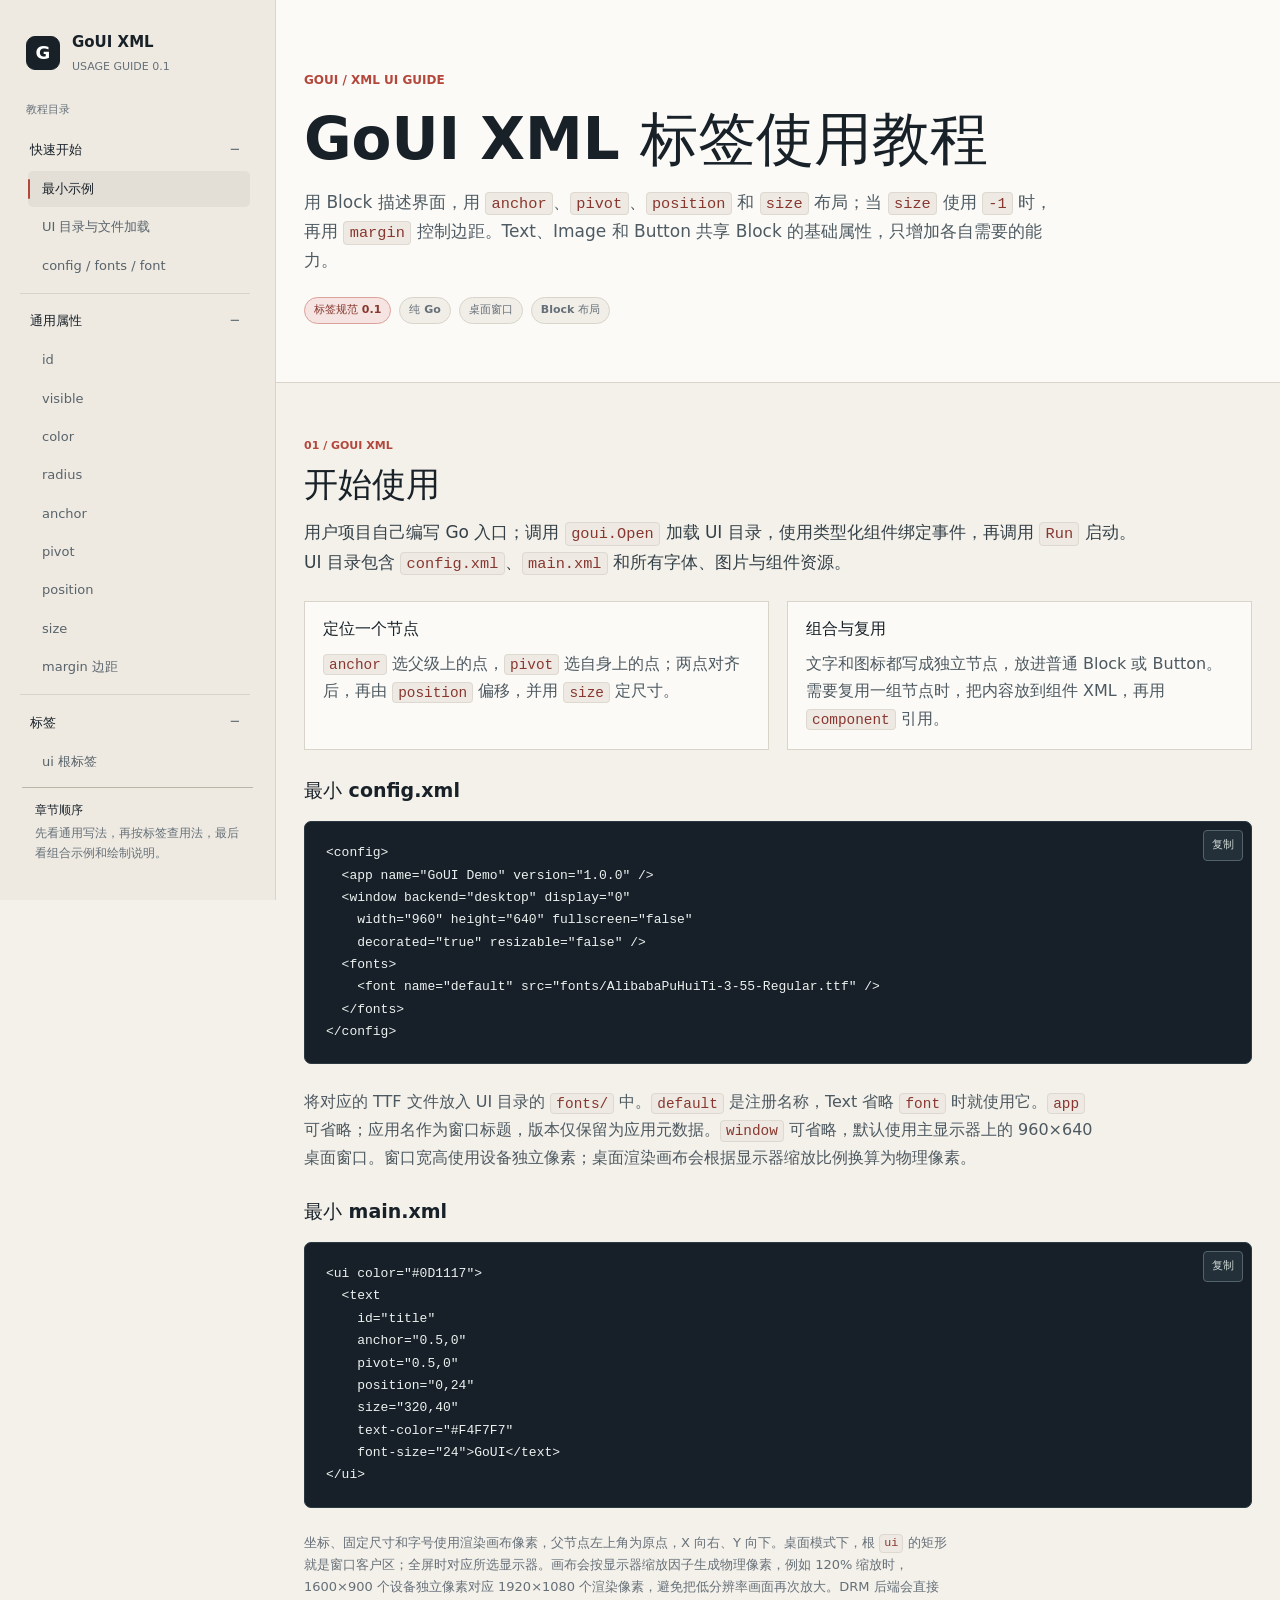
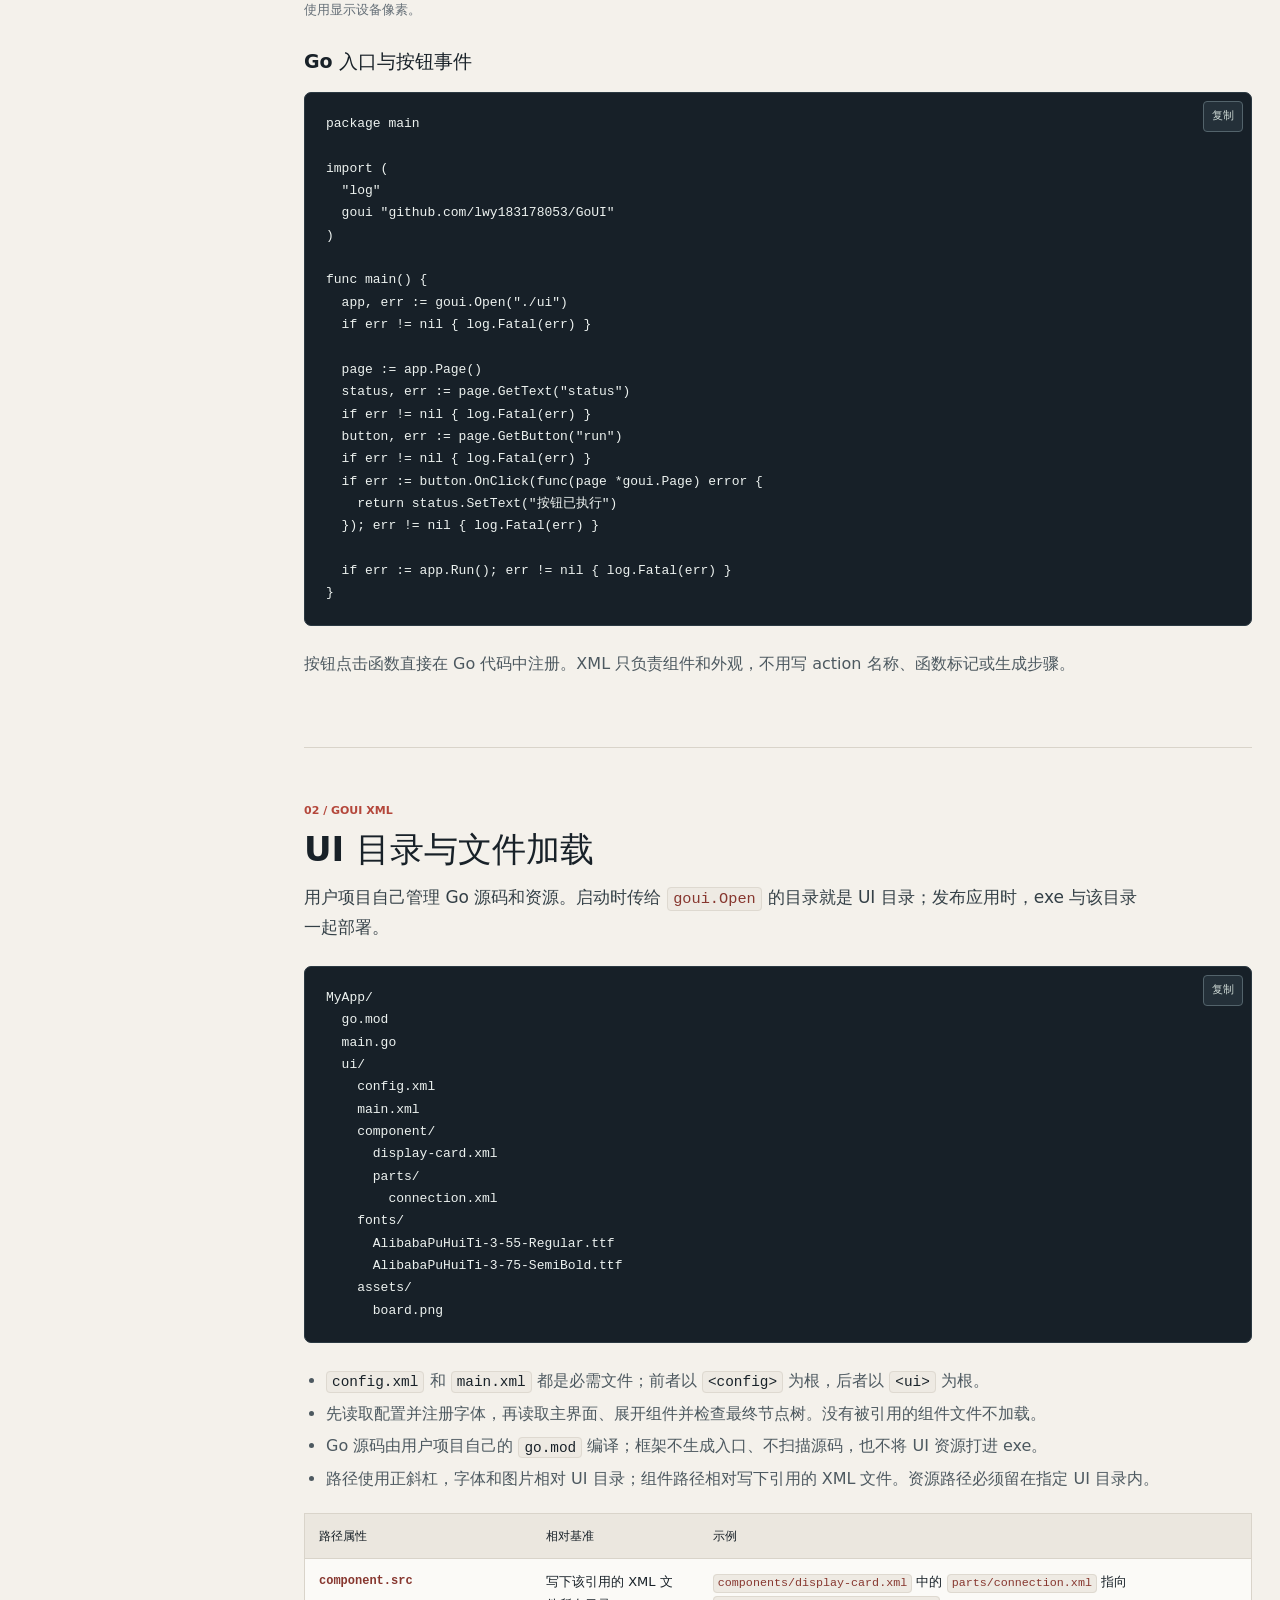
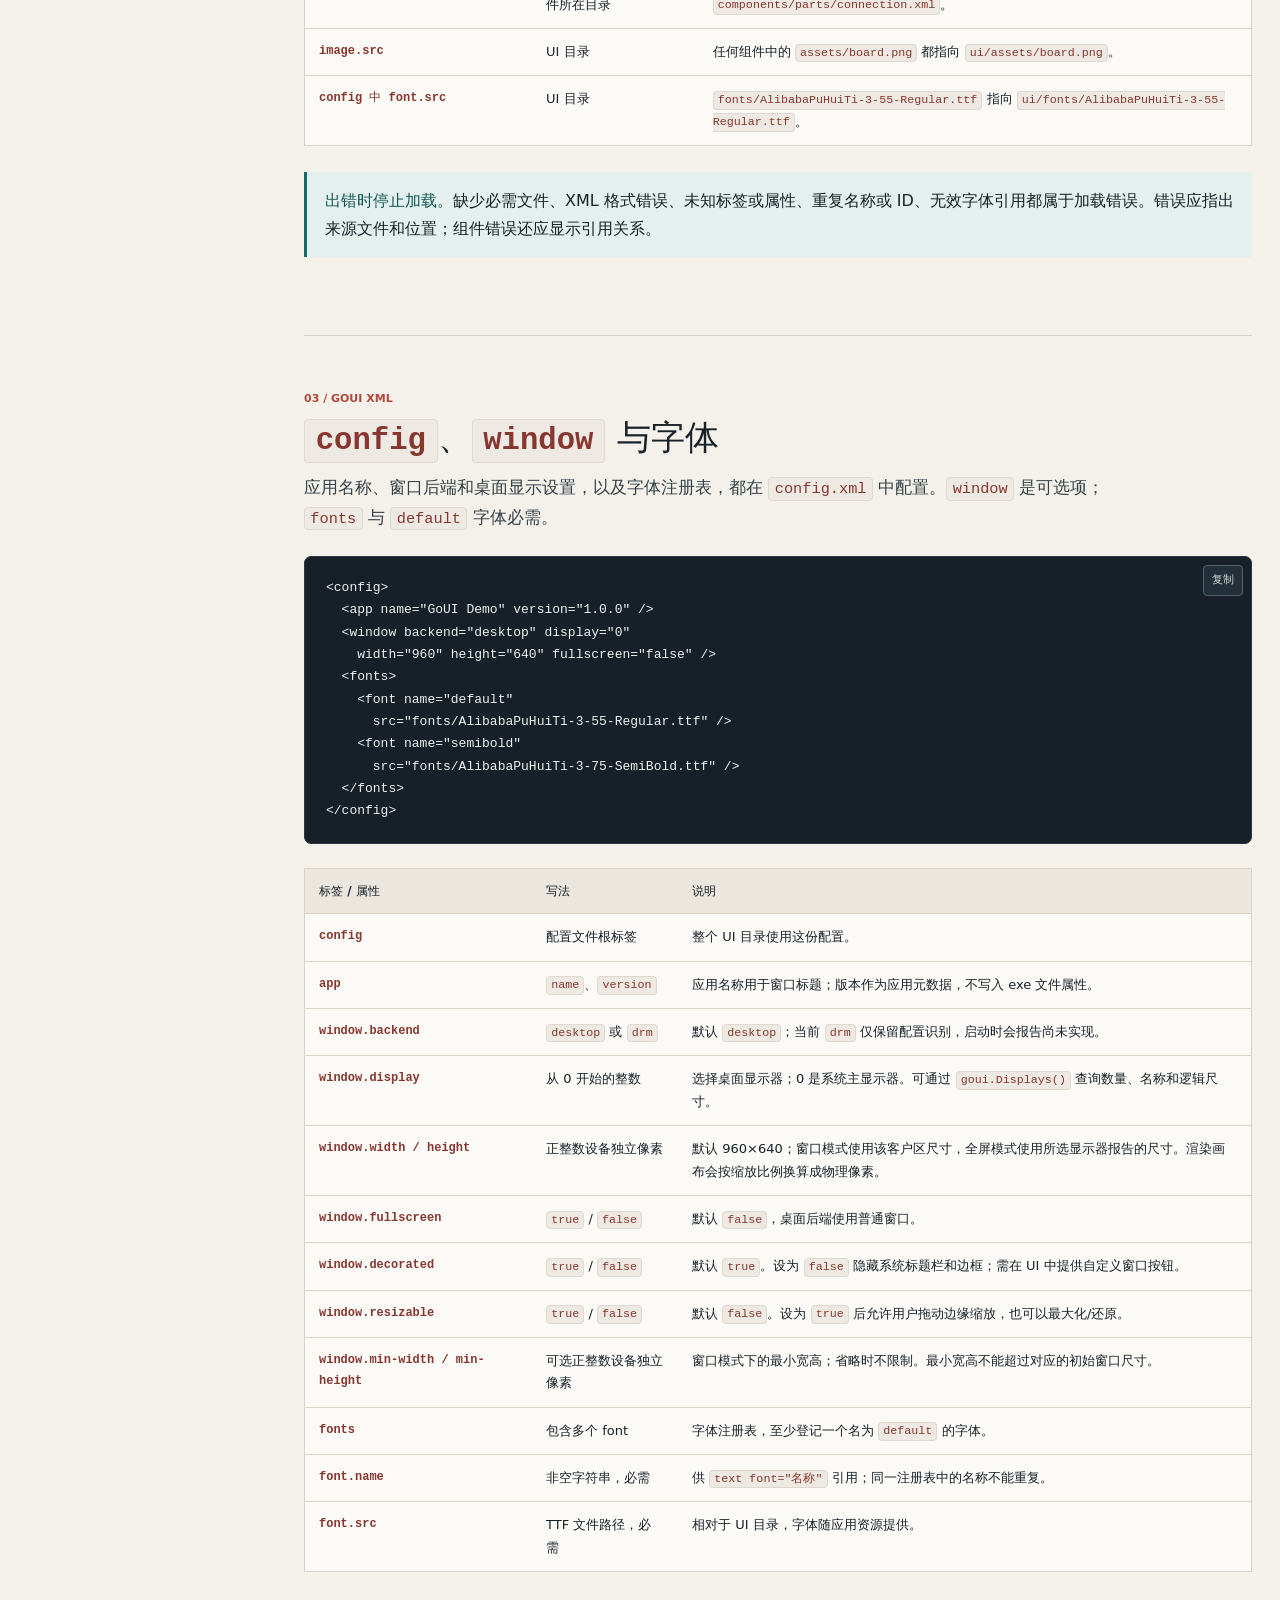
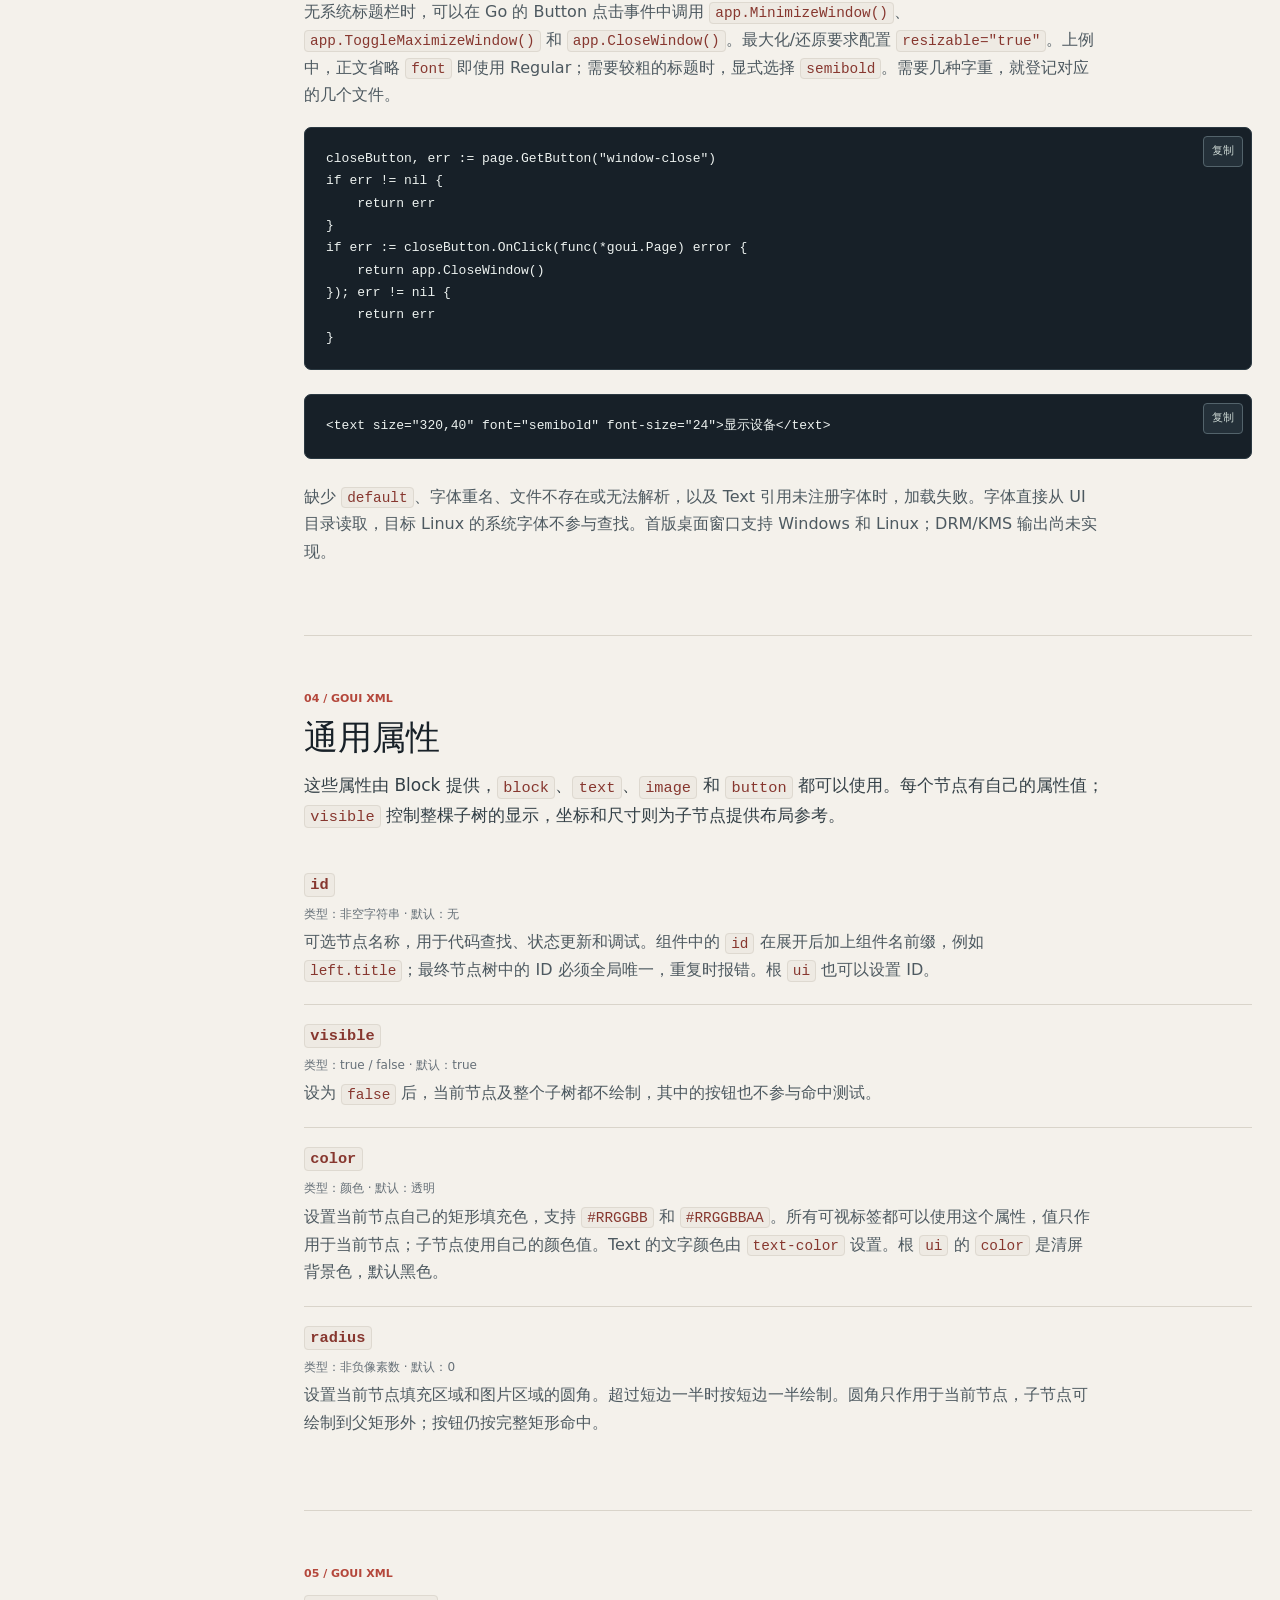
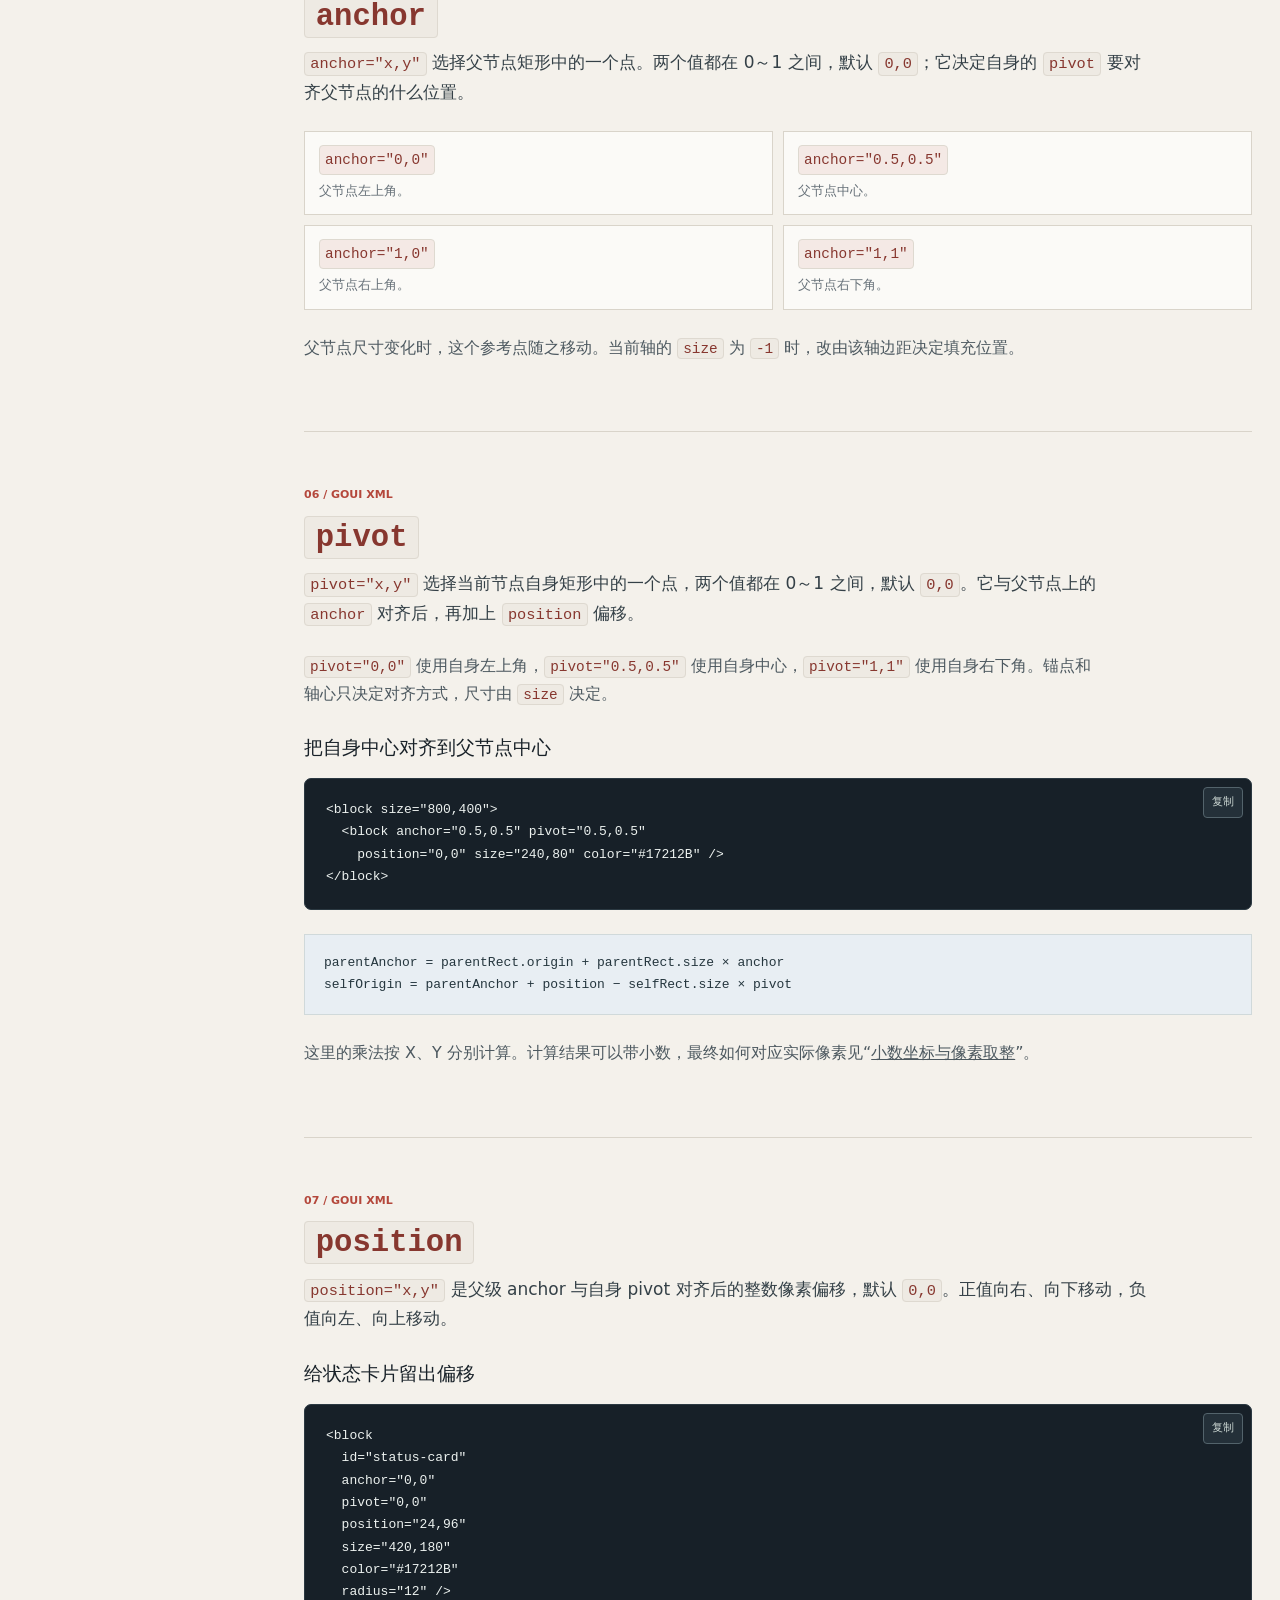
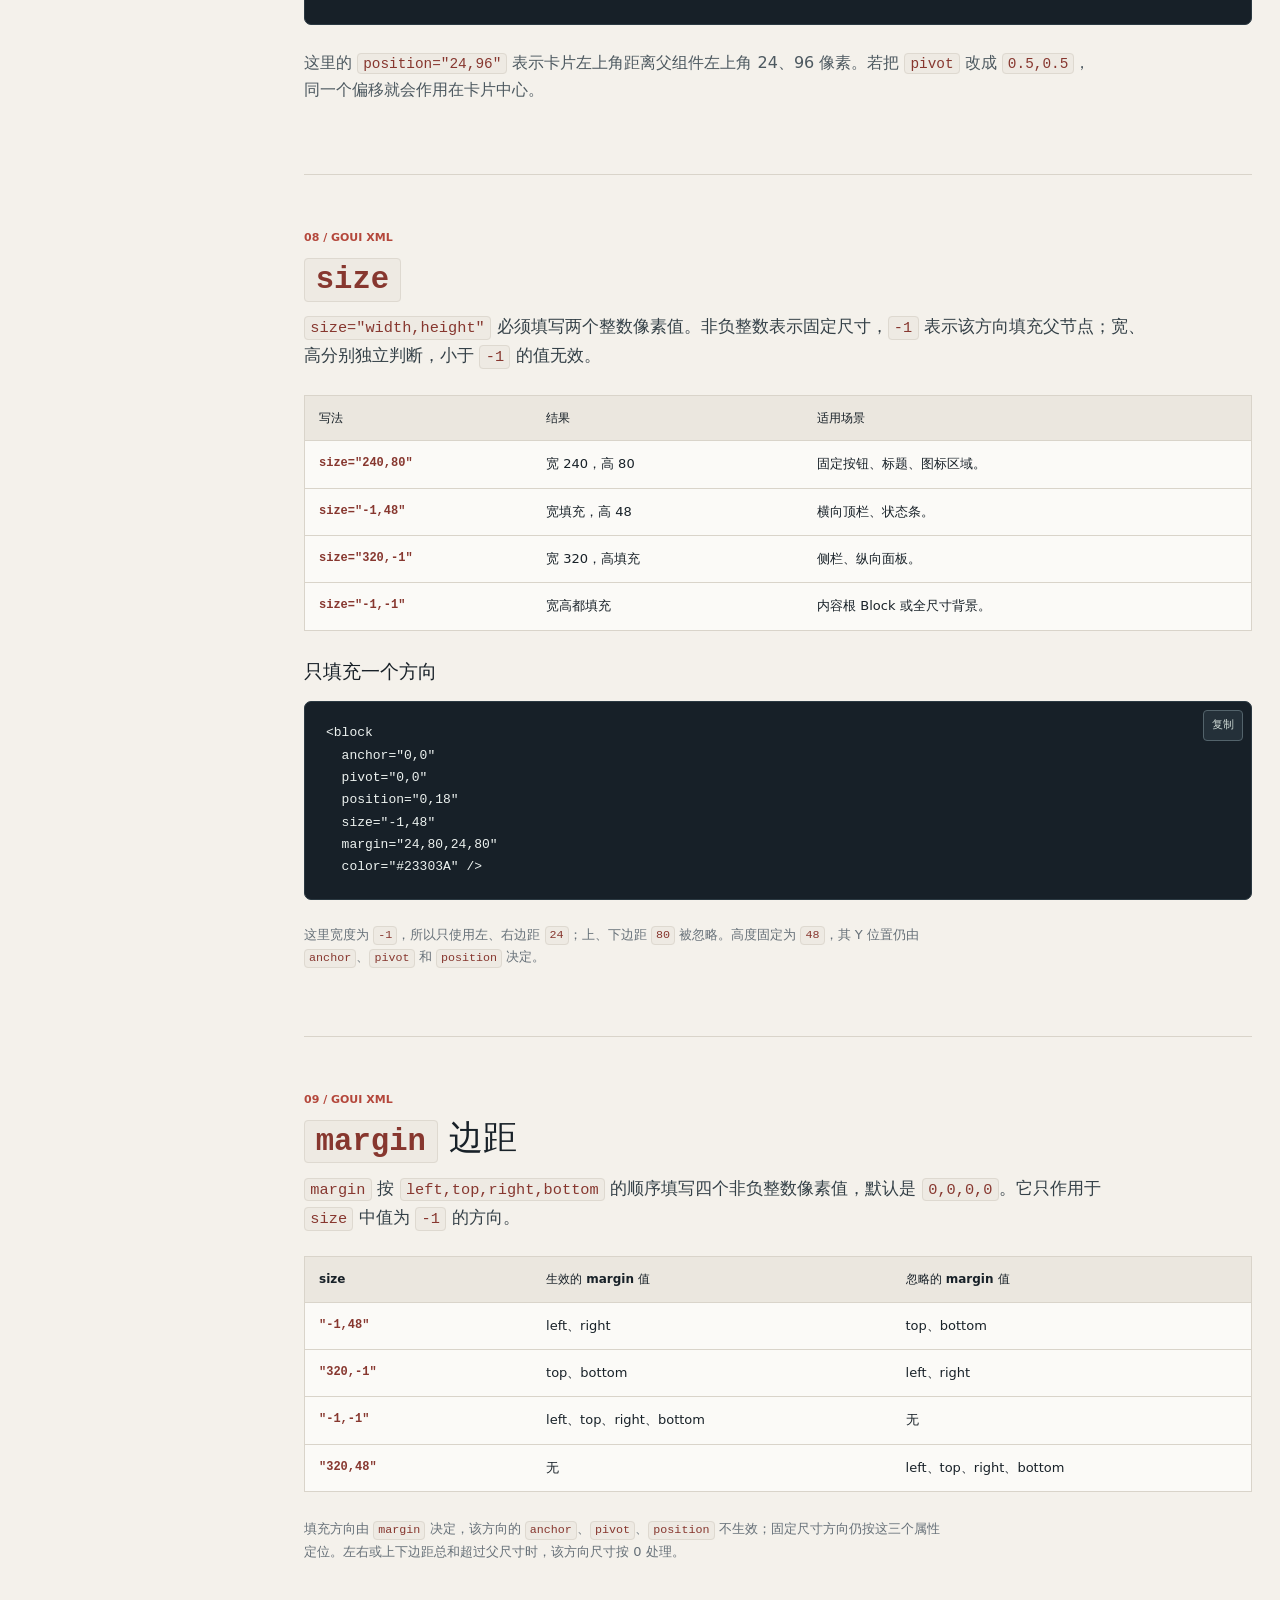
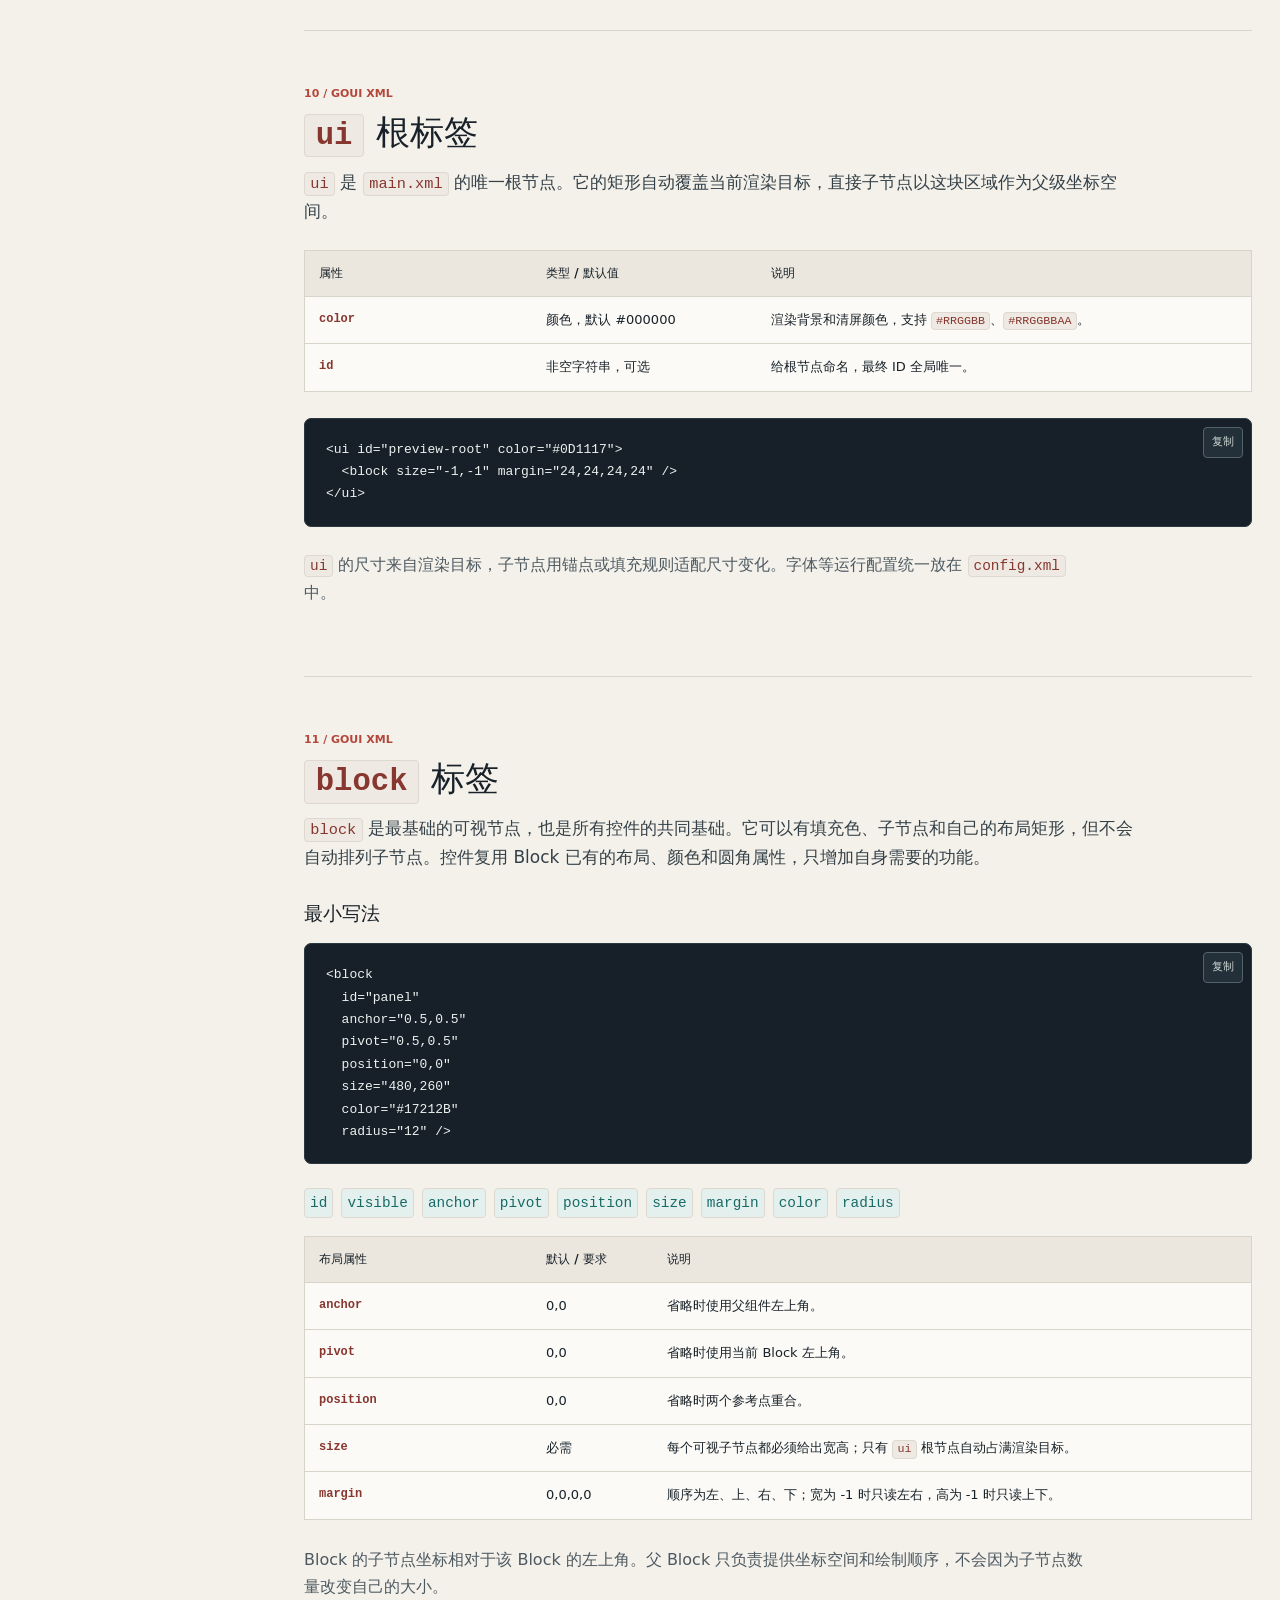
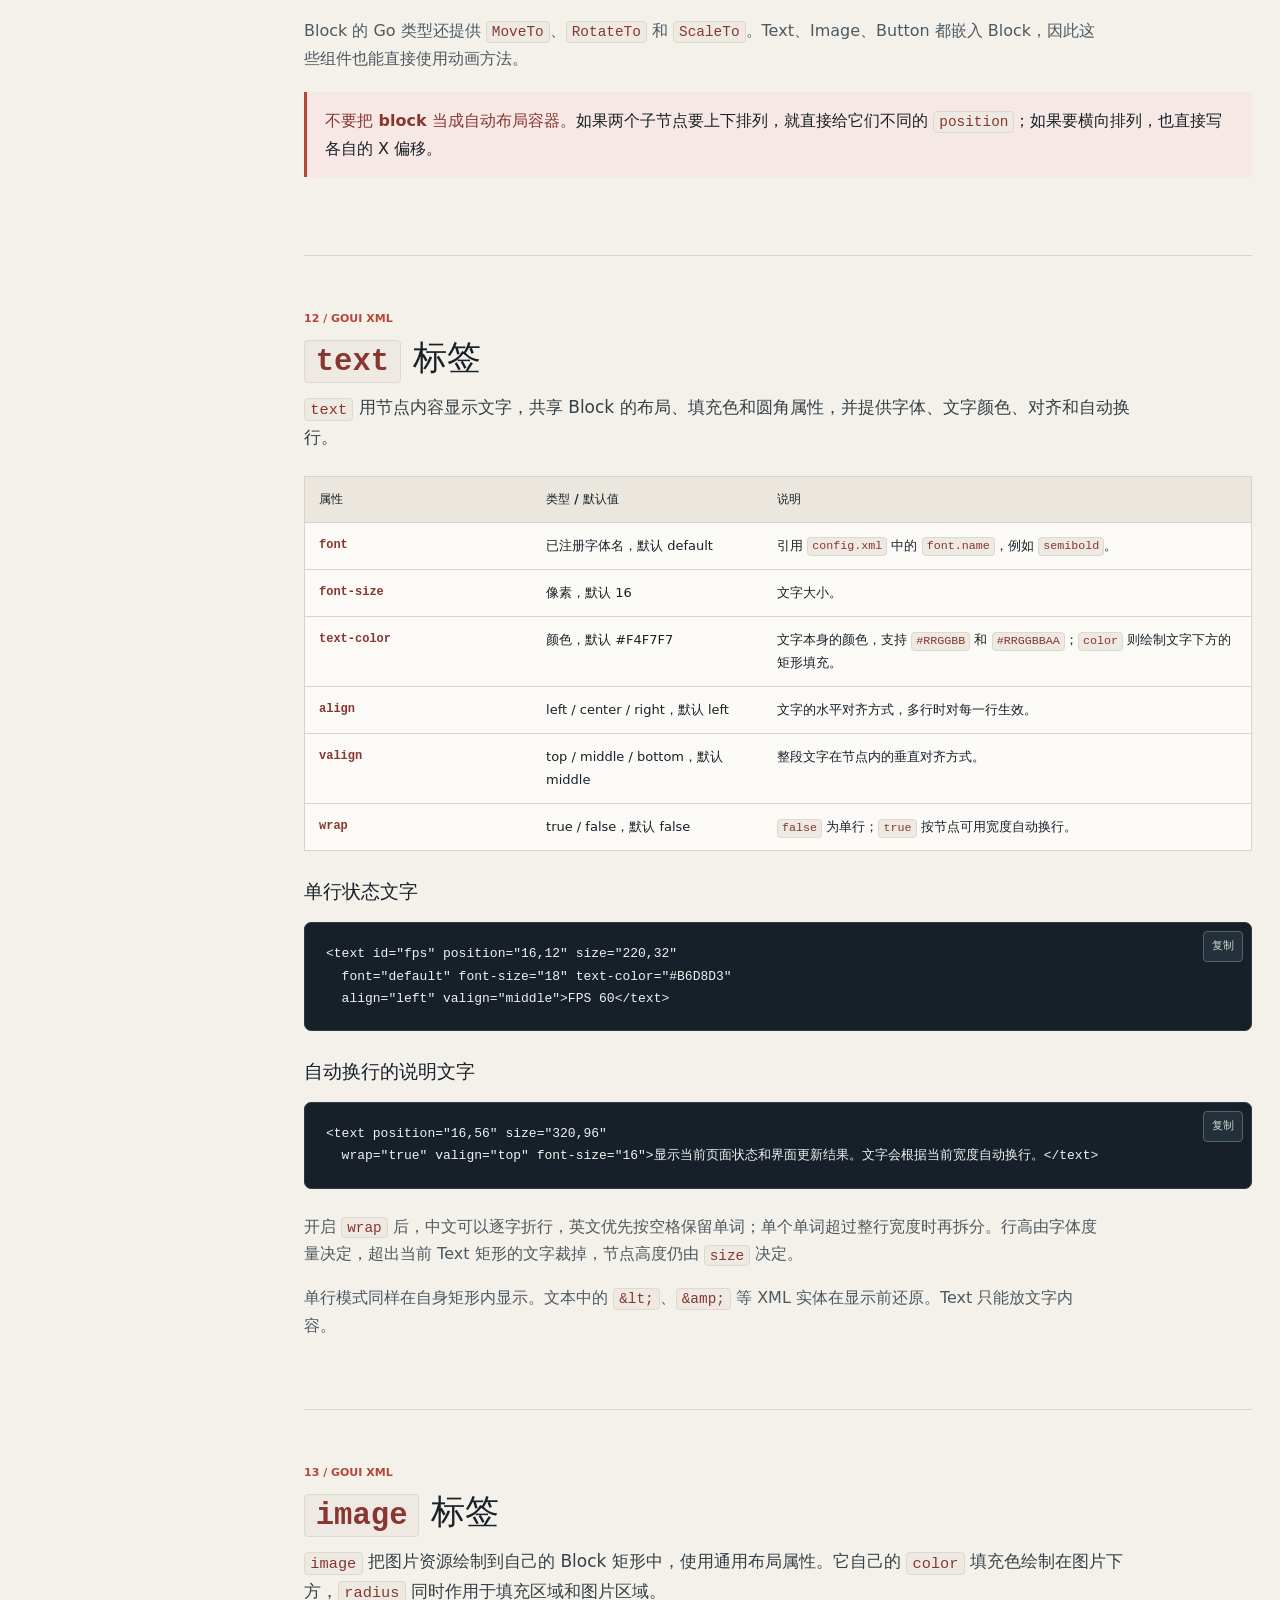
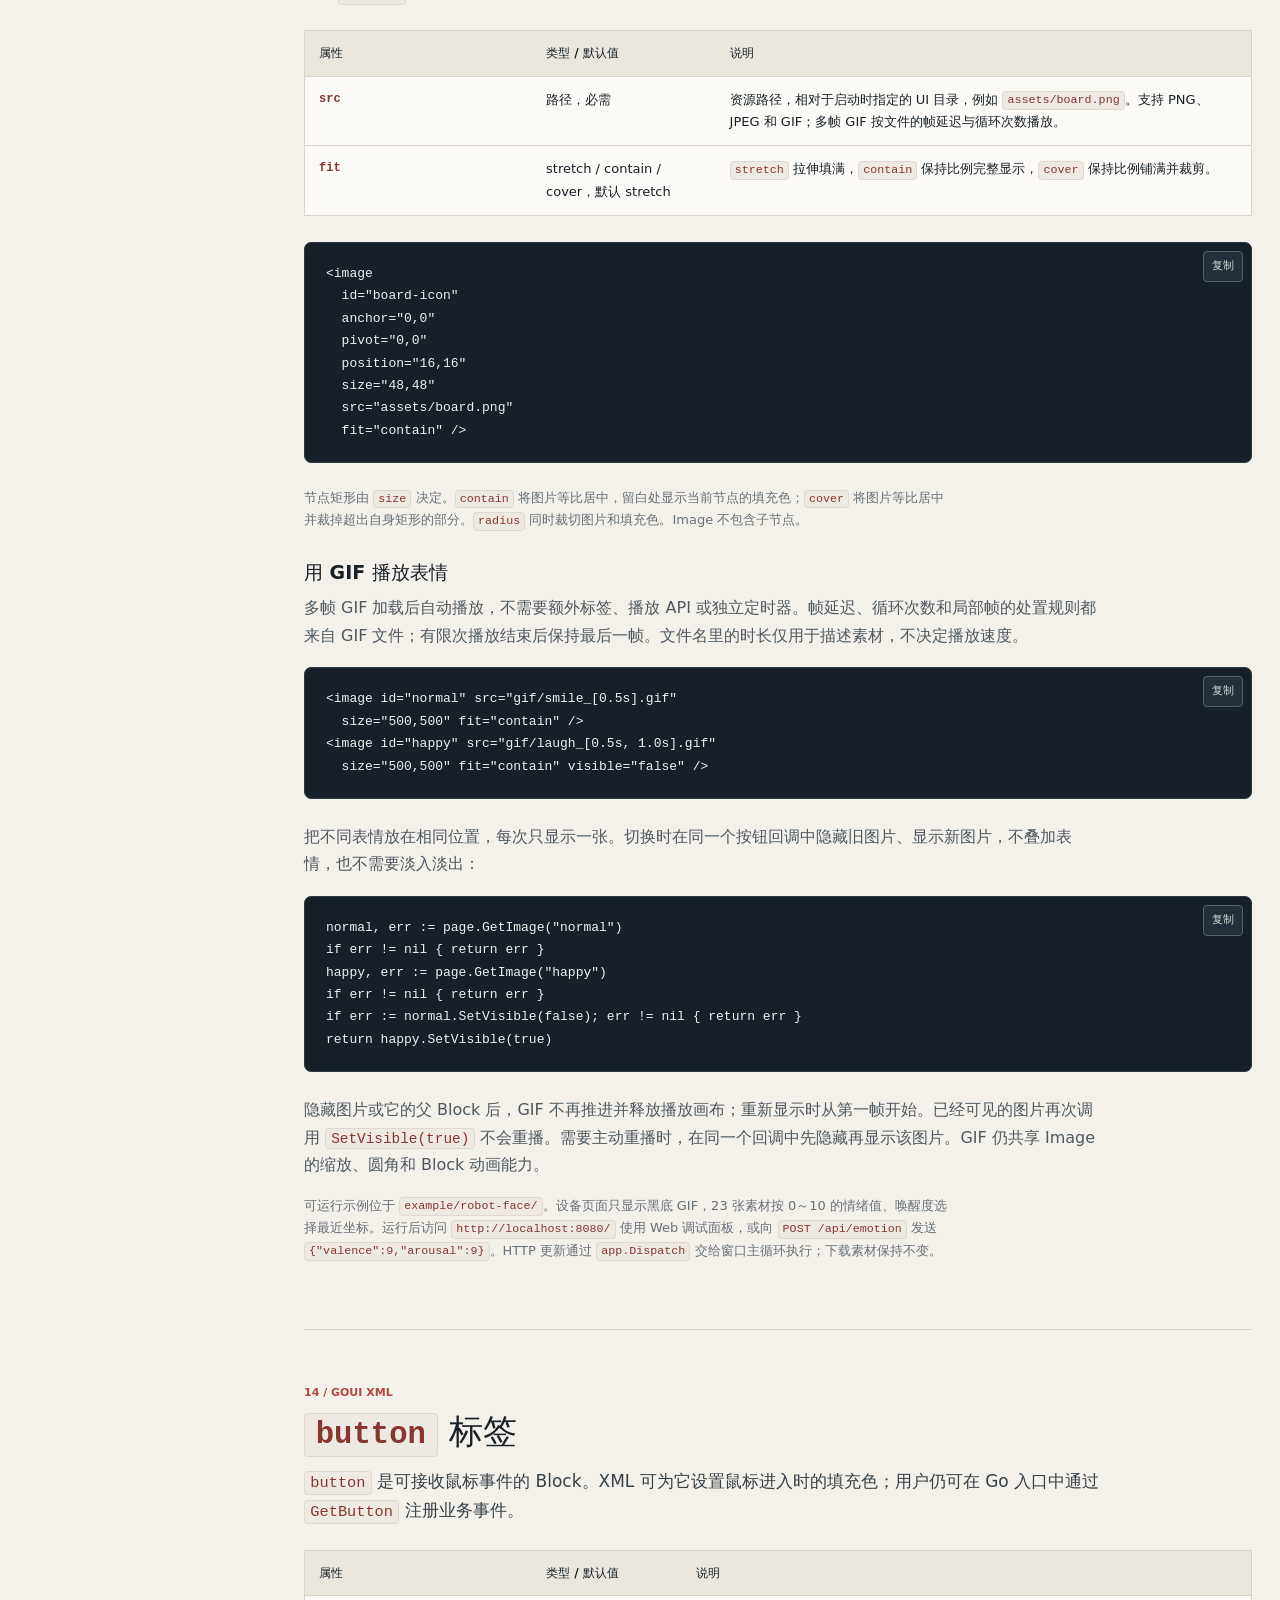
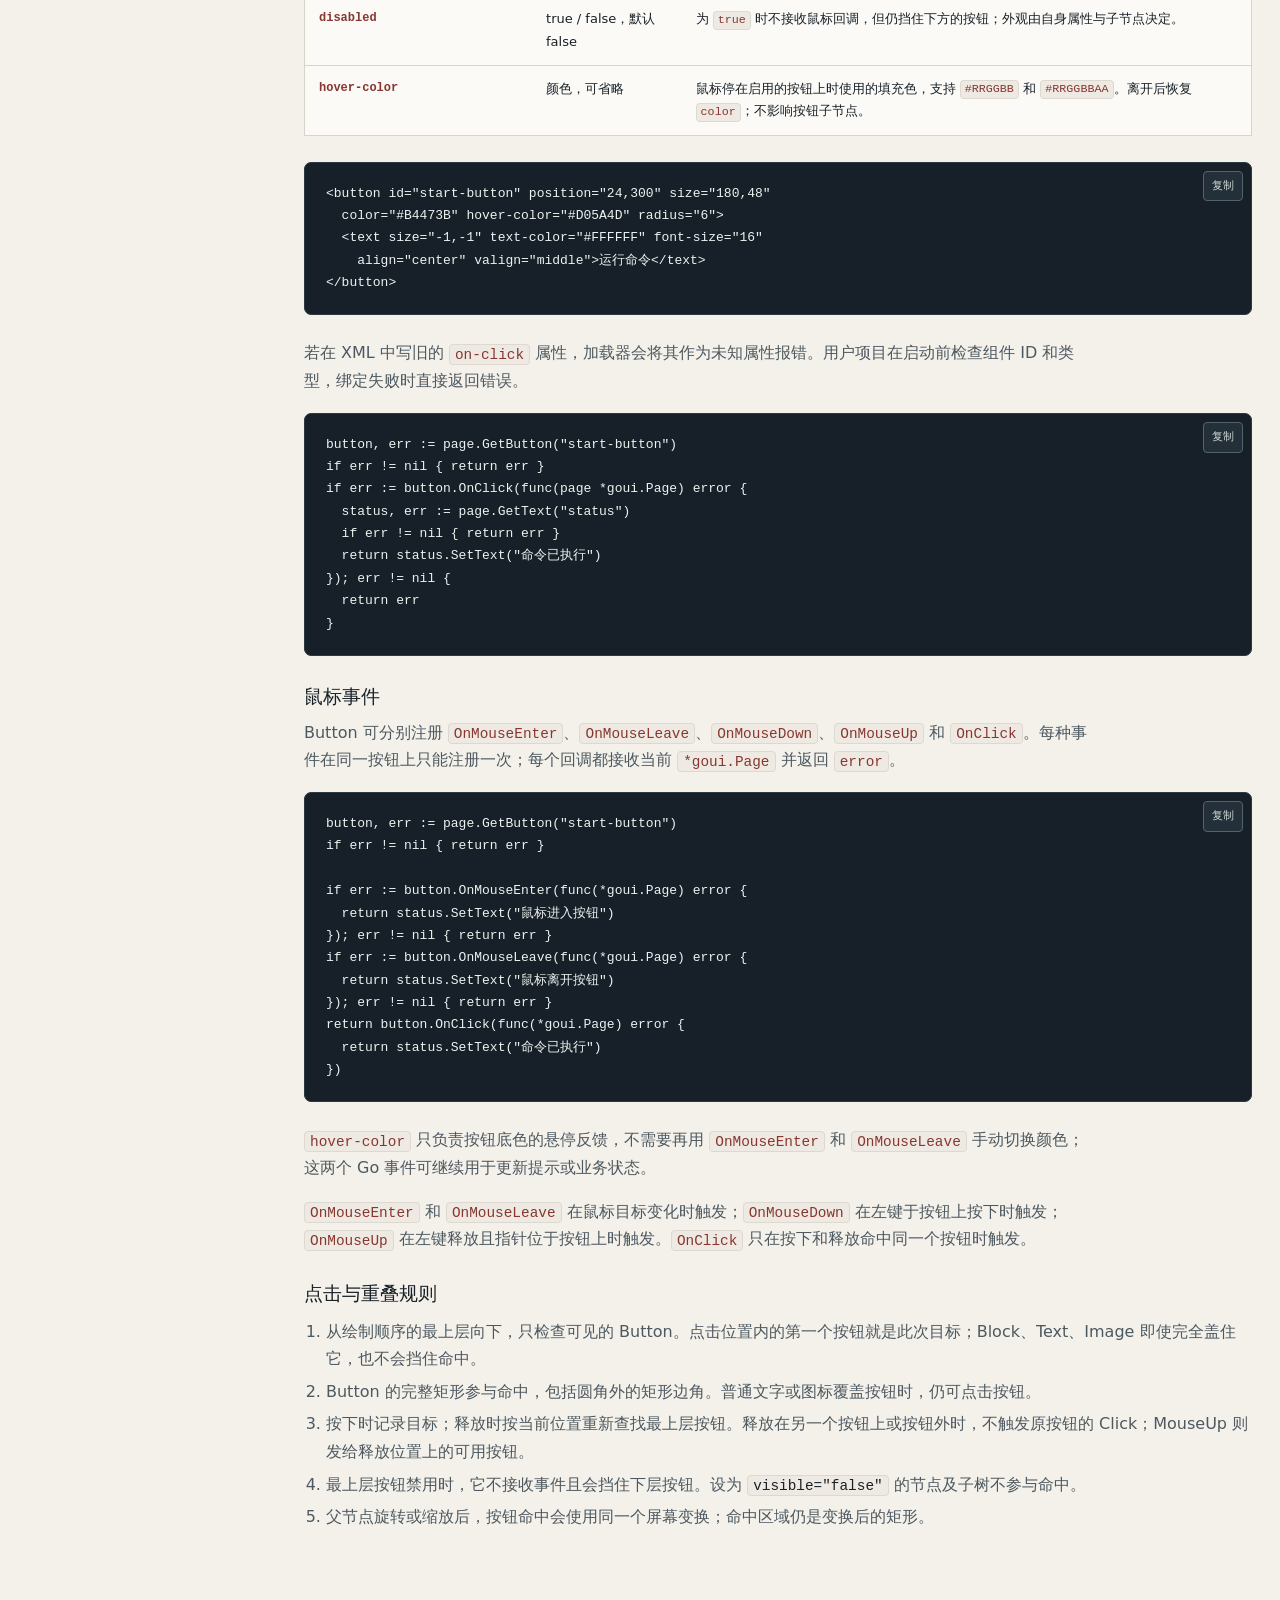
==== doc/index.html @ c80a8020 "增加机器人情绪向量接口和 Web 调试面板" ====
<!doctype html>
<html lang="zh-CN">
<head>
  <meta charset="utf-8">
  <meta name="viewport" content="width=device-width, initial-scale=1">
  <meta name="description" content="GoUI XML 使用教程：UI 目录、字体配置、Block 布局、按钮事件、Block 动画与 GIF 表情。">
  <title>GoUI XML 标签使用教程</title>
  <link rel="stylesheet" href="styles.css">
</head>
<body>
  <div class="mobile-bar">
    <strong>GoUI XML 教程</strong>
    <button class="menu-btn" id="menuButton" type="button" aria-controls="sidebar" aria-expanded="false">目录</button>
  </div>

  <aside class="sidebar" id="sidebar" aria-label="文档目录">
    <a class="brand" href="#start">
      <span class="brand-mark">G</span>
      <span><strong>GoUI XML</strong><small>Usage Guide 0.1</small></span>
    </a>
    <p class="side-label">教程目录</p>
    <nav class="side-nav">
      <details class="nav-group" open>
        <summary>快速开始</summary>
        <div class="nav-group-links">
          <a href="#intro">最小示例</a>
          <a href="#project-files">UI 目录与文件加载</a>
          <a href="#font-config">config / fonts / font</a>
        </div>
      </details>
      <details class="nav-group">
        <summary>通用属性</summary>
        <div class="nav-group-links">
          <a href="#attr-id">id</a>
          <a href="#attr-visible">visible</a>
          <a href="#attr-color">color</a>
          <a href="#attr-radius">radius</a>
          <a href="#anchor">anchor</a>
          <a href="#pivot">pivot</a>
          <a href="#position">position</a>
          <a href="#size">size</a>
          <a href="#margin">margin 边距</a>
        </div>
      </details>
      <details class="nav-group">
        <summary>标签</summary>
        <div class="nav-group-links">
          <a href="#ui">ui 根标签</a>
          <a href="#block">block 标签</a>
          <a href="#text">text 标签</a>
          <a href="#image">image 标签</a>
          <a href="#button">button 标签</a>
          <a href="#component">component 标签</a>
        </div>
      </details>
      <details class="nav-group">
        <summary>其它</summary>
        <div class="nav-group-links">
          <a href="#tree">子节点与层级</a>
          <a href="#animation">Block 动画方法</a>
          <a href="#pixels">小数坐标与像素取整</a>
          <a href="#dirty">Block 与脏区重绘</a>
          <a href="#font-files">字体文件怎么选</a>
          <a href="#complete">完整页面示例</a>
          <a href="#reference">标签速查</a>
        </div>
      </details>
    </nav>
    <div class="side-note"><strong>章节顺序</strong>先看通用写法，再按标签查用法，最后看组合示例和绘制说明。</div>
  </aside>

  <main class="main">
    <header class="hero" id="start">
      <div class="hero-inner">
        <div class="eyebrow">GoUI / XML UI Guide</div>
        <h1><span class="hero-title-line">GoUI XML</span> <span class="hero-title-line">标签使用教程</span></h1>
        <p class="hero-lede">用 Block 描述界面，用 <code>anchor</code>、<code>pivot</code>、<code>position</code> 和 <code>size</code> 布局；当 <code>size</code> 使用 <code>-1</code> 时，再用 <code>margin</code> 控制边距。Text、Image 和 Button 共享 Block 的基础属性，只增加各自需要的能力。</p>
        <div class="hero-meta"><span class="tag primary">标签规范 0.1</span><span class="tag">纯 Go</span><span class="tag">桌面窗口</span><span class="tag">Block 布局</span></div>
      </div>
    </header>

    <div class="content">
      <section class="doc-section" id="intro">
        <div class="section-kicker">01 / GoUI XML</div>
        <h2>开始使用</h2>
        <p class="lead">用户项目自己编写 Go 入口；调用 <code>goui.Open</code> 加载 UI 目录，使用类型化组件绑定事件，再调用 <code>Run</code> 启动。UI 目录包含 <code>config.xml</code>、<code>main.xml</code> 和所有字体、图片与组件资源。</p>
        <div class="two-col">
          <div class="mini-panel">
            <h3>定位一个节点</h3>
            <p><code>anchor</code> 选父级上的点，<code>pivot</code> 选自身上的点；两点对齐后，再由 <code>position</code> 偏移，并用 <code>size</code> 定尺寸。</p>
          </div>
          <div class="mini-panel">
            <h3>组合与复用</h3>
            <p>文字和图标都写成独立节点，放进普通 Block 或 Button。需要复用一组节点时，把内容放到组件 XML，再用 <code>component</code> 引用。</p>
          </div>
        </div>
        <h3>最小 config.xml</h3>
        <pre><code class="language-xml" data-example="quick-config">&lt;config&gt;
  &lt;app name="GoUI Demo" version="1.0.0" /&gt;
  &lt;window backend="desktop" display="0"
    width="960" height="640" fullscreen="false"
    decorated="true" resizable="false" /&gt;
  &lt;fonts&gt;
    &lt;font name="default" src="fonts/AlibabaPuHuiTi-3-55-Regular.ttf" /&gt;
  &lt;/fonts&gt;
&lt;/config&gt;</code></pre>
        <p>将对应的 TTF 文件放入 UI 目录的 <code>fonts/</code> 中。<code>default</code> 是注册名称，Text 省略 <code>font</code> 时就使用它。<code>app</code> 可省略；应用名作为窗口标题，版本仅保留为应用元数据。<code>window</code> 可省略，默认使用主显示器上的 960×640 桌面窗口。窗口宽高使用设备独立像素；桌面渲染画布会根据显示器缩放比例换算为物理像素。</p>
        <h3>最小 main.xml</h3>
        <pre><code class="language-xml" data-example="quick-main">&lt;ui color="#0D1117"&gt;
  &lt;text
    id="title"
    anchor="0.5,0"
    pivot="0.5,0"
    position="0,24"
    size="320,40"
    text-color="#F4F7F7"
    font-size="24"&gt;GoUI&lt;/text&gt;
&lt;/ui&gt;</code></pre>
        <p class="small">坐标、固定尺寸和字号使用渲染画布像素，父节点左上角为原点，X 向右、Y 向下。桌面模式下，根 <code>ui</code> 的矩形就是窗口客户区；全屏时对应所选显示器。画布会按显示器缩放因子生成物理像素，例如 120% 缩放时，1600×900 个设备独立像素对应 1920×1080 个渲染像素，避免把低分辨率画面再次放大。DRM 后端会直接使用显示设备像素。</p>
        <h3>Go 入口与按钮事件</h3>
        <pre><code class="language-go">package main

import (
  "log"
  goui "github.com/lwy183178053/GoUI"
)

func main() {
  app, err := goui.Open("./ui")
  if err != nil { log.Fatal(err) }

  page := app.Page()
  status, err := page.GetText("status")
  if err != nil { log.Fatal(err) }
  button, err := page.GetButton("run")
  if err != nil { log.Fatal(err) }
  if err := button.OnClick(func(page *goui.Page) error {
    return status.SetText("按钮已执行")
  }); err != nil { log.Fatal(err) }

  if err := app.Run(); err != nil { log.Fatal(err) }
}</code></pre>
        <p>按钮点击函数直接在 Go 代码中注册。XML 只负责组件和外观，不用写 action 名称、函数标记或生成步骤。</p>
      </section>

      <section class="doc-section" id="project-files">
        <div class="section-kicker">02 / GoUI XML</div>
        <h2>UI 目录与文件加载</h2>
        <p class="lead">用户项目自己管理 Go 源码和资源。启动时传给 <code>goui.Open</code> 的目录就是 UI 目录；发布应用时，exe 与该目录一起部署。</p>
        <pre><code class="language-text">MyApp/
  go.mod
  main.go
  ui/
    config.xml
    main.xml
    component/
      display-card.xml
      parts/
        connection.xml
    fonts/
      AlibabaPuHuiTi-3-55-Regular.ttf
      AlibabaPuHuiTi-3-75-SemiBold.ttf
    assets/
      board.png</code></pre>
        <ul class="rule-list">
          <li><code>config.xml</code> 和 <code>main.xml</code> 都是必需文件；前者以 <code>&lt;config&gt;</code> 为根，后者以 <code>&lt;ui&gt;</code> 为根。</li>
          <li>先读取配置并注册字体，再读取主界面、展开组件并检查最终节点树。没有被引用的组件文件不加载。</li>
          <li>Go 源码由用户项目自己的 <code>go.mod</code> 编译；框架不生成入口、不扫描源码，也不将 UI 资源打进 exe。</li>
          <li>路径使用正斜杠，字体和图片相对 UI 目录；组件路径相对写下引用的 XML 文件。资源路径必须留在指定 UI 目录内。</li>
        </ul>
        <div class="table-wrap">
          <table>
            <thead><tr><th>路径属性</th><th>相对基准</th><th>示例</th></tr></thead>
            <tbody>
              <tr><td>component.src</td><td>写下该引用的 XML 文件所在目录</td><td><code>components/display-card.xml</code> 中的 <code>parts/connection.xml</code> 指向 <code>components/parts/connection.xml</code>。</td></tr>
              <tr><td>image.src</td><td>UI 目录</td><td>任何组件中的 <code>assets/board.png</code> 都指向 <code>ui/assets/board.png</code>。</td></tr>
              <tr><td>config 中 font.src</td><td>UI 目录</td><td><code>fonts/AlibabaPuHuiTi-3-55-Regular.ttf</code> 指向 <code>ui/fonts/AlibabaPuHuiTi-3-55-Regular.ttf</code>。</td></tr>
            </tbody>
          </table>
        </div>
        <div class="callout"><strong>出错时停止加载。</strong>缺少必需文件、XML 格式错误、未知标签或属性、重复名称或 ID、无效字体引用都属于加载错误。错误应指出来源文件和位置；组件错误还应显示引用关系。</div>
      </section>

      <section class="doc-section" id="font-config">
        <div class="section-kicker">03 / GoUI XML</div>
        <h2><code>config</code>、<code>window</code> 与字体</h2>
        <p class="lead">应用名称、窗口后端和桌面显示设置，以及字体注册表，都在 <code>config.xml</code> 中配置。<code>window</code> 是可选项；<code>fonts</code> 与 <code>default</code> 字体必需。</p>
        <pre><code class="language-xml" data-example="font-config">&lt;config&gt;
  &lt;app name="GoUI Demo" version="1.0.0" /&gt;
  &lt;window backend="desktop" display="0"
    width="960" height="640" fullscreen="false" /&gt;
  &lt;fonts&gt;
    &lt;font name="default"
      src="fonts/AlibabaPuHuiTi-3-55-Regular.ttf" /&gt;
    &lt;font name="semibold"
      src="fonts/AlibabaPuHuiTi-3-75-SemiBold.ttf" /&gt;
  &lt;/fonts&gt;
&lt;/config&gt;</code></pre>
        <div class="table-wrap">
          <table>
            <thead><tr><th>标签 / 属性</th><th>写法</th><th>说明</th></tr></thead>
            <tbody>
              <tr><td>config</td><td>配置文件根标签</td><td>整个 UI 目录使用这份配置。</td></tr>
              <tr><td>app</td><td><code>name</code>、<code>version</code></td><td>应用名称用于窗口标题；版本作为应用元数据，不写入 exe 文件属性。</td></tr>
              <tr><td>window.backend</td><td><code>desktop</code> 或 <code>drm</code></td><td>默认 <code>desktop</code>；当前 <code>drm</code> 仅保留配置识别，启动时会报告尚未实现。</td></tr>
              <tr><td>window.display</td><td>从 0 开始的整数</td><td>选择桌面显示器；0 是系统主显示器。可通过 <code>goui.Displays()</code> 查询数量、名称和逻辑尺寸。</td></tr>
              <tr><td>window.width / height</td><td>正整数设备独立像素</td><td>默认 960×640；窗口模式使用该客户区尺寸，全屏模式使用所选显示器报告的尺寸。渲染画布会按缩放比例换算成物理像素。</td></tr>
              <tr><td>window.fullscreen</td><td><code>true</code> / <code>false</code></td><td>默认 <code>false</code>，桌面后端使用普通窗口。</td></tr>
              <tr><td>window.decorated</td><td><code>true</code> / <code>false</code></td><td>默认 <code>true</code>。设为 <code>false</code> 隐藏系统标题栏和边框；需在 UI 中提供自定义窗口按钮。</td></tr>
              <tr><td>window.resizable</td><td><code>true</code> / <code>false</code></td><td>默认 <code>false</code>。设为 <code>true</code> 后允许用户拖动边缘缩放，也可以最大化/还原。</td></tr>
              <tr><td>window.min-width / min-height</td><td>可选正整数设备独立像素</td><td>窗口模式下的最小宽高；省略时不限制。最小宽高不能超过对应的初始窗口尺寸。</td></tr>
              <tr><td>fonts</td><td>包含多个 font</td><td>字体注册表，至少登记一个名为 <code>default</code> 的字体。</td></tr>
              <tr><td>font.name</td><td>非空字符串，必需</td><td>供 <code>text font="名称"</code> 引用；同一注册表中的名称不能重复。</td></tr>
              <tr><td>font.src</td><td>TTF 文件路径，必需</td><td>相对于 UI 目录，字体随应用资源提供。</td></tr>
            </tbody>
          </table>
        </div>
        <p>无系统标题栏时，可以在 Go 的 Button 点击事件中调用 <code>app.MinimizeWindow()</code>、<code>app.ToggleMaximizeWindow()</code> 和 <code>app.CloseWindow()</code>。最大化/还原要求配置 <code>resizable="true"</code>。上例中，正文省略 <code>font</code> 即使用 Regular；需要较粗的标题时，显式选择 <code>semibold</code>。需要几种字重，就登记对应的几个文件。</p>
        <pre><code class="language-go">closeButton, err := page.GetButton("window-close")
if err != nil {
    return err
}
if err := closeButton.OnClick(func(*goui.Page) error {
    return app.CloseWindow()
}); err != nil {
    return err
}</code></pre>
        <pre><code class="language-xml" data-example="font-choice">&lt;text size="320,40" font="semibold" font-size="24"&gt;显示设备&lt;/text&gt;</code></pre>
        <p>缺少 <code>default</code>、字体重名、文件不存在或无法解析，以及 Text 引用未注册字体时，加载失败。字体直接从 UI 目录读取，目标 Linux 的系统字体不参与查找。首版桌面窗口支持 Windows 和 Linux；DRM/KMS 输出尚未实现。</p>
      </section>

      <section class="doc-section" id="common">
        <div class="section-kicker">04 / GoUI XML</div>
        <h2>通用属性</h2>
        <p class="lead">这些属性由 Block 提供，<code>block</code>、<code>text</code>、<code>image</code> 和 <code>button</code> 都可以使用。每个节点有自己的属性值；<code>visible</code> 控制整棵子树的显示，坐标和尺寸则为子节点提供布局参考。</p>
        <div class="attribute-item" id="attr-id">
          <h3><code>id</code></h3>
          <p><span class="attribute-meta">类型：非空字符串 · 默认：无</span>可选节点名称，用于代码查找、状态更新和调试。组件中的 <code>id</code> 在展开后加上组件名前缀，例如 <code>left.title</code>；最终节点树中的 ID 必须全局唯一，重复时报错。根 <code>ui</code> 也可以设置 ID。</p>
        </div>
        <div class="attribute-item" id="attr-visible">
          <h3><code>visible</code></h3>
          <p><span class="attribute-meta">类型：true / false · 默认：true</span>设为 <code>false</code> 后，当前节点及整个子树都不绘制，其中的按钮也不参与命中测试。</p>
        </div>
        <div class="attribute-item" id="attr-color">
          <h3><code>color</code></h3>
          <p><span class="attribute-meta">类型：颜色 · 默认：透明</span>设置当前节点自己的矩形填充色，支持 <code>#RRGGBB</code> 和 <code>#RRGGBBAA</code>。所有可视标签都可以使用这个属性，值只作用于当前节点；子节点使用自己的颜色值。Text 的文字颜色由 <code>text-color</code> 设置。根 <code>ui</code> 的 <code>color</code> 是清屏背景色，默认黑色。</p>
        </div>
        <div class="attribute-item" id="attr-radius">
          <h3><code>radius</code></h3>
          <p><span class="attribute-meta">类型：非负像素数 · 默认：0</span>设置当前节点填充区域和图片区域的圆角。超过短边一半时按短边一半绘制。圆角只作用于当前节点，子节点可绘制到父矩形外；按钮仍按完整矩形命中。</p>
        </div>
      </section>

      <section class="doc-section" id="anchor">
        <div class="section-kicker">05 / GoUI XML</div>
        <h2><code>anchor</code></h2>
        <p class="lead"><code>anchor="x,y"</code> 选择父节点矩形中的一个点。两个值都在 0～1 之间，默认 <code>0,0</code>；它决定自身的 <code>pivot</code> 要对齐父节点的什么位置。</p>
        <div class="inline-code-list">
          <div class="inline-code-item"><code>anchor="0,0"</code><span>父节点左上角。</span></div>
          <div class="inline-code-item"><code>anchor="0.5,0.5"</code><span>父节点中心。</span></div>
          <div class="inline-code-item"><code>anchor="1,0"</code><span>父节点右上角。</span></div>
          <div class="inline-code-item"><code>anchor="1,1"</code><span>父节点右下角。</span></div>
        </div>
        <p>父节点尺寸变化时，这个参考点随之移动。当前轴的 <code>size</code> 为 <code>-1</code> 时，改由该轴边距决定填充位置。</p>
      </section>

      <section class="doc-section" id="pivot">
        <div class="section-kicker">06 / GoUI XML</div>
        <h2><code>pivot</code></h2>
        <p class="lead"><code>pivot="x,y"</code> 选择当前节点自身矩形中的一个点，两个值都在 0～1 之间，默认 <code>0,0</code>。它与父节点上的 <code>anchor</code> 对齐后，再加上 <code>position</code> 偏移。</p>
        <p><code>pivot="0,0"</code> 使用自身左上角，<code>pivot="0.5,0.5"</code> 使用自身中心，<code>pivot="1,1"</code> 使用自身右下角。锚点和轴心只决定对齐方式，尺寸由 <code>size</code> 决定。</p>
        <h3>把自身中心对齐到父节点中心</h3>
        <pre><code class="language-xml" data-example="centered-block">&lt;block size="800,400"&gt;
  &lt;block anchor="0.5,0.5" pivot="0.5,0.5"
    position="0,0" size="240,80" color="#17212B" /&gt;
&lt;/block&gt;</code></pre>
        <div class="formula">parentAnchor = parentRect.origin + parentRect.size × anchor
selfOrigin = parentAnchor + position − selfRect.size × pivot</div>
        <p>这里的乘法按 X、Y 分别计算。计算结果可以带小数，最终如何对应实际像素见“<a href="#pixels">小数坐标与像素取整</a>”。</p>
      </section>

      <section class="doc-section" id="position">
        <div class="section-kicker">07 / GoUI XML</div>
        <h2><code>position</code></h2>
        <p class="lead"><code>position="x,y"</code> 是父级 anchor 与自身 pivot 对齐后的整数像素偏移，默认 <code>0,0</code>。正值向右、向下移动，负值向左、向上移动。</p>
        <h3>给状态卡片留出偏移</h3>
        <pre><code class="language-xml">&lt;block
  id="status-card"
  anchor="0,0"
  pivot="0,0"
  position="24,96"
  size="420,180"
  color="#17212B"
  radius="12" /&gt;</code></pre>
        <p>这里的 <code>position="24,96"</code> 表示卡片左上角距离父组件左上角 24、96 像素。若把 <code>pivot</code> 改成 <code>0.5,0.5</code>，同一个偏移就会作用在卡片中心。</p>
      </section>

      <section class="doc-section" id="size">
        <div class="section-kicker">08 / GoUI XML</div>
        <h2><code>size</code></h2>
        <p class="lead"><code>size="width,height"</code> 必须填写两个整数像素值。非负整数表示固定尺寸，<code>-1</code> 表示该方向填充父节点；宽、高分别独立判断，小于 <code>-1</code> 的值无效。</p>
        <div class="table-wrap">
          <table>
            <thead><tr><th>写法</th><th>结果</th><th>适用场景</th></tr></thead>
            <tbody>
              <tr><td>size="240,80"</td><td>宽 240，高 80</td><td>固定按钮、标题、图标区域。</td></tr>
              <tr><td>size="-1,48"</td><td>宽填充，高 48</td><td>横向顶栏、状态条。</td></tr>
              <tr><td>size="320,-1"</td><td>宽 320，高填充</td><td>侧栏、纵向面板。</td></tr>
              <tr><td>size="-1,-1"</td><td>宽高都填充</td><td>内容根 Block 或全尺寸背景。</td></tr>
            </tbody>
          </table>
        </div>
        <h3>只填充一个方向</h3>
        <pre><code class="language-xml">&lt;block
  anchor="0,0"
  pivot="0,0"
  position="0,18"
  size="-1,48"
  margin="24,80,24,80"
  color="#23303A" /&gt;</code></pre>
        <p class="small">这里宽度为 <code>-1</code>，所以只使用左、右边距 <code>24</code>；上、下边距 <code>80</code> 被忽略。高度固定为 <code>48</code>，其 Y 位置仍由 <code>anchor</code>、<code>pivot</code> 和 <code>position</code> 决定。</p>
      </section>

      <section class="doc-section" id="margin">
        <div class="section-kicker">09 / GoUI XML</div>
        <h2><code>margin</code> 边距</h2>
        <p class="lead"><code>margin</code> 按 <code>left,top,right,bottom</code> 的顺序填写四个非负整数像素值，默认是 <code>0,0,0,0</code>。它只作用于 <code>size</code> 中值为 <code>-1</code> 的方向。</p>
        <div class="table-wrap">
          <table>
            <thead><tr><th>size</th><th>生效的 margin 值</th><th>忽略的 margin 值</th></tr></thead>
            <tbody>
              <tr><td>"-1,48"</td><td>left、right</td><td>top、bottom</td></tr>
              <tr><td>"320,-1"</td><td>top、bottom</td><td>left、right</td></tr>
              <tr><td>"-1,-1"</td><td>left、top、right、bottom</td><td>无</td></tr>
              <tr><td>"320,48"</td><td>无</td><td>left、top、right、bottom</td></tr>
            </tbody>
          </table>
        </div>
        <p class="small">填充方向由 <code>margin</code> 决定，该方向的 <code>anchor</code>、<code>pivot</code>、<code>position</code> 不生效；固定尺寸方向仍按这三个属性定位。左右或上下边距总和超过父尺寸时，该方向尺寸按 0 处理。</p>
      </section>

      <section class="doc-section" id="ui">
        <div class="section-kicker">10 / GoUI XML</div>
        <h2><code>ui</code> 根标签</h2>
        <p class="lead"><code>ui</code> 是 <code>main.xml</code> 的唯一根节点。它的矩形自动覆盖当前渲染目标，直接子节点以这块区域作为父级坐标空间。</p>
        <div class="table-wrap">
          <table>
            <thead><tr><th>属性</th><th>类型 / 默认值</th><th>说明</th></tr></thead>
            <tbody>
              <tr><td>color</td><td>颜色，默认 #000000</td><td>渲染背景和清屏颜色，支持 <code>#RRGGBB</code>、<code>#RRGGBBAA</code>。</td></tr>
              <tr><td>id</td><td>非空字符串，可选</td><td>给根节点命名，最终 ID 全局唯一。</td></tr>
            </tbody>
          </table>
        </div>
        <pre><code class="language-xml" data-example="ui-root">&lt;ui id="preview-root" color="#0D1117"&gt;
  &lt;block size="-1,-1" margin="24,24,24,24" /&gt;
&lt;/ui&gt;</code></pre>
        <p><code>ui</code> 的尺寸来自渲染目标，子节点用锚点或填充规则适配尺寸变化。字体等运行配置统一放在 <code>config.xml</code> 中。</p>
      </section>

      <section class="doc-section" id="block">
        <div class="section-kicker">11 / GoUI XML</div>
        <h2><code>block</code> 标签</h2>
        <p class="lead"><code>block</code> 是最基础的可视节点，也是所有控件的共同基础。它可以有填充色、子节点和自己的布局矩形，但不会自动排列子节点。控件复用 Block 已有的布局、颜色和圆角属性，只增加自身需要的功能。</p>
        <h3>最小写法</h3>
        <pre><code class="language-xml">&lt;block
  id="panel"
  anchor="0.5,0.5"
  pivot="0.5,0.5"
  position="0,0"
  size="480,260"
  color="#17212B"
  radius="12" /&gt;</code></pre>
        <div class="label-row"><code>id</code><code>visible</code><code>anchor</code><code>pivot</code><code>position</code><code>size</code><code>margin</code><code>color</code><code>radius</code></div>
        <div class="table-wrap">
          <table>
            <thead><tr><th>布局属性</th><th>默认 / 要求</th><th>说明</th></tr></thead>
            <tbody>
              <tr><td>anchor</td><td>0,0</td><td>省略时使用父组件左上角。</td></tr>
              <tr><td>pivot</td><td>0,0</td><td>省略时使用当前 Block 左上角。</td></tr>
              <tr><td>position</td><td>0,0</td><td>省略时两个参考点重合。</td></tr>
              <tr><td>size</td><td>必需</td><td>每个可视子节点都必须给出宽高；只有 <code>ui</code> 根节点自动占满渲染目标。</td></tr>
              <tr><td>margin</td><td>0,0,0,0</td><td>顺序为左、上、右、下；宽为 -1 时只读左右，高为 -1 时只读上下。</td></tr>
            </tbody>
          </table>
        </div>
        <p>Block 的子节点坐标相对于该 Block 的左上角。父 Block 只负责提供坐标空间和绘制顺序，不会因为子节点数量改变自己的大小。</p>
        <p>Block 的 Go 类型还提供 <code>MoveTo</code>、<code>RotateTo</code> 和 <code>ScaleTo</code>。Text、Image、Button 都嵌入 Block，因此这些组件也能直接使用动画方法。</p>
        <div class="callout warn"><strong>不要把 block 当成自动布局容器。</strong>如果两个子节点要上下排列，就直接给它们不同的 <code>position</code>；如果要横向排列，也直接写各自的 X 偏移。</div>
      </section>

      <section class="doc-section" id="text">
        <div class="section-kicker">12 / GoUI XML</div>
        <h2><code>text</code> 标签</h2>
        <p class="lead"><code>text</code> 用节点内容显示文字，共享 Block 的布局、填充色和圆角属性，并提供字体、文字颜色、对齐和自动换行。</p>
        <div class="table-wrap">
          <table>
            <thead><tr><th>属性</th><th>类型 / 默认值</th><th>说明</th></tr></thead>
            <tbody>
              <tr><td>font</td><td>已注册字体名，默认 default</td><td>引用 <code>config.xml</code> 中的 <code>font.name</code>，例如 <code>semibold</code>。</td></tr>
              <tr><td>font-size</td><td>像素，默认 16</td><td>文字大小。</td></tr>
              <tr><td>text-color</td><td>颜色，默认 #F4F7F7</td><td>文字本身的颜色，支持 <code>#RRGGBB</code> 和 <code>#RRGGBBAA</code>；<code>color</code> 则绘制文字下方的矩形填充。</td></tr>
              <tr><td>align</td><td>left / center / right，默认 left</td><td>文字的水平对齐方式，多行时对每一行生效。</td></tr>
              <tr><td>valign</td><td>top / middle / bottom，默认 middle</td><td>整段文字在节点内的垂直对齐方式。</td></tr>
              <tr><td>wrap</td><td>true / false，默认 false</td><td><code>false</code> 为单行；<code>true</code> 按节点可用宽度自动换行。</td></tr>
            </tbody>
          </table>
        </div>
        <h3>单行状态文字</h3>
        <pre><code class="language-xml" data-example="text-single-line">&lt;text id="fps" position="16,12" size="220,32"
  font="default" font-size="18" text-color="#B6D8D3"
  align="left" valign="middle"&gt;FPS 60&lt;/text&gt;</code></pre>
        <h3>自动换行的说明文字</h3>
        <pre><code class="language-xml" data-example="text-wrapping">&lt;text position="16,56" size="320,96"
  wrap="true" valign="top" font-size="16"&gt;显示当前页面状态和界面更新结果。文字会根据当前宽度自动换行。&lt;/text&gt;</code></pre>
        <p>开启 <code>wrap</code> 后，中文可以逐字折行，英文优先按空格保留单词；单个单词超过整行宽度时再拆分。行高由字体度量决定，超出当前 Text 矩形的文字裁掉，节点高度仍由 <code>size</code> 决定。</p>
        <p>单行模式同样在自身矩形内显示。文本中的 <code>&amp;lt;</code>、<code>&amp;amp;</code> 等 XML 实体在显示前还原。Text 只能放文字内容。</p>
      </section>

      <section class="doc-section" id="image">
        <div class="section-kicker">13 / GoUI XML</div>
        <h2><code>image</code> 标签</h2>
        <p class="lead"><code>image</code> 把图片资源绘制到自己的 Block 矩形中，使用通用布局属性。它自己的 <code>color</code> 填充色绘制在图片下方，<code>radius</code> 同时作用于填充区域和图片区域。</p>
        <div class="table-wrap">
          <table>
            <thead><tr><th>属性</th><th>类型 / 默认值</th><th>说明</th></tr></thead>
            <tbody>
              <tr><td>src</td><td>路径，必需</td><td>资源路径，相对于启动时指定的 UI 目录，例如 <code>assets/board.png</code>。支持 PNG、JPEG 和 GIF；多帧 GIF 按文件的帧延迟与循环次数播放。</td></tr>
              <tr><td>fit</td><td>stretch / contain / cover，默认 stretch</td><td><code>stretch</code> 拉伸填满，<code>contain</code> 保持比例完整显示，<code>cover</code> 保持比例铺满并裁剪。</td></tr>
            </tbody>
          </table>
        </div>
        <pre><code class="language-xml">&lt;image
  id="board-icon"
  anchor="0,0"
  pivot="0,0"
  position="16,16"
  size="48,48"
  src="assets/board.png"
  fit="contain" /&gt;</code></pre>
        <p class="small">节点矩形由 <code>size</code> 决定。<code>contain</code> 将图片等比居中，留白处显示当前节点的填充色；<code>cover</code> 将图片等比居中并裁掉超出自身矩形的部分。<code>radius</code> 同时裁切图片和填充色。Image 不包含子节点。</p>
        <h3>用 GIF 播放表情</h3>
        <p>多帧 GIF 加载后自动播放，不需要额外标签、播放 API 或独立定时器。帧延迟、循环次数和局部帧的处置规则都来自 GIF 文件；有限次播放结束后保持最后一帧。文件名里的时长仅用于描述素材，不决定播放速度。</p>
        <pre><code class="language-xml">&lt;image id="normal" src="gif/smile_[0.5s].gif"
  size="500,500" fit="contain" /&gt;
&lt;image id="happy" src="gif/laugh_[0.5s, 1.0s].gif"
  size="500,500" fit="contain" visible="false" /&gt;</code></pre>
        <p>把不同表情放在相同位置，每次只显示一张。切换时在同一个按钮回调中隐藏旧图片、显示新图片，不叠加表情，也不需要淡入淡出：</p>
        <pre><code class="language-go">normal, err := page.GetImage("normal")
if err != nil { return err }
happy, err := page.GetImage("happy")
if err != nil { return err }
if err := normal.SetVisible(false); err != nil { return err }
return happy.SetVisible(true)</code></pre>
        <p>隐藏图片或它的父 Block 后，GIF 不再推进并释放播放画布；重新显示时从第一帧开始。已经可见的图片再次调用 <code>SetVisible(true)</code> 不会重播。需要主动重播时，在同一个回调中先隐藏再显示该图片。GIF 仍共享 Image 的缩放、圆角和 Block 动画能力。</p>
        <p class="small">可运行示例位于 <code>example/robot-face/</code>。设备页面只显示黑底 GIF，23 张素材按 0～10 的情绪值、唤醒度选择最近坐标。运行后访问 <code>http://localhost:8080/</code> 使用 Web 调试面板，或向 <code>POST /api/emotion</code> 发送 <code>{"valence":9,"arousal":9}</code>。HTTP 更新通过 <code>app.Dispatch</code> 交给窗口主循环执行；下载素材保持不变。</p>
      </section>

      <section class="doc-section" id="button">
        <div class="section-kicker">14 / GoUI XML</div>
        <h2><code>button</code> 标签</h2>
        <p class="lead"><code>button</code> 是可接收鼠标事件的 Block。XML 可为它设置鼠标进入时的填充色；用户仍可在 Go 入口中通过 <code>GetButton</code> 注册业务事件。</p>
        <div class="table-wrap">
          <table>
            <thead><tr><th>属性</th><th>类型 / 默认值</th><th>说明</th></tr></thead>
            <tbody>
              <tr><td>disabled</td><td>true / false，默认 false</td><td>为 <code>true</code> 时不接收鼠标回调，但仍挡住下方的按钮；外观由自身属性与子节点决定。</td></tr>
              <tr><td>hover-color</td><td>颜色，可省略</td><td>鼠标停在启用的按钮上时使用的填充色，支持 <code>#RRGGBB</code> 和 <code>#RRGGBBAA</code>。离开后恢复 <code>color</code>；不影响按钮子节点。</td></tr>
            </tbody>
          </table>
        </div>
        <pre><code class="language-xml" data-example="start-button">&lt;button id="start-button" position="24,300" size="180,48"
  color="#B4473B" hover-color="#D05A4D" radius="6"&gt;
  &lt;text size="-1,-1" text-color="#FFFFFF" font-size="16"
    align="center" valign="middle"&gt;运行命令&lt;/text&gt;
&lt;/button&gt;</code></pre>
        <p>若在 XML 中写旧的 <code>on-click</code> 属性，加载器会将其作为未知属性报错。用户项目在启动前检查组件 ID 和类型，绑定失败时直接返回错误。</p>
        <pre><code class="language-go">button, err := page.GetButton("start-button")
if err != nil { return err }
if err := button.OnClick(func(page *goui.Page) error {
  status, err := page.GetText("status")
  if err != nil { return err }
  return status.SetText("命令已执行")
}); err != nil {
  return err
}</code></pre>
        <h3>鼠标事件</h3>
        <p>Button 可分别注册 <code>OnMouseEnter</code>、<code>OnMouseLeave</code>、<code>OnMouseDown</code>、<code>OnMouseUp</code> 和 <code>OnClick</code>。每种事件在同一按钮上只能注册一次；每个回调都接收当前 <code>*goui.Page</code> 并返回 <code>error</code>。</p>
        <pre><code class="language-go">button, err := page.GetButton("start-button")
if err != nil { return err }

if err := button.OnMouseEnter(func(*goui.Page) error {
  return status.SetText("鼠标进入按钮")
}); err != nil { return err }
if err := button.OnMouseLeave(func(*goui.Page) error {
  return status.SetText("鼠标离开按钮")
}); err != nil { return err }
return button.OnClick(func(*goui.Page) error {
  return status.SetText("命令已执行")
})</code></pre>
        <p><code>hover-color</code> 只负责按钮底色的悬停反馈，不需要再用 <code>OnMouseEnter</code> 和 <code>OnMouseLeave</code> 手动切换颜色；这两个 Go 事件可继续用于更新提示或业务状态。</p>
        <p><code>OnMouseEnter</code> 和 <code>OnMouseLeave</code> 在鼠标目标变化时触发；<code>OnMouseDown</code> 在左键于按钮上按下时触发；<code>OnMouseUp</code> 在左键释放且指针位于按钮上时触发。<code>OnClick</code> 只在按下和释放命中同一个按钮时触发。</p>
        <h3>点击与重叠规则</h3>
        <ol class="rule-list">
          <li>从绘制顺序的最上层向下，只检查可见的 Button。点击位置内的第一个按钮就是此次目标；Block、Text、Image 即使完全盖住它，也不会挡住命中。</li>
          <li>Button 的完整矩形参与命中，包括圆角外的矩形边角。普通文字或图标覆盖按钮时，仍可点击按钮。</li>
          <li>按下时记录目标；释放时按当前位置重新查找最上层按钮。释放在另一个按钮上或按钮外时，不触发原按钮的 Click；MouseUp 则发给释放位置上的可用按钮。</li>
          <li>最上层按钮禁用时，它不接收事件且会挡住下层按钮。设为 <code>visible="false"</code> 的节点及子树不参与命中。</li>
          <li>父节点旋转或缩放后，按钮命中会使用同一个屏幕变换；命中区域仍是变换后的矩形。</li>
        </ol>
      </section>

      <section class="doc-section" id="component">
        <div class="section-kicker">15 / GoUI XML</div>
        <h2><code>component</code> 标签</h2>
        <p class="lead">一个组件使用一个 XML 文件，文件最外层用 <code>&lt;component&gt;</code> 包住内容。在界面中用同名标签填写 <code>src</code> 和 <code>name</code> 引用它。加载时将引用替换为文件内的内容，并为其中的 ID 加上组件名前缀。</p>
        <div class="table-wrap">
          <table>
            <thead><tr><th>引用属性</th><th>要求</th><th>说明</th></tr></thead>
            <tbody>
              <tr><td>src</td><td>XML 路径，必需</td><td>相对于当前 XML 文件所在目录解析。</td></tr>
              <tr><td>name</td><td>非空实例名，必需</td><td>作为 ID 前缀；名称不能含点号，展开后的完整组件名必须全局唯一。</td></tr>
            </tbody>
          </table>
        </div>
        <h3>同一个文件引用两次：main.xml</h3>
        <pre><code class="language-xml" data-example="component-main">&lt;ui color="#0D1117"&gt;
  &lt;block position="24,80" size="440,196"&gt;
    &lt;component src="components/display-card.xml" name="left" /&gt;
  &lt;/block&gt;
  &lt;block position="488,80" size="440,196"&gt;
    &lt;component src="components/display-card.xml" name="right" /&gt;
  &lt;/block&gt;
&lt;/ui&gt;</code></pre>
        <h3>组件文件：components/display-card.xml</h3>
        <pre><code class="language-xml" data-example="component-card">&lt;component&gt;
  &lt;block id="panel" size="-1,-1" color="#17212B" radius="12"&gt;
    &lt;text id="title" position="20,18" size="400,32"
      font-size="20"&gt;Display&lt;/text&gt;
    &lt;component src="parts/connection.xml" name="connection" /&gt;
  &lt;/block&gt;
&lt;/component&gt;</code></pre>
        <h3>嵌套组件：components/parts/connection.xml</h3>
        <pre><code class="language-xml" data-example="component-connection">&lt;component&gt;
  &lt;text id="state" position="20,62" size="400,28"
    text-color="#B6D8D3"&gt;Connected&lt;/text&gt;
  &lt;text id="detail" position="20,100" size="400,28"
    text-color="#A8B3B5"&gt;Desktop display / 1920 × 1080&lt;/text&gt;
&lt;/component&gt;</code></pre>
        <p>组件文件的根 <code>&lt;component&gt;</code> 是透明包装，可以放多个子标签；上面的嵌套组件就直接提供两个 Text。引用处的 <code>&lt;component src="…" name="…" /&gt;</code> 和文件外层包装都会移除，子节点直接插入引用位置，保留原来的顺序。</p>
        <p>组件引用使用 <code>src</code>、<code>name</code> 两个属性，以空标签书写。<code>src</code> 相对于当前 XML 文件解析，且不能越出 UI 目录。组件文件只定义这一份组件；需要嵌套时继续引用其它文件。循环引用会报错。</p>
        <h3>名字与 ID 怎么展开</h3>
        <div class="table-wrap">
          <table>
            <thead><tr><th>源文件中的名称</th><th>left 实例</th><th>right 实例</th></tr></thead>
            <tbody>
              <tr><td>外层组件名</td><td><code>left</code></td><td><code>right</code></td></tr>
              <tr><td>id="panel"</td><td><code>left.panel</code></td><td><code>right.panel</code></td></tr>
              <tr><td>id="title"</td><td><code>left.title</code></td><td><code>right.title</code></td></tr>
              <tr><td>嵌套 name="connection"</td><td><code>left.connection</code></td><td><code>right.connection</code></td></tr>
              <tr><td>嵌套 id="state"</td><td><code>left.connection.state</code></td><td><code>right.connection.state</code></td></tr>
            </tbody>
          </table>
        </div>
        <p>前缀覆盖组件展开后的整个子树。普通父 Block 的 ID 不参与拼接，因此上例的标题是 <code>left.title</code>。已有 ID 按“组件名 + 点号 + 原 ID”生成，没有 ID 的节点保持无 ID。名称按最终字符串检查唯一性；重复组件名或最终 ID 都是加载错误。代码通过 <code>left.connection.state</code> 这样的完整 ID 查找节点。</p>
        <h3>一组内容的位置与大小</h3>
        <p>组件本身只负责展开和命名。调用处用已有的 Block 提供位置和尺寸，上例的卡片内容便以两个包装 Block 分别作为父级。组件内部的填充尺寸与锚点随父矩形重新计算，固定尺寸仍按各自的像素值布局。</p>
      </section>

      <section class="doc-section" id="tree">
        <div class="section-kicker">16 / GoUI XML</div>
        <h2>子节点与绘制层级</h2>
        <p class="lead">Block 和 Button 可以包含子节点，提供坐标空间和绘制层级。父子关系用于组合界面，子节点可以绘制到父矩形外。</p>
        <ul class="rule-list">
          <li>子节点的 <code>anchor</code> 参考父节点矩形，<code>pivot</code> 参考自身矩形；对齐后再应用像素偏移。</li>
          <li>先绘制节点自身，再按 XML 顺序绘制其子树。同一父级中，后出现的子树位于上层。</li>
          <li>父矩形及圆角不裁剪子树；子节点越出父矩形的部分仍可绘制，越出的按钮仍可参与命中。最终绘制受渲染目标边界限制。</li>
          <li>Text 的文字、Image 的图片各自在自身绘制区域内处理溢出；<code>visible="false"</code> 则隐藏整个子树。</li>
          <li>按钮命中使用与绘制相反的顺序，只检查 Button，普通可视节点不拦截按钮。</li>
        </ul>
        <pre><code class="language-xml" data-example="tree-card">&lt;block id="card" position="24,96" size="420,180"
  color="#17212B" radius="12"&gt;
  &lt;text position="16,16" size="388,32" font-size="20"&gt;Display 0&lt;/text&gt;
  &lt;text position="16,60" size="388,28"
    text-color="#B6D8D3"&gt;desktop window / 960x640&lt;/text&gt;
&lt;/block&gt;</code></pre>
        <p>第二个 Text 的 <code>position="16,60"</code> 相对父卡片计算。移动卡片时，其子树一起移动；子节点数量不会改变父节点尺寸。</p>
      </section>

      <section class="doc-section" id="animation">
        <div class="section-kicker">18 / Go API</div>
        <h2>Block 动画方法</h2>
        <p class="lead">动画由 Go 代码启动，不在 XML 中另加动画标签或属性。每个方法填写目标值和持续时间，使用线性插值；持续时间为 0 时立即生效，负数会返回错误。</p>
        <div class="table-wrap">
          <table>
            <thead><tr><th>方法</th><th>目标值</th><th>说明</th></tr></thead>
            <tbody>
              <tr><td><code>MoveTo(x, y, duration)</code></td><td>父节点坐标中的 position</td><td>从当前位置移动到目标偏移；目标坐标为整数像素。</td></tr>
              <tr><td><code>RotateTo(degrees, duration)</code></td><td>角度</td><td>绕当前节点的 <code>pivot</code> 顺时针旋转；屏幕坐标中正角度向右转。</td></tr>
              <tr><td><code>ScaleTo(x, y, duration)</code></td><td>X、Y 缩放倍数</td><td>绕 <code>pivot</code> 缩放；<code>1</code> 表示原始大小，数值必须大于 0。</td></tr>
            </tbody>
          </table>
        </div>
        <p>参数中的 <code>duration</code> 使用 Go 的 <code>time.Duration</code>，例如 <code>300*time.Millisecond</code> 或 <code>time.Second</code>。再次调用同一方法会从当前动画位置继续；移动、旋转和缩放可以同时进行。父节点的旋转和缩放会作用于整个子树。按钮事件回调返回的错误会传回窗口循环并结束 <code>Run</code>。</p>
        <pre><code class="language-go">import "time"

target, err := page.GetBlock("motion-target")
if err != nil { return err }

duration := 500 * time.Millisecond
if err := target.MoveTo(120, 40, duration); err != nil { return err }
if err := target.RotateTo(90, duration); err != nil { return err }
return target.ScaleTo(1.5, 1.5, duration)</code></pre>
        <p>动画期间渲染器逐帧更新位置和变换，结束后继续使用静态帧缓存。旋转和缩放后的按钮仍按屏幕上的实际变换区域命中；命中区域本身仍是按钮矩形，不会被 <code>radius</code> 裁成圆角。</p>
      </section>

      <section class="doc-section" id="pixels">
        <div class="section-kicker">17 / GoUI XML</div>
        <h2>小数坐标与像素取整</h2>
        <p class="lead">XML 中的像素位置、固定尺寸和边距填写整数，但锚点乘上父尺寸时，布局中间结果可能带小数。这是几何坐标，最后需要对应到实际像素网格。</p>
        <h3>为什么会算出 280.5</h3>
        <p>父节点左边缘为 0，宽 801 像素；子节点宽 240 像素，<code>anchor</code> 和 <code>pivot</code> 的 X 分量均为 <code>0.5</code>，横向偏移为 0：</p>
        <div class="formula">父节点中心 = 801 × 0.5 = 400.5
自身左边缘 = 400.5 − 240 × 0.5 = 280.5
自身右边缘 = 280.5 + 240 = 520.5</div>
        <p>布局使用小数完成整棵树的坐标计算，最终将屏幕坐标中的左、上、右、下边缘各自取最近整数；恰好半像素时向远离 0 的方向取整。上例得到左边缘 281、右边缘 521，宽度仍为 240。</p>
        <p>绘制和按钮命中共用这个最终矩形。相邻节点共享同一条几何边缘时，取整结果也相同。<code>anchor</code>、<code>pivot</code> 仍可填写 0～1 之间的小数。</p>
      </section>

      <section class="doc-section" id="dirty">
        <div class="section-kicker">18 / GoUI XML</div>
        <h2>Block 与局部脏区重绘</h2>
        <p class="lead">所有可视节点共享 Block 的矩形和层级，因此状态变化可以标记对应节点需要重绘。XML 不需要增加脏标记标签或属性。Go API 可更新文字、颜色和可见状态，也可以启动位置、旋转和缩放动画。</p>
        <pre><code class="language-go">status, err := page.GetText("status")
if err != nil { return err }
if err := status.SetText("Display connected"); err != nil { return err }

panel, err := page.GetBlock("status-panel")
if err != nil { return err }
if err := panel.SetColor(color.NRGBA{R: 32, G: 46, B: 46, A: 255}); err != nil { return err }

button, err := page.GetButton("start-button")
if err != nil { return err }
return button.SetDisabled(true)</code></pre>
        <p>静态状态更新会使相关矩形进入脏区。下一次请求帧时，渲染器重画脏区内的背景和相交节点，未改变的部分沿用上一帧。动画运行时会重绘当前帧；移动动画重新计算布局，旋转和缩放会重绘受变换影响的画面。调整窗口尺寸时会重新计算整棵树。查找使用展开后的 ID，例如 <code>left.status.value</code>。</p>
        <h3>从网络或设备回调更新页面</h3>
        <p>组件修改和绘制在窗口主循环中串行进行。初始化与按钮回调可以直接操作组件；HTTP 或设备的外部 goroutine 使用 <code>app.Dispatch(ctx, callback)</code>，将一组修改交给主循环执行，并等待执行结果。</p>
        <pre><code class="language-go">err := app.Dispatch(ctx, func(page *goui.Page) error {
  status, err := page.GetText("status")
  if err != nil { return err }
  return status.SetText("收到设备状态")
})</code></pre>
        <p><code>Dispatch</code> 的回调保持简短，不在其中等待网络或再次调用 <code>Dispatch</code>。回调错误返回提交方；未启动、已关闭或 context 已取消时也返回错误。尚未执行就已经取消的任务会被跳过。</p>
        <div class="callout"><strong>变化范围。</strong>隐藏或显示分组时，脏区覆盖节点及子树的范围；子节点可以超出父矩形，因此这些越界区域也会被重画。当前更新接口不修改节点位置和尺寸。</div>
      </section>

      <section class="doc-section" id="font-files">
        <div class="section-kicker">19 / GoUI XML</div>
        <h2>字体文件怎么选</h2>
        <p class="lead">你下载的阿里巴巴普惠体 3.0 按字重分目录，每个目录中又提供多种格式。同一个字重使用一种合适的字体文件即可；本教程的字体注册使用 TTF。</p>
        <h3>同一个字重为什么有五种文件</h3>
        <div class="table-wrap">
          <table>
            <thead><tr><th>扩展名</th><th>用途</th><th>本项目中的选择</th></tr></thead>
            <tbody>
              <tr><td>.ttf</td><td>常用字体文件，通常使用 TrueType 轮廓。</td><td>用于配置中的 <code>font.src</code>。</td></tr>
              <tr><td>.otf</td><td>常见的 OpenType 字体文件，可能使用不同的字形轮廓格式。</td><td>这套字体同时提供的另一种格式；具体支持取决于字体解析器。</td></tr>
              <tr><td>.woff / .woff2</td><td>面向网页传输的字体格式，通过压缩减小下载体积。</td><td>网页嵌入字体时使用。</td></tr>
              <tr><td>.eot</td><td>较早的网页嵌入字体格式，源于旧版 Internet Explorer 的使用场景。</td><td>此处选择随包提供的 TTF。</td></tr>
            </tbody>
          </table>
        </div>
        <h3>字重名称是什么意思</h3>
        <p><code>35 Thin</code> 是细字重，之后依次有 <code>45 Light</code>、<code>55 Regular</code>、<code>65 Medium</code>、<code>75 SemiBold</code>、<code>85 Bold</code>、<code>95 ExtraBold</code>、<code>105 Heavy</code> 和 <code>115 Black</code>。目录数字是这套字体的字重命名，<code>font-size</code> 则控制显示大小，两者分别设置。</p>
        <h3>Regular 与 RegularL3</h3>
        <p>这两份本地 TTF 的字重值均为 400，属于常规字重。<code>L3</code> 表示更大的字符覆盖版本：本地普通 Regular 的字符映射约覆盖 2.9 万个 Unicode 码位，RegularL3 约覆盖 6 万个。L3 增加的是字符覆盖。</p>
        <div class="table-wrap">
          <table>
            <thead><tr><th>本地字体文件</th><th>文件大小</th><th>用法</th></tr></thead>
            <tbody>
              <tr><td>55-Regular.ttf</td><td>8,532,824 字节，约 8.5 MB</td><td>本教程默认字体示例。</td></tr>
              <tr><td>55-RegularL3.ttf</td><td>21,725,156 字节，约 21.7 MB</td><td>需要更广字符覆盖时，可改为注册这份文件。</td></tr>
            </tbody>
          </table>
        </div>
        <p>先在 UI 目录中提供 <code>AlibabaPuHuiTi-3-55-Regular.ttf</code> 并注册为 <code>default</code>；需要粗体时再提供相应字重，按独立名称注册。随应用分发时应同时保留字体包的授权说明；当前下载目录中未发现单独的授权文件，可从官方字体包补齐。</p>
        <p class="small">格式说明参考：<a href="https://learn.microsoft.com/en-us/typography/opentype/spec/otff" target="_blank" rel="noopener noreferrer">OpenType 文件规范</a>、<a href="https://www.w3.org/TR/WOFF2/" target="_blank" rel="noopener noreferrer">WOFF 2.0 规范</a>、<a href="https://www.w3.org/Submission/EOT/" target="_blank" rel="noopener noreferrer">EOT 格式说明</a>。字重、码位覆盖与文件大小依据当前下载的字体文件核对。</p>
      </section>

      <section class="doc-section" id="complete">
        <div class="section-kicker">20 / GoUI XML</div>
        <h2>完整桌面预览页面</h2>
        <p class="lead">下面的 <code>main.xml</code> 组合了页面底色、顶部状态条、信息区和按钮。用户项目在 Go 入口中通过类型化 Getter 绑定按钮行为；UI 目录同时提供配置、默认字体和其它资源。</p>
        <pre><code class="language-xml">&lt;ui id="preview-root" color="#0D1117"&gt;
  &lt;block
    id="topbar"
    anchor="0,0"
    pivot="0,0"
    position="0,0"
    size="-1,56"
    color="#182128"&gt;
    &lt;text
      id="app-title"
      anchor="0,0"
      pivot="0,0"
      position="24,0"
      size="300,56"
      font-size="18"
      text-color="#F4F7F7"
      valign="middle"&gt;GoUI Desktop Preview&lt;/text&gt;
    &lt;text
      id="connection-state"
      anchor="1,0.5"
      pivot="1,0.5"
      position="-24,0"
      size="240,32"
      text-color="#83C5B8"
      align="right"
      valign="middle"&gt;Desktop window ready&lt;/text&gt;
  &lt;/block&gt;

  &lt;block
    id="display-card"
    anchor="0,0"
    pivot="0,0"
    position="24,80"
    size="440,196"
    color="#182128"
    radius="10"&gt;
    &lt;text anchor="0,0" pivot="0,0" position="20,18" size="380,32"
      font-size="20"&gt;Display 0&lt;/text&gt;
    &lt;text anchor="0,0" pivot="0,0" position="20,62" size="400,28"
      text-color="#A8B3B5"&gt;Selected display: 0&lt;/text&gt;
    &lt;text anchor="0,0" pivot="0,0" position="20,96" size="400,28"
      text-color="#A8B3B5"&gt;Window size: 960 x 640&lt;/text&gt;
    &lt;text anchor="0,0" pivot="0,0" position="20,130" size="400,28"
      text-color="#83C5B8"&gt;Renderer: active&lt;/text&gt;
  &lt;/block&gt;

  &lt;button
    id="update-status"
    anchor="0,0"
    pivot="0,0"
    position="24,300"
    size="196,48"
    color="#B4473B"
    radius="6"&gt;
    &lt;text
      size="-1,-1"
      text-color="#FFFFFF"
      font-size="16"
      align="center"
      valign="middle"&gt;Update status&lt;/text&gt;
  &lt;/button&gt;

  &lt;text
    id="footer"
    anchor="0,1"
    pivot="0,1"
    position="0,-18"
    size="-1,24"
    margin="24,0,24,0"
    font-size="12"
    text-color="#78858A"&gt;GoUI / XML + Go / software renderer&lt;/text&gt;
&lt;/ui&gt;</code></pre>
        <div class="callout"><strong>运行时数据更新。</strong>状态变化时，通过 <code>Page.GetText</code> 更新对应 Text 内容；渲染器只重绘受影响的区域。当前只实现桌面窗口后端，DRM/KMS 后端尚未实现。</div>
      </section>

      <section class="doc-section" id="reference">
        <div class="section-kicker">21 / GoUI XML</div>
        <h2>标签速查</h2>
        <div class="table-wrap">
          <table>
            <thead><tr><th>标签</th><th>用途</th><th>常用属性 / 内容</th><th>子节点</th></tr></thead>
            <tbody>
              <tr><td>&lt;ui&gt;</td><td>页面根节点，覆盖渲染目标。</td><td><code>id</code>、<code>color</code></td><td>是</td></tr>
              <tr><td>&lt;block&gt;</td><td>基础矩形、填充色、坐标空间和分组。</td><td>布局属性、通用属性；Go API 可移动、旋转、缩放</td><td>是</td></tr>
              <tr><td>&lt;text&gt;</td><td>显示单行或自动换行文字。</td><td>布局与通用属性、<code>font</code>、<code>font-size</code>、<code>text-color</code>、<code>align</code>、<code>valign</code>、<code>wrap</code></td><td>文字内容</td></tr>
              <tr><td>&lt;image&gt;</td><td>绘制静态图片或播放 GIF 动画。</td><td>布局与通用属性、<code>src</code>、<code>fit</code></td><td>否</td></tr>
              <tr><td>&lt;button&gt;</td><td>可命中的交互区域，可组合子节点。</td><td>布局与通用属性、<code>disabled</code>、<code>hover-color</code>；鼠标事件由 Go 代码绑定</td><td>是</td></tr>
              <tr><td>&lt;component&gt;</td><td>展开组件文件并给 ID 加点号前缀。</td><td>引用：<code>src</code>、<code>name</code>；定义：透明根包装</td><td>定义中可有多个节点；引用为空标签</td></tr>
            </tbody>
          </table>
        </div>
        <h3>字体配置标签速查</h3>
        <div class="table-wrap">
          <table>
            <thead><tr><th>标签</th><th>用途</th><th>写法</th></tr></thead>
            <tbody>
              <tr><td>&lt;config&gt;</td><td>config.xml 根节点。</td><td>可包含 <code>app</code>、<code>window</code>，并必须包含 <code>fonts</code>。</td></tr>
              <tr><td>&lt;app&gt;</td><td>应用名和元数据版本。</td><td><code>name</code>、<code>version</code>；最多一个。</td></tr>
              <tr><td>&lt;window&gt;</td><td>桌面显示设置和后端选择。</td><td><code>backend</code>、<code>display</code>、<code>width</code>、<code>height</code>、<code>fullscreen</code>。</td></tr>
              <tr><td>&lt;fonts&gt;</td><td>字体注册表。</td><td>包含多个 <code>font</code>，必须登记 <code>default</code>。</td></tr>
              <tr><td>&lt;font&gt;</td><td>为 TTF 文件注册名称。</td><td><code>name</code>、<code>src</code> 均必需。</td></tr>
            </tbody>
          </table>
        </div>
        <h3>布局属性速查</h3>
        <div class="table-wrap">
          <table>
            <thead><tr><th>属性</th><th>格式</th><th>记忆方式</th></tr></thead>
            <tbody>
              <tr><td>anchor</td><td>"x,y"，0～1</td><td>父组件上的点。</td></tr>
              <tr><td>pivot</td><td>"x,y"，0～1</td><td>当前组件自身的点。</td></tr>
              <tr><td>position</td><td>"x,y"，整数像素</td><td>两个点对齐后再偏移。</td></tr>
              <tr><td>size</td><td>"width,height"，整数像素</td><td>-1 表示这一轴填充父组件。</td></tr>
              <tr><td>margin</td><td>"left,top,right,bottom"，非负整数像素</td><td>仅影响 size=-1 的轴；其他两个方向的值忽略。</td></tr>
            </tbody>
          </table>
        </div>
        <div class="footer-note">GoUI XML 使用教程 · 标签规范 0.1 · 示例中的命令名、颜色和资源路径可按项目替换。</div>
      </section>
    </div>
  </main>

  <script src="docs.js"></script>
</body>
</html>
---- doc/styles.css ----
:root {
  color-scheme: light;
  --paper: #f4f1eb;
  --paper-strong: #fbfaf7;
  --ink: #182128;
  --muted: #667078;
  --line: #d9d4ca;
  --line-strong: #bbb5aa;
  --accent: #b4473b;
  --accent-dark: #87372f;
  --teal: #176b67;
  --teal-soft: #e4f0ee;
  --blue-soft: #e8eef3;
  --code: #172028;
  --code-ink: #edf2f0;
  --sidebar-width: 276px;
  --content-width: 1060px;
  font-family: Inter, ui-sans-serif, system-ui, -apple-system, BlinkMacSystemFont, "Segoe UI", "Noto Sans SC", "Microsoft YaHei", sans-serif;
  font-synthesis: none;
}

* { box-sizing: border-box; }
html { scroll-behavior: smooth; background: var(--paper); scrollbar-width: none; -ms-overflow-style: none; }
html::-webkit-scrollbar { display: none; width: 0; height: 0; }
body { margin: 0; min-width: 320px; color: var(--ink); background: var(--paper); line-height: 1.72; }
body::selection { color: #fff; background: var(--accent); }
a { color: inherit; }
button, code, pre { font-family: "SFMono-Regular", Consolas, "Liberation Mono", Menlo, monospace; }
code { padding: 0.12em 0.35em; border: 1px solid #ded9d0; border-radius: 4px; color: #87372f; background: #eeeae3; font-size: 0.9em; }
.mobile-bar { display: none; }
.sidebar { position: fixed; inset: 0 auto 0 0; z-index: 20; display: flex; width: var(--sidebar-width); flex-direction: column; padding: 28px 20px 22px; border-right: 1px solid var(--line); background: #eeeae2; }
.brand { display: flex; align-items: center; gap: 12px; padding: 2px 6px 24px; color: var(--ink); text-decoration: none; }
.brand-mark { display: grid; width: 34px; height: 34px; place-items: center; border: 1px solid var(--ink); border-radius: 9px; color: #fff; background: var(--ink); font-size: 18px; font-weight: 800; }
.brand strong, .brand small { display: block; }
.brand strong { font-size: 15px; letter-spacing: 0px; }
.brand small { margin-top: 2px; color: var(--muted); font-size: 11px; letter-spacing: 0px; text-transform: uppercase; }
.side-label { margin: 0 6px 10px; color: var(--muted); font-size: 11px; font-weight: 800; letter-spacing: 0px; text-transform: uppercase; }
.side-nav { display: flex; min-height: 0; flex: 1; flex-direction: column; gap: 7px; overflow-y: auto; padding-right: 5px; }
.nav-group { border-bottom: 1px solid var(--line); }
.nav-group summary { display: flex; min-height: 38px; align-items: center; justify-content: space-between; padding: 6px 10px; color: var(--ink); cursor: pointer; font-size: 13px; font-weight: 800; list-style: none; }
.nav-group summary::-webkit-details-marker { display: none; }
.nav-group summary::after { color: var(--muted); content: "+"; font-family: ui-monospace, monospace; font-size: 17px; font-weight: 400; }
.nav-group[open] summary::after { content: "−"; }
.nav-group summary:hover { background: #e4dfd6; }
.nav-group-links { display: flex; flex-direction: column; gap: 2px; padding: 0 0 9px 8px; }
.side-nav a { position: relative; display: block; padding: 7px 10px 7px 14px; border-radius: 5px; color: #59636a; font-size: 13px; text-decoration: none; transition: color 140ms ease, background 140ms ease; }
.side-nav a::before { position: absolute; top: 8px; bottom: 8px; left: 0; width: 2px; border-radius: 2px; background: transparent; content: ""; }
.side-nav a:hover, .side-nav a.active { color: var(--ink); background: #e4dfd6; }
.side-nav a.active { font-weight: 700; }
.side-nav a.active::before { background: var(--accent); }
.side-note { margin: 20px 2px 0; padding: 13px 13px 14px; border-top: 1px solid var(--line-strong); color: var(--muted); font-size: 12px; line-height: 1.65; }
.side-note strong { display: block; margin-bottom: 4px; color: var(--ink); font-size: 12px; }
.main { min-height: 100vh; margin-left: var(--sidebar-width); }
.hero { border-bottom: 1px solid var(--line); background: var(--paper-strong); }
.hero-inner, .content { width: calc(100% - 56px); max-width: var(--content-width); margin: 0 auto; }
.hero-inner { padding: 70px 0 58px; }
.eyebrow { margin-bottom: 18px; color: var(--accent); font-size: 12px; font-weight: 800; letter-spacing: 0px; text-transform: uppercase; }
h1, h2, h3, p { margin-top: 0; }
h1, h2, h3 { color: var(--ink); letter-spacing: 0px; }
h1 { max-width: 750px; margin-bottom: 18px; font-size: 58px; line-height: 1.05; }
.hero-title-line { display: inline; }
.hero-lede { max-width: 760px; margin-bottom: 22px; color: #4f5b62; font-size: 17px; }
.hero-lede code { white-space: nowrap; }
.hero-meta { display: flex; flex-wrap: wrap; gap: 8px; }
.tag { display: inline-flex; min-height: 26px; align-items: center; padding: 3px 9px; border: 1px solid var(--line); border-radius: 99px; color: var(--muted); background: #f1eee8; font-size: 11px; font-weight: 700; letter-spacing: 0px; }
.tag.primary { border-color: #dca19a; color: var(--accent-dark); background: #f5e4e1; }
.content { padding: 54px 0 90px; }
section { scroll-margin-top: 28px; }
.doc-section { padding: 0 0 54px; margin-bottom: 54px; border-bottom: 1px solid var(--line); }
.doc-section:last-child { margin-bottom: 0; border-bottom: 0; }
.section-kicker { margin-bottom: 8px; color: var(--accent); font-size: 11px; font-weight: 800; letter-spacing: 0px; text-transform: uppercase; }
h2 { margin-bottom: 14px; font-size: 34px; line-height: 1.18; }
h3 { margin: 28px 0 10px; font-size: 19px; line-height: 1.3; }
p { max-width: 78ch; color: #4d5960; }
.lead { margin-bottom: 24px; color: #344047; font-size: 17px; }
.small { color: var(--muted); font-size: 13px; }
.attribute-item { padding: 18px 0 20px; border-bottom: 1px solid var(--line); scroll-margin-top: 28px; }
.attribute-item:last-of-type { border-bottom: 0; }
.attribute-item h3 { margin: 0 0 8px; font-size: 17px; }
.attribute-item p { margin-bottom: 0; }
.attribute-meta { display: block; margin-bottom: 4px; color: var(--muted); font-size: 12px; }
.callout { margin: 20px 0 24px; padding: 15px 17px 15px 18px; border-left: 3px solid var(--teal); background: var(--teal-soft); }
.callout p:last-child, .callout ul:last-child { margin-bottom: 0; }
.callout strong { color: #135753; }
.callout.warn { border-left-color: var(--accent); background: #f6e9e5; }
.callout.warn strong { color: var(--accent-dark); }
.rule-list, .tight-list { margin: 12px 0 20px; padding-left: 22px; color: #4d5960; }
.rule-list li, .tight-list li { margin: 5px 0; }
.rule-list code { color: var(--ink); }
.code-wrap { position: relative; margin: 18px 0 24px; }
pre { position: relative; overflow: auto; margin: 0; padding: 20px 21px; border: 1px solid #2b3942; border-radius: 7px; color: var(--code-ink); background: var(--code); font-size: 13px; line-height: 1.72; tab-size: 2; }
pre code { padding: 0; border: 0; color: inherit; background: transparent; font-size: inherit; white-space: pre; }
.copy-btn { position: absolute; top: 9px; right: 9px; z-index: 1; padding: 5px 8px; border: 1px solid #53636b; border-radius: 4px; color: #cbd6d2; background: #243039; cursor: pointer; font: inherit; font-size: 11px; transition: color 140ms ease, border-color 140ms ease, background 140ms ease; }
.copy-btn:hover, .copy-btn:focus-visible { border-color: #9fc2bb; color: #fff; background: #2e404a; outline: none; }
.inline-code-list { display: grid; grid-template-columns: repeat(2, minmax(0, 1fr)); gap: 10px; margin: 20px 0 24px; }
.inline-code-item { padding: 13px 14px; border: 1px solid var(--line); background: var(--paper-strong); }
.inline-code-item code { display: block; width: fit-content; margin-bottom: 6px; color: var(--accent-dark); background: #f4e9e5; }
.inline-code-item span { display: block; color: var(--muted); font-size: 13px; line-height: 1.55; }
.formula { overflow-x: auto; margin: 20px 0 24px; padding: 17px 19px; border: 1px solid #d0d9da; background: var(--blue-soft); color: #25363e; font-family: "SFMono-Regular", Consolas, "Liberation Mono", Menlo, monospace; font-size: 13px; line-height: 1.75; white-space: pre; }
.table-wrap { overflow-x: auto; margin: 18px 0 26px; border: 1px solid var(--line); background: var(--paper-strong); }
table { width: 100%; border-collapse: collapse; min-width: 620px; text-align: left; }
th, td { padding: 12px 14px; border-bottom: 1px solid var(--line); vertical-align: top; font-size: 13px; }
th { color: var(--ink); background: #ebe7df; font-size: 12px; font-weight: 800; }
tr:last-child td { border-bottom: 0; }
td:first-child { width: 24%; color: var(--accent-dark); font-family: "SFMono-Regular", Consolas, "Liberation Mono", Menlo, monospace; font-size: 12px; font-weight: 700; }
.two-col { display: grid; grid-template-columns: repeat(2, minmax(0, 1fr)); gap: 18px; margin: 20px 0; }
.mini-panel { padding: 17px 18px; border: 1px solid var(--line); background: var(--paper-strong); }
.mini-panel h3 { margin-top: 0; font-size: 16px; }
.mini-panel p:last-child, .mini-panel ul:last-child { margin-bottom: 0; }
.label-row { display: flex; flex-wrap: wrap; gap: 8px; margin: 14px 0 18px; }
.label-row code { color: var(--teal); background: var(--teal-soft); }
.steps { counter-reset: step; display: grid; gap: 12px; margin: 20px 0 24px; padding: 0; list-style: none; }
.steps li { position: relative; min-height: 42px; padding: 8px 14px 8px 53px; border: 1px solid var(--line); background: var(--paper-strong); color: #4d5960; }
.steps li::before { position: absolute; top: 8px; left: 14px; display: grid; width: 24px; height: 24px; place-items: center; border-radius: 50%; color: #fff; background: var(--accent); content: counter(step); counter-increment: step; font-size: 12px; font-weight: 800; }
.footer-note { margin-top: 28px; padding-top: 20px; border-top: 1px solid var(--line); color: var(--muted); font-size: 13px; }
@media (max-width: 900px) { :root { --sidebar-width: 250px; } .hero-inner, .content { width: calc(100% - 42px); } }
@media (max-width: 720px) {
  section, .attribute-item { scroll-margin-top: 84px; }
  body.sidebar-open { overflow: hidden; }
  .mobile-bar { position: sticky; top: 0; z-index: 30; display: flex; min-height: 56px; align-items: center; justify-content: space-between; padding: 0 16px; border-bottom: 1px solid var(--line); background: rgba(244, 241, 235, 0.96); }
  .mobile-bar strong { font-size: 14px; }
  .menu-btn { padding: 7px 10px; border: 1px solid var(--line-strong); border-radius: 4px; color: var(--ink); background: var(--paper-strong); cursor: pointer; font: inherit; font-size: 12px; font-weight: 700; }
  .sidebar { top: 56px; width: min(86vw, 300px); transform: translateX(-102%); box-shadow: 12px 0 30px rgba(29, 36, 39, 0.12); transition: transform 180ms ease; }
  body.sidebar-open .sidebar { transform: translateX(0); }
  .main { margin-left: 0; }
  .hero-inner, .content { width: calc(100% - 32px); }
  .hero-inner { padding: 48px 0 42px; }
  .content { padding-top: 38px; }
  h1 { width: 100%; max-width: 100%; white-space: normal; overflow-wrap: anywhere; font-size: 38px; }
  .hero-title-line { display: block; }
  h2 { font-size: 27px; }
  .hero-lede { font-size: 15px; }
  .inline-code-list, .two-col { grid-template-columns: 1fr; }
  pre { padding: 18px 15px; font-size: 12px; }
}
@media (prefers-reduced-motion: reduce) { *, *::before, *::after { scroll-behavior: auto !important; transition-duration: 0.01ms !important; } }
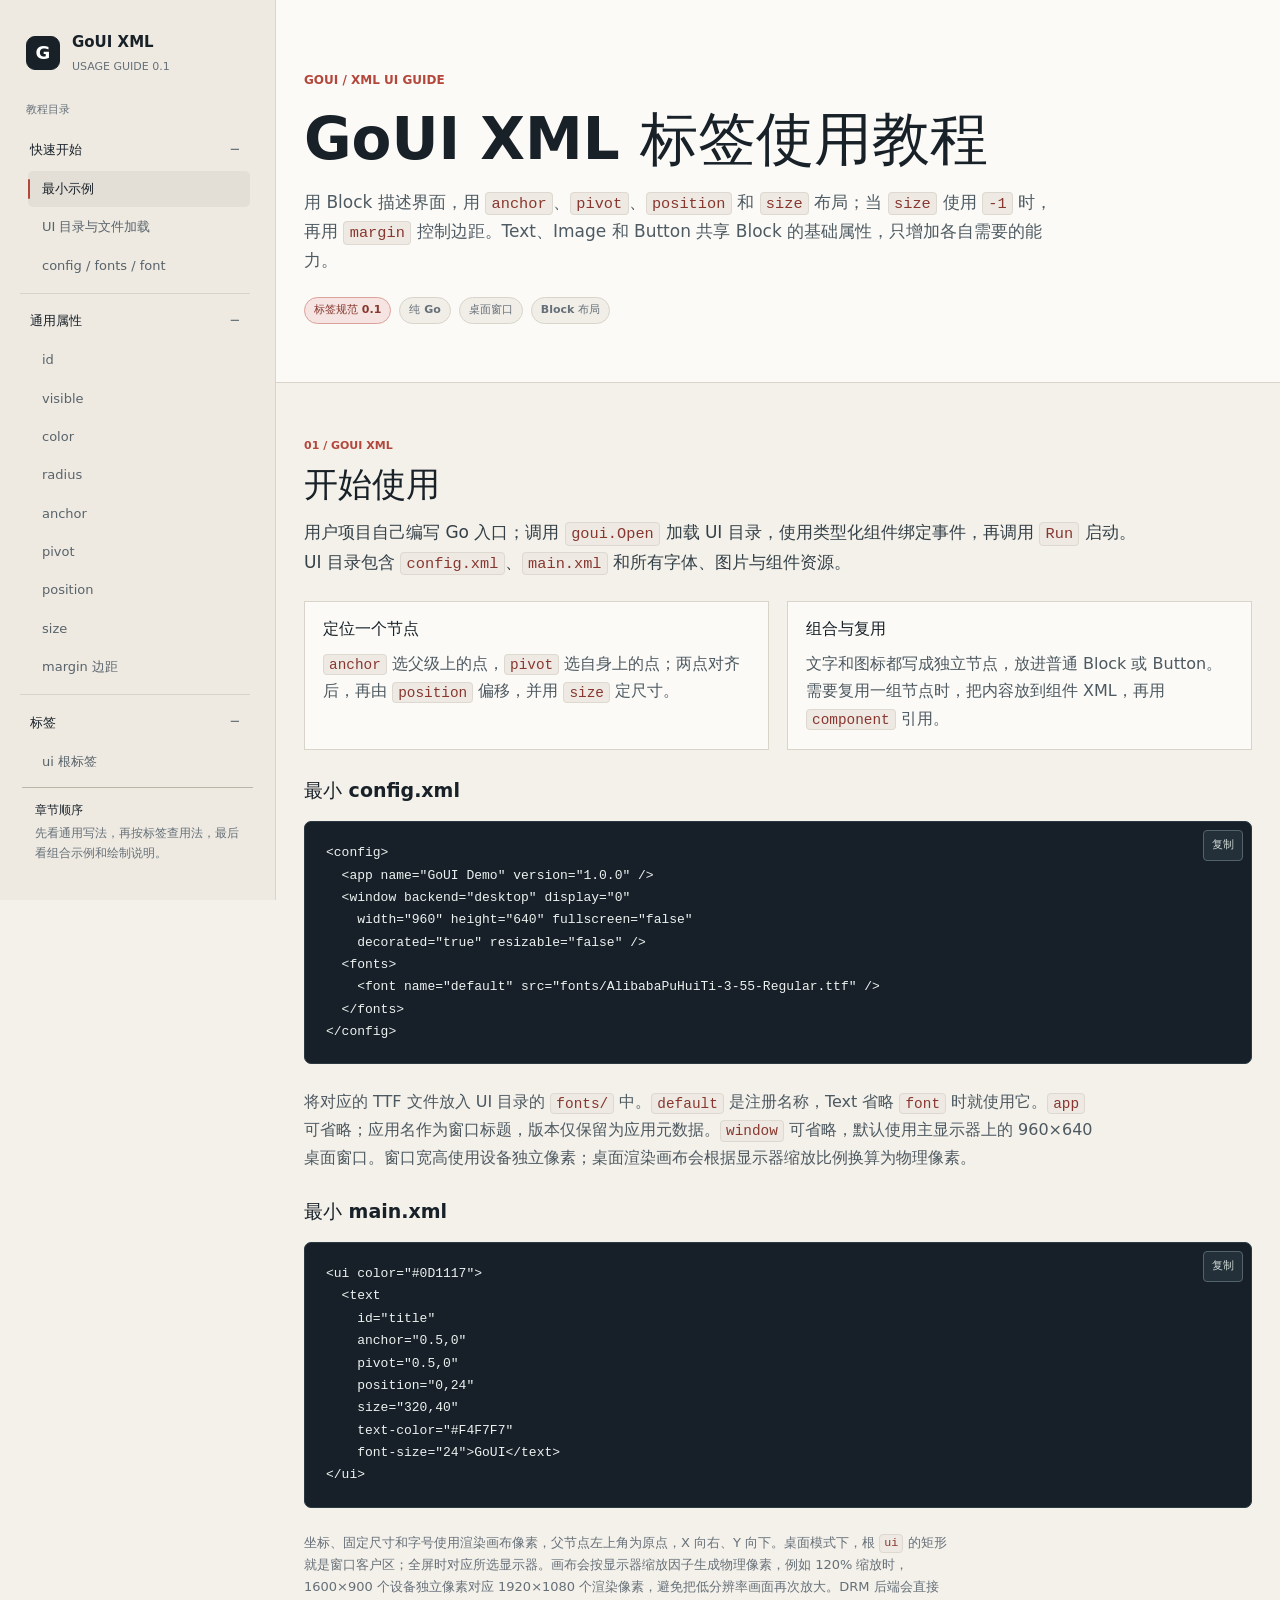
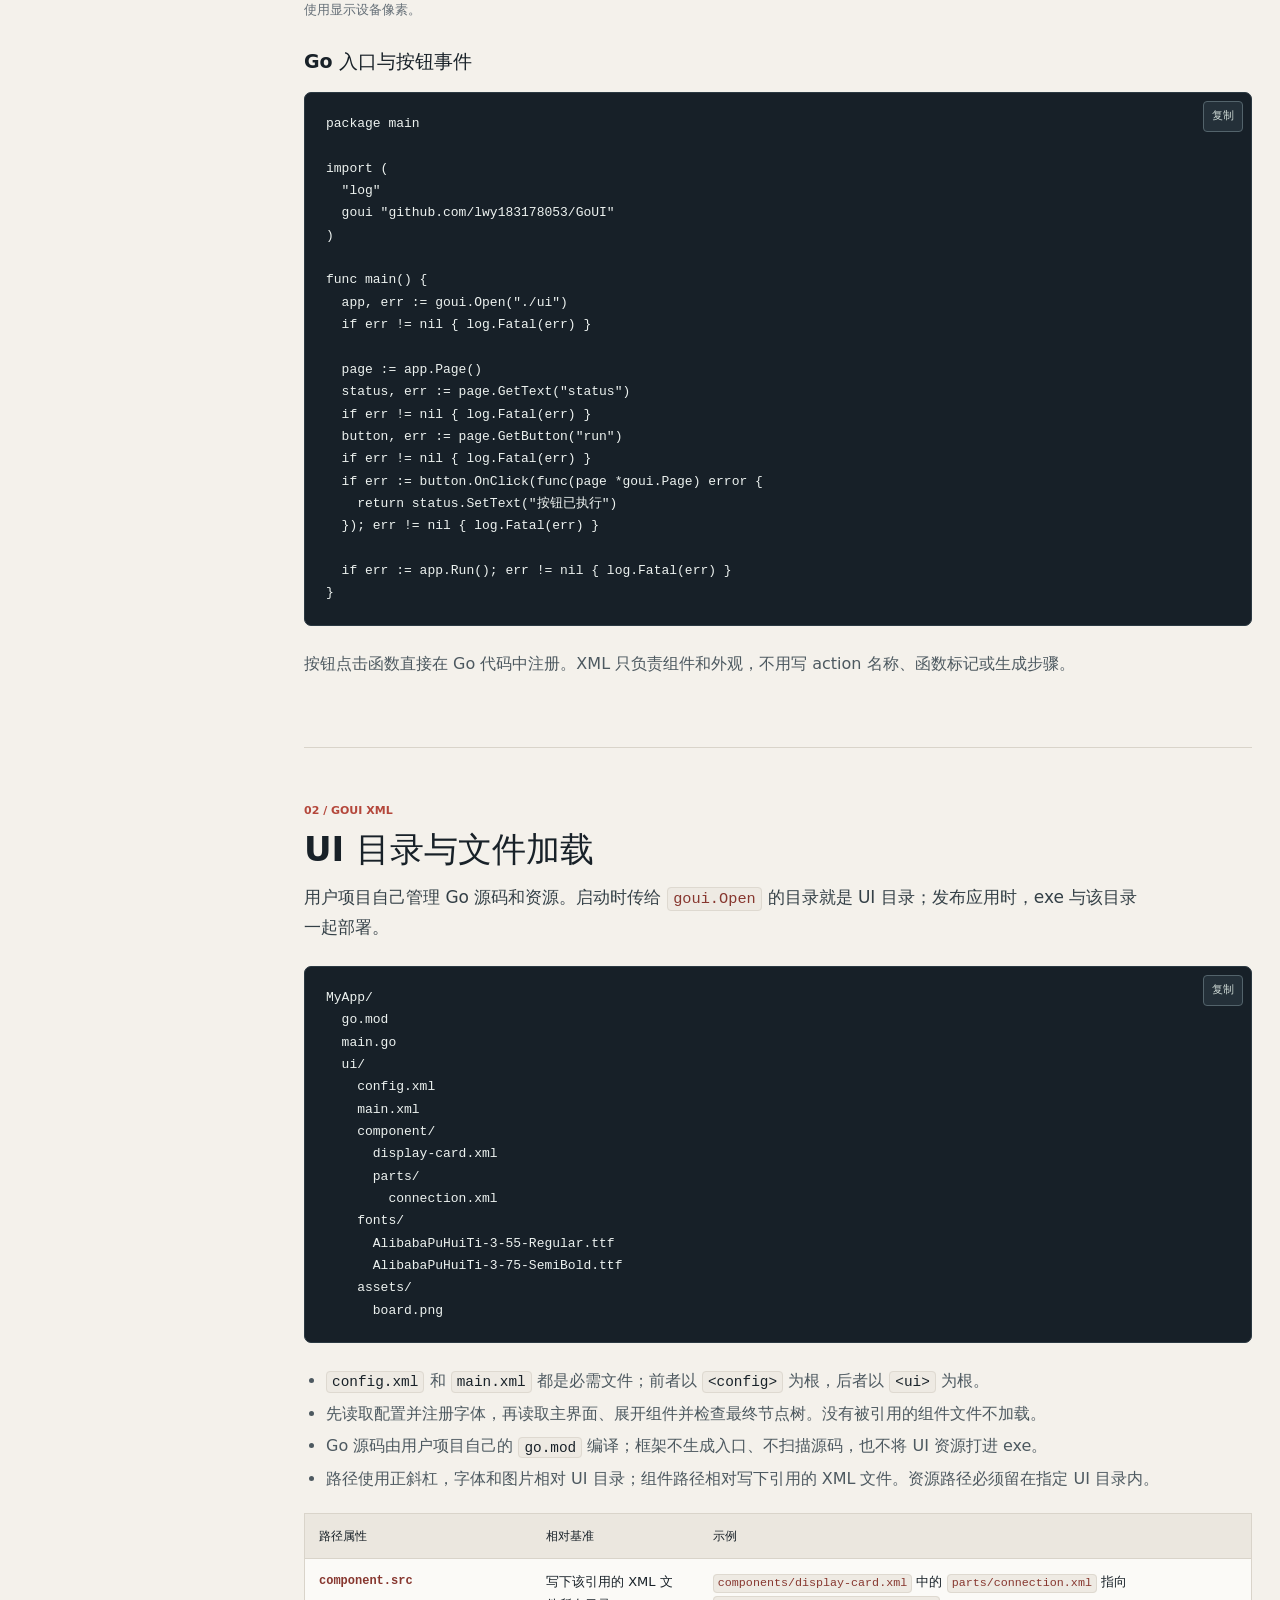
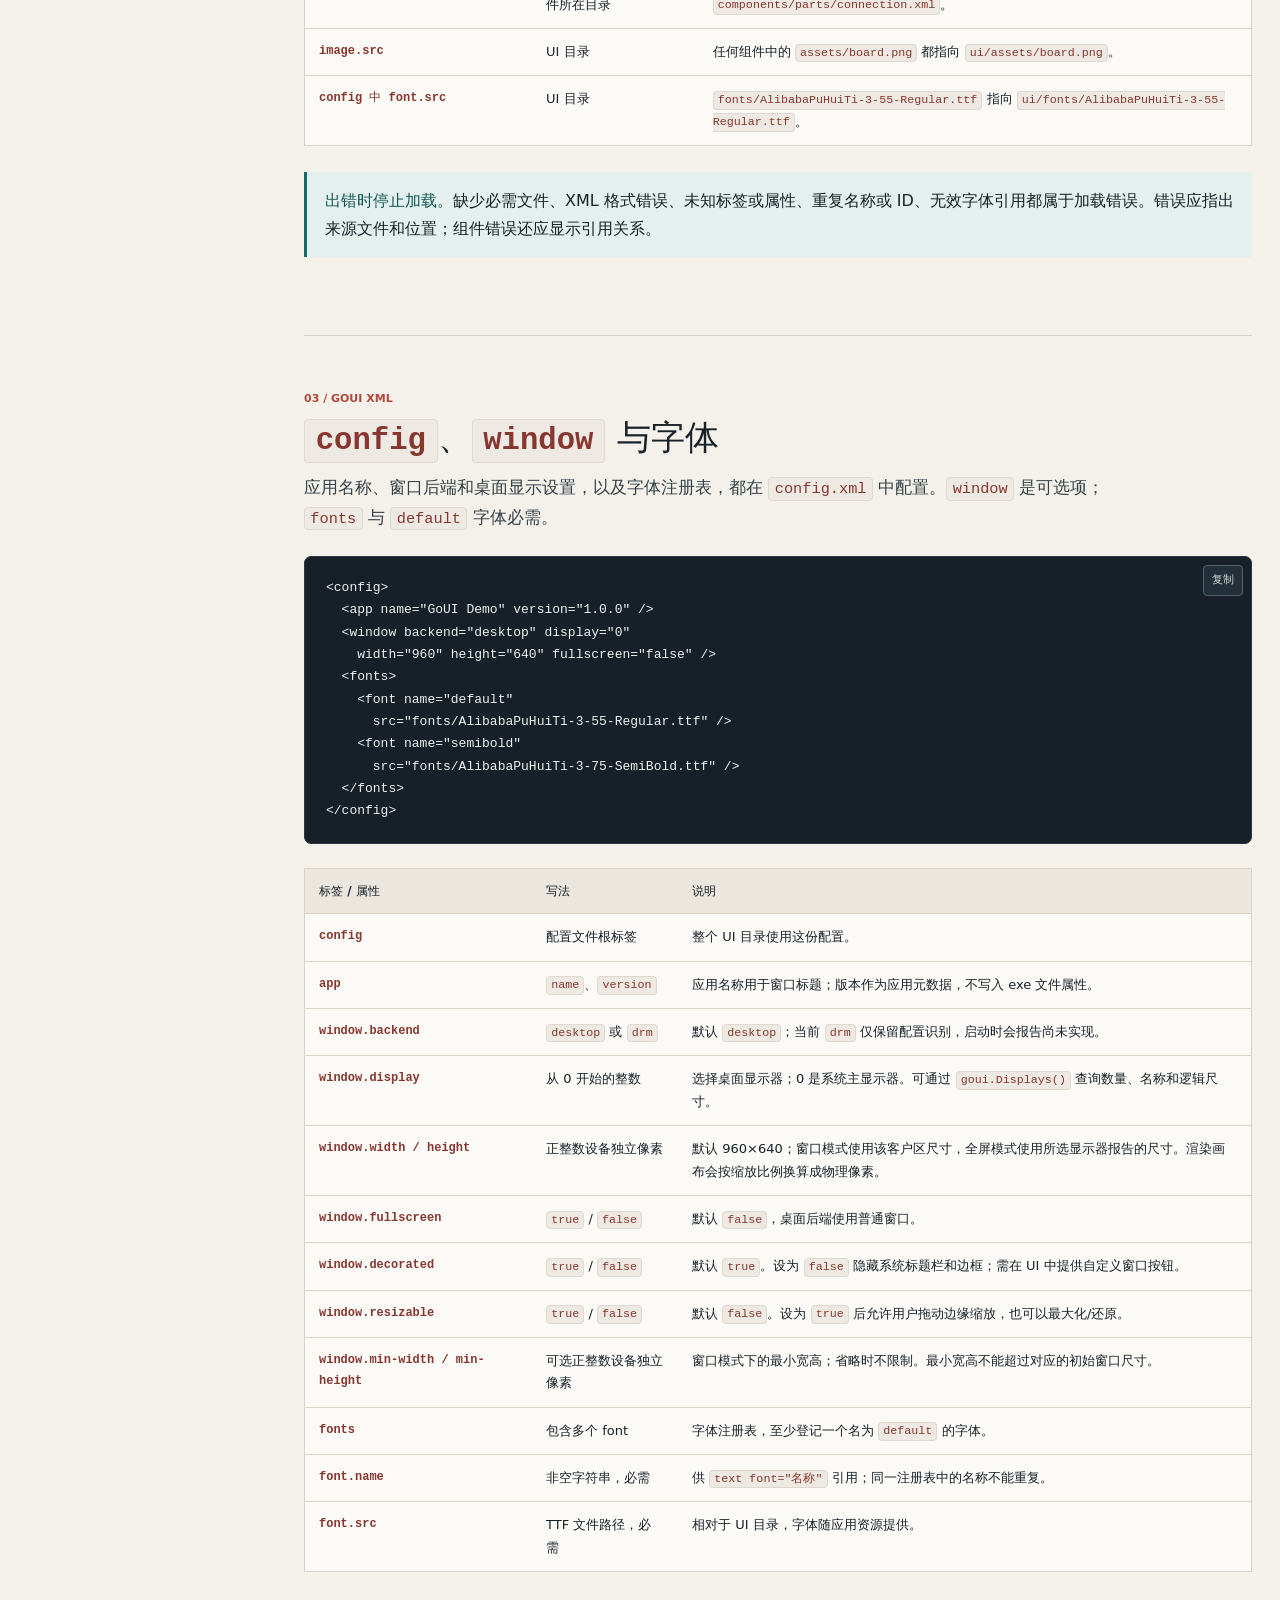
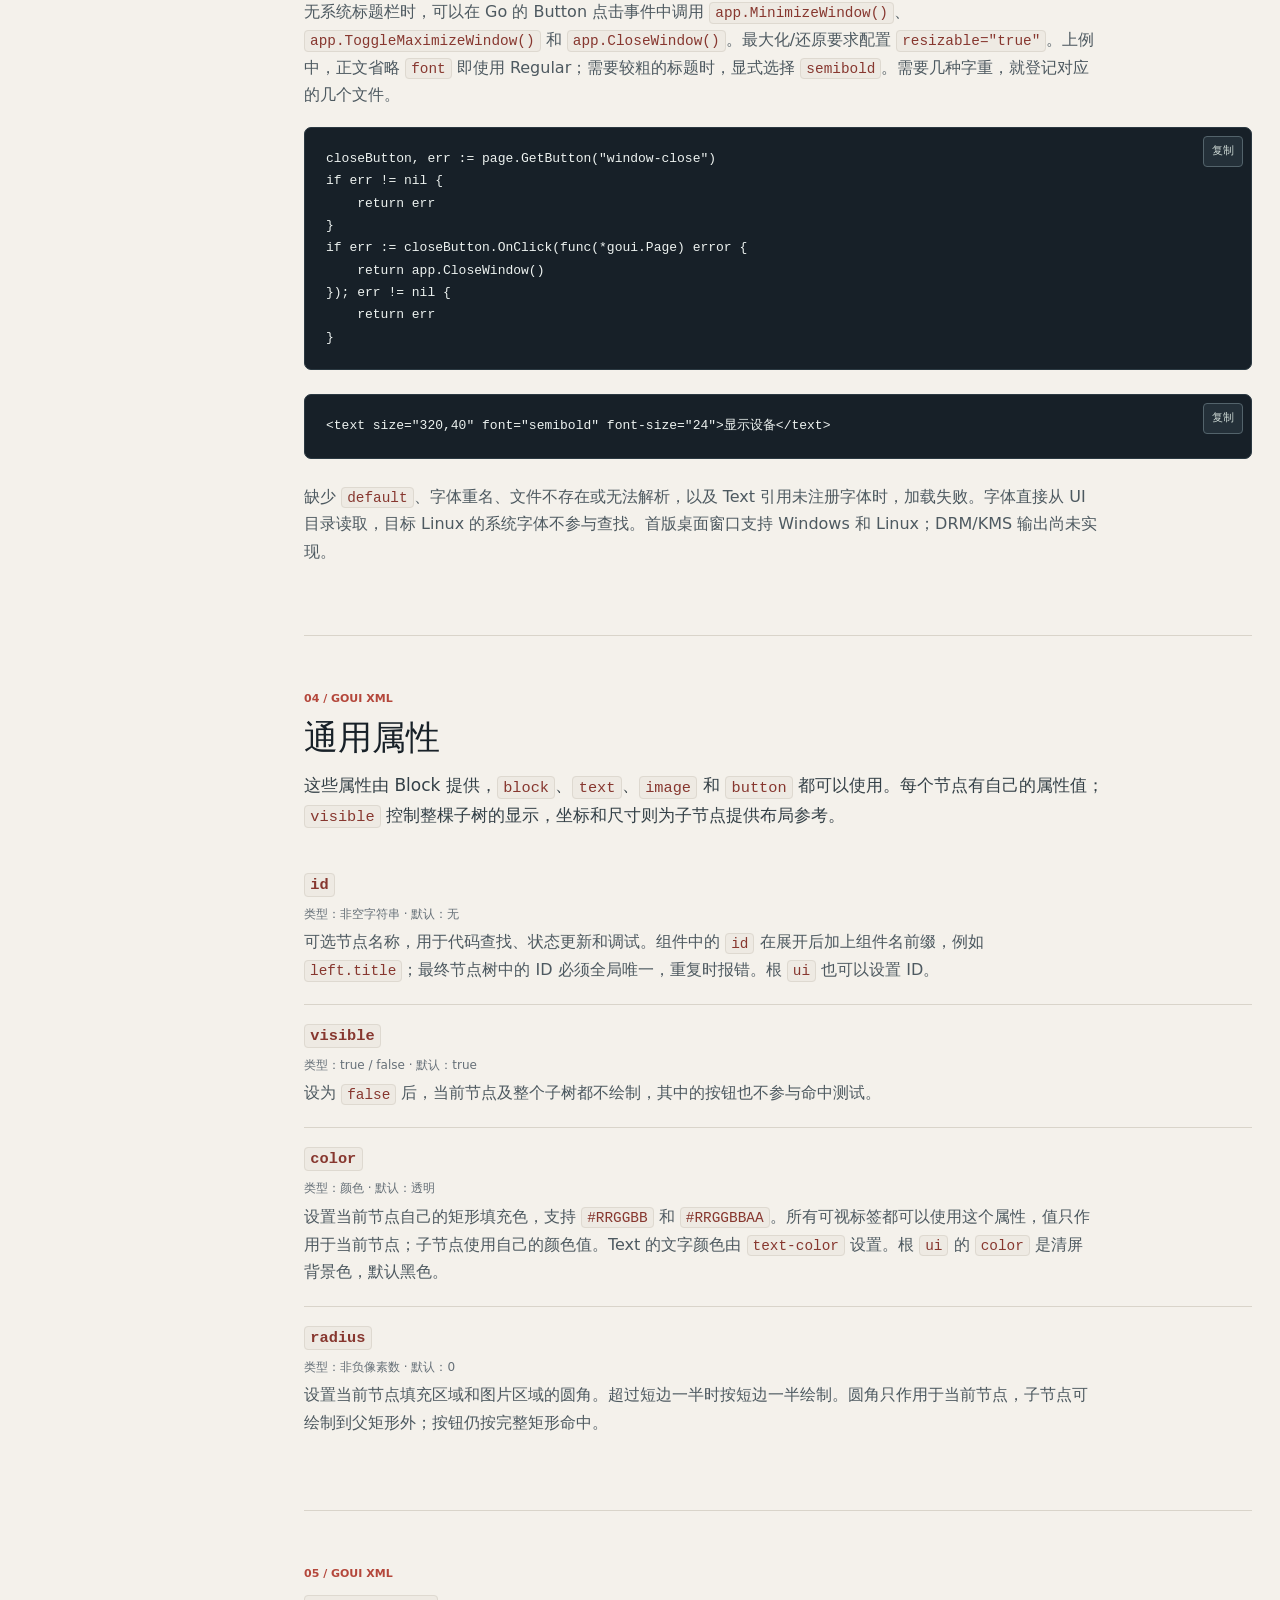
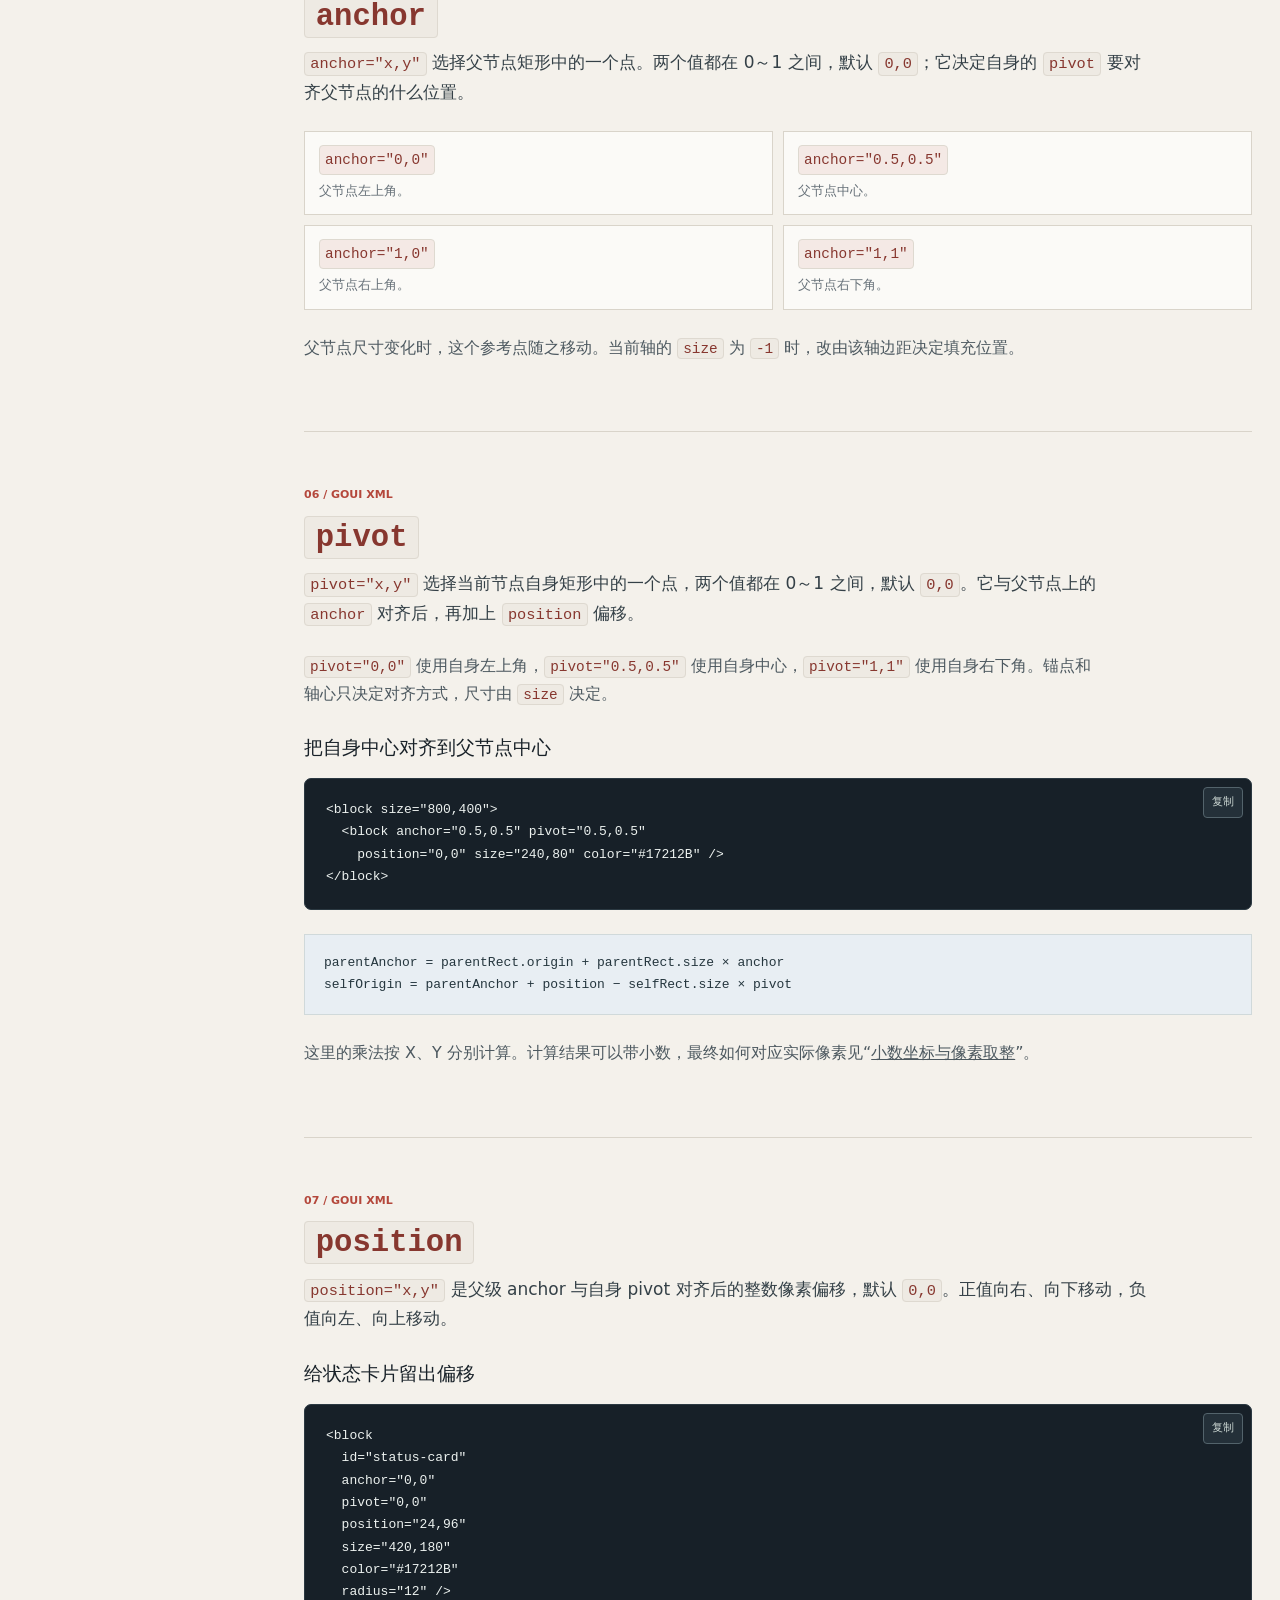
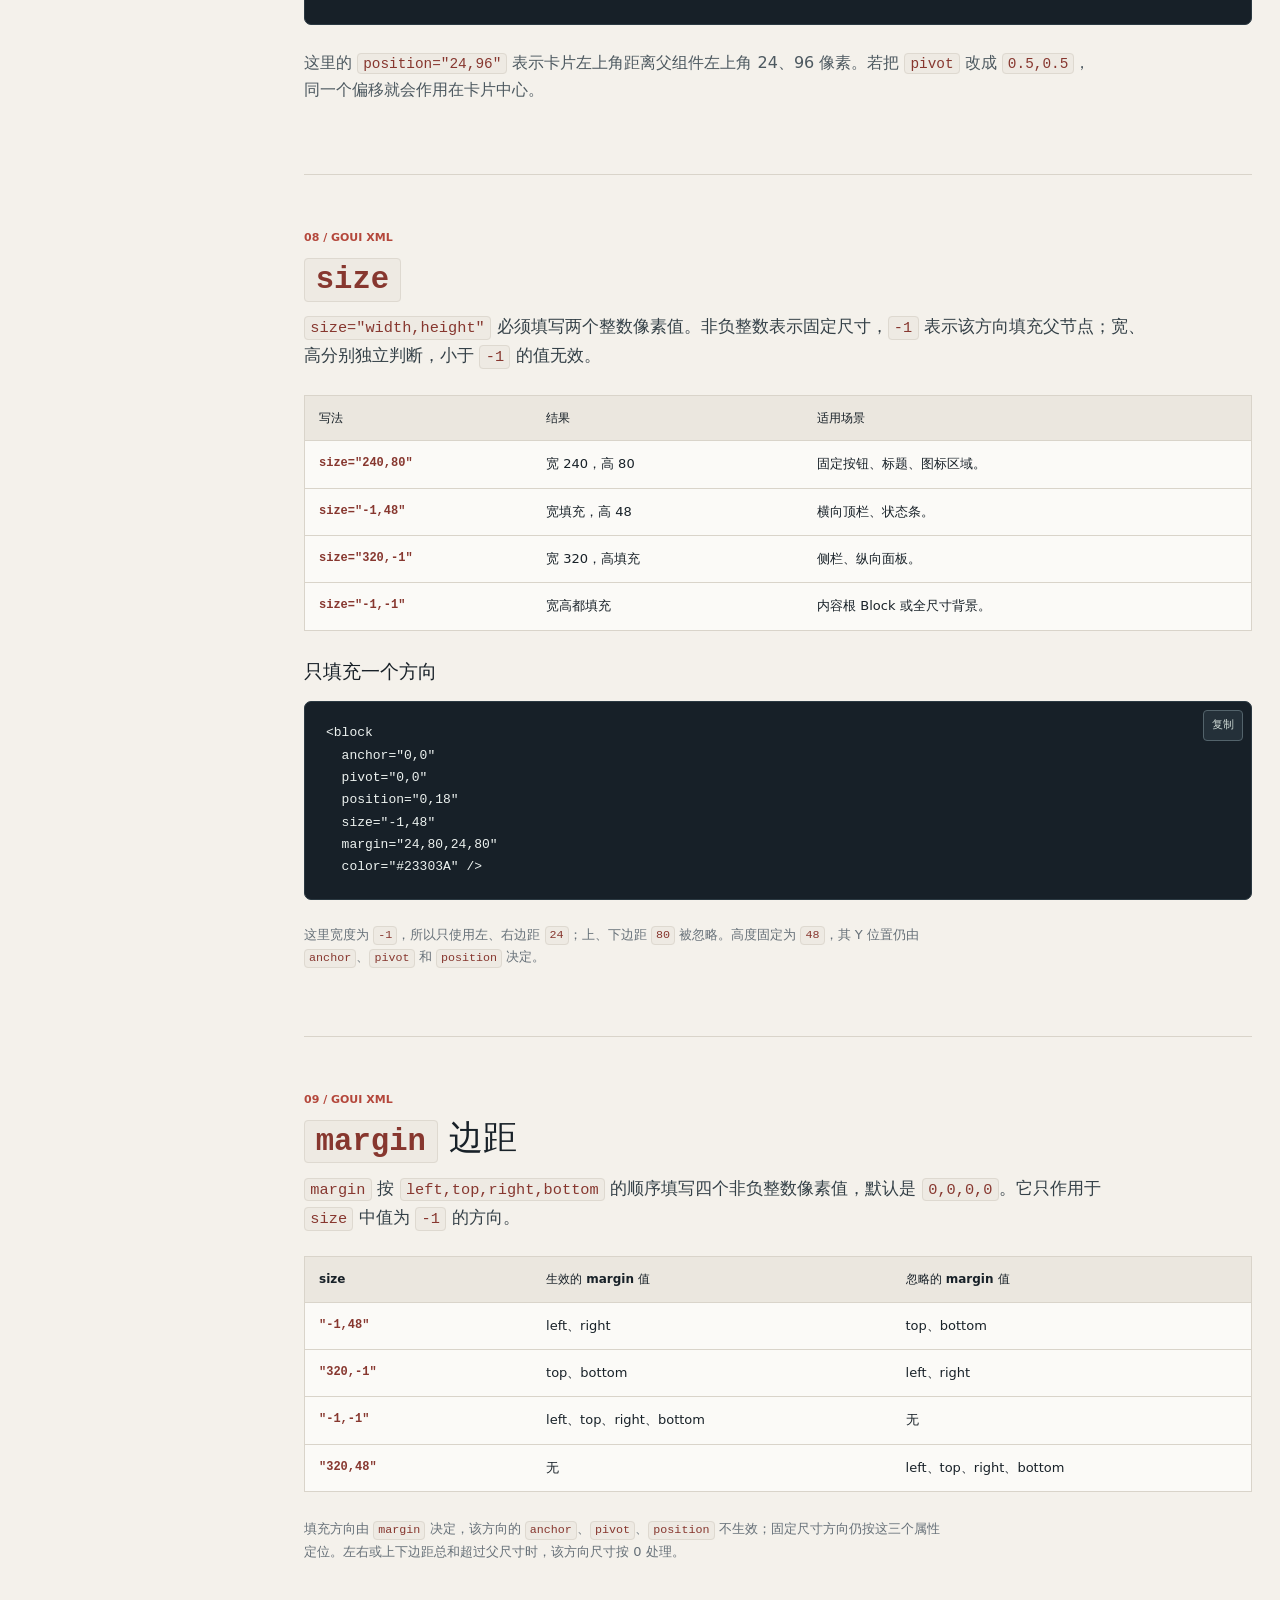
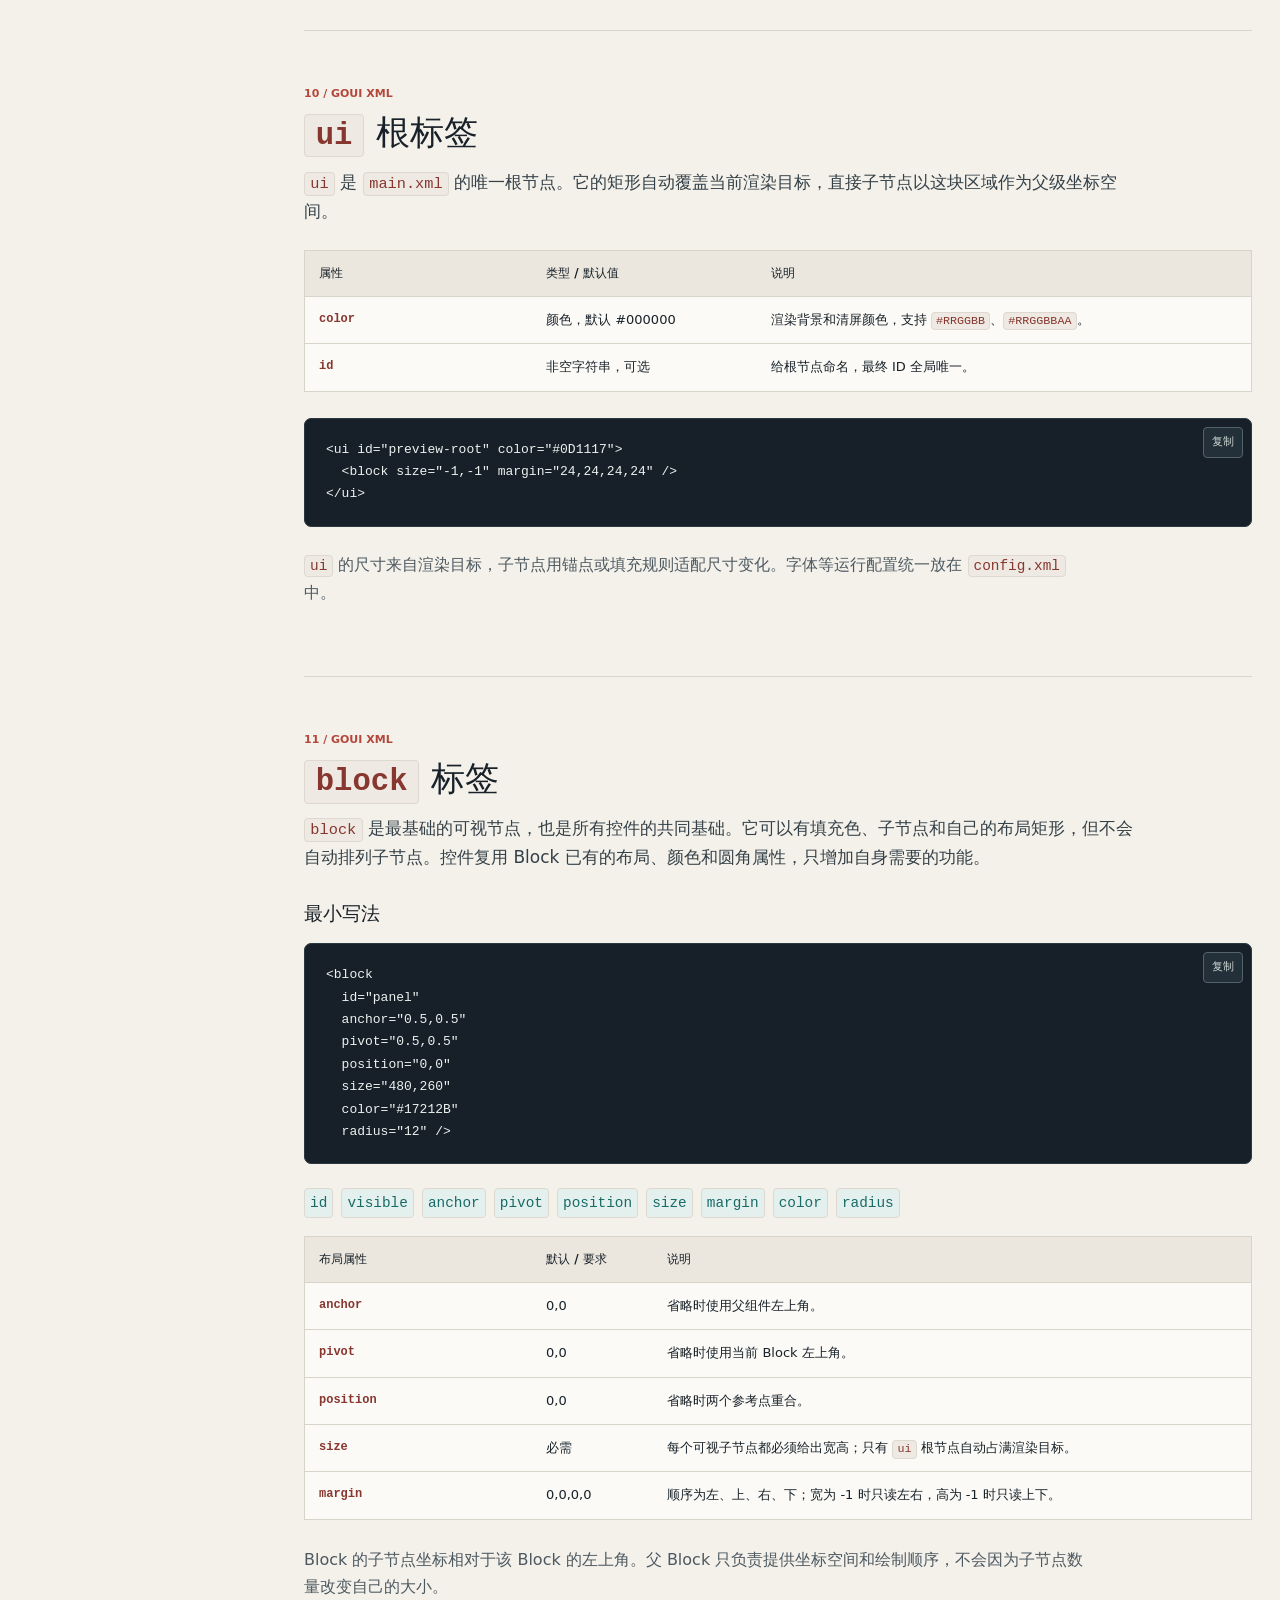
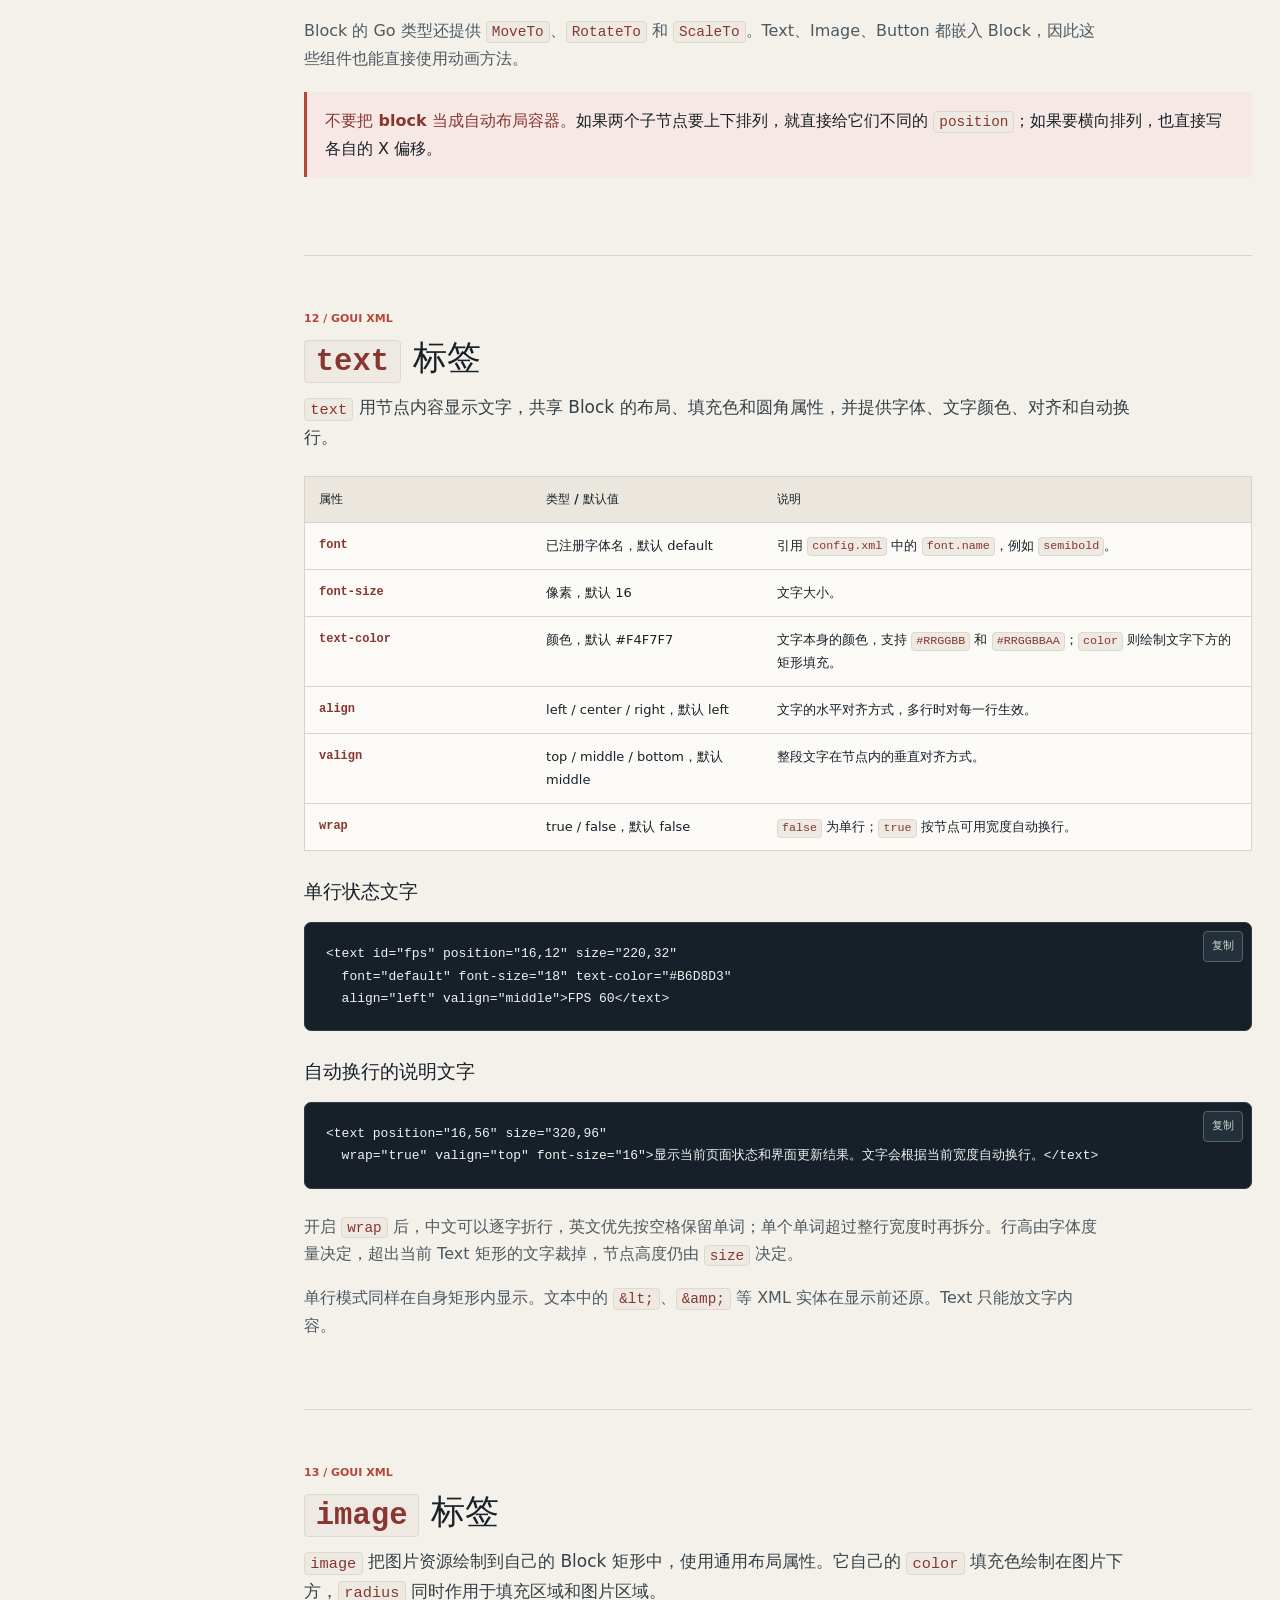
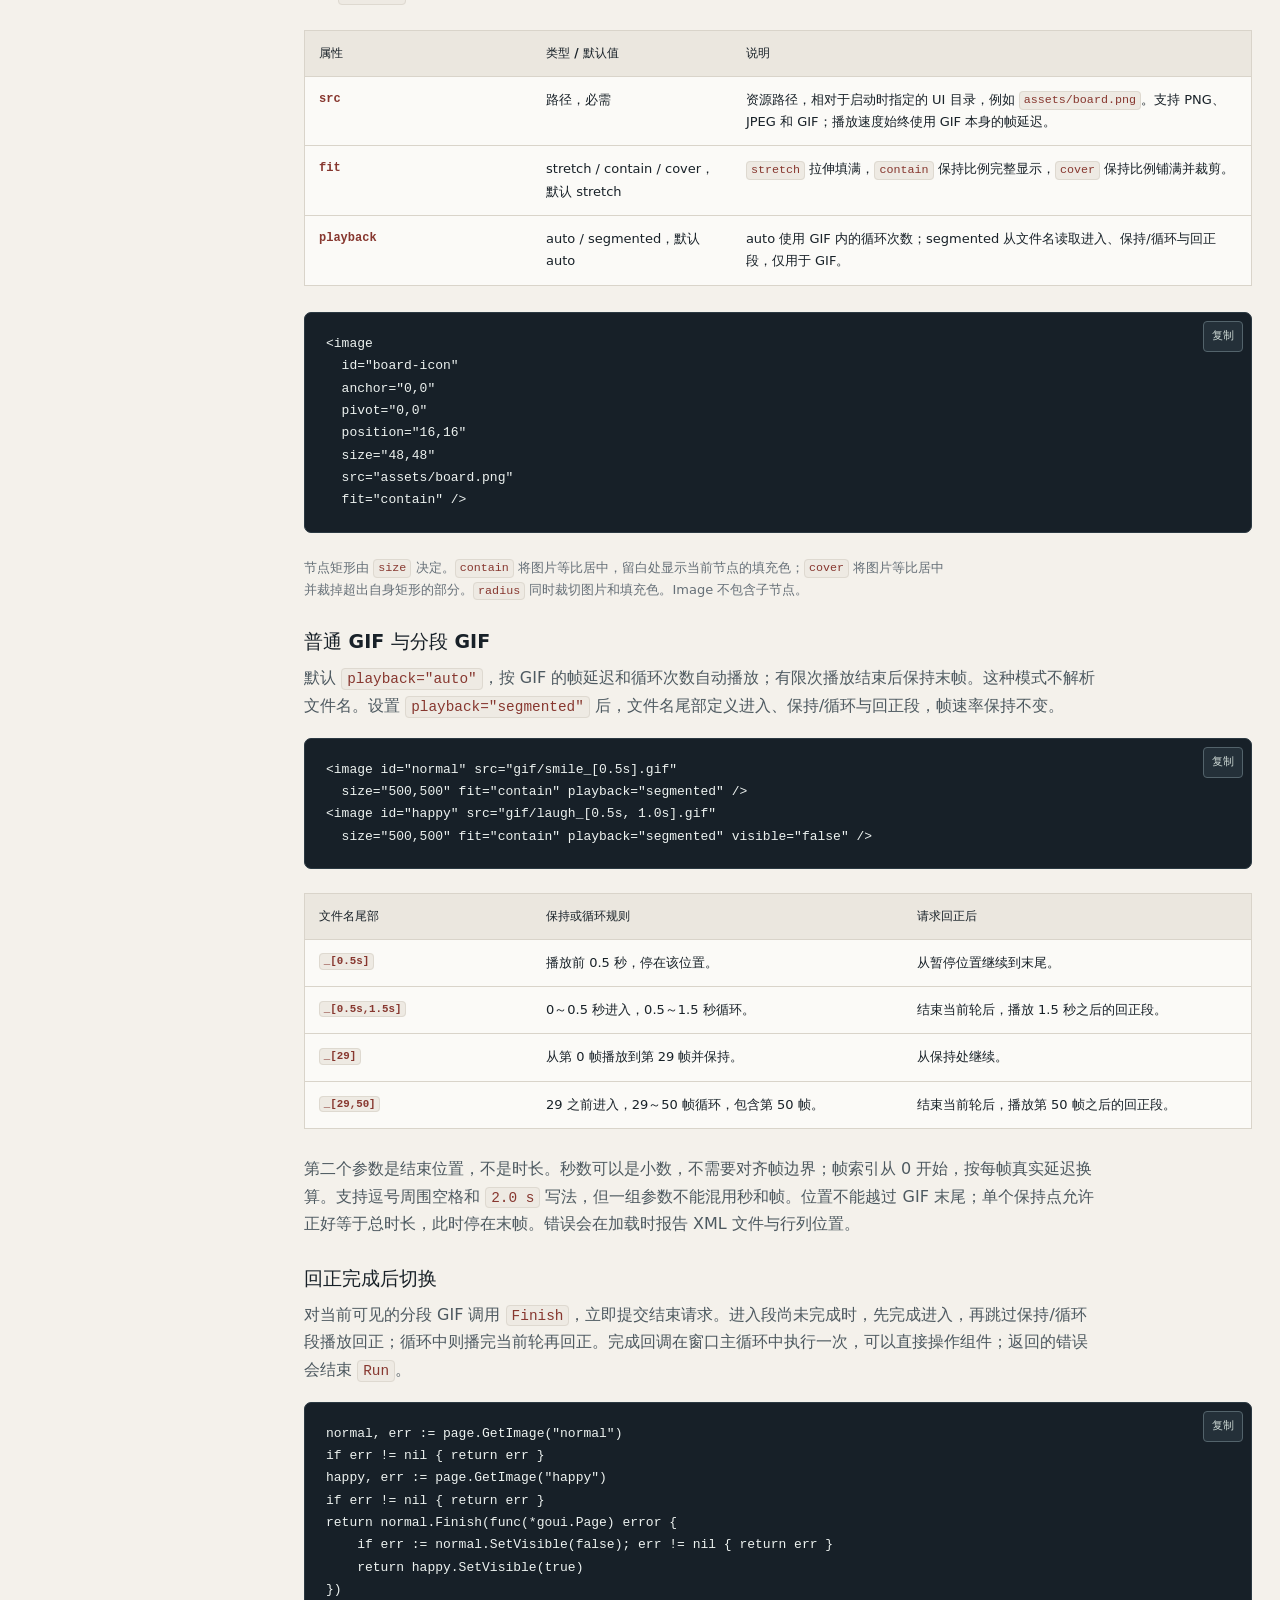
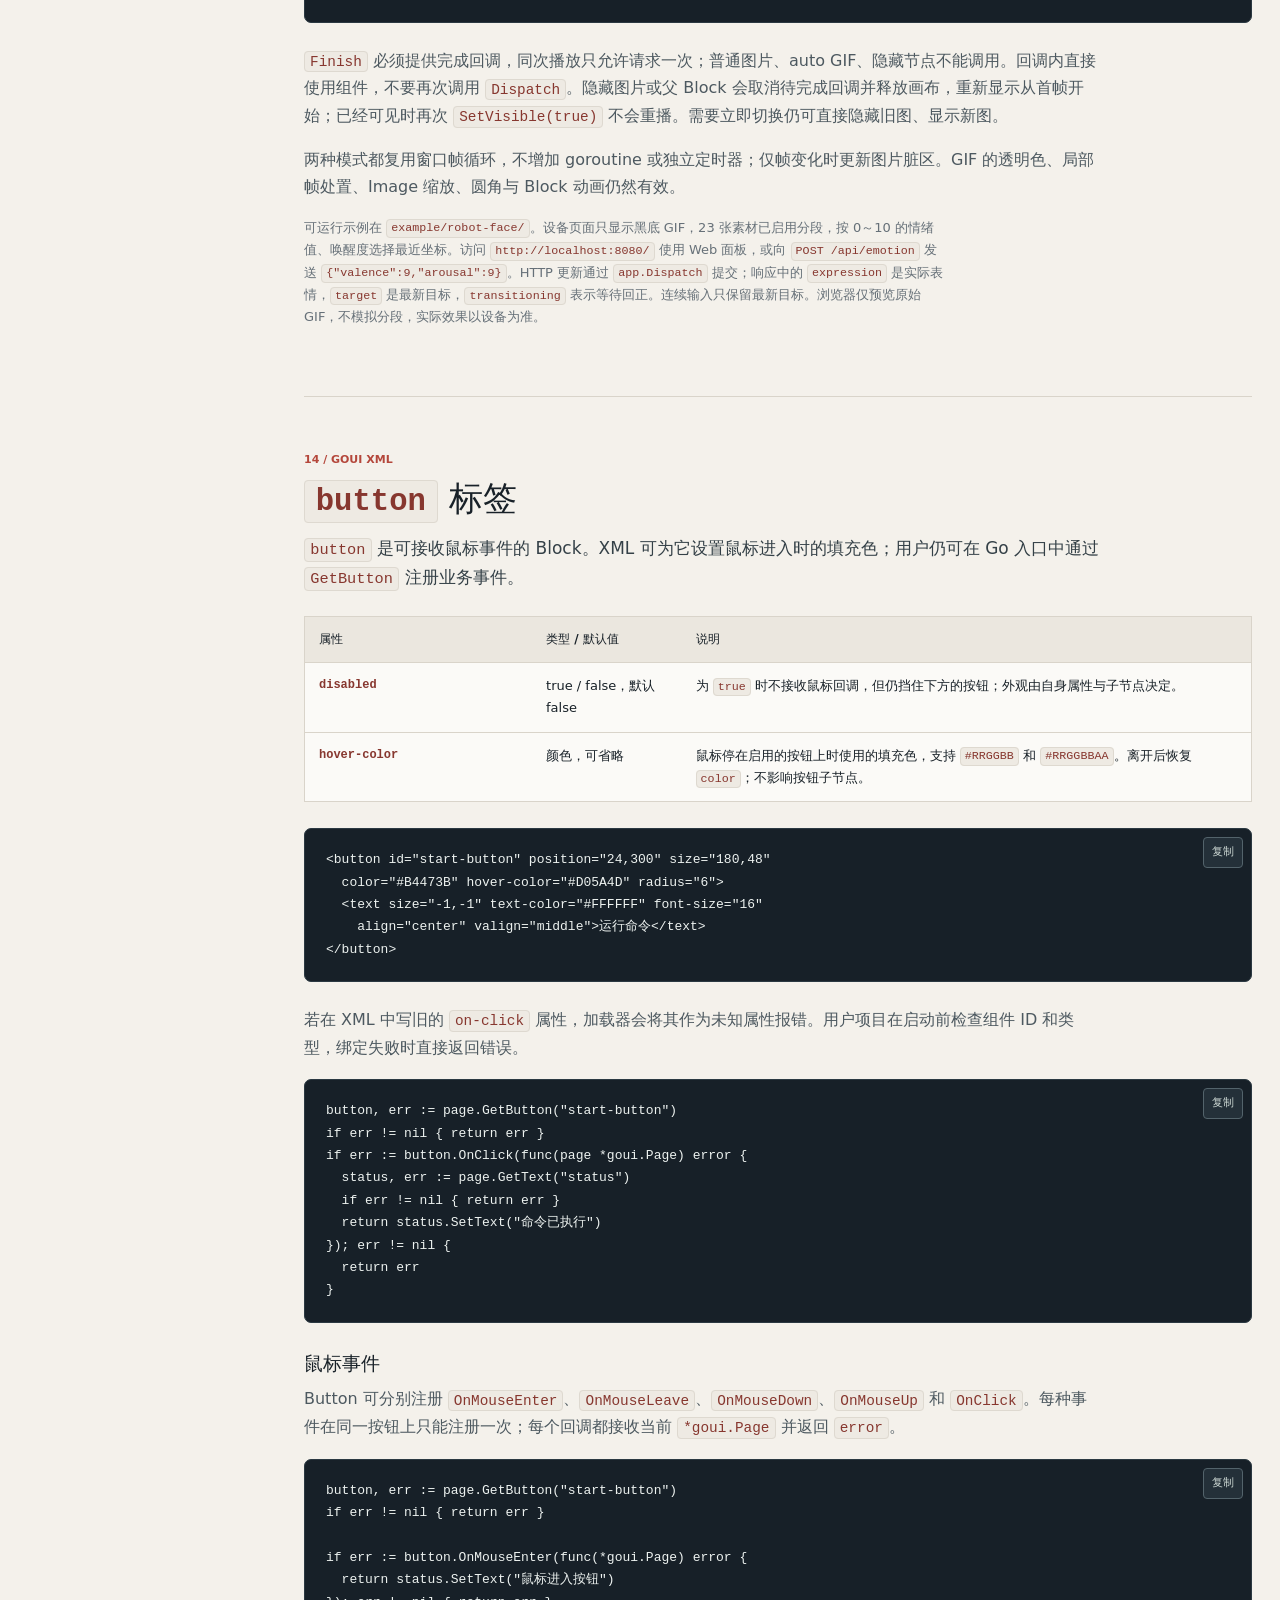
==== commit 1cfe9cfa: "支持 GIF 分段播放与回正切换，整理表情示例和教程" ====
--- a/doc/index.html
+++ b/doc/index.html
@@ -425,8 +425,9 @@
           <table>
             <thead><tr><th>属性</th><th>类型 / 默认值</th><th>说明</th></tr></thead>
             <tbody>
-              <tr><td>src</td><td>路径，必需</td><td>资源路径，相对于启动时指定的 UI 目录，例如 <code>assets/board.png</code>。支持 PNG、JPEG 和 GIF；多帧 GIF 按文件的帧延迟与循环次数播放。</td></tr>
+              <tr><td>src</td><td>路径，必需</td><td>资源路径，相对于启动时指定的 UI 目录，例如 <code>assets/board.png</code>。支持 PNG、JPEG 和 GIF；播放速度始终使用 GIF 本身的帧延迟。</td></tr>
               <tr><td>fit</td><td>stretch / contain / cover，默认 stretch</td><td><code>stretch</code> 拉伸填满，<code>contain</code> 保持比例完整显示，<code>cover</code> 保持比例铺满并裁剪。</td></tr>
+              <tr><td>playback</td><td>auto / segmented，默认 auto</td><td>auto 使用 GIF 内的循环次数；segmented 从文件名读取进入、保持/循环与回正段，仅用于 GIF。</td></tr>
             </tbody>
           </table>
         </div>
@@ -439,21 +440,37 @@
   src="assets/board.png"
   fit="contain" /&gt;</code></pre>
         <p class="small">节点矩形由 <code>size</code> 决定。<code>contain</code> 将图片等比居中，留白处显示当前节点的填充色；<code>cover</code> 将图片等比居中并裁掉超出自身矩形的部分。<code>radius</code> 同时裁切图片和填充色。Image 不包含子节点。</p>
-        <h3>用 GIF 播放表情</h3>
-        <p>多帧 GIF 加载后自动播放，不需要额外标签、播放 API 或独立定时器。帧延迟、循环次数和局部帧的处置规则都来自 GIF 文件；有限次播放结束后保持最后一帧。文件名里的时长仅用于描述素材，不决定播放速度。</p>
+        <h3>普通 GIF 与分段 GIF</h3>
+        <p>默认 <code>playback="auto"</code>，按 GIF 的帧延迟和循环次数自动播放；有限次播放结束后保持末帧。这种模式不解析文件名。设置 <code>playback="segmented"</code> 后，文件名尾部定义进入、保持/循环与回正段，帧速率保持不变。</p>
         <pre><code class="language-xml">&lt;image id="normal" src="gif/smile_[0.5s].gif"
-  size="500,500" fit="contain" /&gt;
+  size="500,500" fit="contain" playback="segmented" /&gt;
 &lt;image id="happy" src="gif/laugh_[0.5s, 1.0s].gif"
-  size="500,500" fit="contain" visible="false" /&gt;</code></pre>
-        <p>把不同表情放在相同位置，每次只显示一张。切换时在同一个按钮回调中隐藏旧图片、显示新图片，不叠加表情，也不需要淡入淡出：</p>
+  size="500,500" fit="contain" playback="segmented" visible="false" /&gt;</code></pre>
+        <div class="table-wrap">
+          <table>
+            <thead><tr><th>文件名尾部</th><th>保持或循环规则</th><th>请求回正后</th></tr></thead>
+            <tbody>
+              <tr><td><code>_[0.5s]</code></td><td>播放前 0.5 秒，停在该位置。</td><td>从暂停位置继续到末尾。</td></tr>
+              <tr><td><code>_[0.5s,1.5s]</code></td><td>0～0.5 秒进入，0.5～1.5 秒循环。</td><td>结束当前轮后，播放 1.5 秒之后的回正段。</td></tr>
+              <tr><td><code>_[29]</code></td><td>从第 0 帧播放到第 29 帧并保持。</td><td>从保持处继续。</td></tr>
+              <tr><td><code>_[29,50]</code></td><td>29 之前进入，29～50 帧循环，包含第 50 帧。</td><td>结束当前轮后，播放第 50 帧之后的回正段。</td></tr>
+            </tbody>
+          </table>
+        </div>
+        <p>第二个参数是结束位置，不是时长。秒数可以是小数，不需要对齐帧边界；帧索引从 0 开始，按每帧真实延迟换算。支持逗号周围空格和 <code>2.0 s</code> 写法，但一组参数不能混用秒和帧。位置不能越过 GIF 末尾；单个保持点允许正好等于总时长，此时停在末帧。错误会在加载时报告 XML 文件与行列位置。</p>
+        <h3>回正完成后切换</h3>
+        <p>对当前可见的分段 GIF 调用 <code>Finish</code>，立即提交结束请求。进入段尚未完成时，先完成进入，再跳过保持/循环段播放回正；循环中则播完当前轮再回正。完成回调在窗口主循环中执行一次，可以直接操作组件；返回的错误会结束 <code>Run</code>。</p>
         <pre><code class="language-go">normal, err := page.GetImage("normal")
 if err != nil { return err }
 happy, err := page.GetImage("happy")
 if err != nil { return err }
-if err := normal.SetVisible(false); err != nil { return err }
-return happy.SetVisible(true)</code></pre>
-        <p>隐藏图片或它的父 Block 后，GIF 不再推进并释放播放画布；重新显示时从第一帧开始。已经可见的图片再次调用 <code>SetVisible(true)</code> 不会重播。需要主动重播时，在同一个回调中先隐藏再显示该图片。GIF 仍共享 Image 的缩放、圆角和 Block 动画能力。</p>
-        <p class="small">可运行示例位于 <code>example/robot-face/</code>。设备页面只显示黑底 GIF，23 张素材按 0～10 的情绪值、唤醒度选择最近坐标。运行后访问 <code>http://localhost:8080/</code> 使用 Web 调试面板，或向 <code>POST /api/emotion</code> 发送 <code>{"valence":9,"arousal":9}</code>。HTTP 更新通过 <code>app.Dispatch</code> 交给窗口主循环执行；下载素材保持不变。</p>
+return normal.Finish(func(*goui.Page) error {
+    if err := normal.SetVisible(false); err != nil { return err }
+    return happy.SetVisible(true)
+})</code></pre>
+        <p><code>Finish</code> 必须提供完成回调，同次播放只允许请求一次；普通图片、auto GIF、隐藏节点不能调用。回调内直接使用组件，不要再次调用 <code>Dispatch</code>。隐藏图片或父 Block 会取消待完成回调并释放画布，重新显示从首帧开始；已经可见时再次 <code>SetVisible(true)</code> 不会重播。需要立即切换仍可直接隐藏旧图、显示新图。</p>
+        <p>两种模式都复用窗口帧循环，不增加 goroutine 或独立定时器；仅帧变化时更新图片脏区。GIF 的透明色、局部帧处置、Image 缩放、圆角与 Block 动画仍然有效。</p>
+        <p class="small">可运行示例在 <code>example/robot-face/</code>。设备页面只显示黑底 GIF，23 张素材已启用分段，按 0～10 的情绪值、唤醒度选择最近坐标。访问 <code>http://localhost:8080/</code> 使用 Web 面板，或向 <code>POST /api/emotion</code> 发送 <code>{"valence":9,"arousal":9}</code>。HTTP 更新通过 <code>app.Dispatch</code> 提交；响应中的 <code>expression</code> 是实际表情，<code>target</code> 是最新目标，<code>transitioning</code> 表示等待回正。连续输入只保留最新目标。浏览器仅预览原始 GIF，不模拟分段，实际效果以设备为准。</p>
       </section>
 
       <section class="doc-section" id="button">
@@ -776,7 +793,7 @@
               <tr><td>&lt;ui&gt;</td><td>页面根节点，覆盖渲染目标。</td><td><code>id</code>、<code>color</code></td><td>是</td></tr>
               <tr><td>&lt;block&gt;</td><td>基础矩形、填充色、坐标空间和分组。</td><td>布局属性、通用属性；Go API 可移动、旋转、缩放</td><td>是</td></tr>
               <tr><td>&lt;text&gt;</td><td>显示单行或自动换行文字。</td><td>布局与通用属性、<code>font</code>、<code>font-size</code>、<code>text-color</code>、<code>align</code>、<code>valign</code>、<code>wrap</code></td><td>文字内容</td></tr>
-              <tr><td>&lt;image&gt;</td><td>绘制静态图片或播放 GIF 动画。</td><td>布局与通用属性、<code>src</code>、<code>fit</code></td><td>否</td></tr>
+              <tr><td>&lt;image&gt;</td><td>绘制静态图片或播放 GIF 动画。</td><td>布局与通用属性、<code>src</code>、<code>fit</code>、<code>playback</code></td><td>否</td></tr>
               <tr><td>&lt;button&gt;</td><td>可命中的交互区域，可组合子节点。</td><td>布局与通用属性、<code>disabled</code>、<code>hover-color</code>；鼠标事件由 Go 代码绑定</td><td>是</td></tr>
               <tr><td>&lt;component&gt;</td><td>展开组件文件并给 ID 加点号前缀。</td><td>引用：<code>src</code>、<code>name</code>；定义：透明根包装</td><td>定义中可有多个节点；引用为空标签</td></tr>
             </tbody>
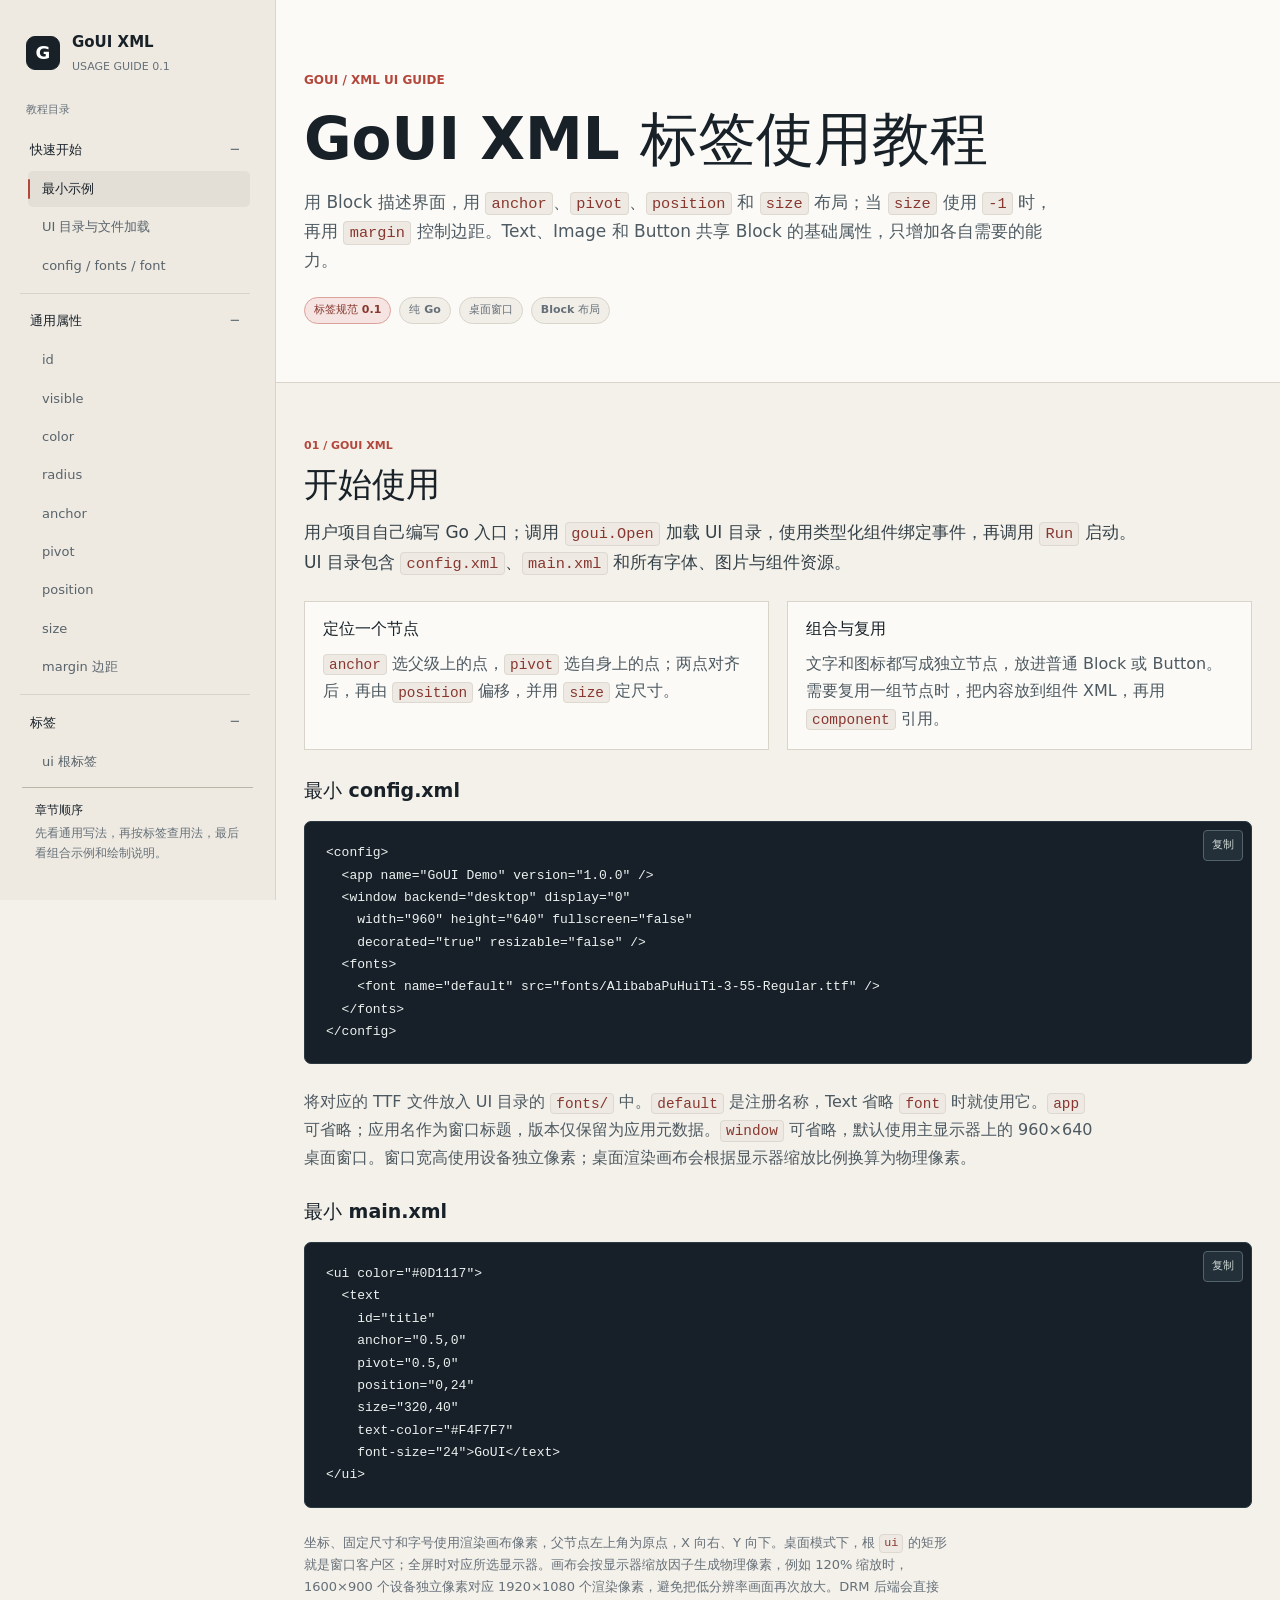
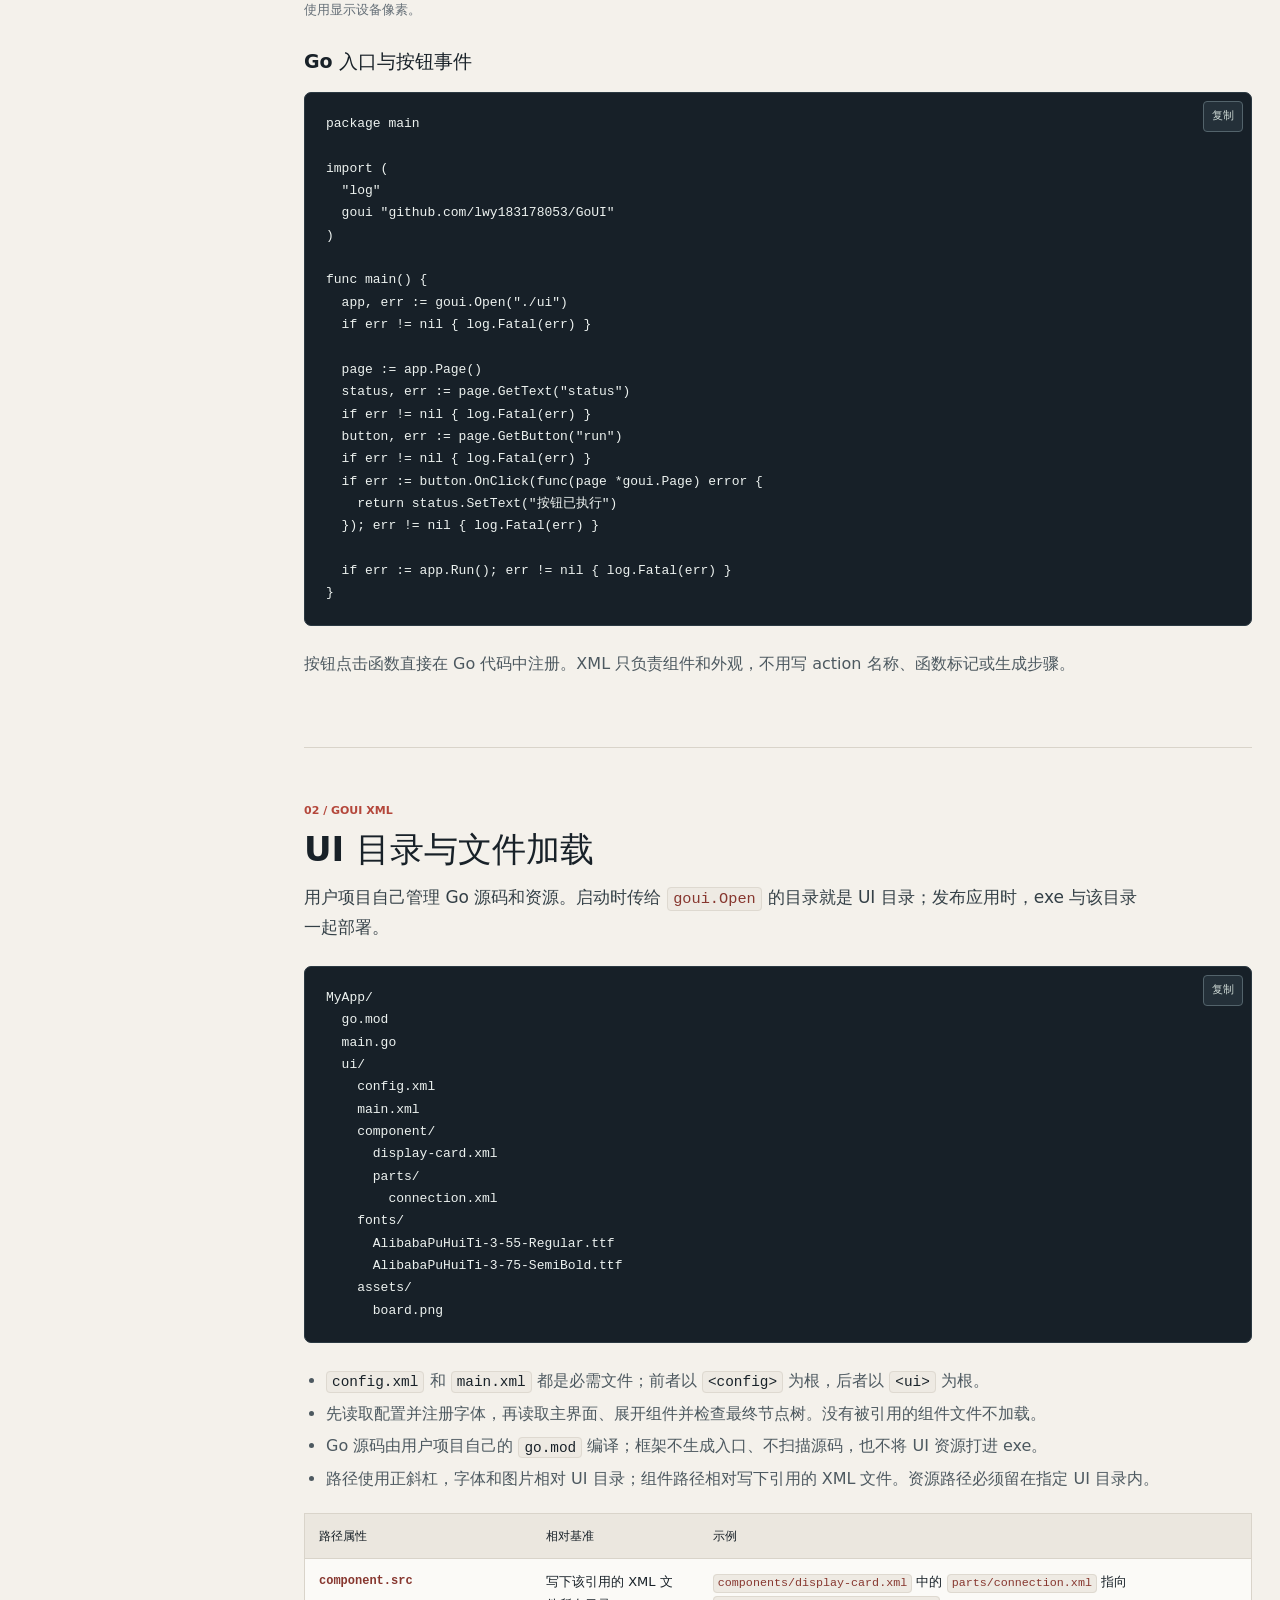
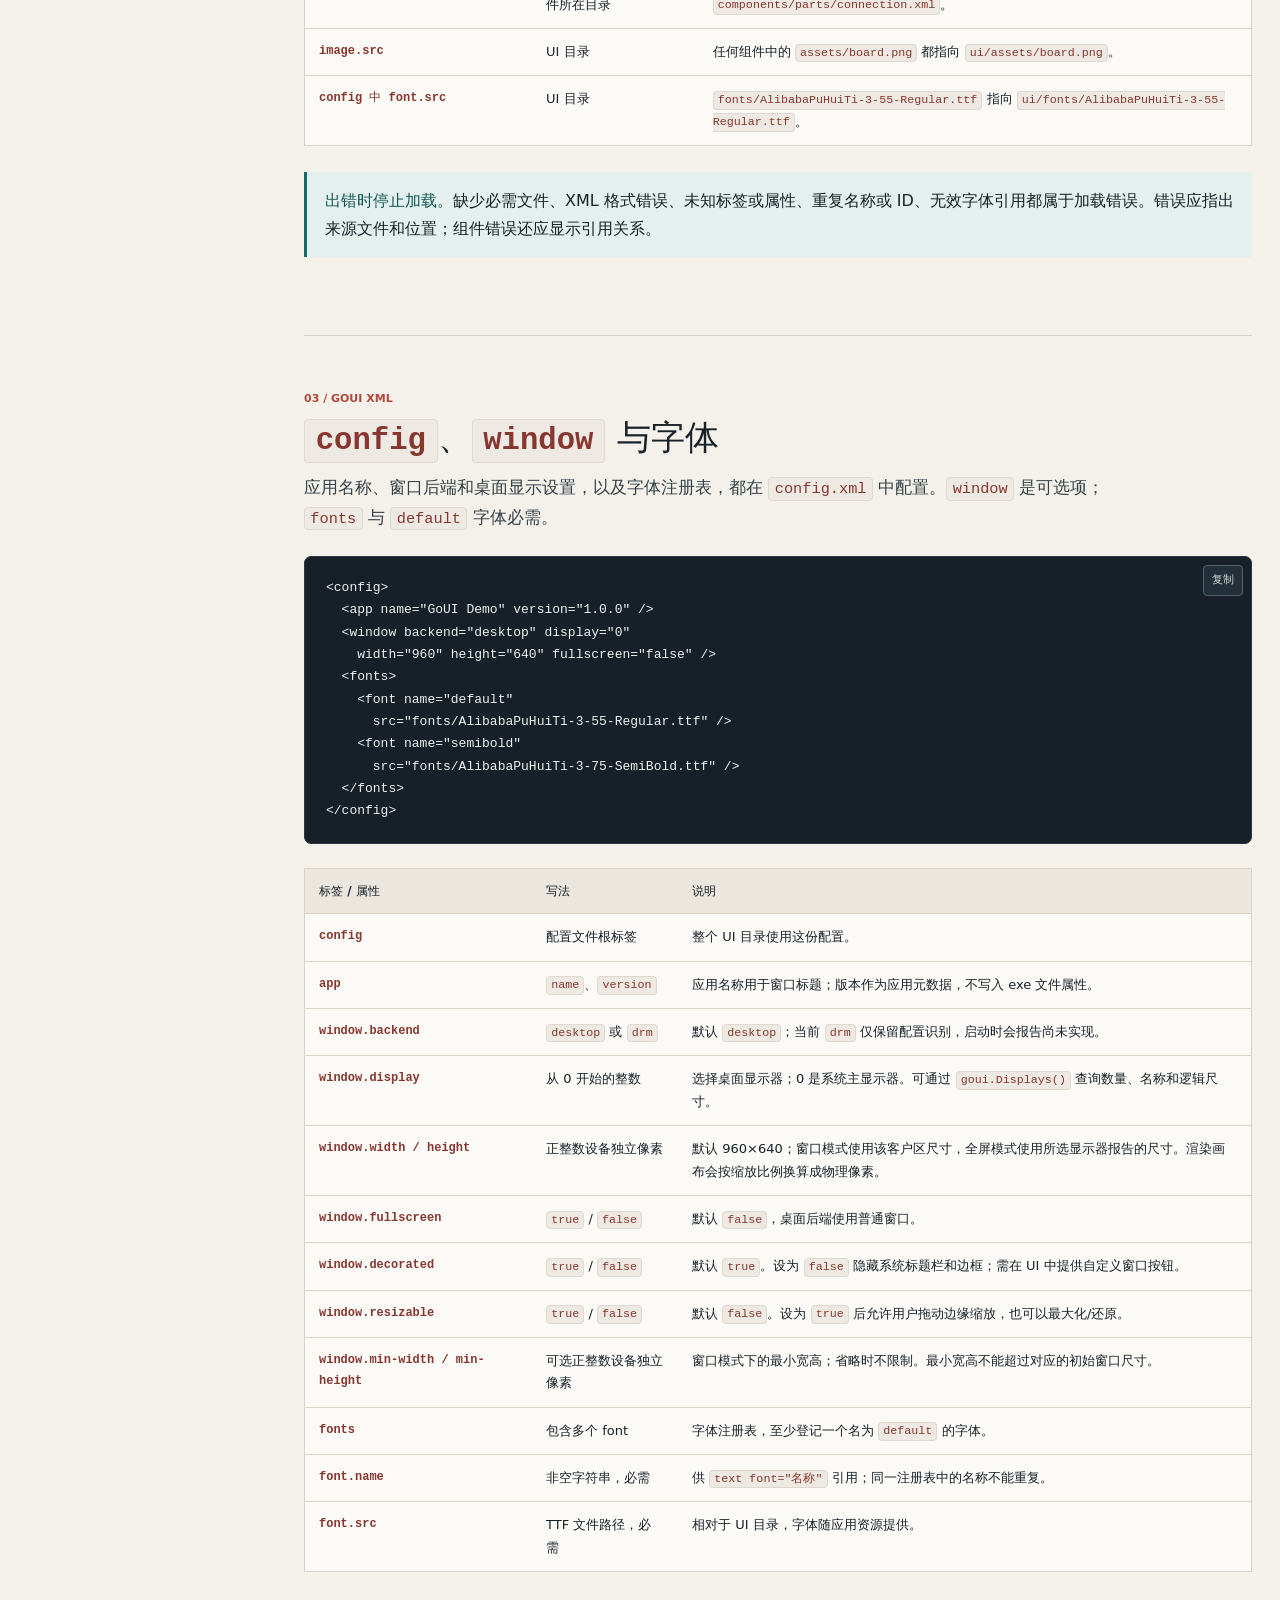
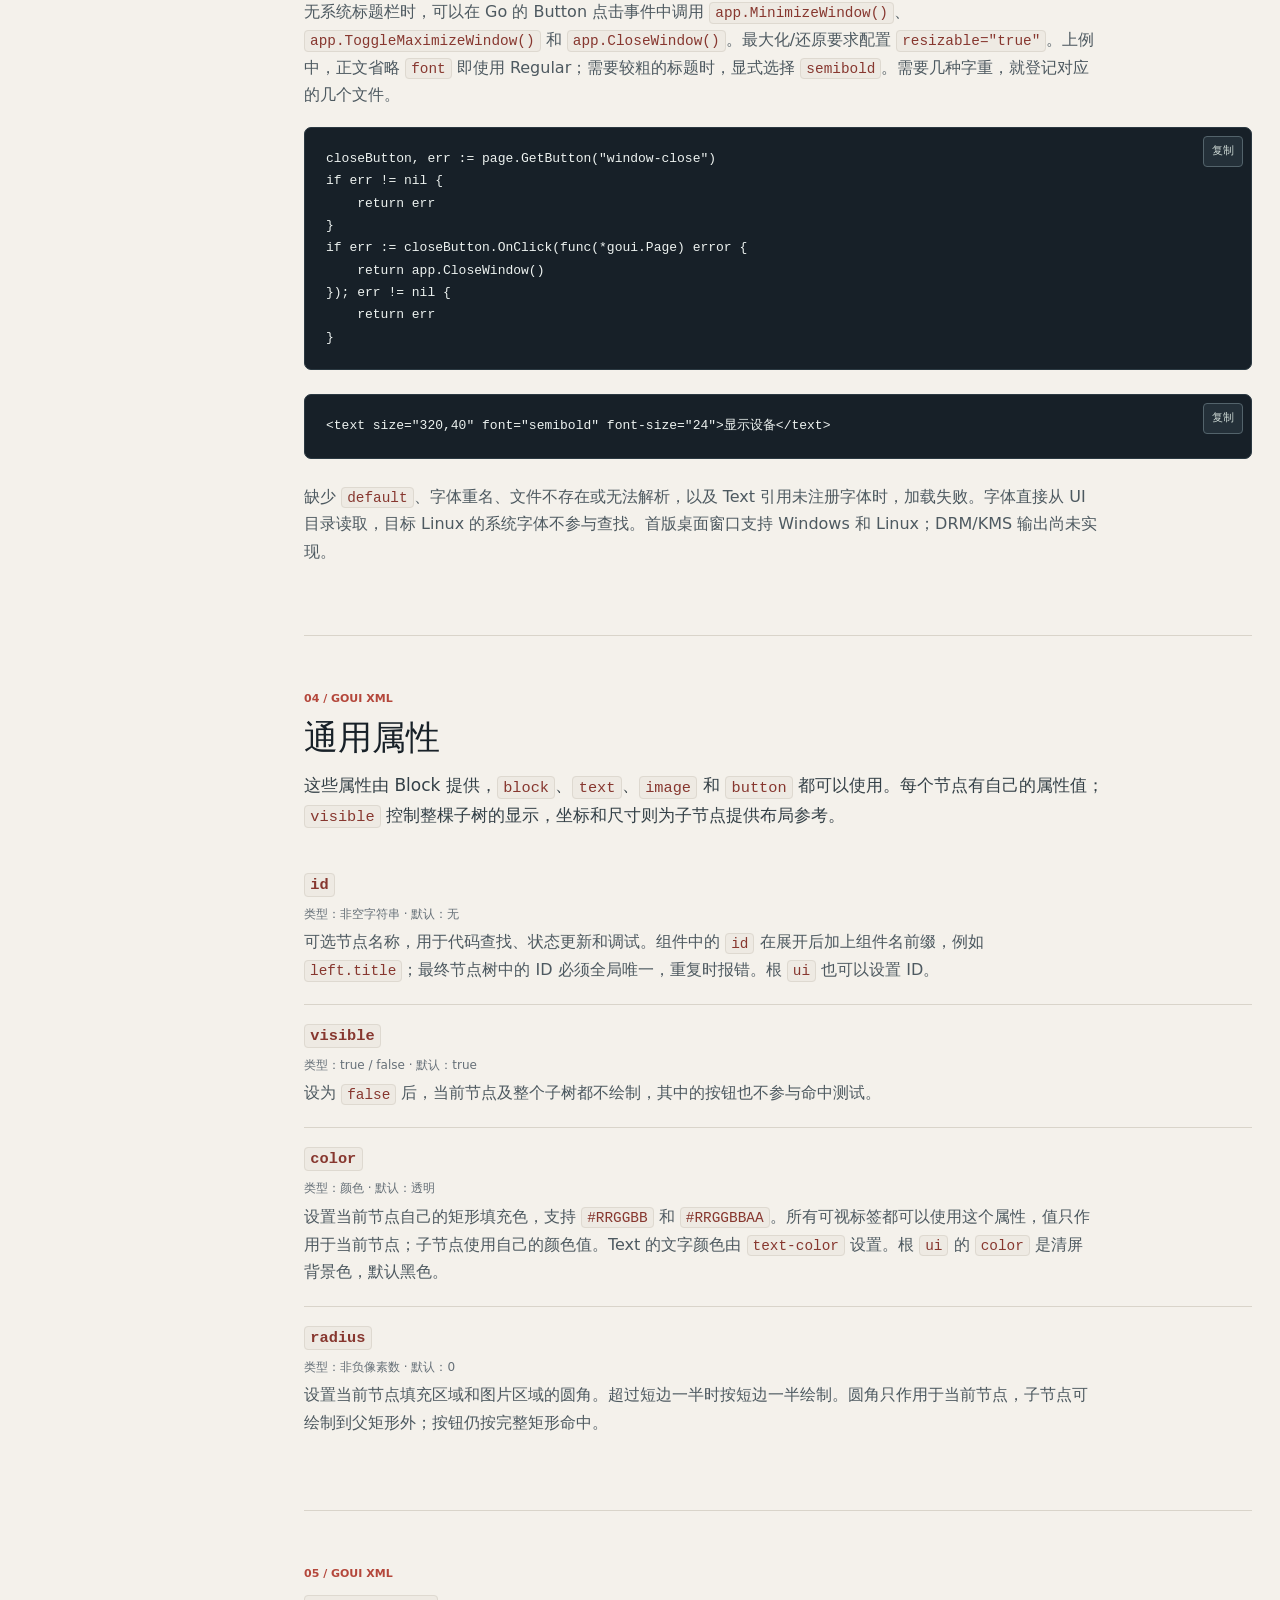
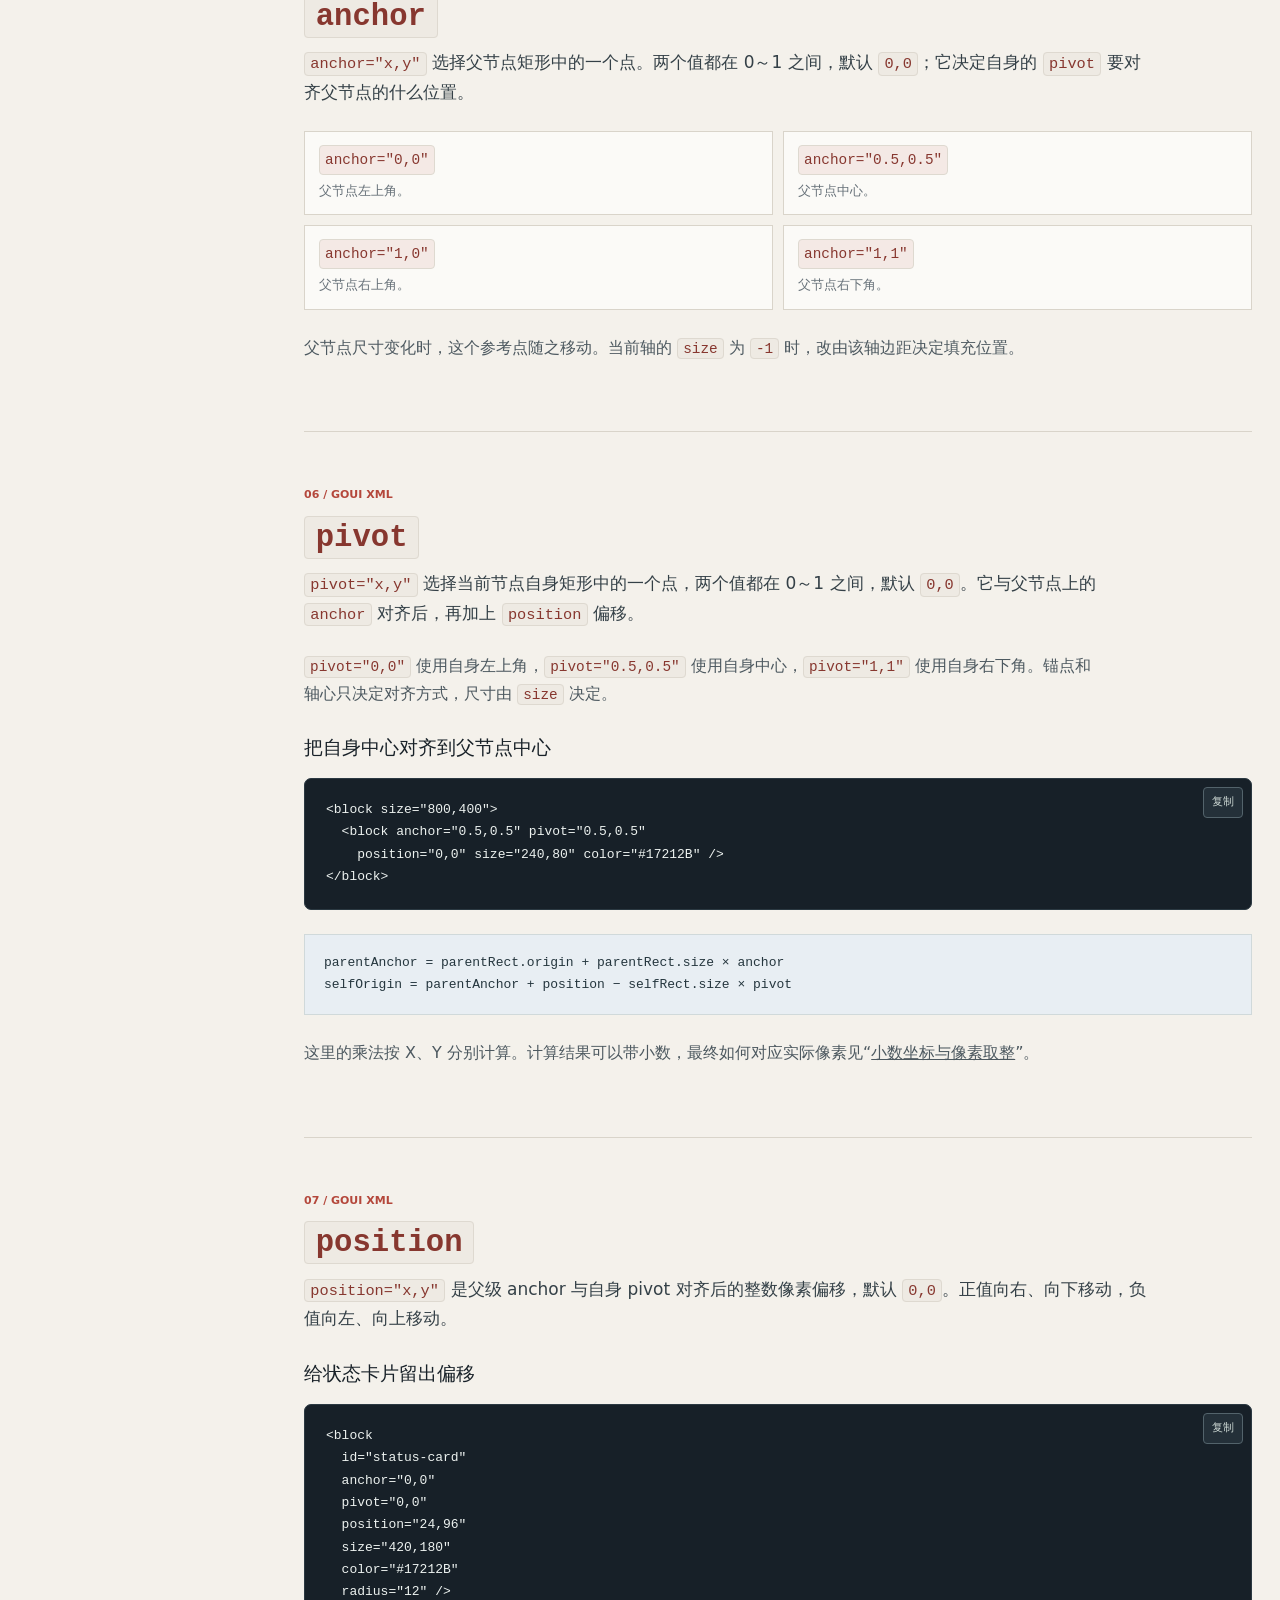
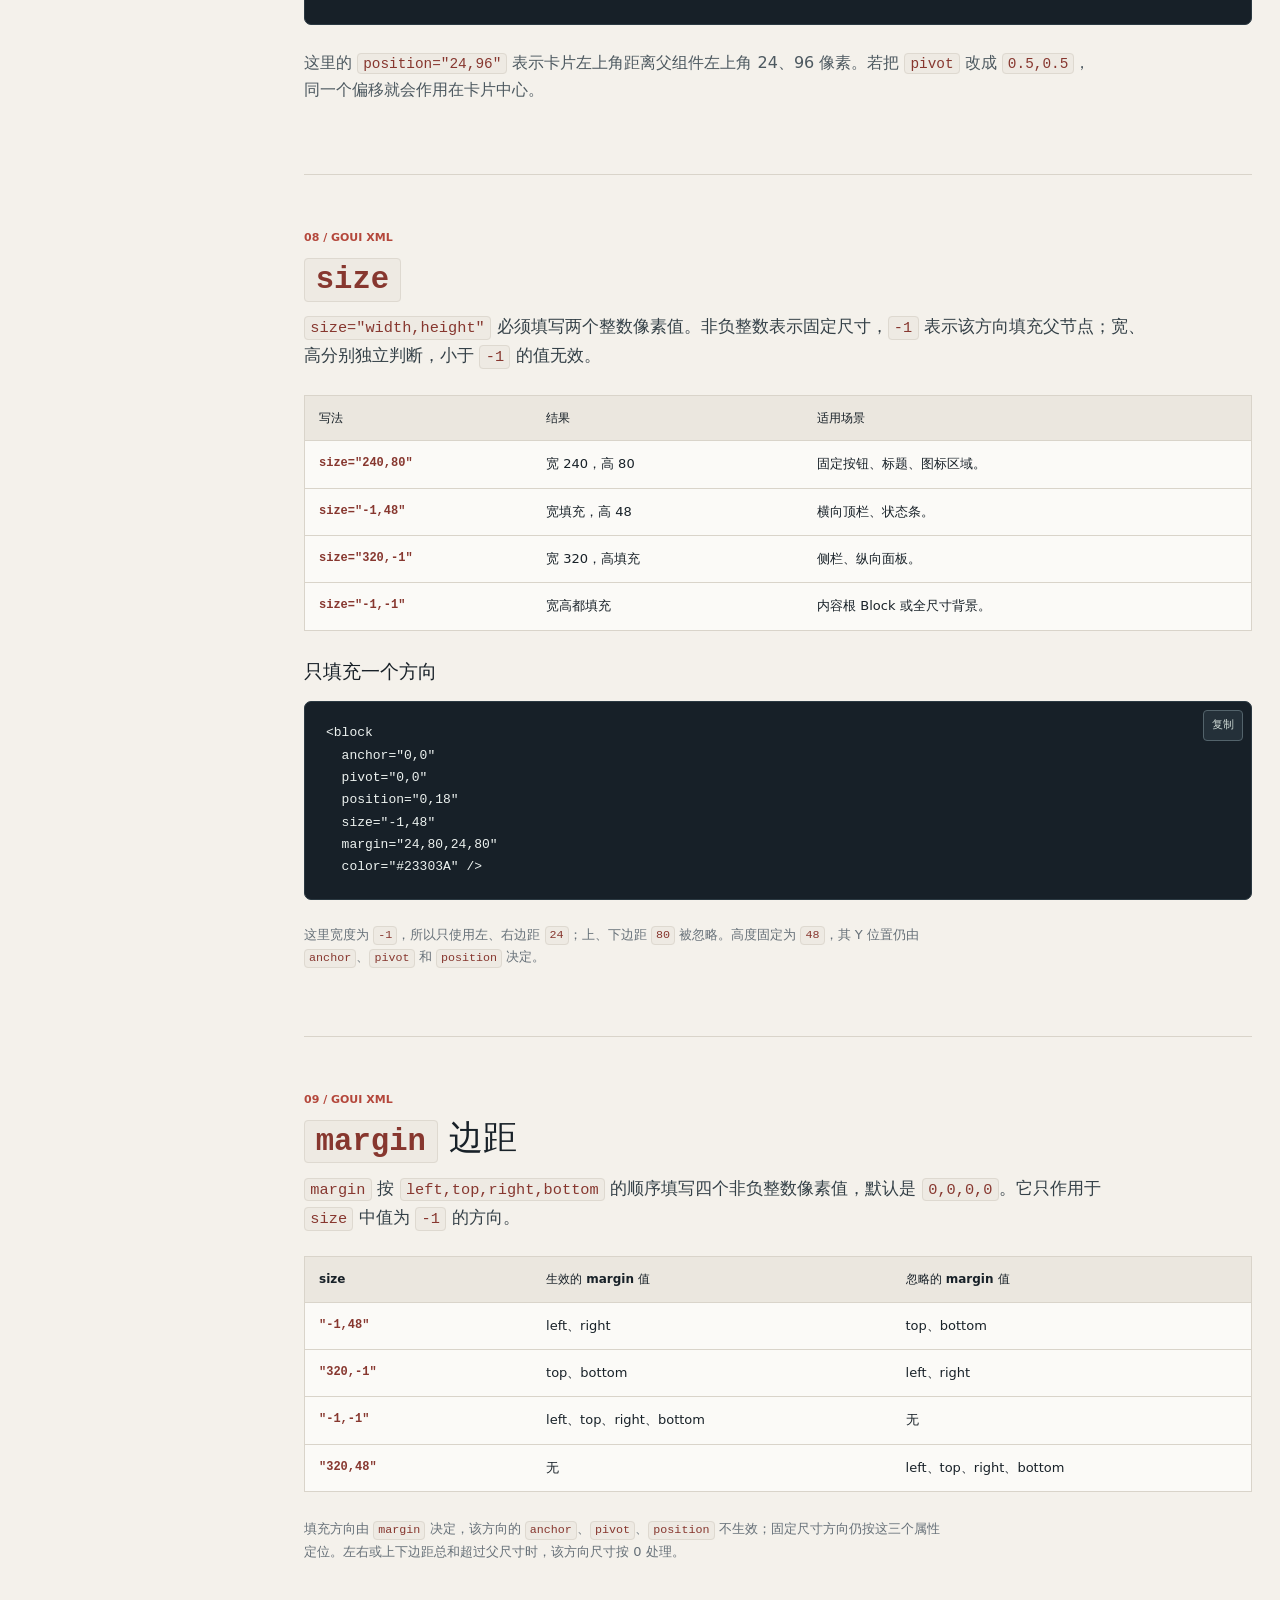
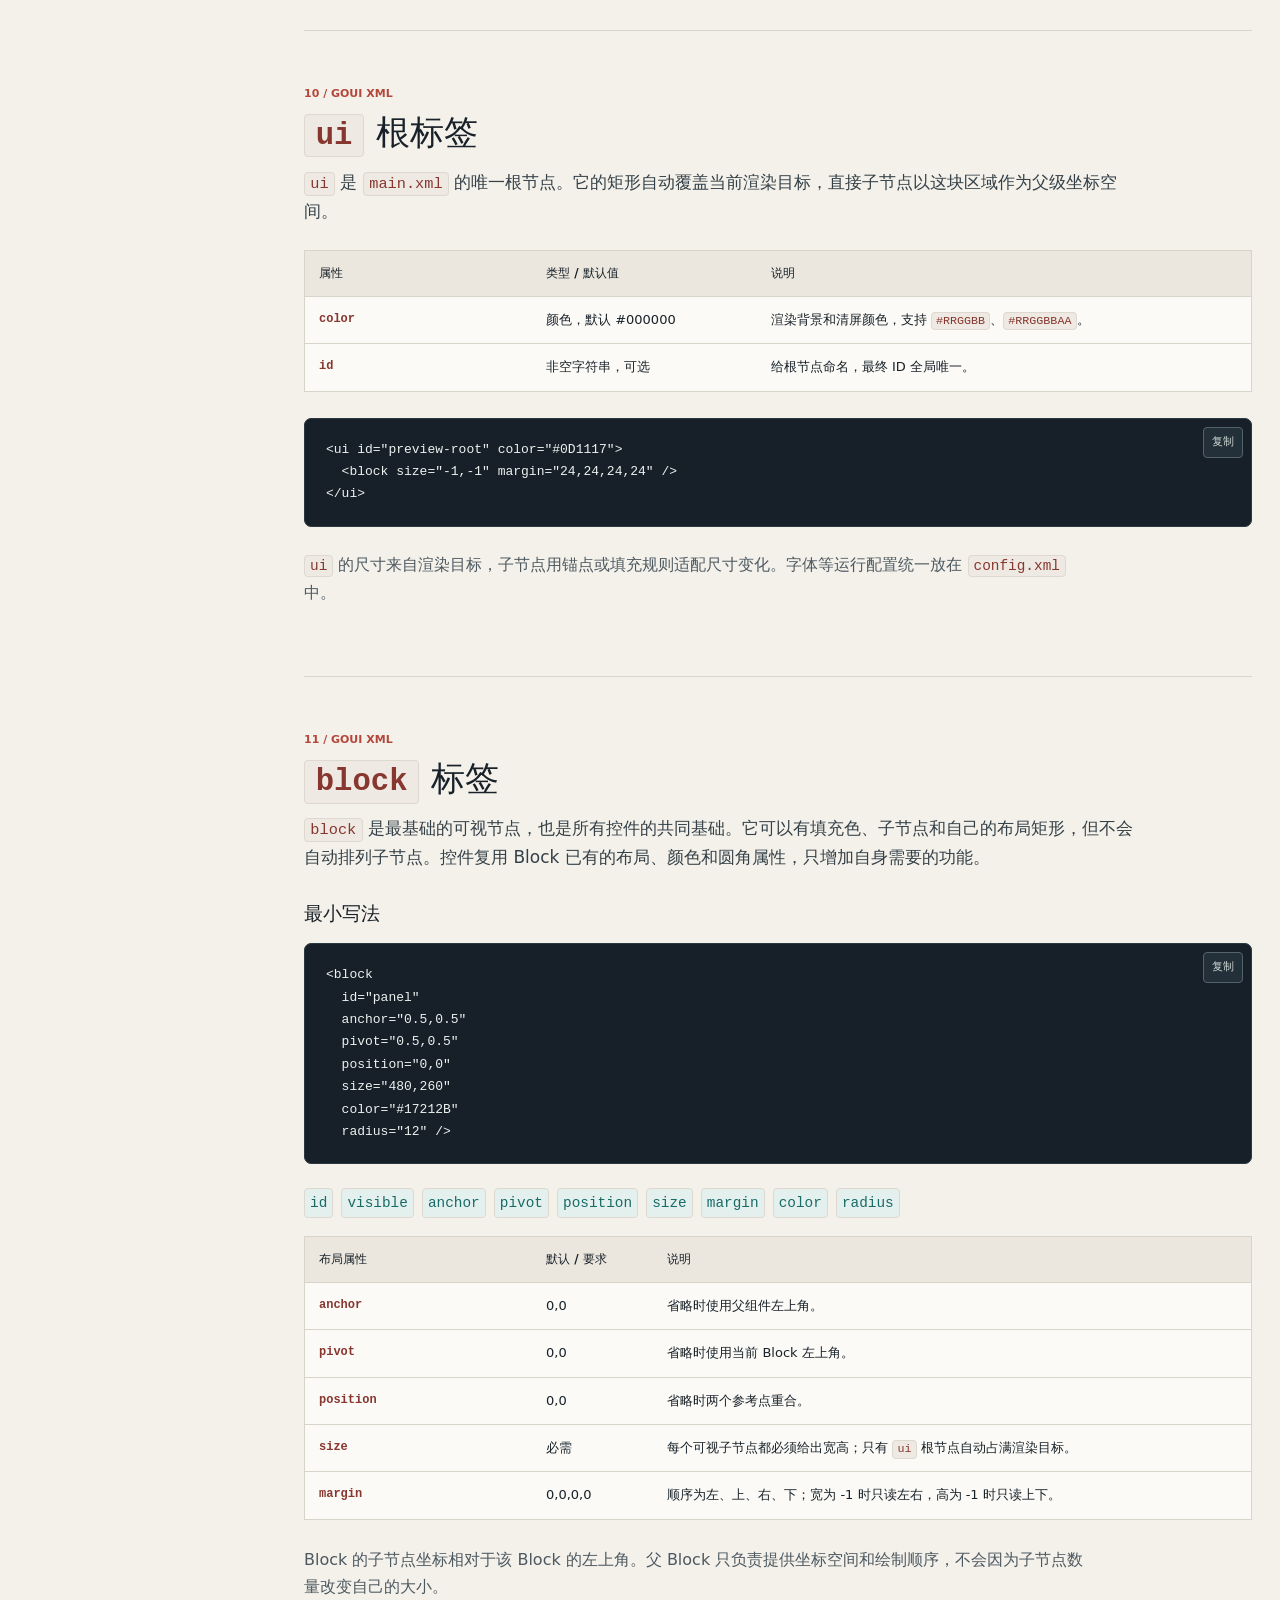
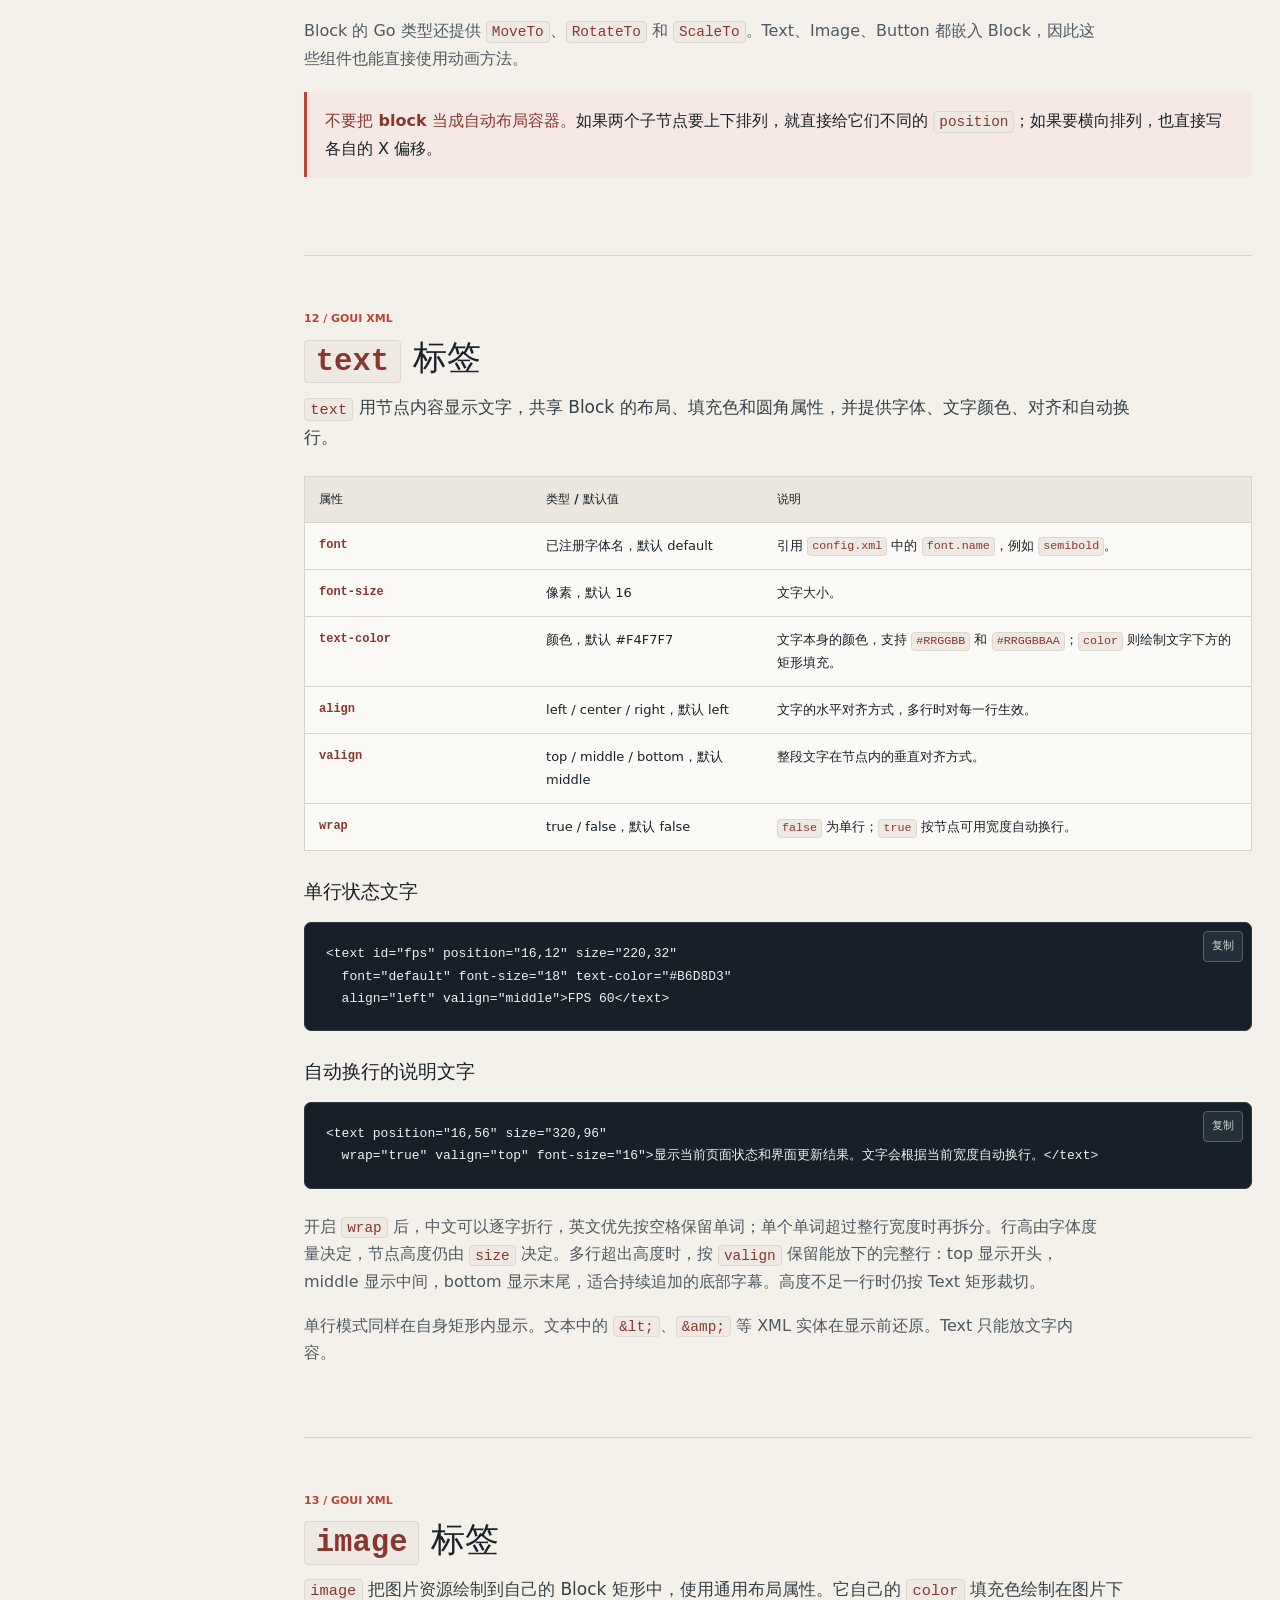
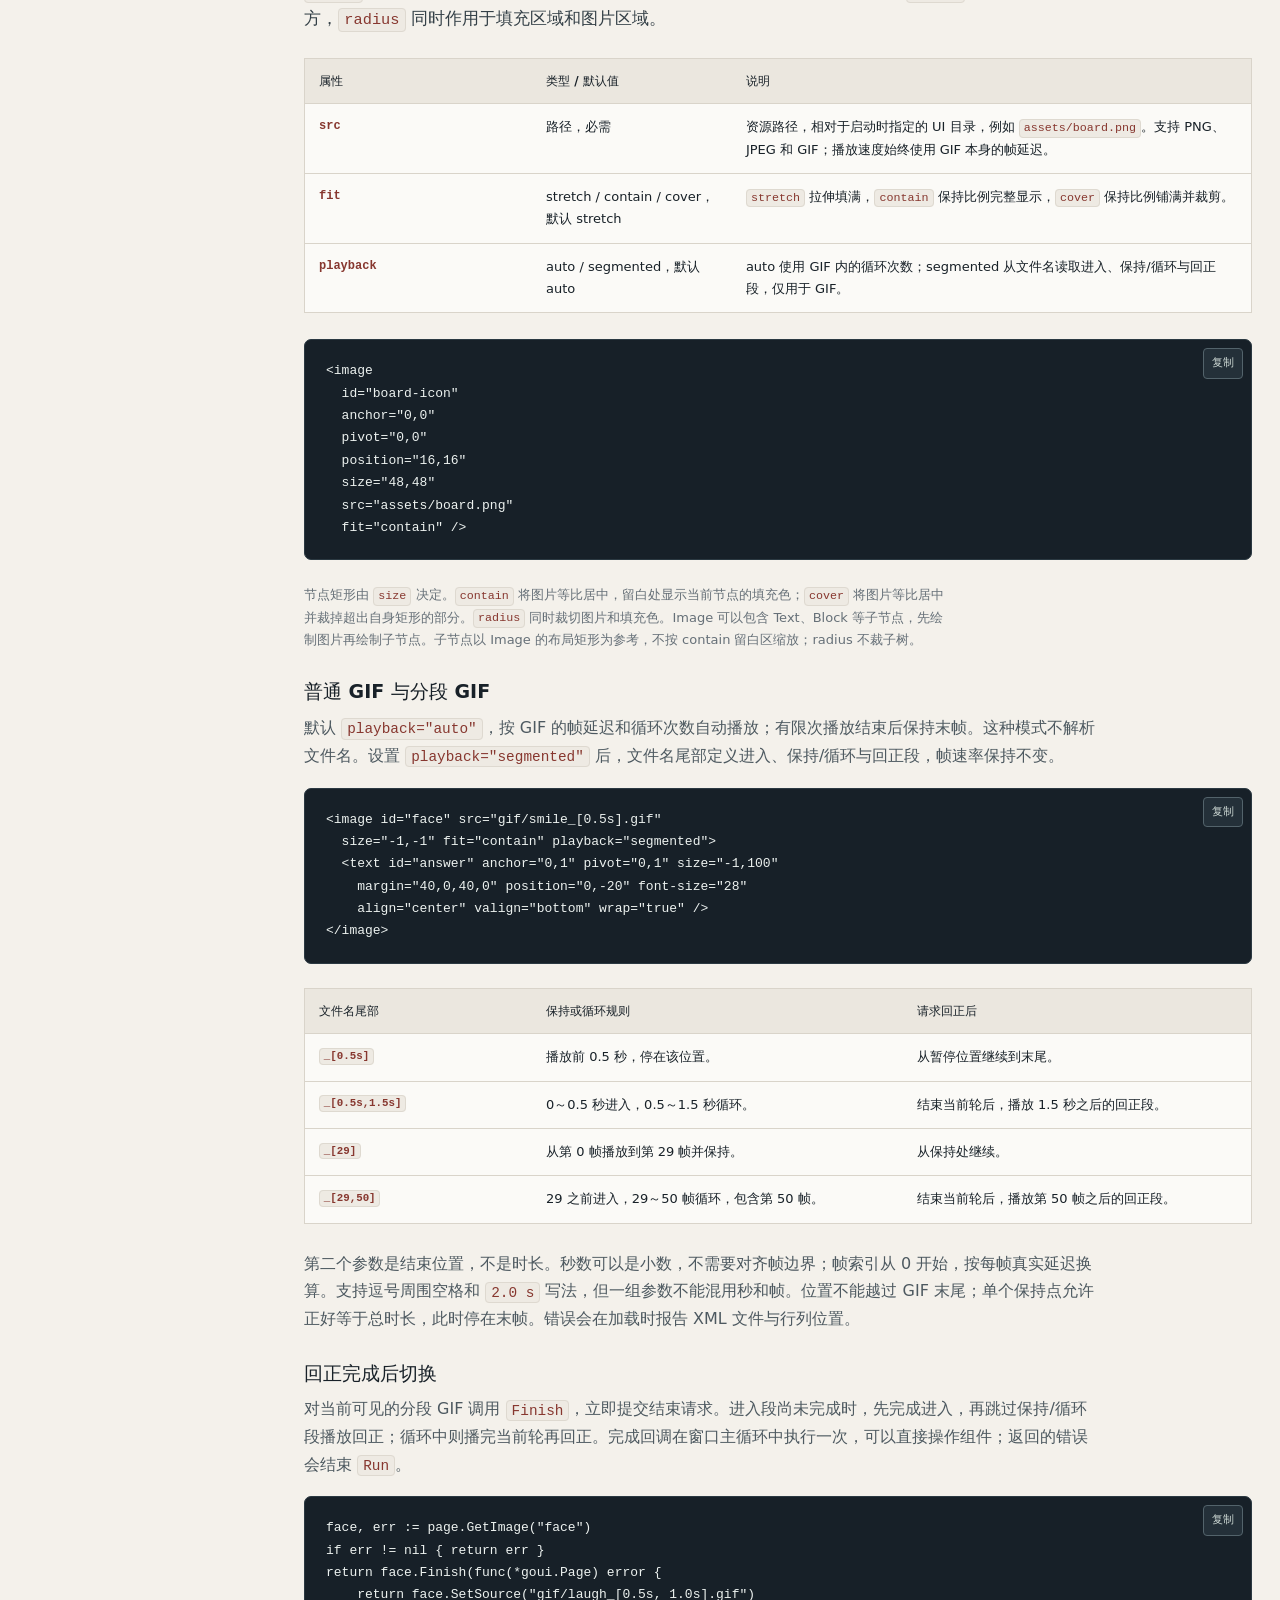
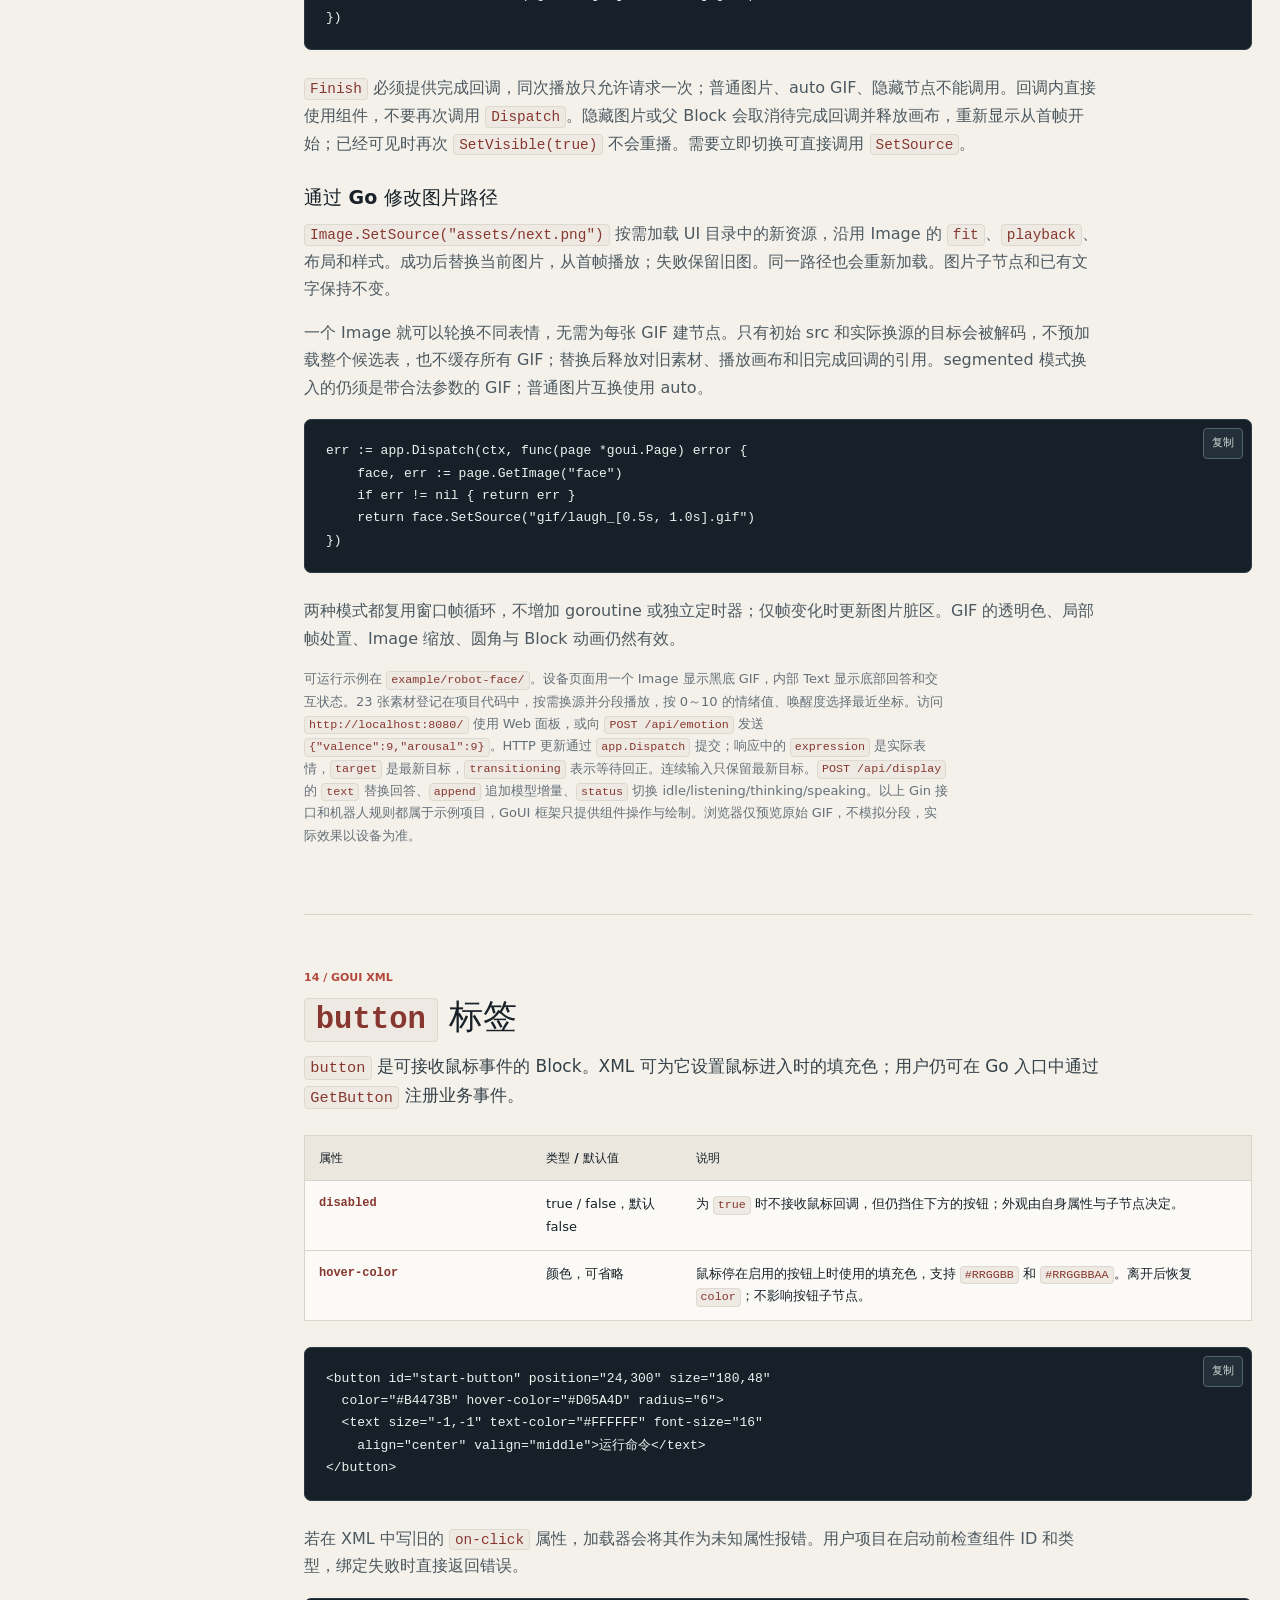
==== commit cfac5d5b: "整理机器人项目分层，支持单图换源与实时回答文字" ====
--- a/doc/index.html
+++ b/doc/index.html
@@ -413,7 +413,7 @@
         <h3>自动换行的说明文字</h3>
         <pre><code class="language-xml" data-example="text-wrapping">&lt;text position="16,56" size="320,96"
   wrap="true" valign="top" font-size="16"&gt;显示当前页面状态和界面更新结果。文字会根据当前宽度自动换行。&lt;/text&gt;</code></pre>
-        <p>开启 <code>wrap</code> 后，中文可以逐字折行，英文优先按空格保留单词；单个单词超过整行宽度时再拆分。行高由字体度量决定，超出当前 Text 矩形的文字裁掉，节点高度仍由 <code>size</code> 决定。</p>
+        <p>开启 <code>wrap</code> 后，中文可以逐字折行，英文优先按空格保留单词；单个单词超过整行宽度时再拆分。行高由字体度量决定，节点高度仍由 <code>size</code> 决定。多行超出高度时，按 <code>valign</code> 保留能放下的完整行：top 显示开头，middle 显示中间，bottom 显示末尾，适合持续追加的底部字幕。高度不足一行时仍按 Text 矩形裁切。</p>
         <p>单行模式同样在自身矩形内显示。文本中的 <code>&amp;lt;</code>、<code>&amp;amp;</code> 等 XML 实体在显示前还原。Text 只能放文字内容。</p>
       </section>
 
@@ -439,13 +439,15 @@
   size="48,48"
   src="assets/board.png"
   fit="contain" /&gt;</code></pre>
-        <p class="small">节点矩形由 <code>size</code> 决定。<code>contain</code> 将图片等比居中，留白处显示当前节点的填充色；<code>cover</code> 将图片等比居中并裁掉超出自身矩形的部分。<code>radius</code> 同时裁切图片和填充色。Image 不包含子节点。</p>
+        <p class="small">节点矩形由 <code>size</code> 决定。<code>contain</code> 将图片等比居中，留白处显示当前节点的填充色；<code>cover</code> 将图片等比居中并裁掉超出自身矩形的部分。<code>radius</code> 同时裁切图片和填充色。Image 可以包含 Text、Block 等子节点，先绘制图片再绘制子节点。子节点以 Image 的布局矩形为参考，不按 contain 留白区缩放；radius 不裁子树。</p>
         <h3>普通 GIF 与分段 GIF</h3>
         <p>默认 <code>playback="auto"</code>，按 GIF 的帧延迟和循环次数自动播放；有限次播放结束后保持末帧。这种模式不解析文件名。设置 <code>playback="segmented"</code> 后，文件名尾部定义进入、保持/循环与回正段，帧速率保持不变。</p>
-        <pre><code class="language-xml">&lt;image id="normal" src="gif/smile_[0.5s].gif"
-  size="500,500" fit="contain" playback="segmented" /&gt;
-&lt;image id="happy" src="gif/laugh_[0.5s, 1.0s].gif"
-  size="500,500" fit="contain" playback="segmented" visible="false" /&gt;</code></pre>
+        <pre><code class="language-xml">&lt;image id="face" src="gif/smile_[0.5s].gif"
+  size="-1,-1" fit="contain" playback="segmented"&gt;
+  &lt;text id="answer" anchor="0,1" pivot="0,1" size="-1,100"
+    margin="40,0,40,0" position="0,-20" font-size="28"
+    align="center" valign="bottom" wrap="true" /&gt;
+&lt;/image&gt;</code></pre>
         <div class="table-wrap">
           <table>
             <thead><tr><th>文件名尾部</th><th>保持或循环规则</th><th>请求回正后</th></tr></thead>
@@ -460,17 +462,22 @@
         <p>第二个参数是结束位置，不是时长。秒数可以是小数，不需要对齐帧边界；帧索引从 0 开始，按每帧真实延迟换算。支持逗号周围空格和 <code>2.0 s</code> 写法，但一组参数不能混用秒和帧。位置不能越过 GIF 末尾；单个保持点允许正好等于总时长，此时停在末帧。错误会在加载时报告 XML 文件与行列位置。</p>
         <h3>回正完成后切换</h3>
         <p>对当前可见的分段 GIF 调用 <code>Finish</code>，立即提交结束请求。进入段尚未完成时，先完成进入，再跳过保持/循环段播放回正；循环中则播完当前轮再回正。完成回调在窗口主循环中执行一次，可以直接操作组件；返回的错误会结束 <code>Run</code>。</p>
-        <pre><code class="language-go">normal, err := page.GetImage("normal")
+        <pre><code class="language-go">face, err := page.GetImage("face")
 if err != nil { return err }
-happy, err := page.GetImage("happy")
-if err != nil { return err }
-return normal.Finish(func(*goui.Page) error {
-    if err := normal.SetVisible(false); err != nil { return err }
-    return happy.SetVisible(true)
+return face.Finish(func(*goui.Page) error {
+    return face.SetSource("gif/laugh_[0.5s, 1.0s].gif")
 })</code></pre>
-        <p><code>Finish</code> 必须提供完成回调，同次播放只允许请求一次；普通图片、auto GIF、隐藏节点不能调用。回调内直接使用组件，不要再次调用 <code>Dispatch</code>。隐藏图片或父 Block 会取消待完成回调并释放画布，重新显示从首帧开始；已经可见时再次 <code>SetVisible(true)</code> 不会重播。需要立即切换仍可直接隐藏旧图、显示新图。</p>
+        <p><code>Finish</code> 必须提供完成回调，同次播放只允许请求一次；普通图片、auto GIF、隐藏节点不能调用。回调内直接使用组件，不要再次调用 <code>Dispatch</code>。隐藏图片或父 Block 会取消待完成回调并释放画布，重新显示从首帧开始；已经可见时再次 <code>SetVisible(true)</code> 不会重播。需要立即切换可直接调用 <code>SetSource</code>。</p>
+        <h3>通过 Go 修改图片路径</h3>
+        <p><code>Image.SetSource("assets/next.png")</code> 按需加载 UI 目录中的新资源，沿用 Image 的 <code>fit</code>、<code>playback</code>、布局和样式。成功后替换当前图片，从首帧播放；失败保留旧图。同一路径也会重新加载。图片子节点和已有文字保持不变。</p>
+        <p>一个 Image 就可以轮换不同表情，无需为每张 GIF 建节点。只有初始 src 和实际换源的目标会被解码，不预加载整个候选表，也不缓存所有 GIF；替换后释放对旧素材、播放画布和旧完成回调的引用。segmented 模式换入的仍须是带合法参数的 GIF；普通图片互换使用 auto。</p>
+        <pre><code class="language-go">err := app.Dispatch(ctx, func(page *goui.Page) error {
+    face, err := page.GetImage("face")
+    if err != nil { return err }
+    return face.SetSource("gif/laugh_[0.5s, 1.0s].gif")
+})</code></pre>
         <p>两种模式都复用窗口帧循环，不增加 goroutine 或独立定时器；仅帧变化时更新图片脏区。GIF 的透明色、局部帧处置、Image 缩放、圆角与 Block 动画仍然有效。</p>
-        <p class="small">可运行示例在 <code>example/robot-face/</code>。设备页面只显示黑底 GIF，23 张素材已启用分段，按 0～10 的情绪值、唤醒度选择最近坐标。访问 <code>http://localhost:8080/</code> 使用 Web 面板，或向 <code>POST /api/emotion</code> 发送 <code>{"valence":9,"arousal":9}</code>。HTTP 更新通过 <code>app.Dispatch</code> 提交；响应中的 <code>expression</code> 是实际表情，<code>target</code> 是最新目标，<code>transitioning</code> 表示等待回正。连续输入只保留最新目标。浏览器仅预览原始 GIF，不模拟分段，实际效果以设备为准。</p>
+        <p class="small">可运行示例在 <code>example/robot-face/</code>。设备页面用一个 Image 显示黑底 GIF，内部 Text 显示底部回答和交互状态。23 张素材登记在项目代码中，按需换源并分段播放，按 0～10 的情绪值、唤醒度选择最近坐标。访问 <code>http://localhost:8080/</code> 使用 Web 面板，或向 <code>POST /api/emotion</code> 发送 <code>{"valence":9,"arousal":9}</code>。HTTP 更新通过 <code>app.Dispatch</code> 提交；响应中的 <code>expression</code> 是实际表情，<code>target</code> 是最新目标，<code>transitioning</code> 表示等待回正。连续输入只保留最新目标。<code>POST /api/display</code> 的 <code>text</code> 替换回答、<code>append</code> 追加模型增量、<code>status</code> 切换 idle/listening/thinking/speaking。以上 Gin 接口和机器人规则都属于示例项目，GoUI 框架只提供组件操作与绘制。浏览器仅预览原始 GIF，不模拟分段，实际效果以设备为准。</p>
       </section>
 
       <section class="doc-section" id="button">
@@ -793,7 +800,7 @@
               <tr><td>&lt;ui&gt;</td><td>页面根节点，覆盖渲染目标。</td><td><code>id</code>、<code>color</code></td><td>是</td></tr>
               <tr><td>&lt;block&gt;</td><td>基础矩形、填充色、坐标空间和分组。</td><td>布局属性、通用属性；Go API 可移动、旋转、缩放</td><td>是</td></tr>
               <tr><td>&lt;text&gt;</td><td>显示单行或自动换行文字。</td><td>布局与通用属性、<code>font</code>、<code>font-size</code>、<code>text-color</code>、<code>align</code>、<code>valign</code>、<code>wrap</code></td><td>文字内容</td></tr>
-              <tr><td>&lt;image&gt;</td><td>绘制静态图片或播放 GIF 动画。</td><td>布局与通用属性、<code>src</code>、<code>fit</code>、<code>playback</code></td><td>否</td></tr>
+              <tr><td>&lt;image&gt;</td><td>绘制静态图片或播放 GIF 动画。</td><td>布局与通用属性、<code>src</code>、<code>fit</code>、<code>playback</code>；Go API 可 SetSource</td><td>是</td></tr>
               <tr><td>&lt;button&gt;</td><td>可命中的交互区域，可组合子节点。</td><td>布局与通用属性、<code>disabled</code>、<code>hover-color</code>；鼠标事件由 Go 代码绑定</td><td>是</td></tr>
               <tr><td>&lt;component&gt;</td><td>展开组件文件并给 ID 加点号前缀。</td><td>引用：<code>src</code>、<code>name</code>；定义：透明根包装</td><td>定义中可有多个节点；引用为空标签</td></tr>
             </tbody>
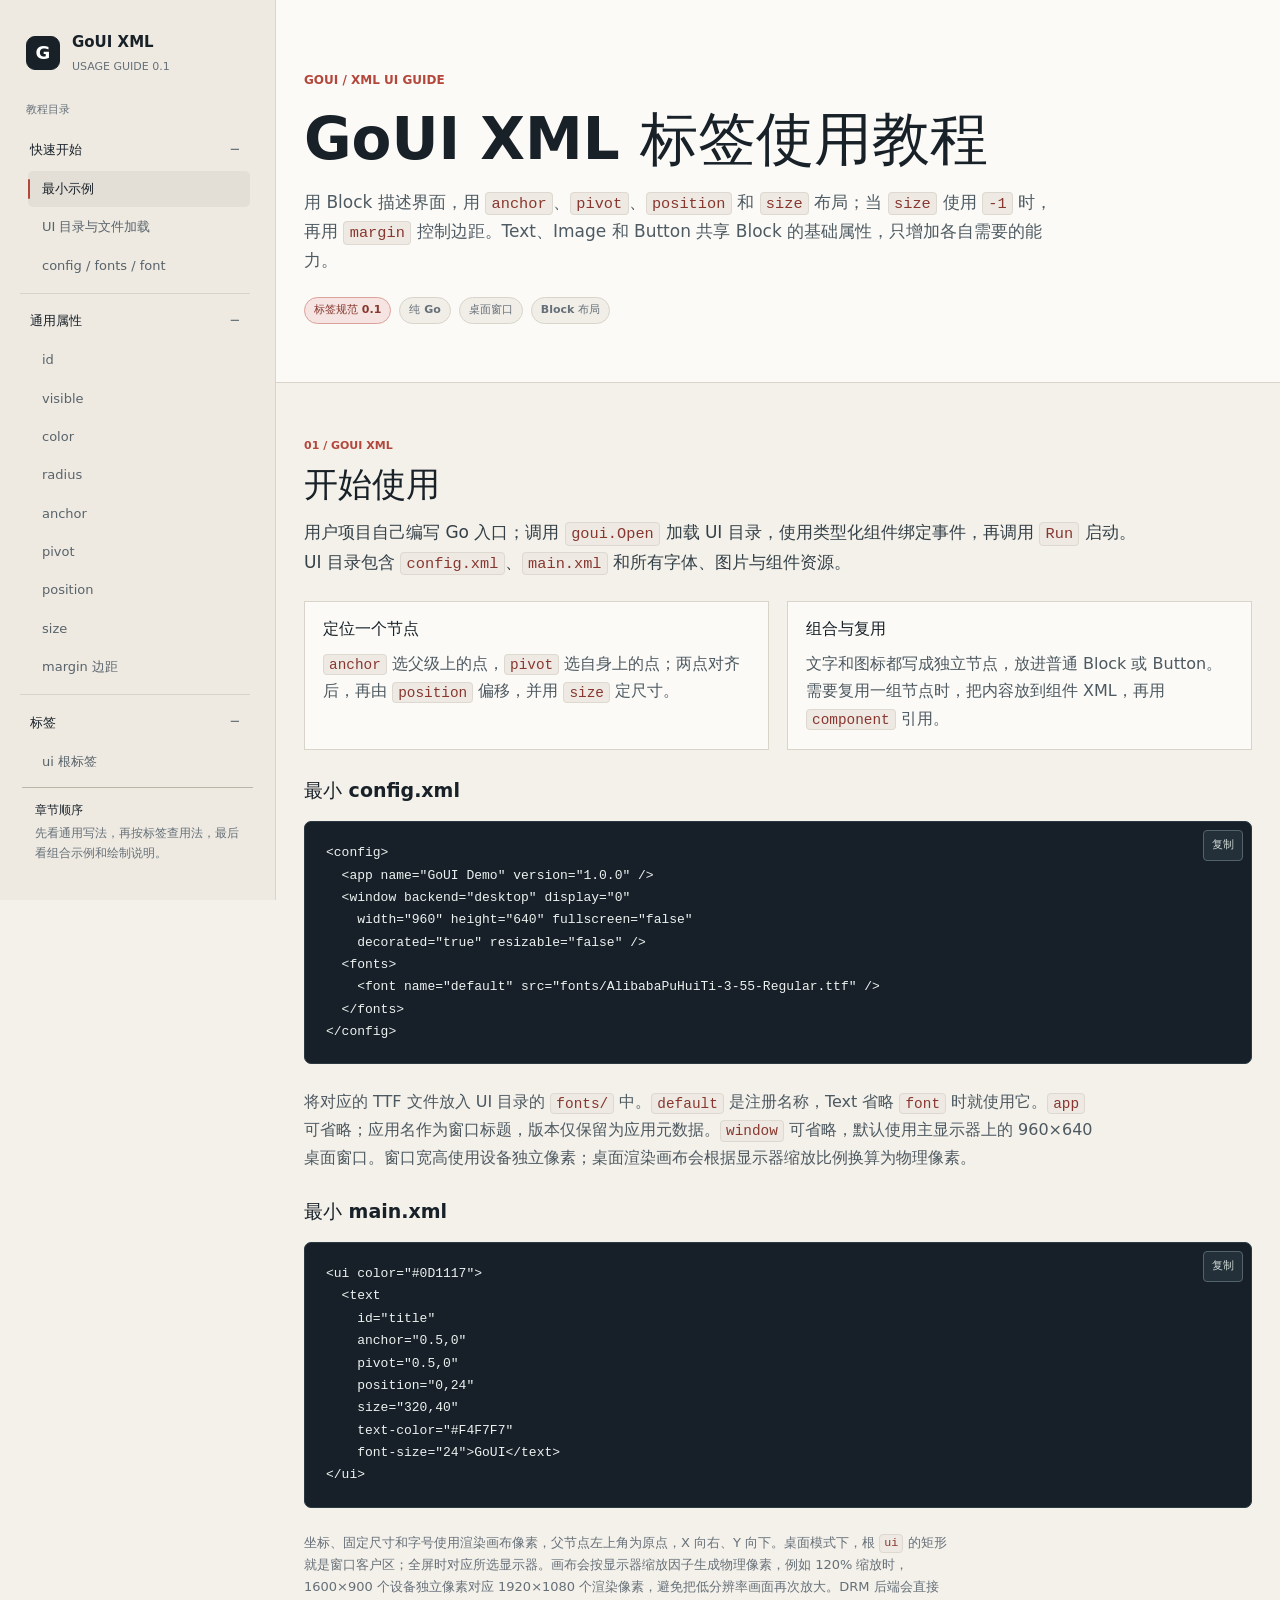
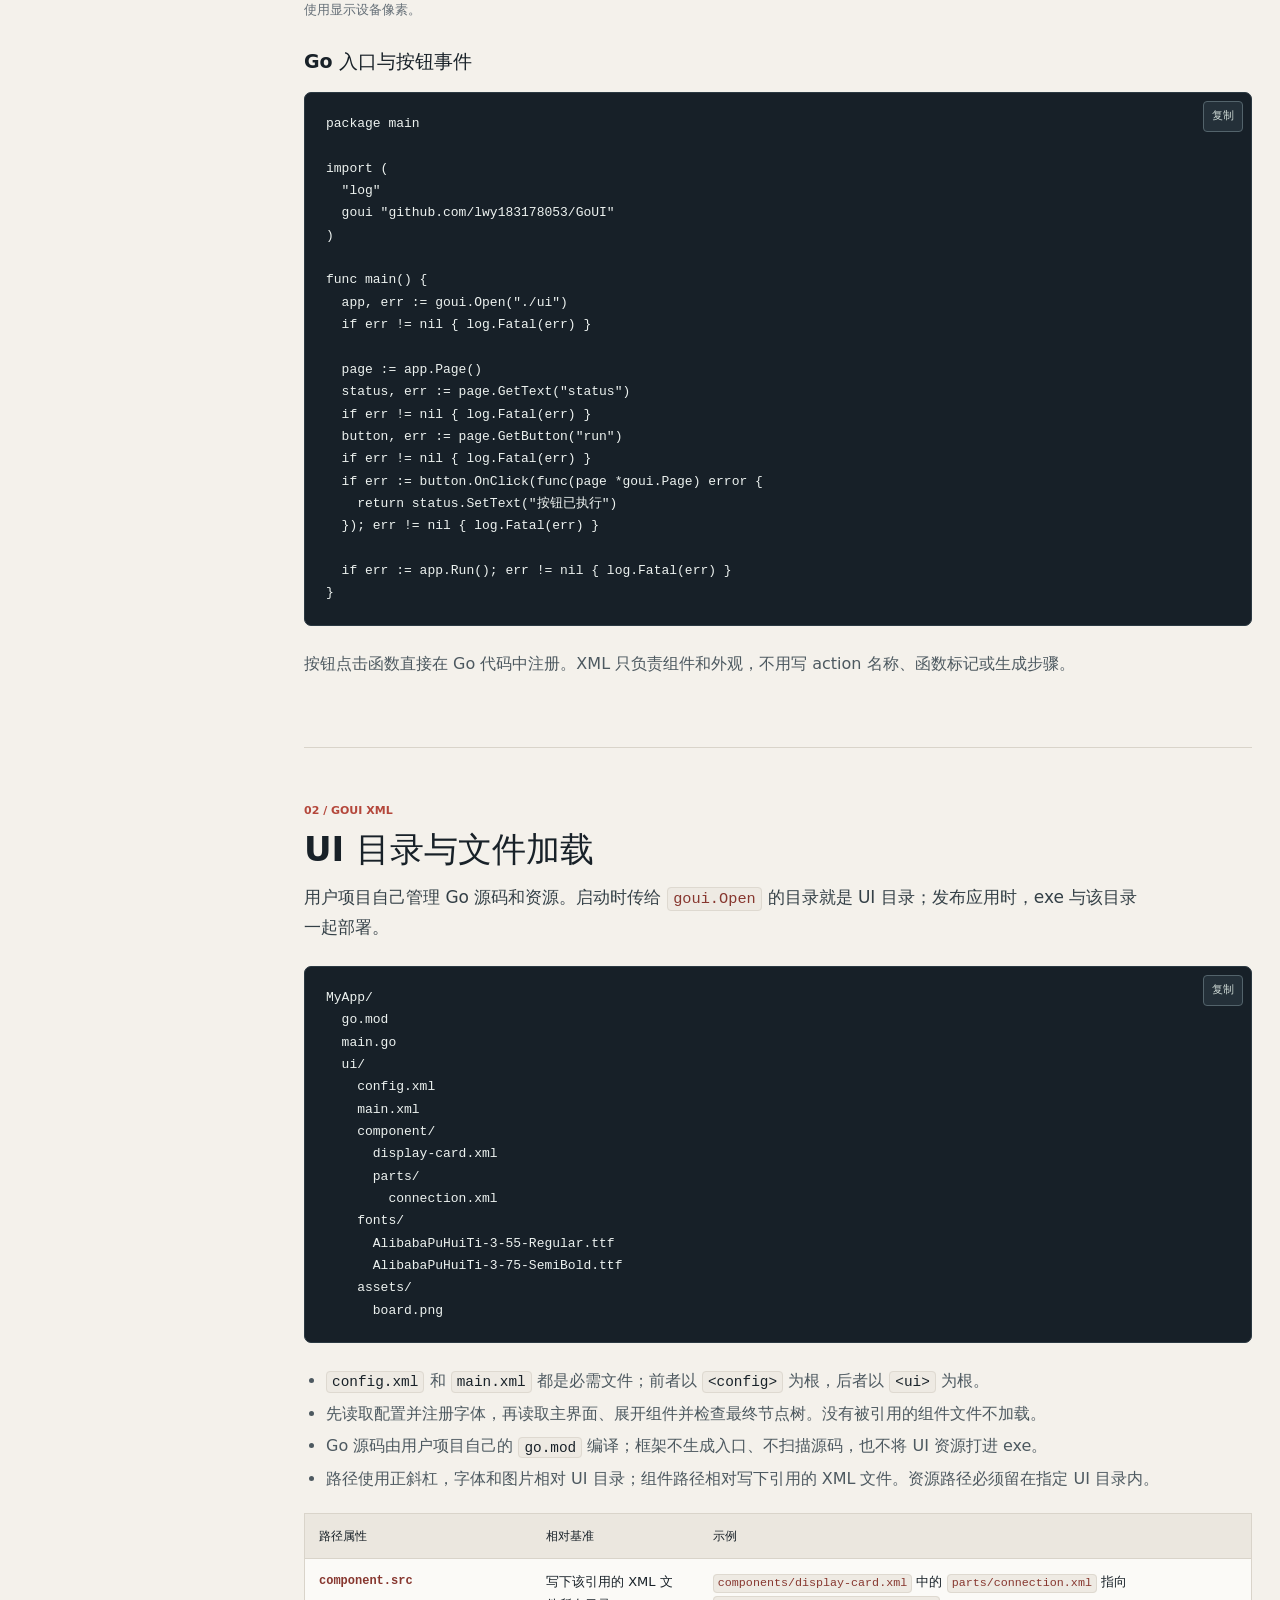
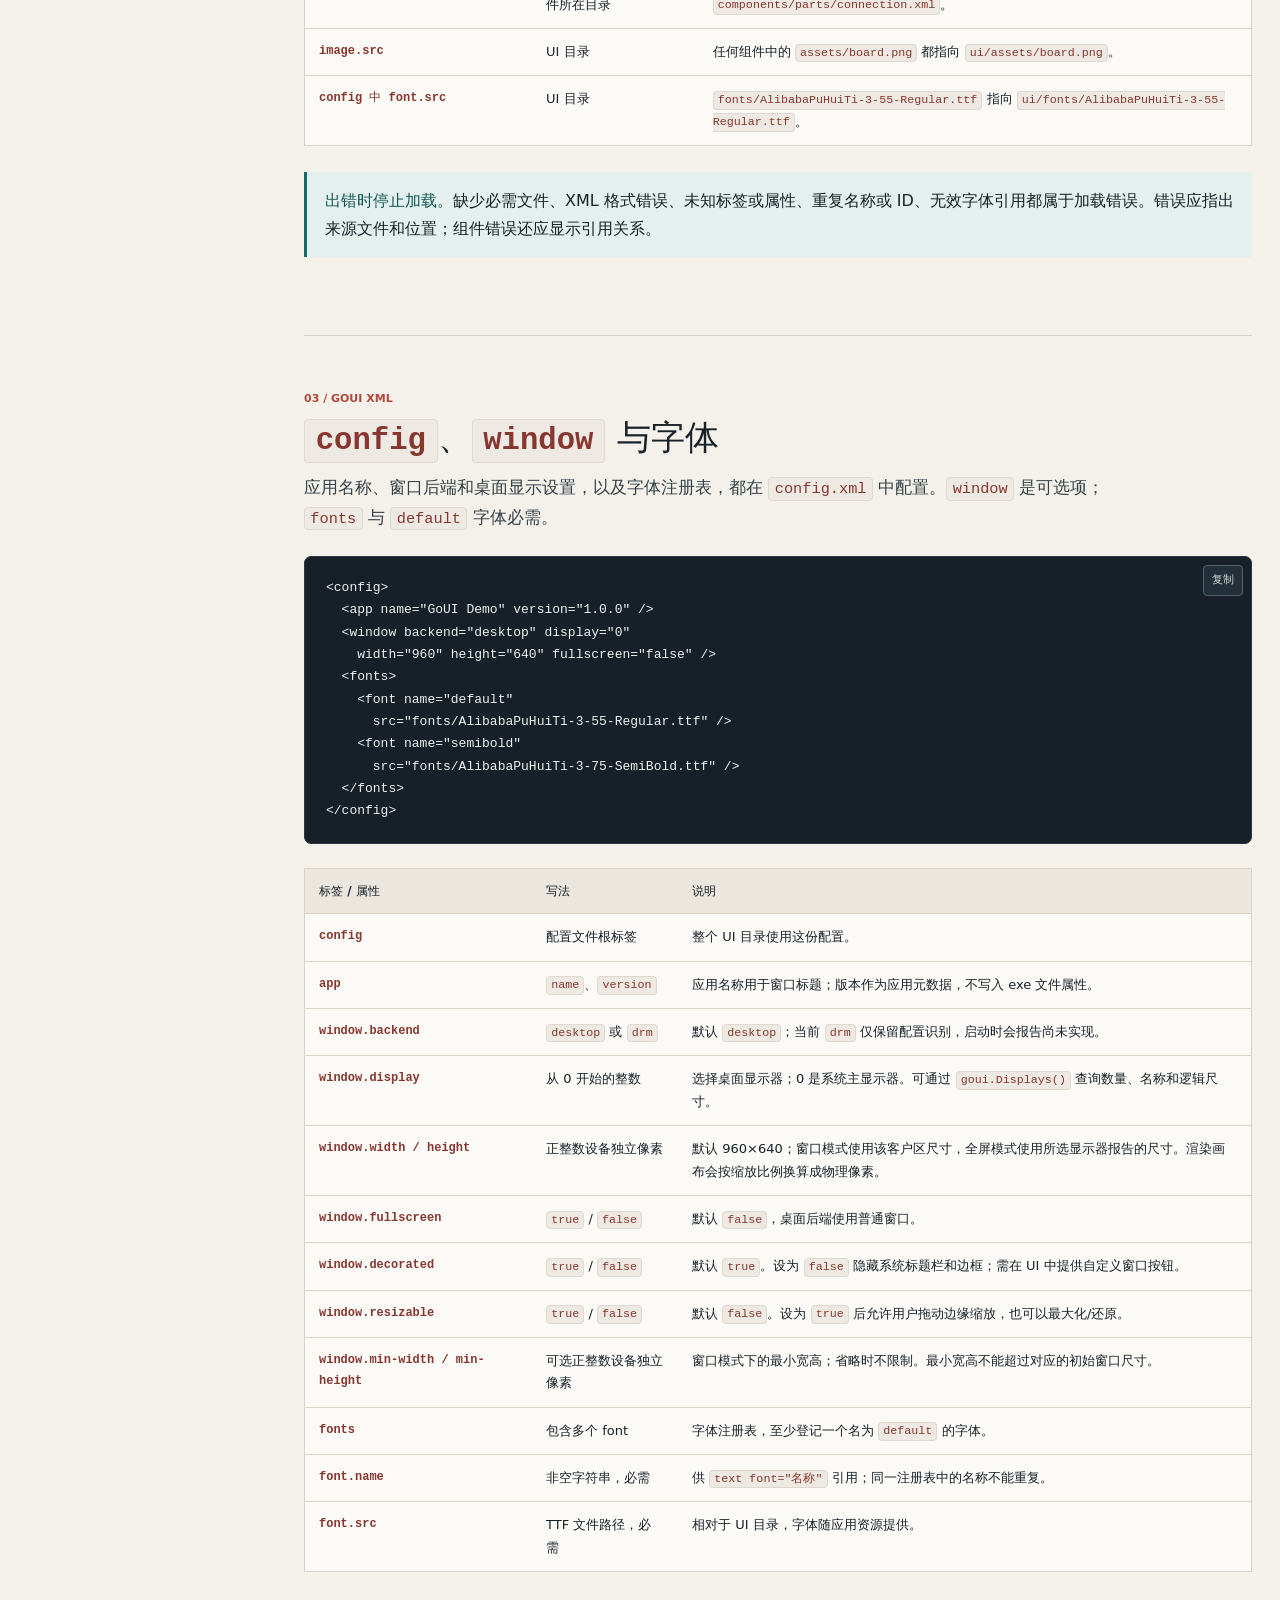
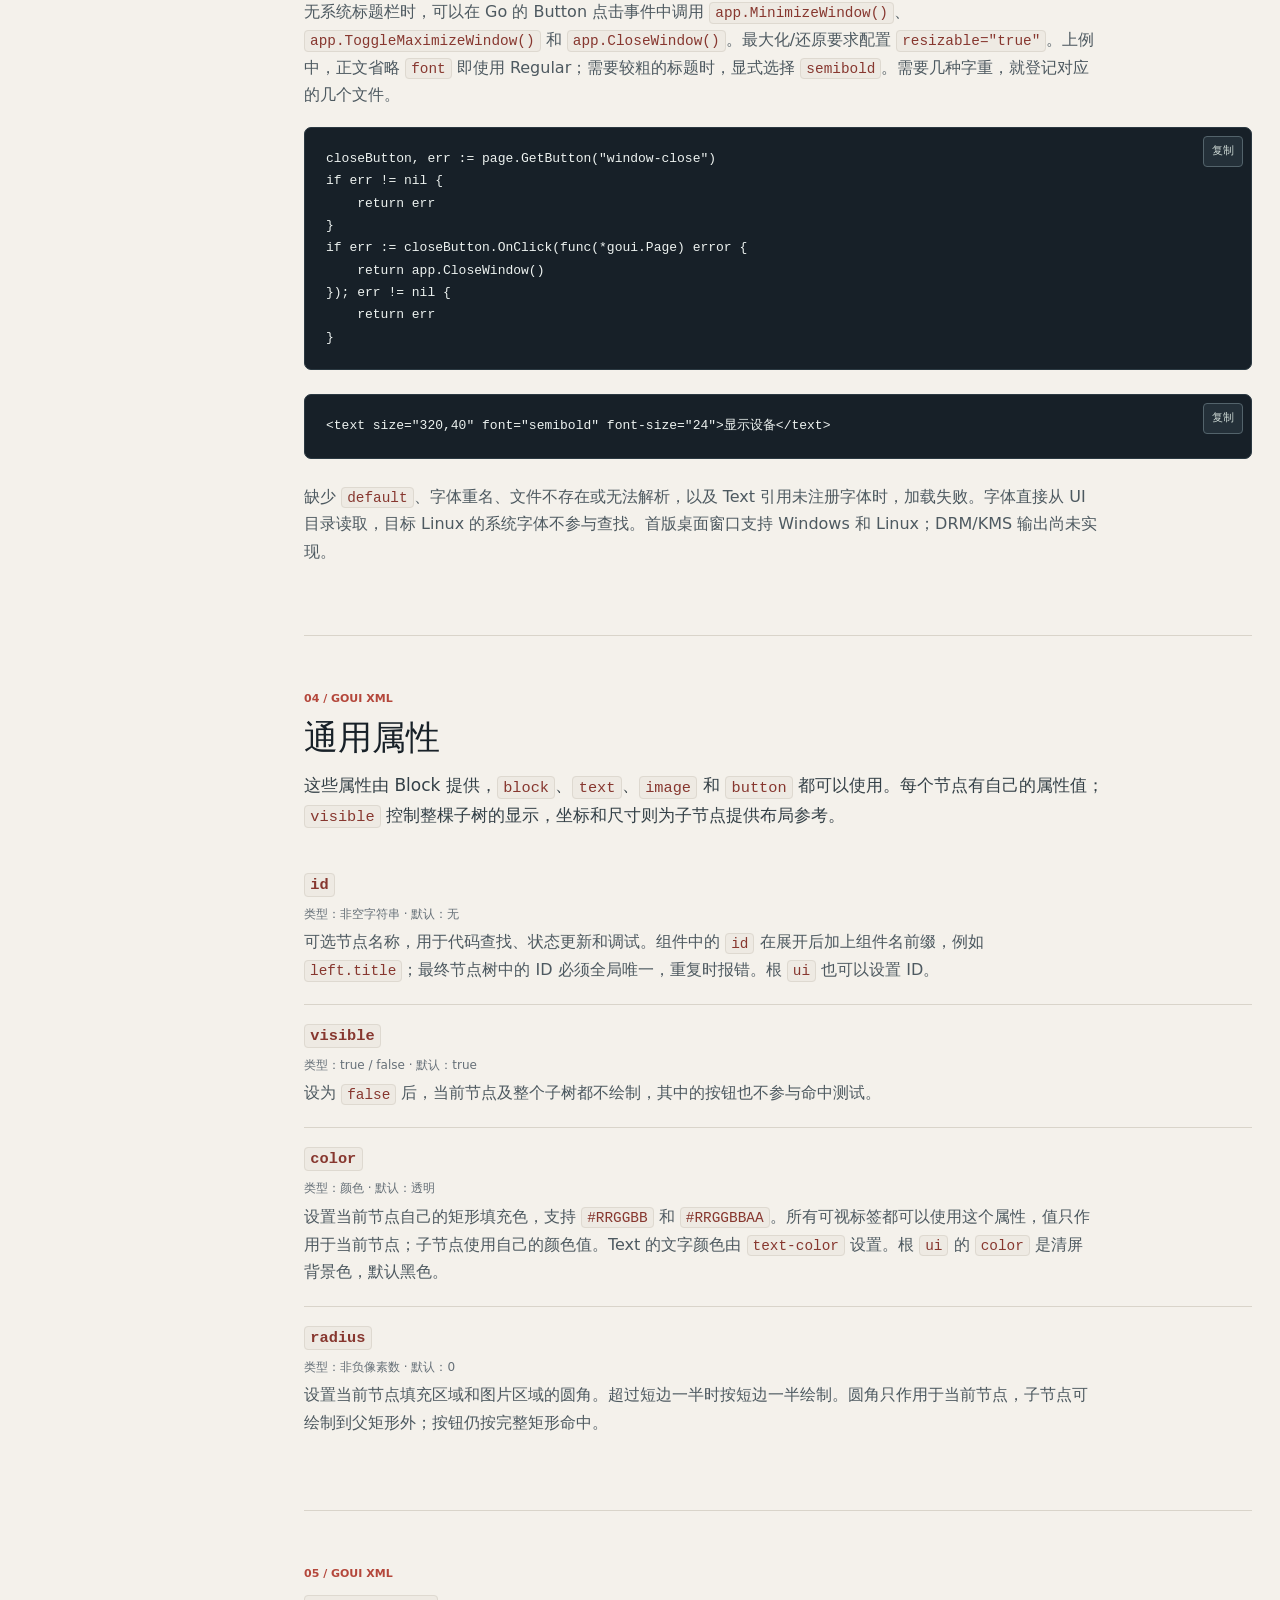
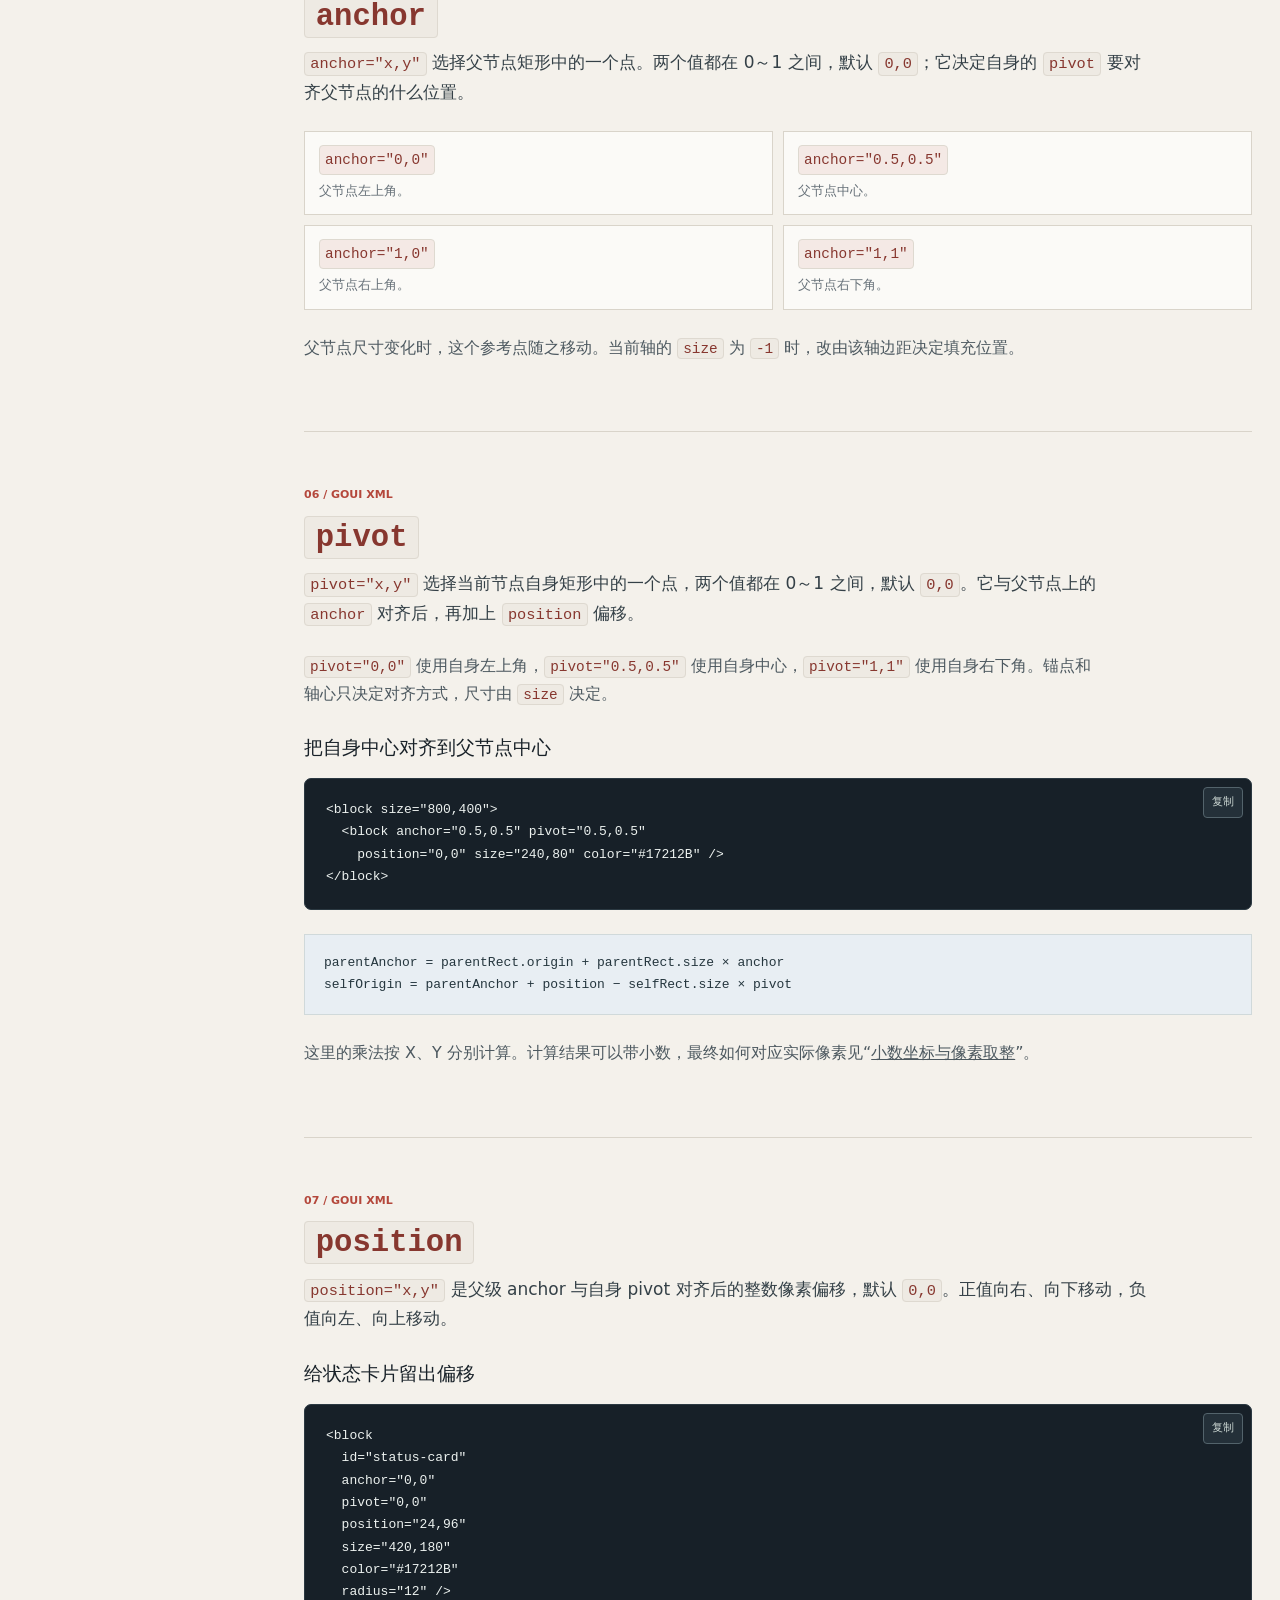
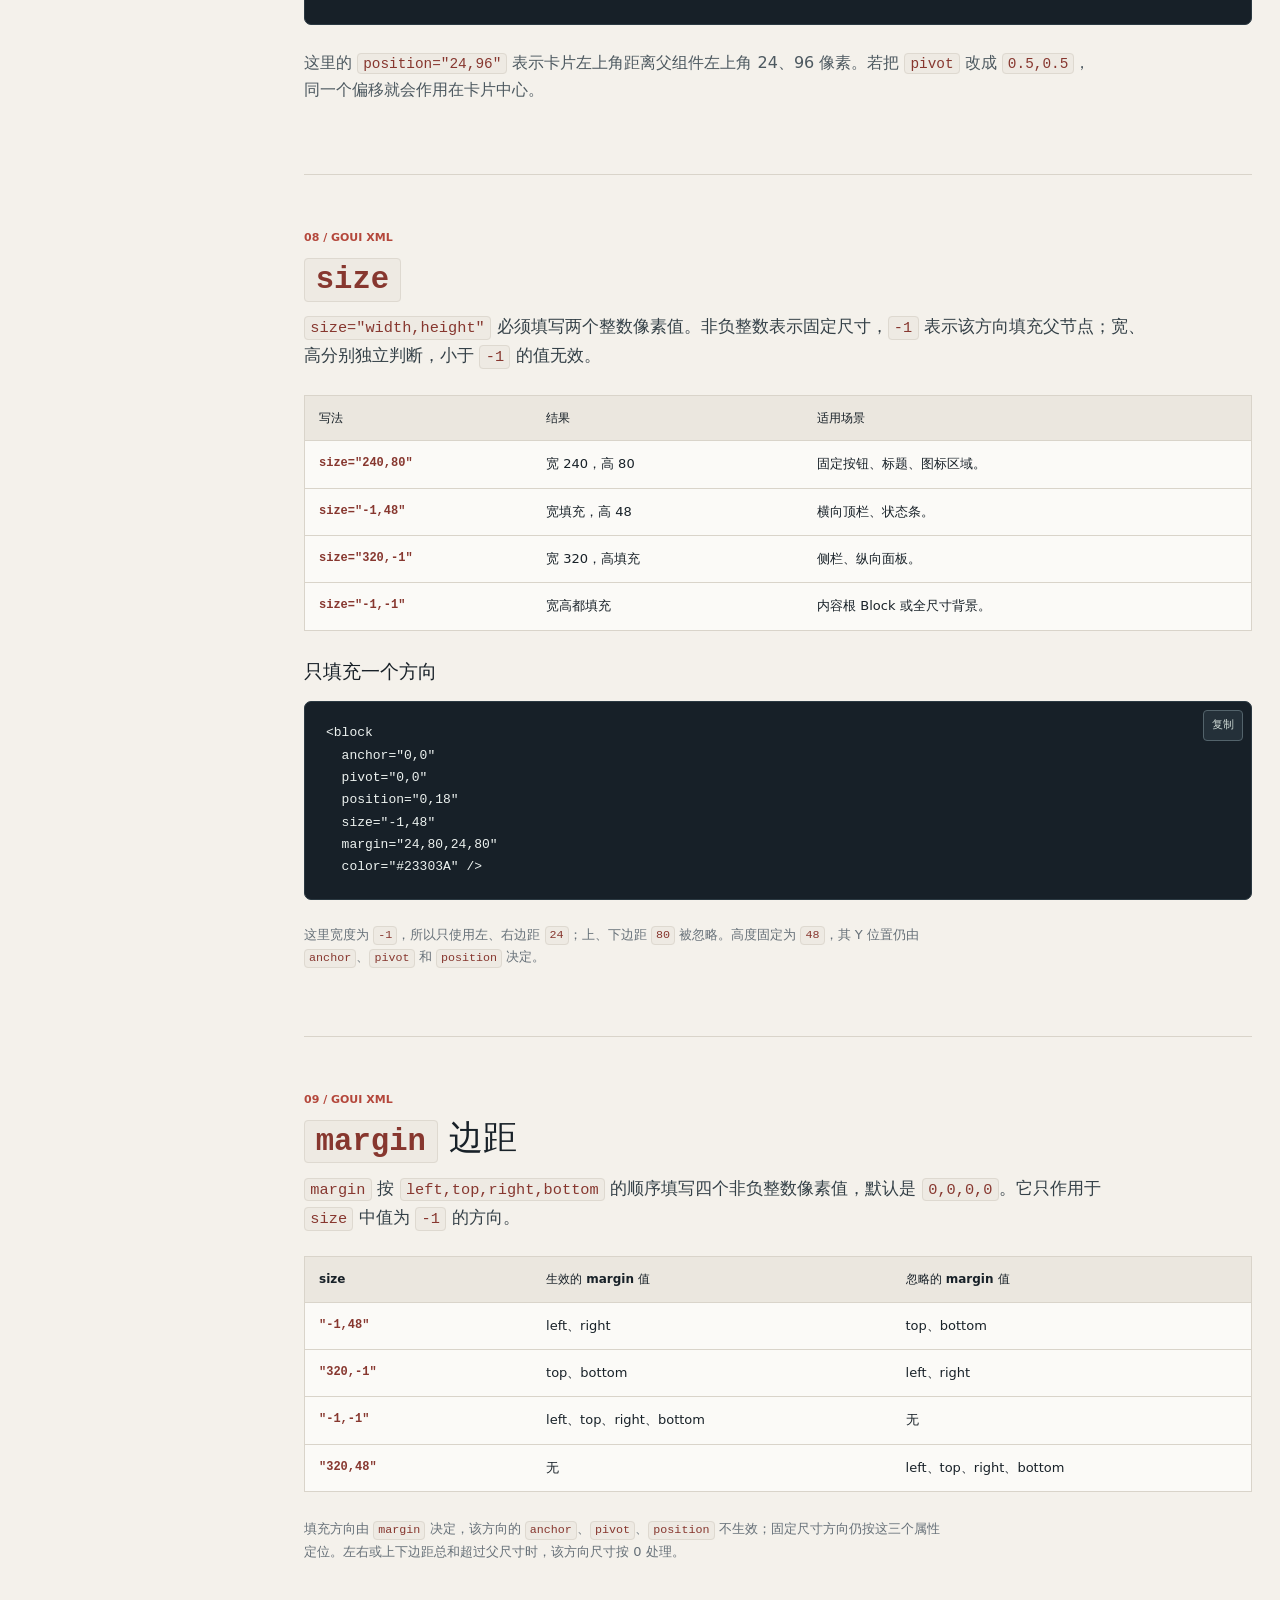
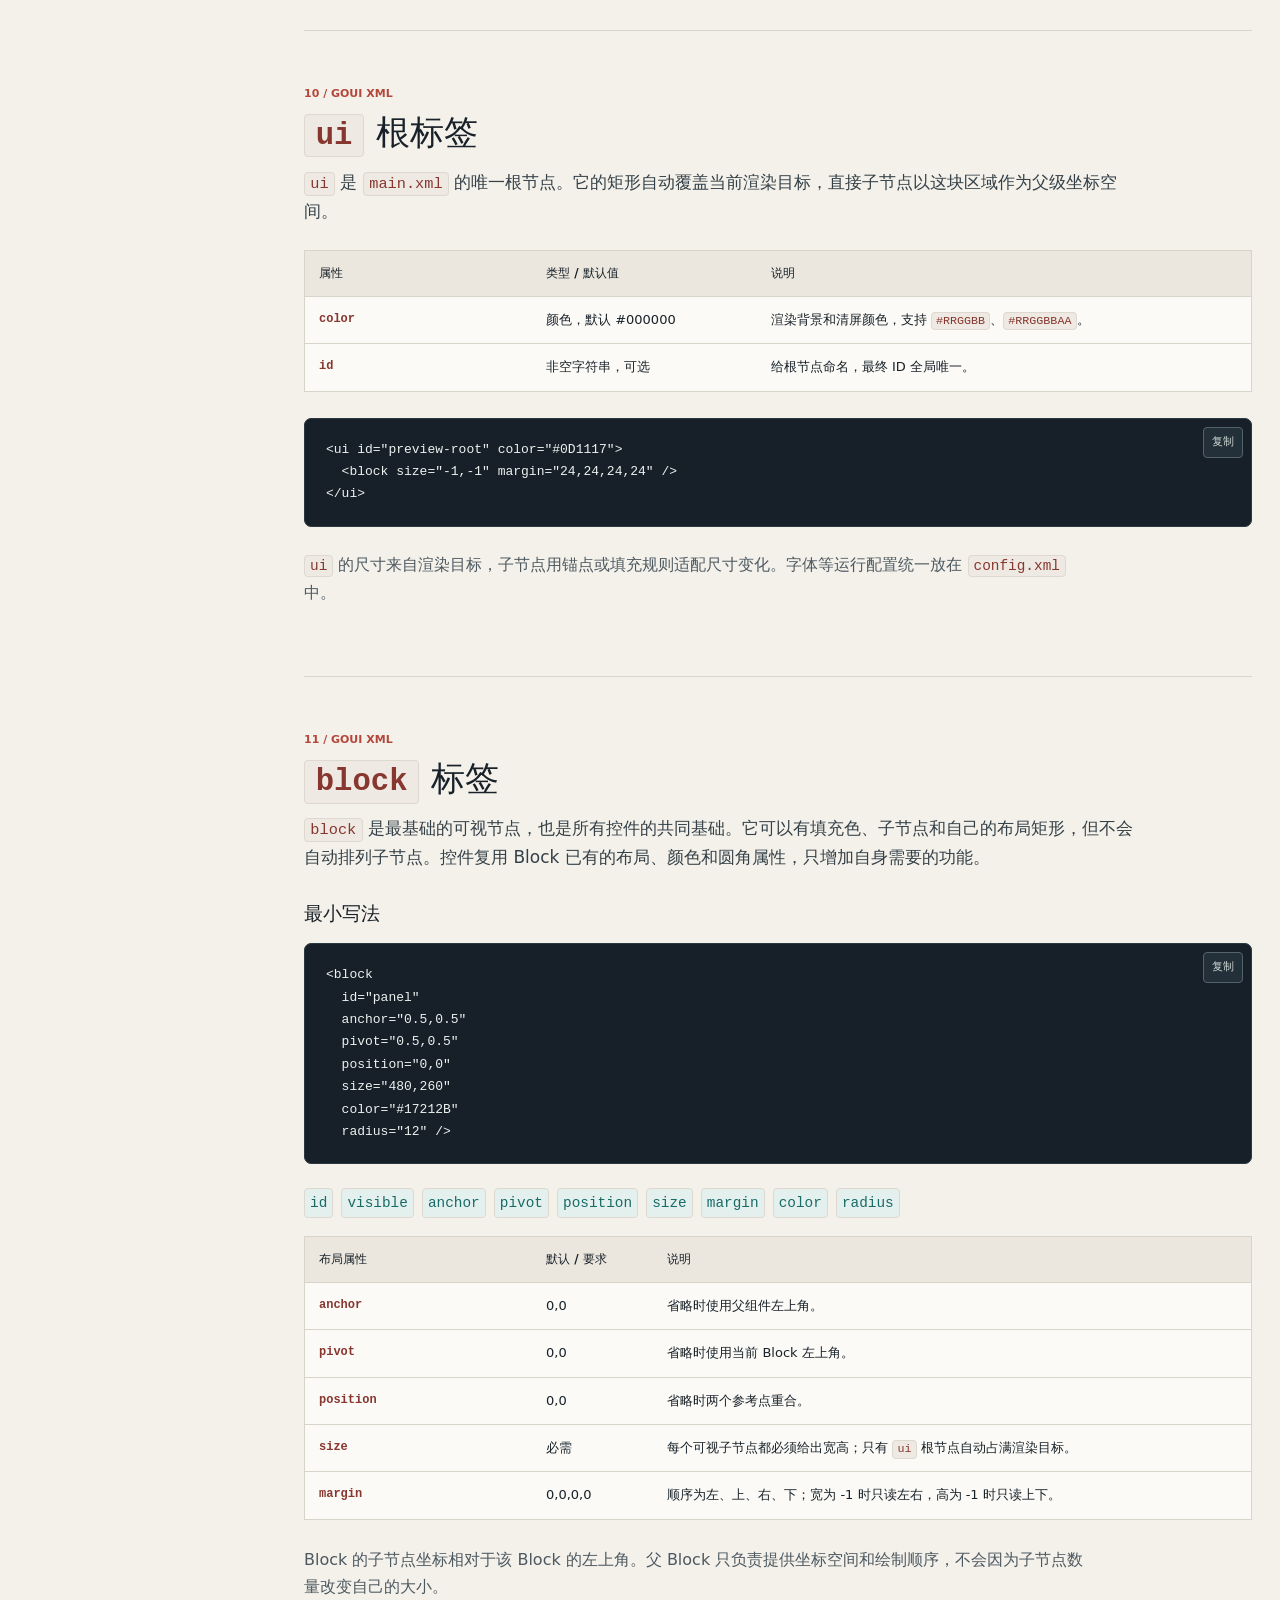
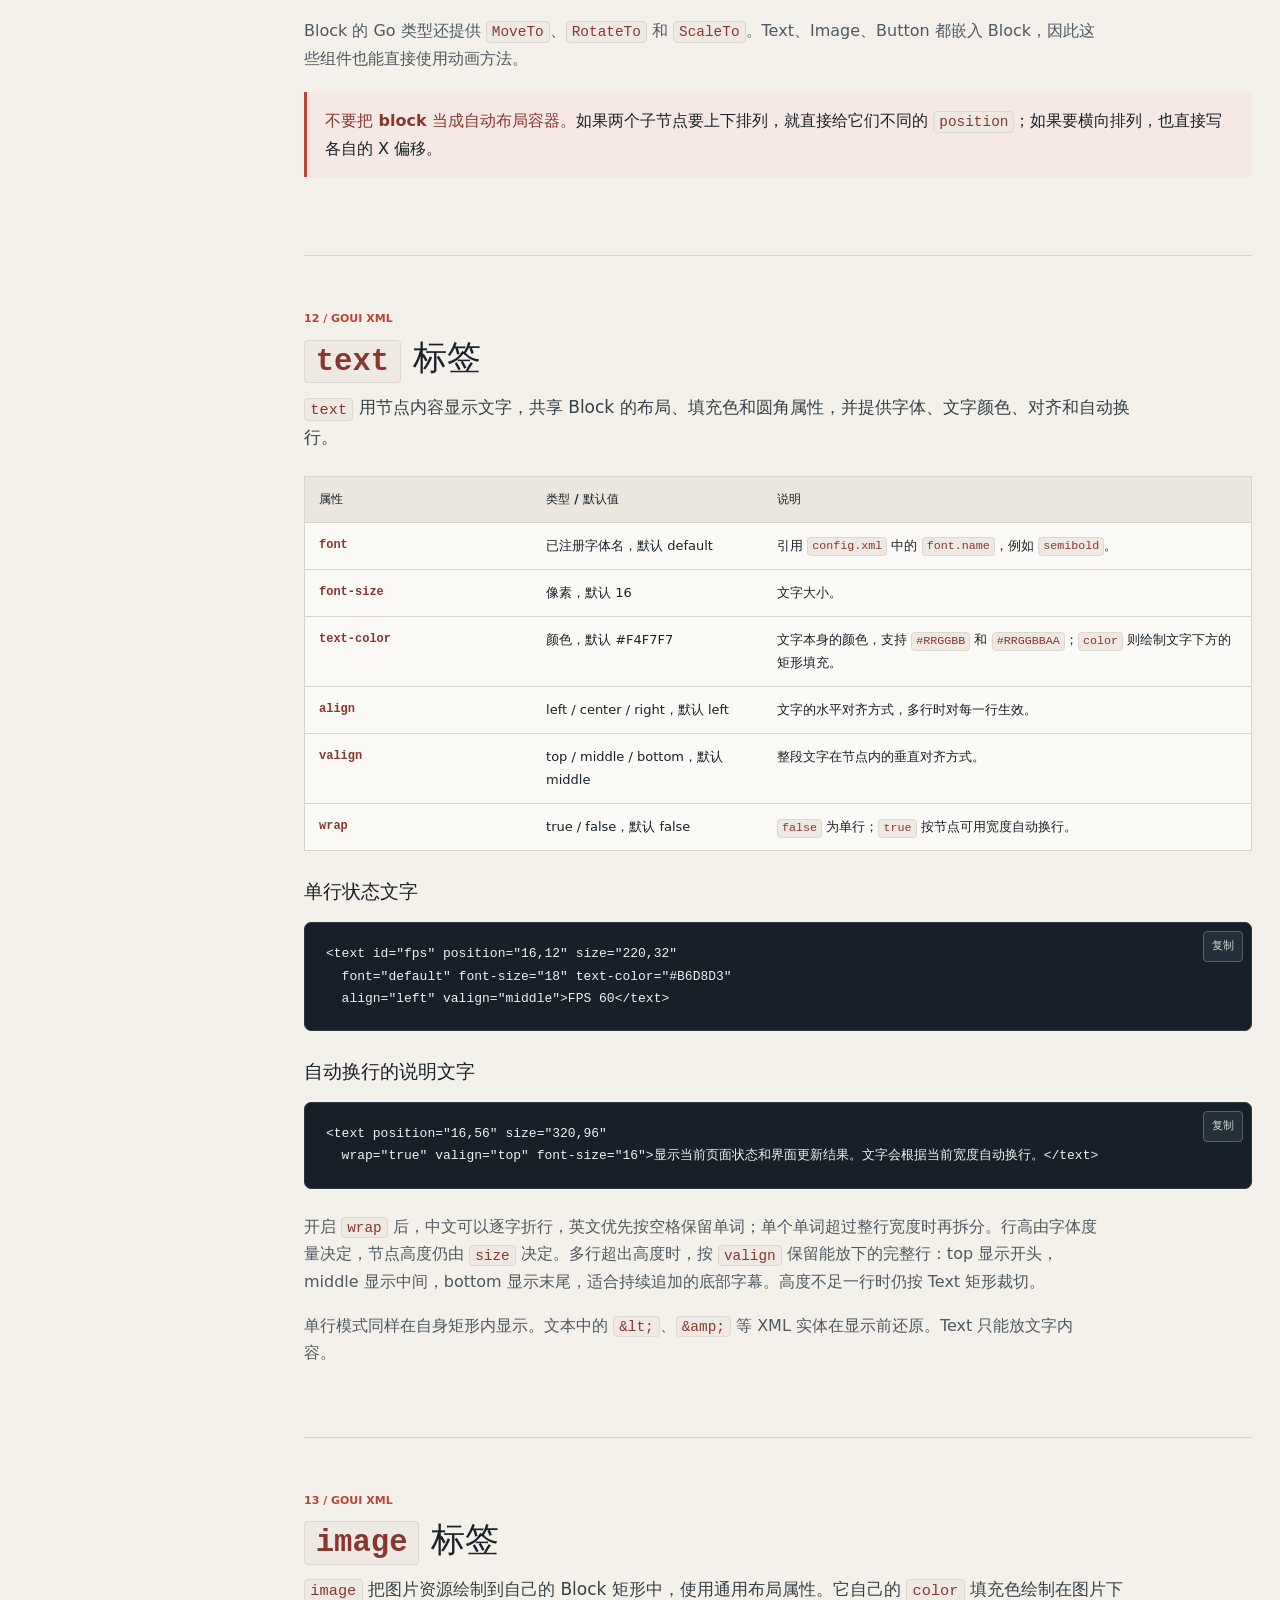
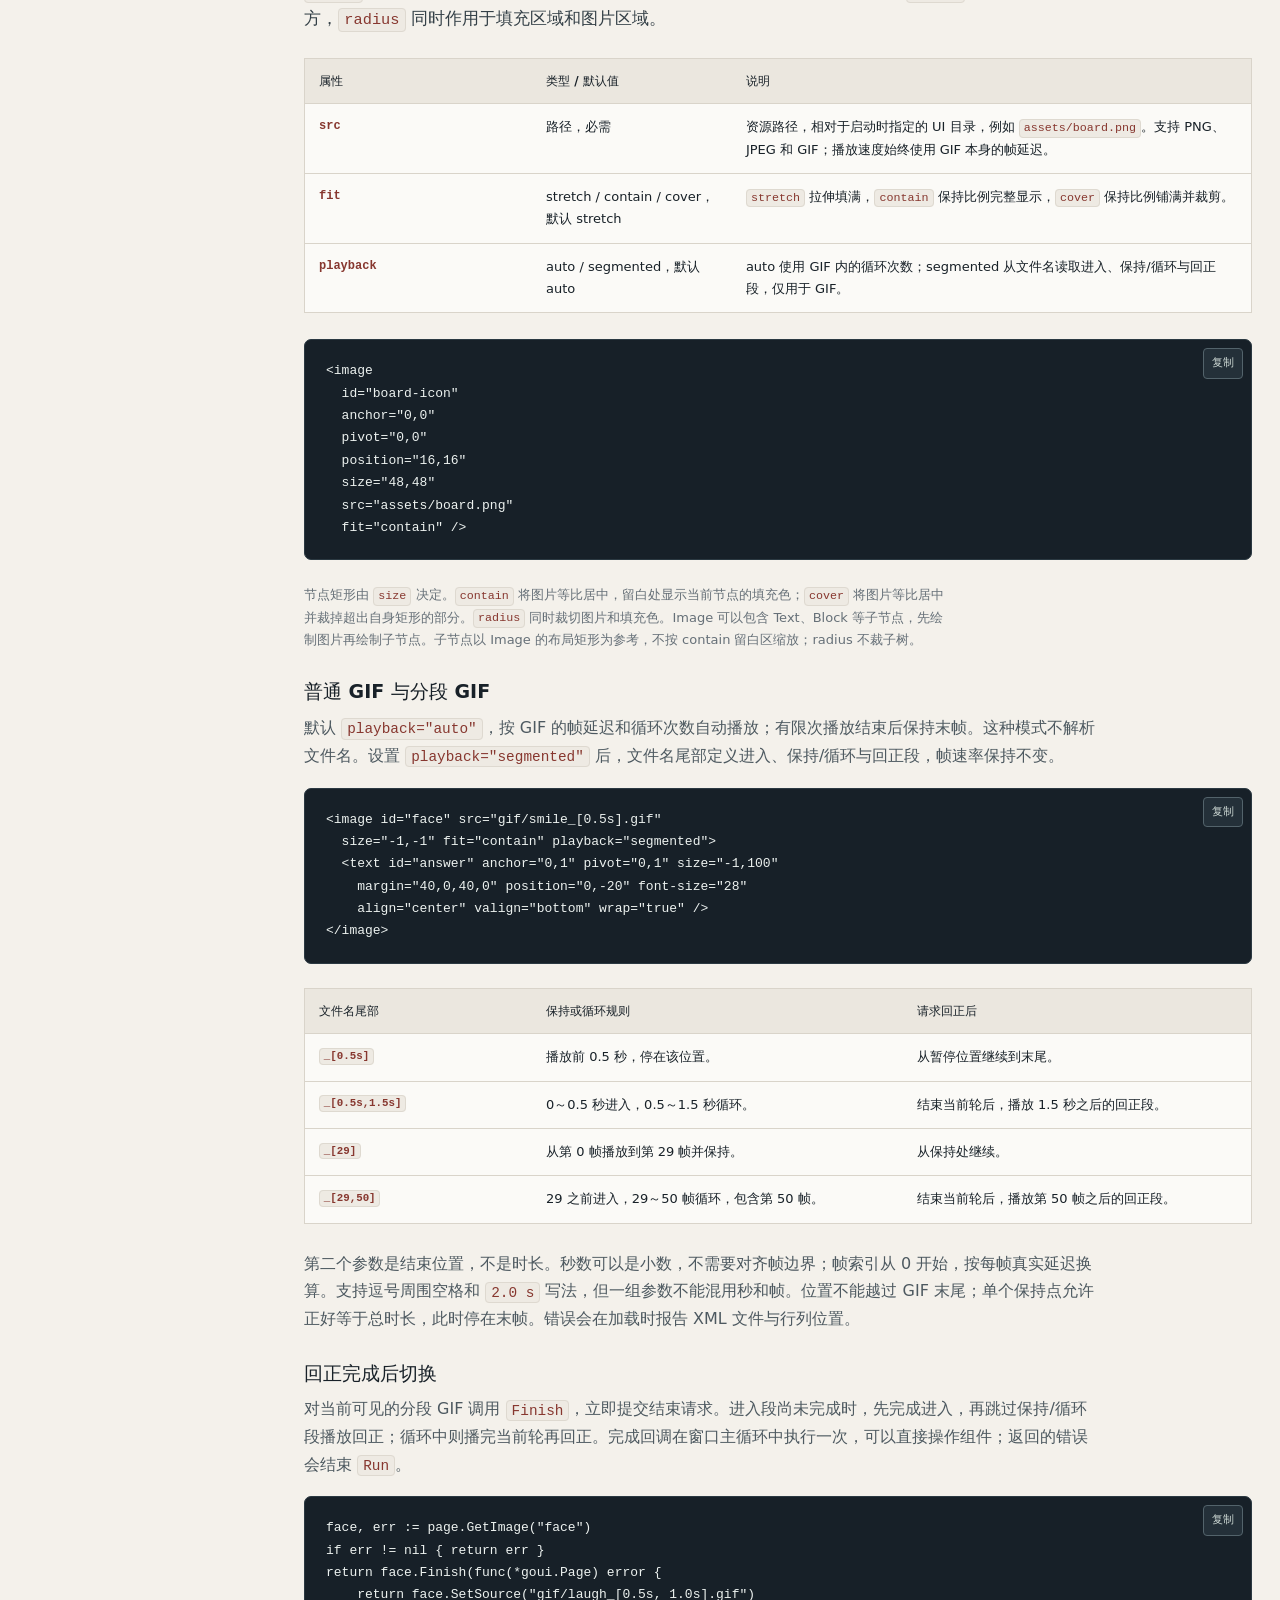
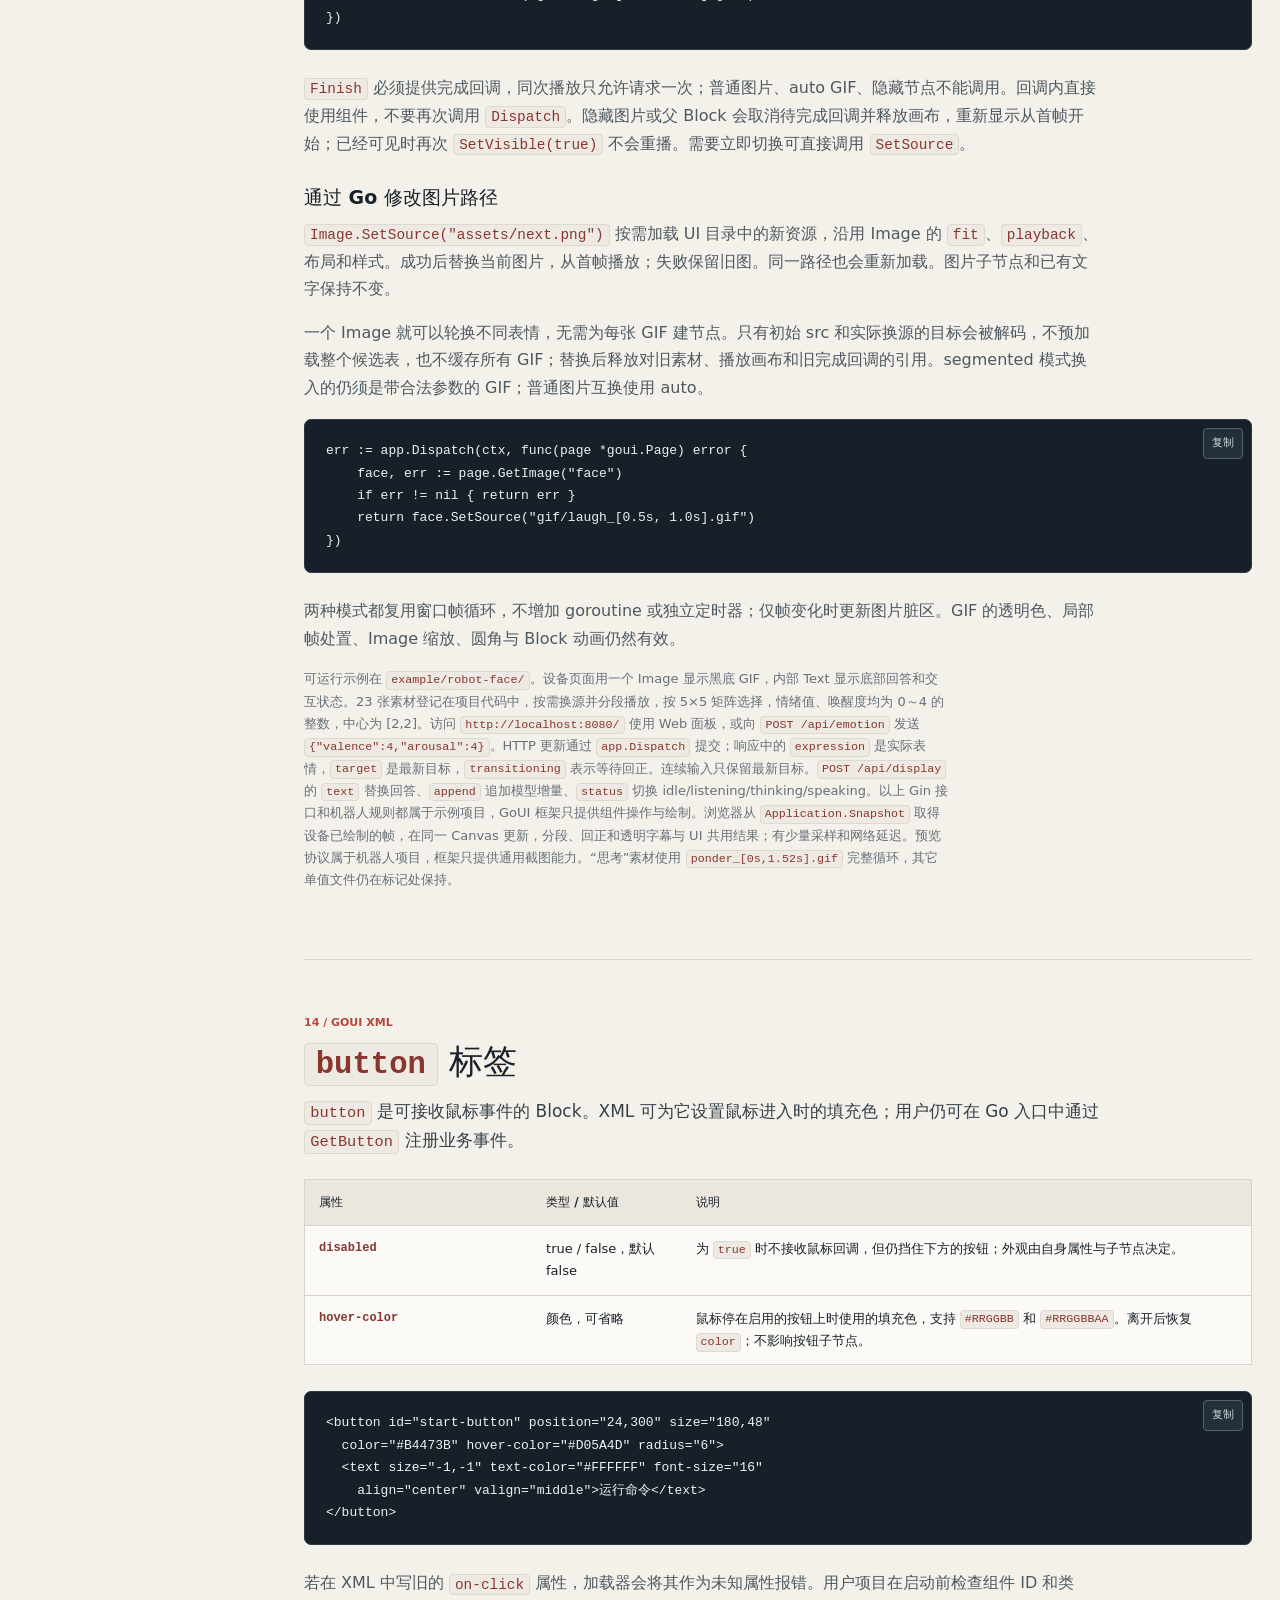
==== commit 92a19e5d: "简化机器人为五档情绪矩阵并同步实际屏幕预览" ====
--- a/doc/index.html
+++ b/doc/index.html
@@ -477,7 +477,7 @@
     return face.SetSource("gif/laugh_[0.5s, 1.0s].gif")
 })</code></pre>
         <p>两种模式都复用窗口帧循环，不增加 goroutine 或独立定时器；仅帧变化时更新图片脏区。GIF 的透明色、局部帧处置、Image 缩放、圆角与 Block 动画仍然有效。</p>
-        <p class="small">可运行示例在 <code>example/robot-face/</code>。设备页面用一个 Image 显示黑底 GIF，内部 Text 显示底部回答和交互状态。23 张素材登记在项目代码中，按需换源并分段播放，按 0～10 的情绪值、唤醒度选择最近坐标。访问 <code>http://localhost:8080/</code> 使用 Web 面板，或向 <code>POST /api/emotion</code> 发送 <code>{"valence":9,"arousal":9}</code>。HTTP 更新通过 <code>app.Dispatch</code> 提交；响应中的 <code>expression</code> 是实际表情，<code>target</code> 是最新目标，<code>transitioning</code> 表示等待回正。连续输入只保留最新目标。<code>POST /api/display</code> 的 <code>text</code> 替换回答、<code>append</code> 追加模型增量、<code>status</code> 切换 idle/listening/thinking/speaking。以上 Gin 接口和机器人规则都属于示例项目，GoUI 框架只提供组件操作与绘制。浏览器仅预览原始 GIF，不模拟分段，实际效果以设备为准。</p>
+        <p class="small">可运行示例在 <code>example/robot-face/</code>。设备页面用一个 Image 显示黑底 GIF，内部 Text 显示底部回答和交互状态。23 张素材登记在项目代码中，按需换源并分段播放，按 5×5 矩阵选择，情绪值、唤醒度均为 0～4 的整数，中心为 [2,2]。访问 <code>http://localhost:8080/</code> 使用 Web 面板，或向 <code>POST /api/emotion</code> 发送 <code>{"valence":4,"arousal":4}</code>。HTTP 更新通过 <code>app.Dispatch</code> 提交；响应中的 <code>expression</code> 是实际表情，<code>target</code> 是最新目标，<code>transitioning</code> 表示等待回正。连续输入只保留最新目标。<code>POST /api/display</code> 的 <code>text</code> 替换回答、<code>append</code> 追加模型增量、<code>status</code> 切换 idle/listening/thinking/speaking。以上 Gin 接口和机器人规则都属于示例项目，GoUI 框架只提供组件操作与绘制。浏览器从 <code>Application.Snapshot</code> 取得设备已绘制的帧，在同一 Canvas 更新，分段、回正和透明字幕与 UI 共用结果；有少量采样和网络延迟。预览协议属于机器人项目，框架只提供通用截图能力。“思考”素材使用 <code>ponder_[0s,1.52s].gif</code> 完整循环，其它单值文件仍在标记处保持。</p>
       </section>
 
       <section class="doc-section" id="button">
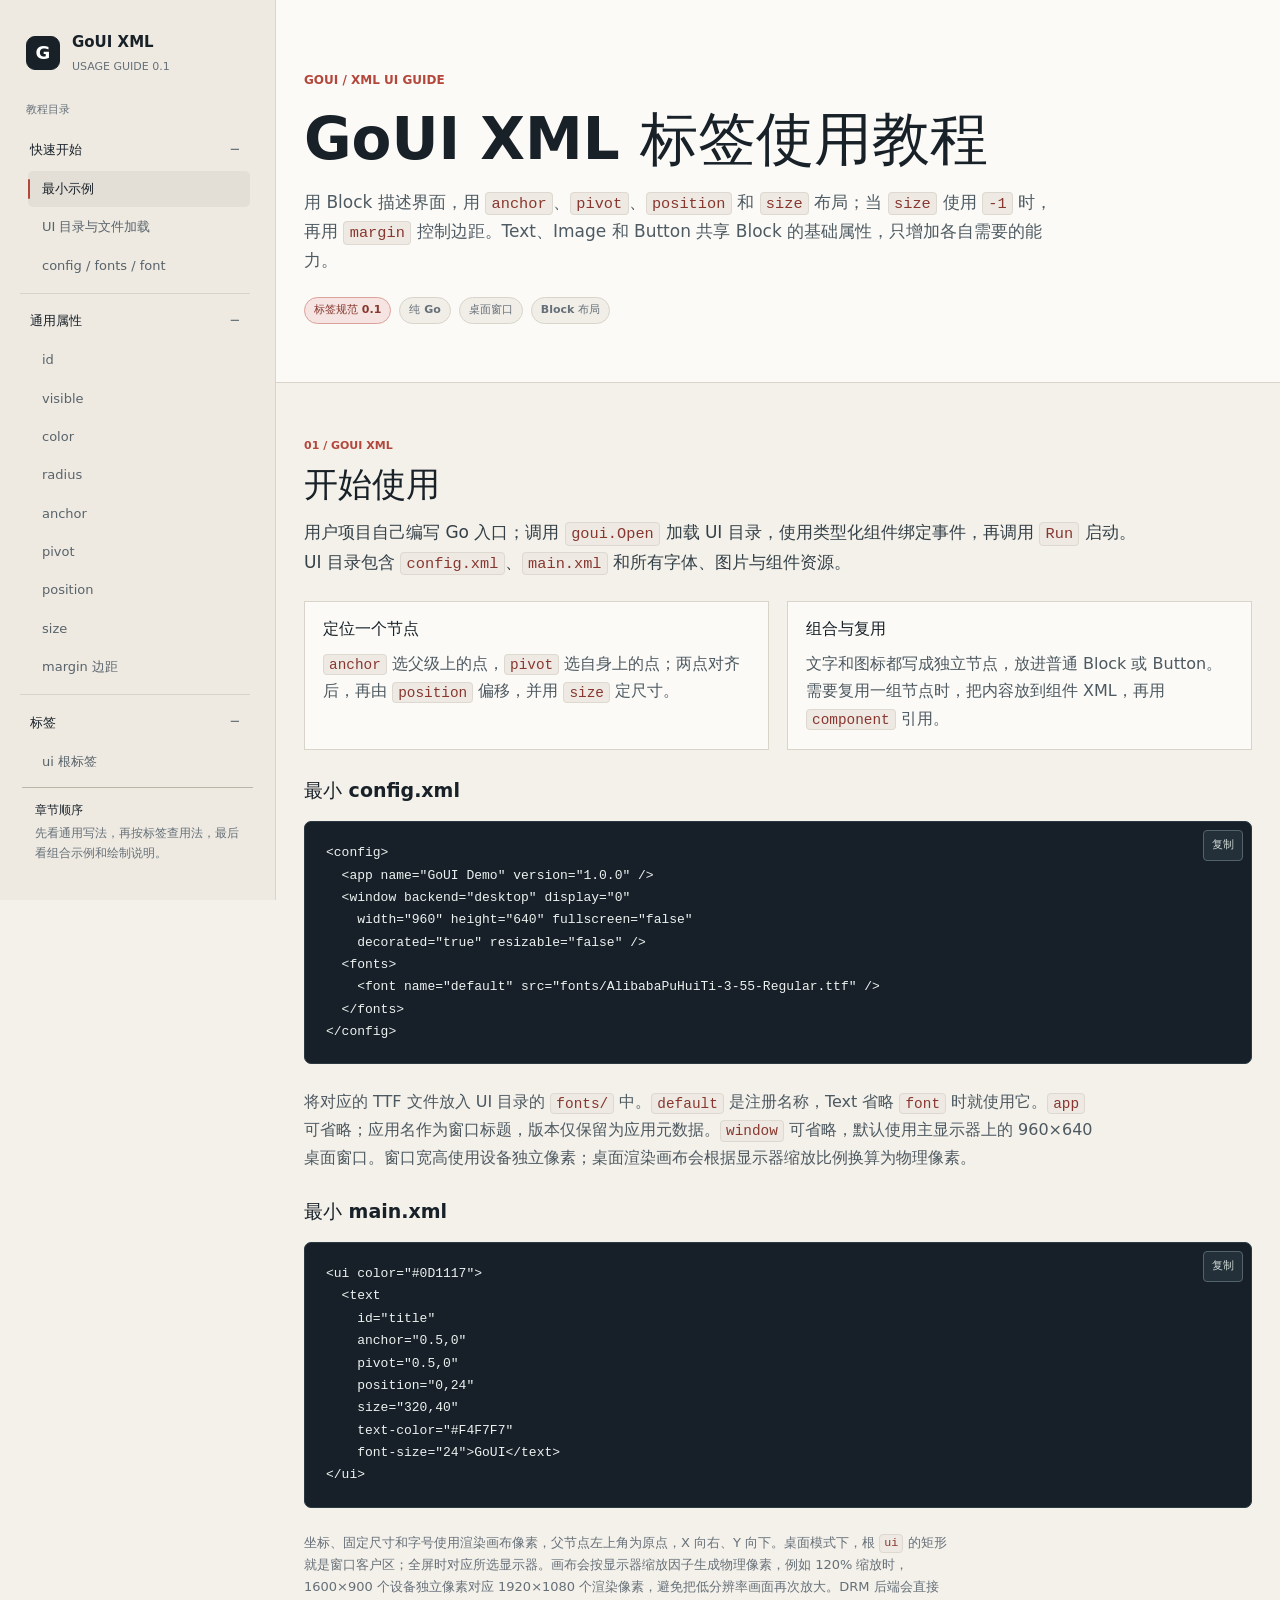
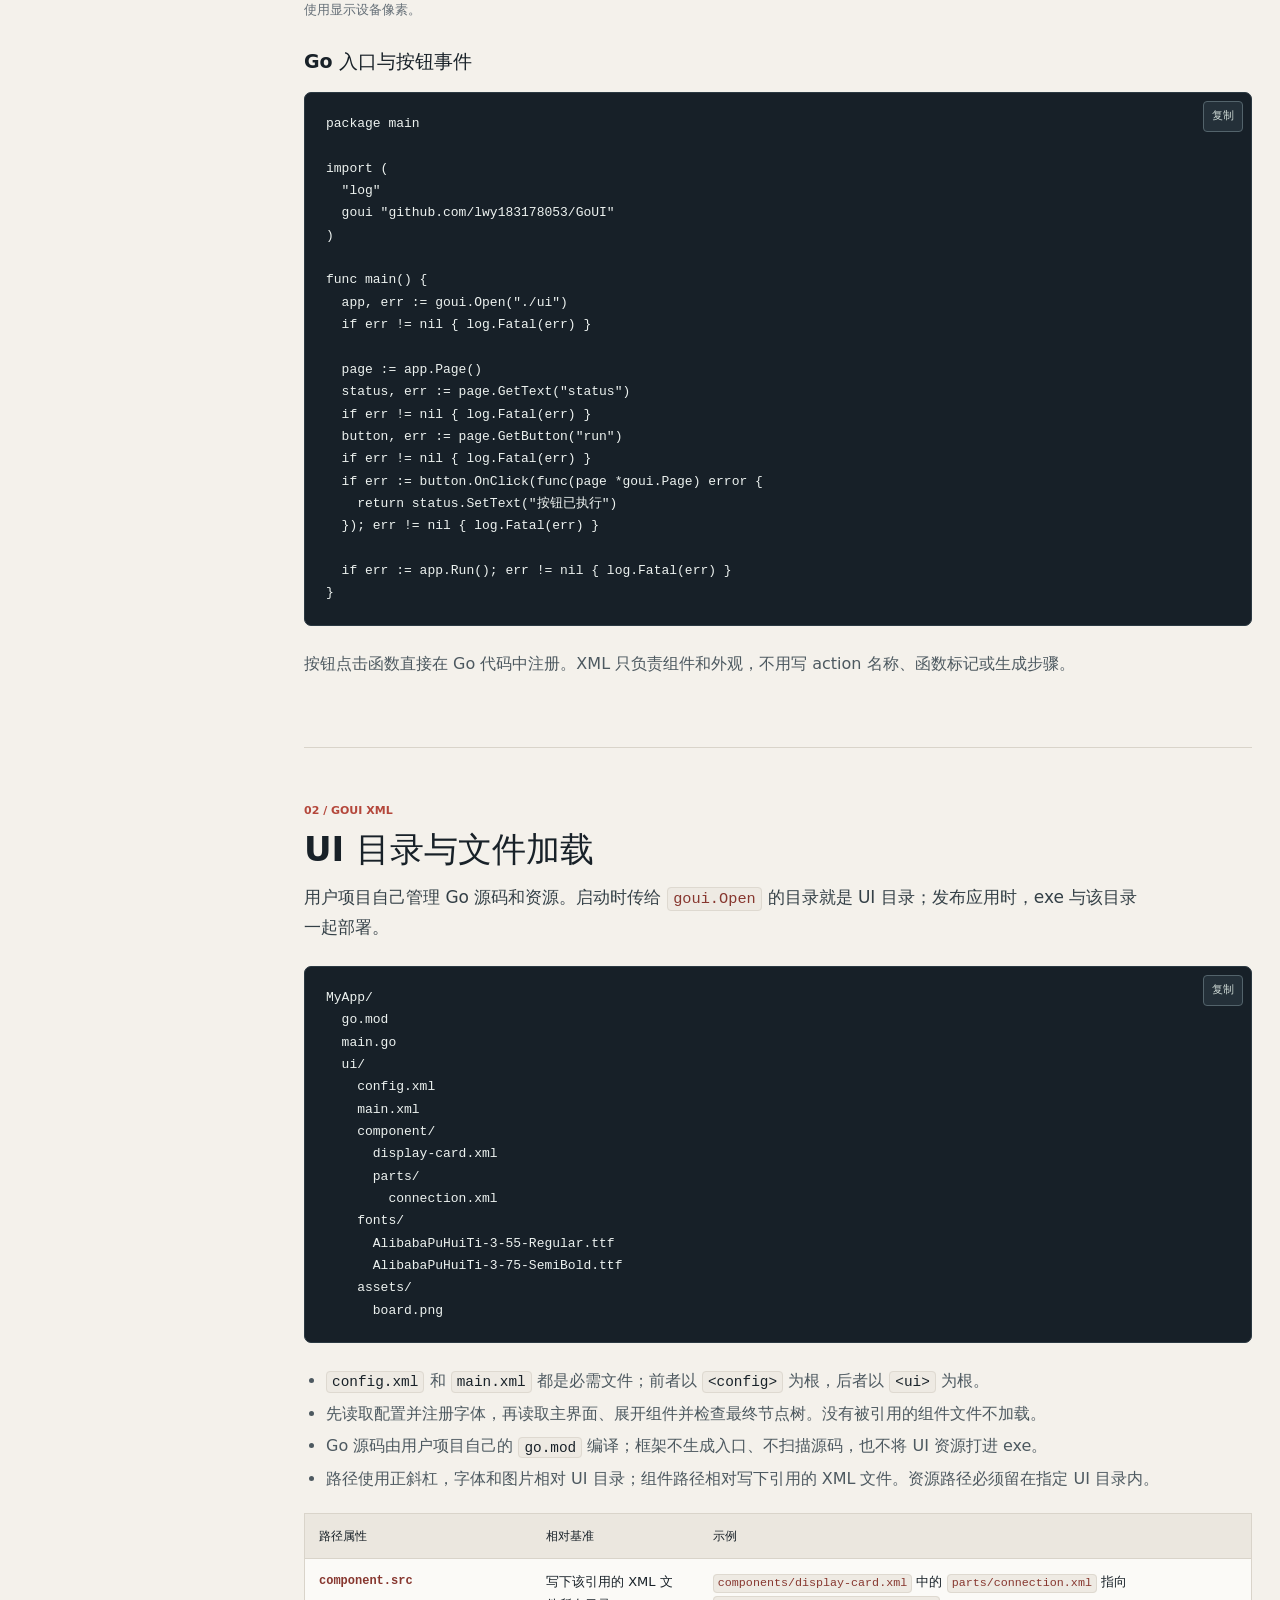
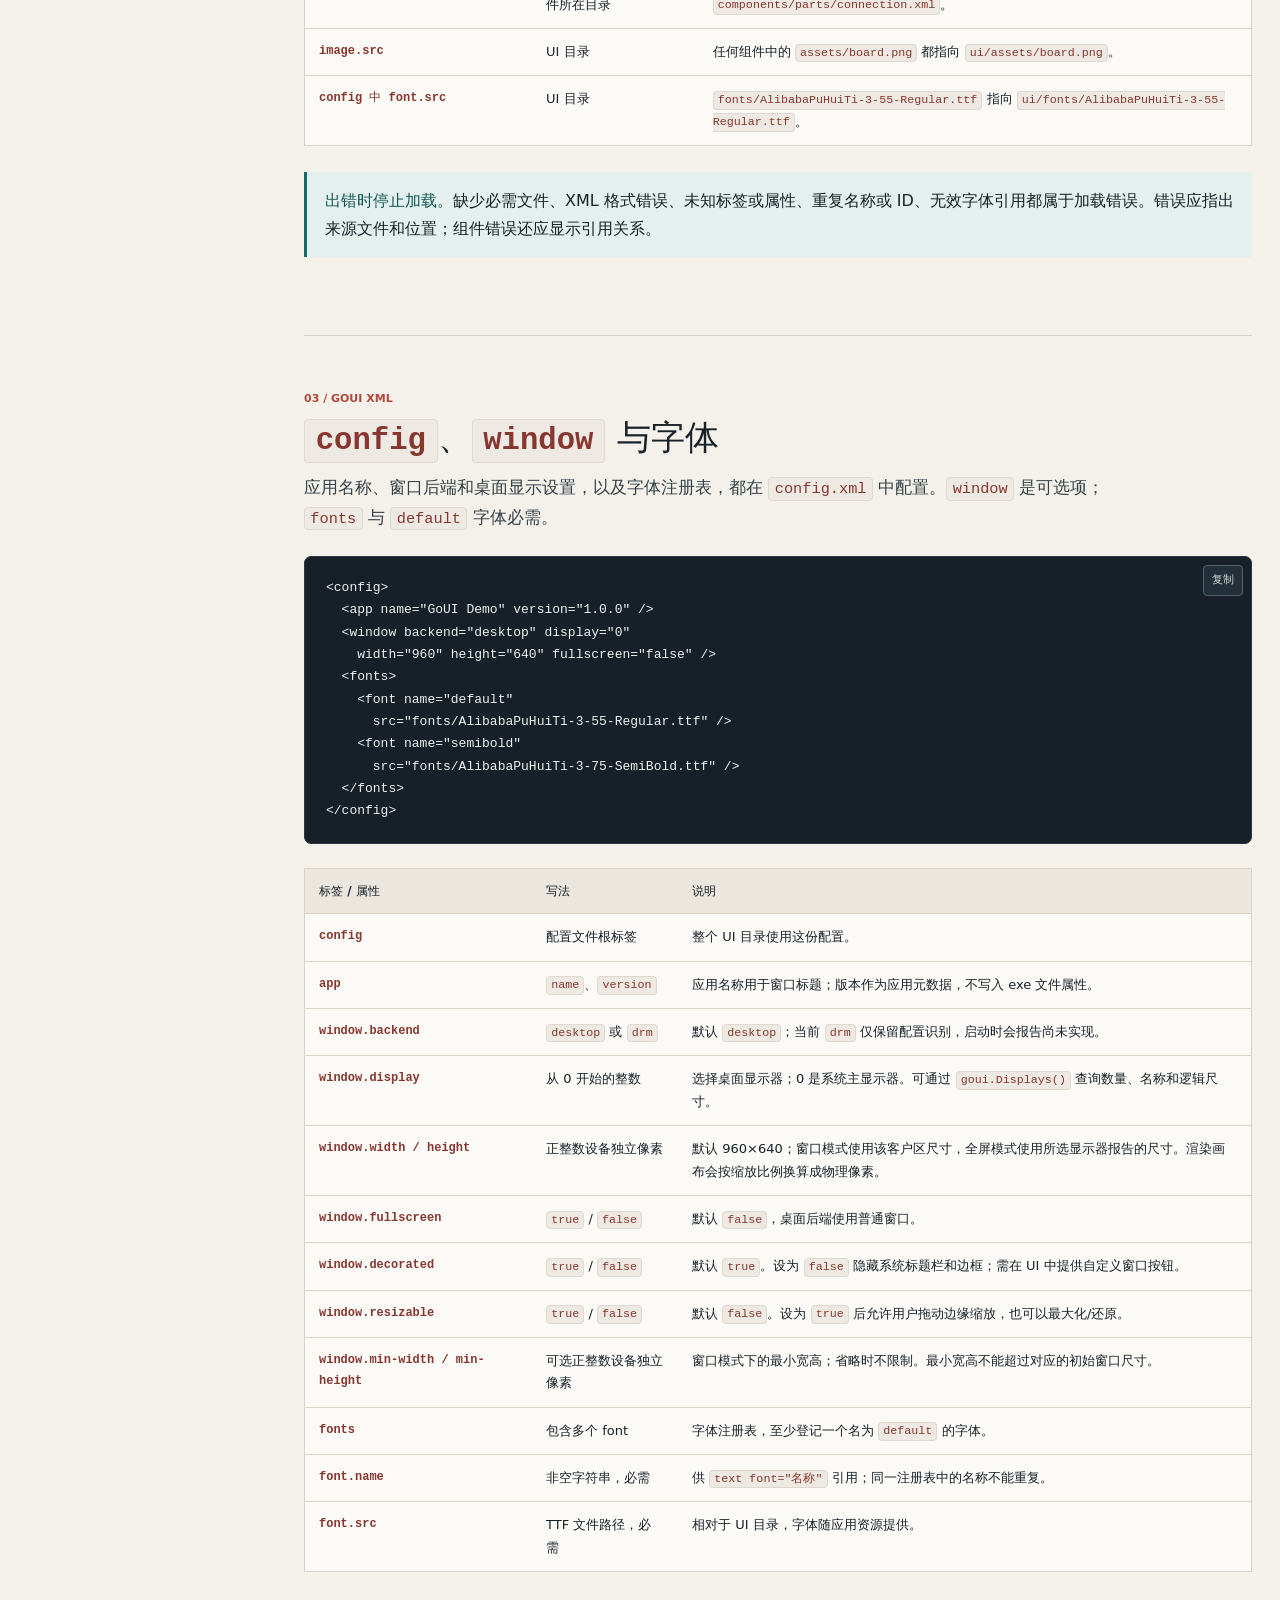
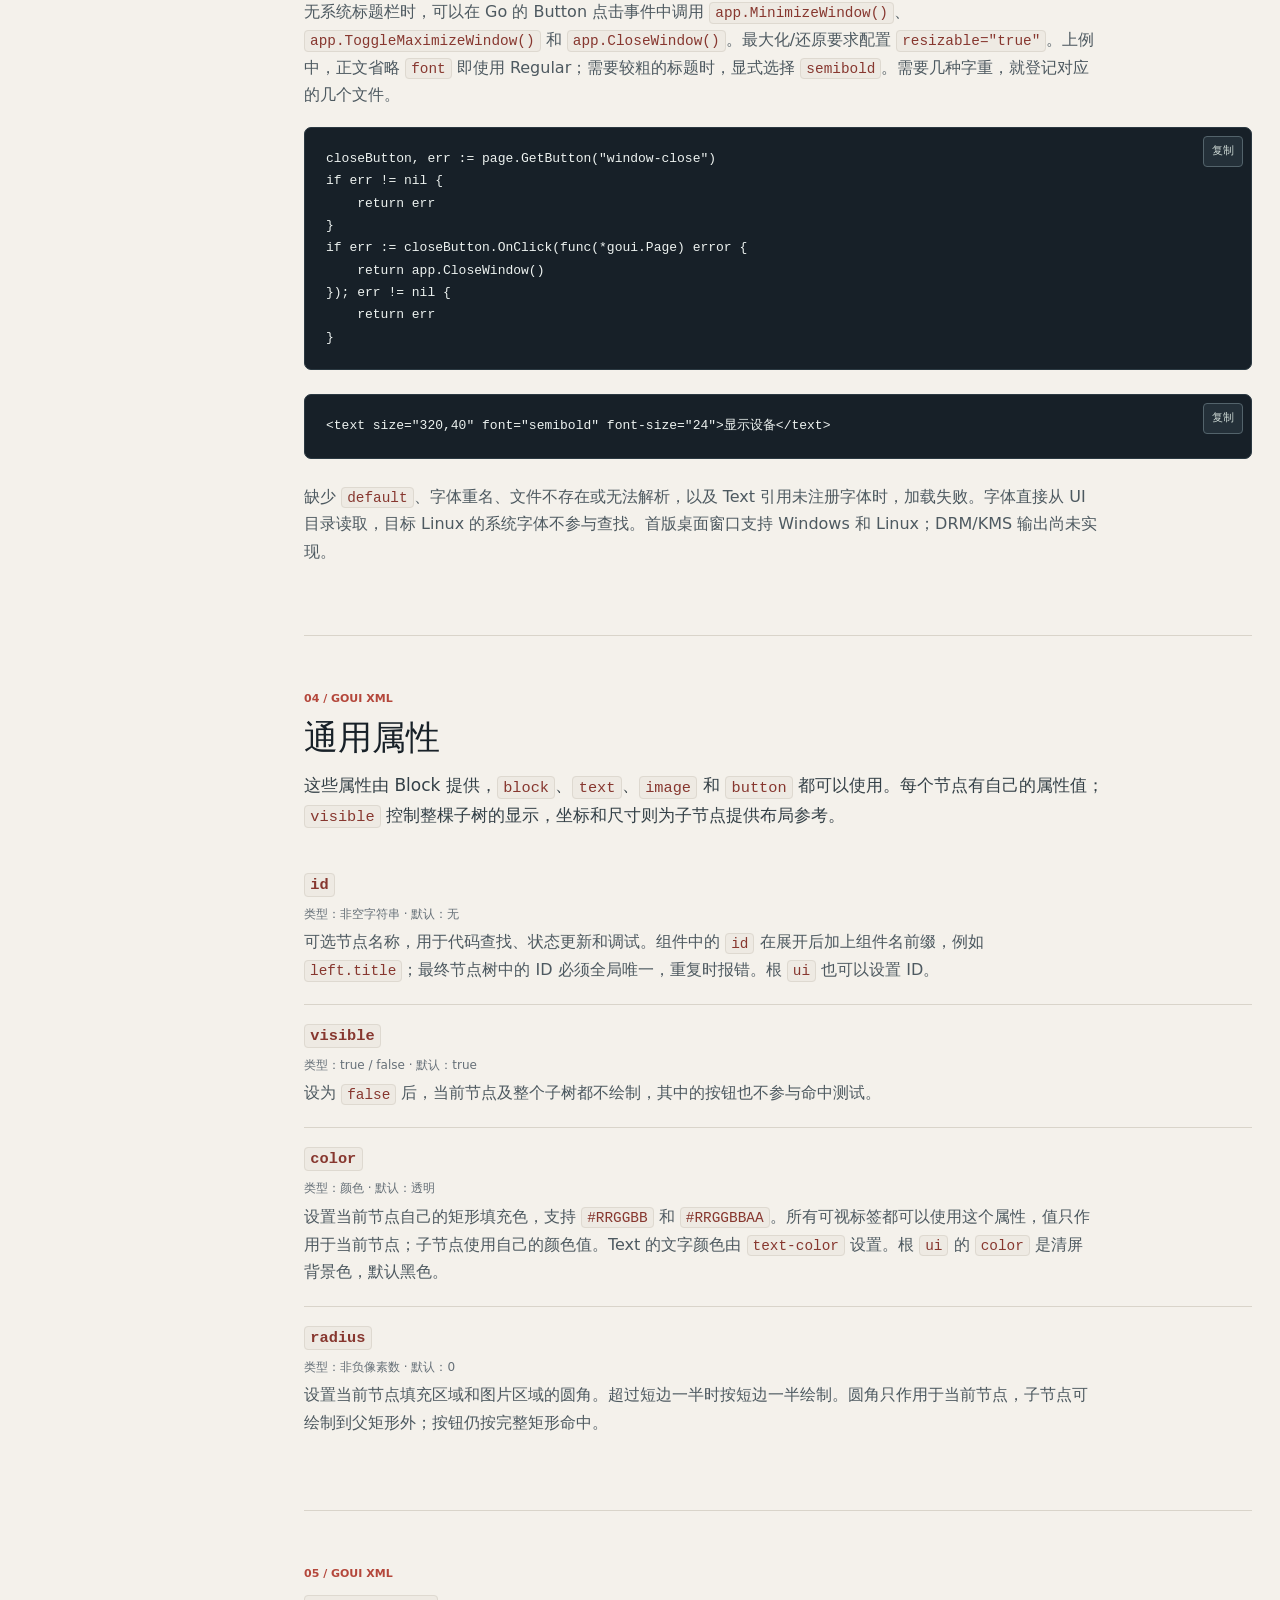
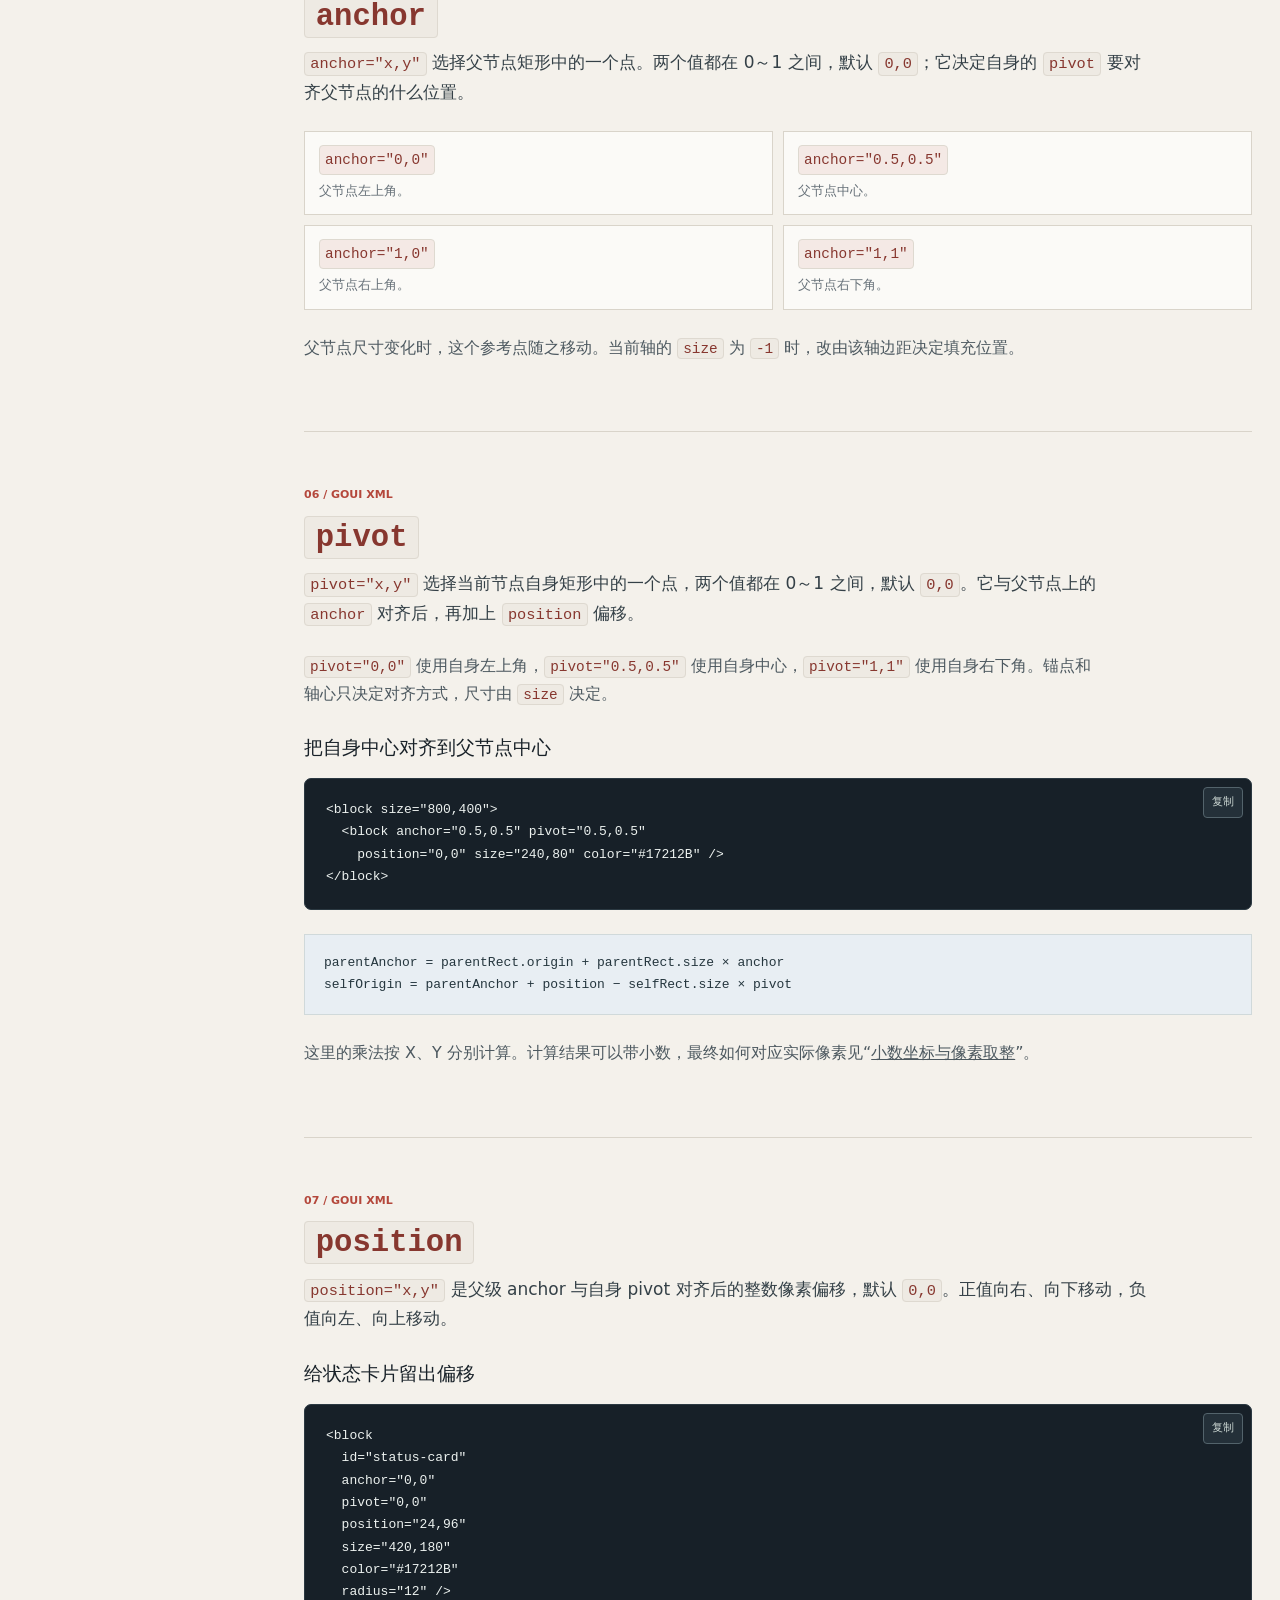
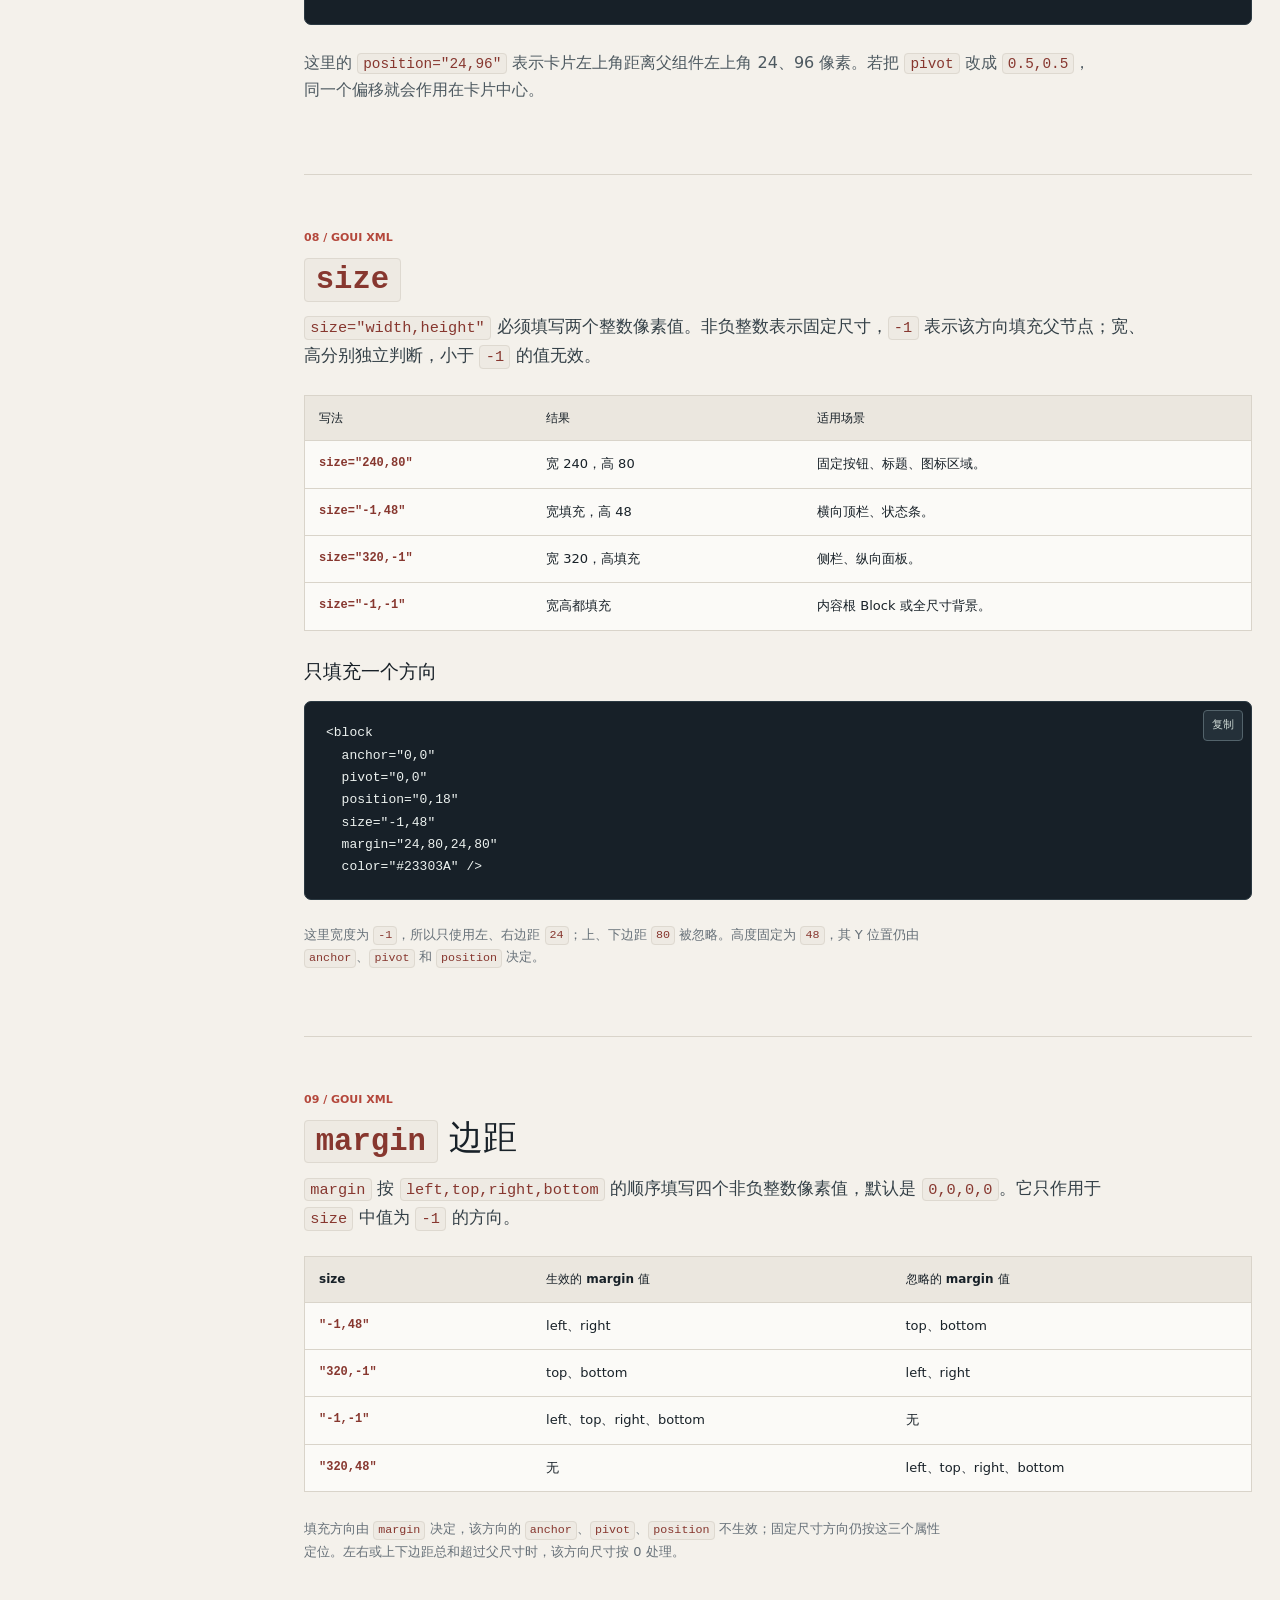
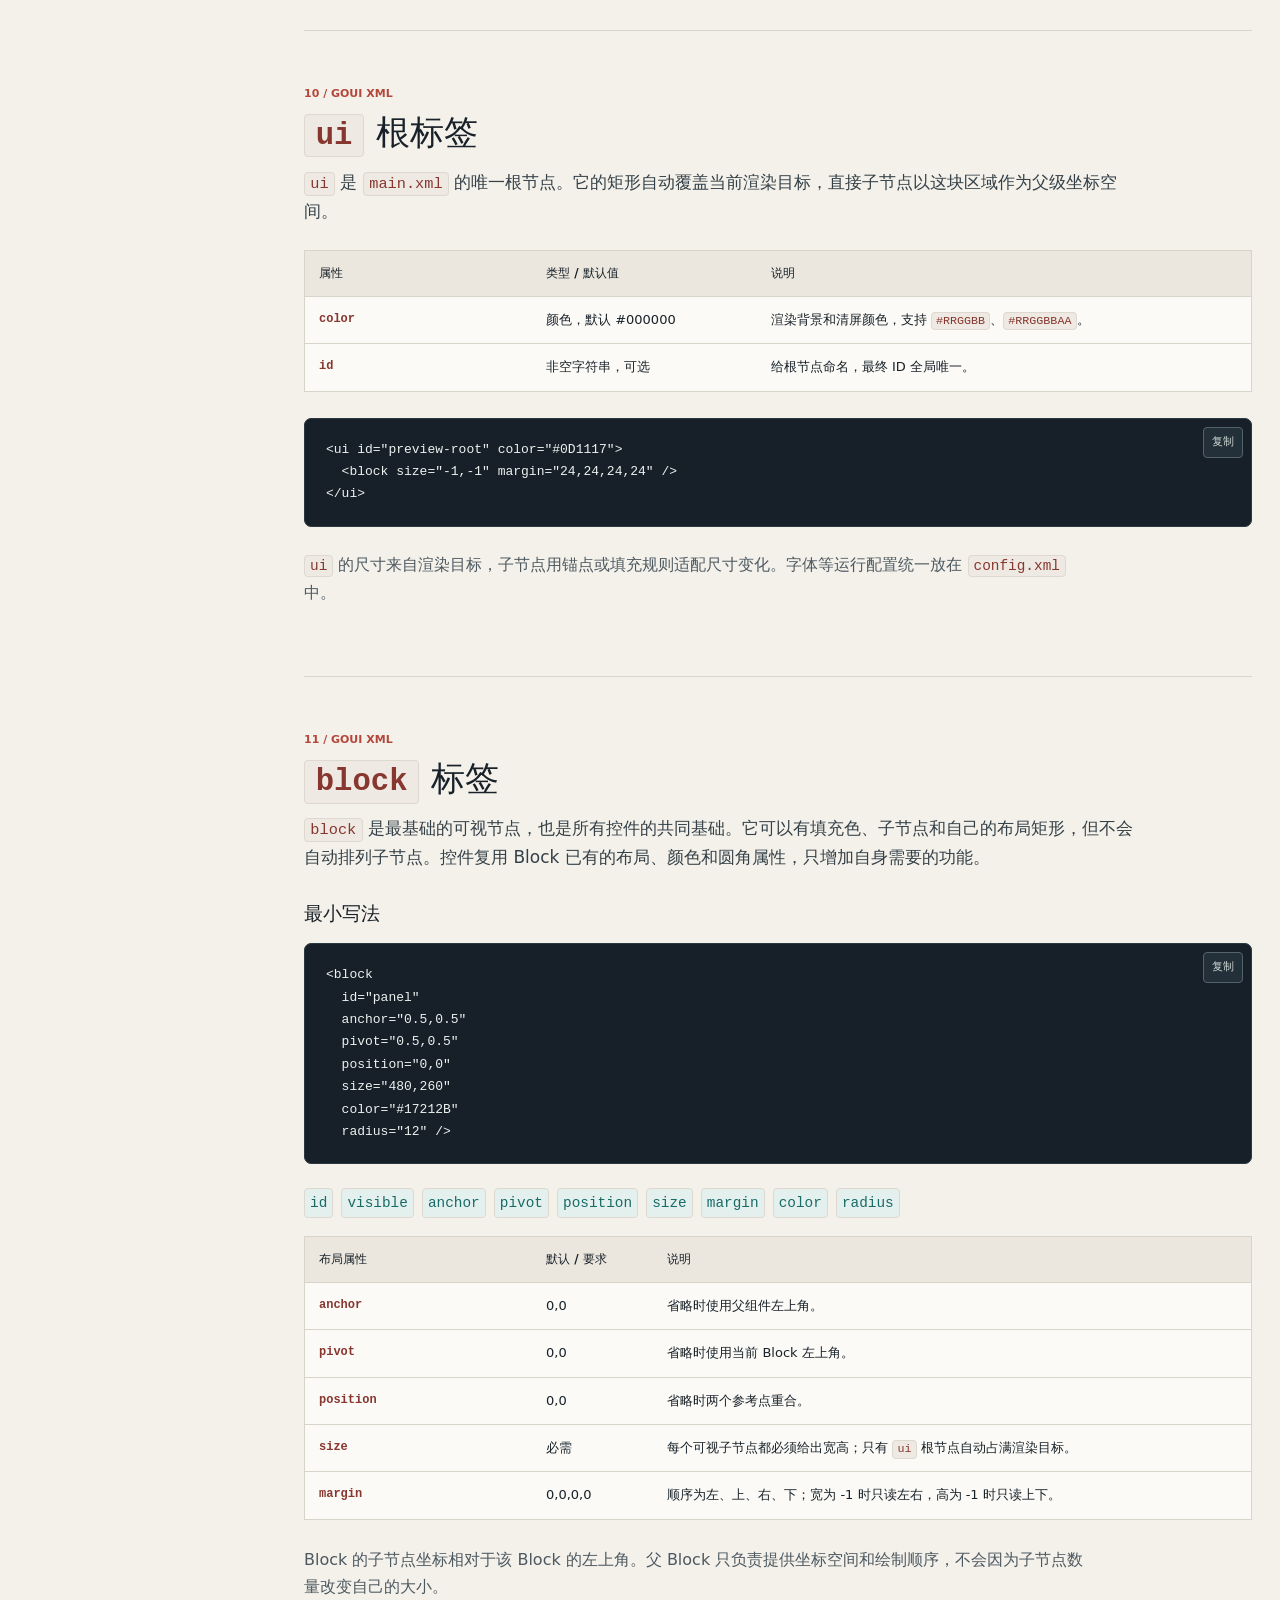
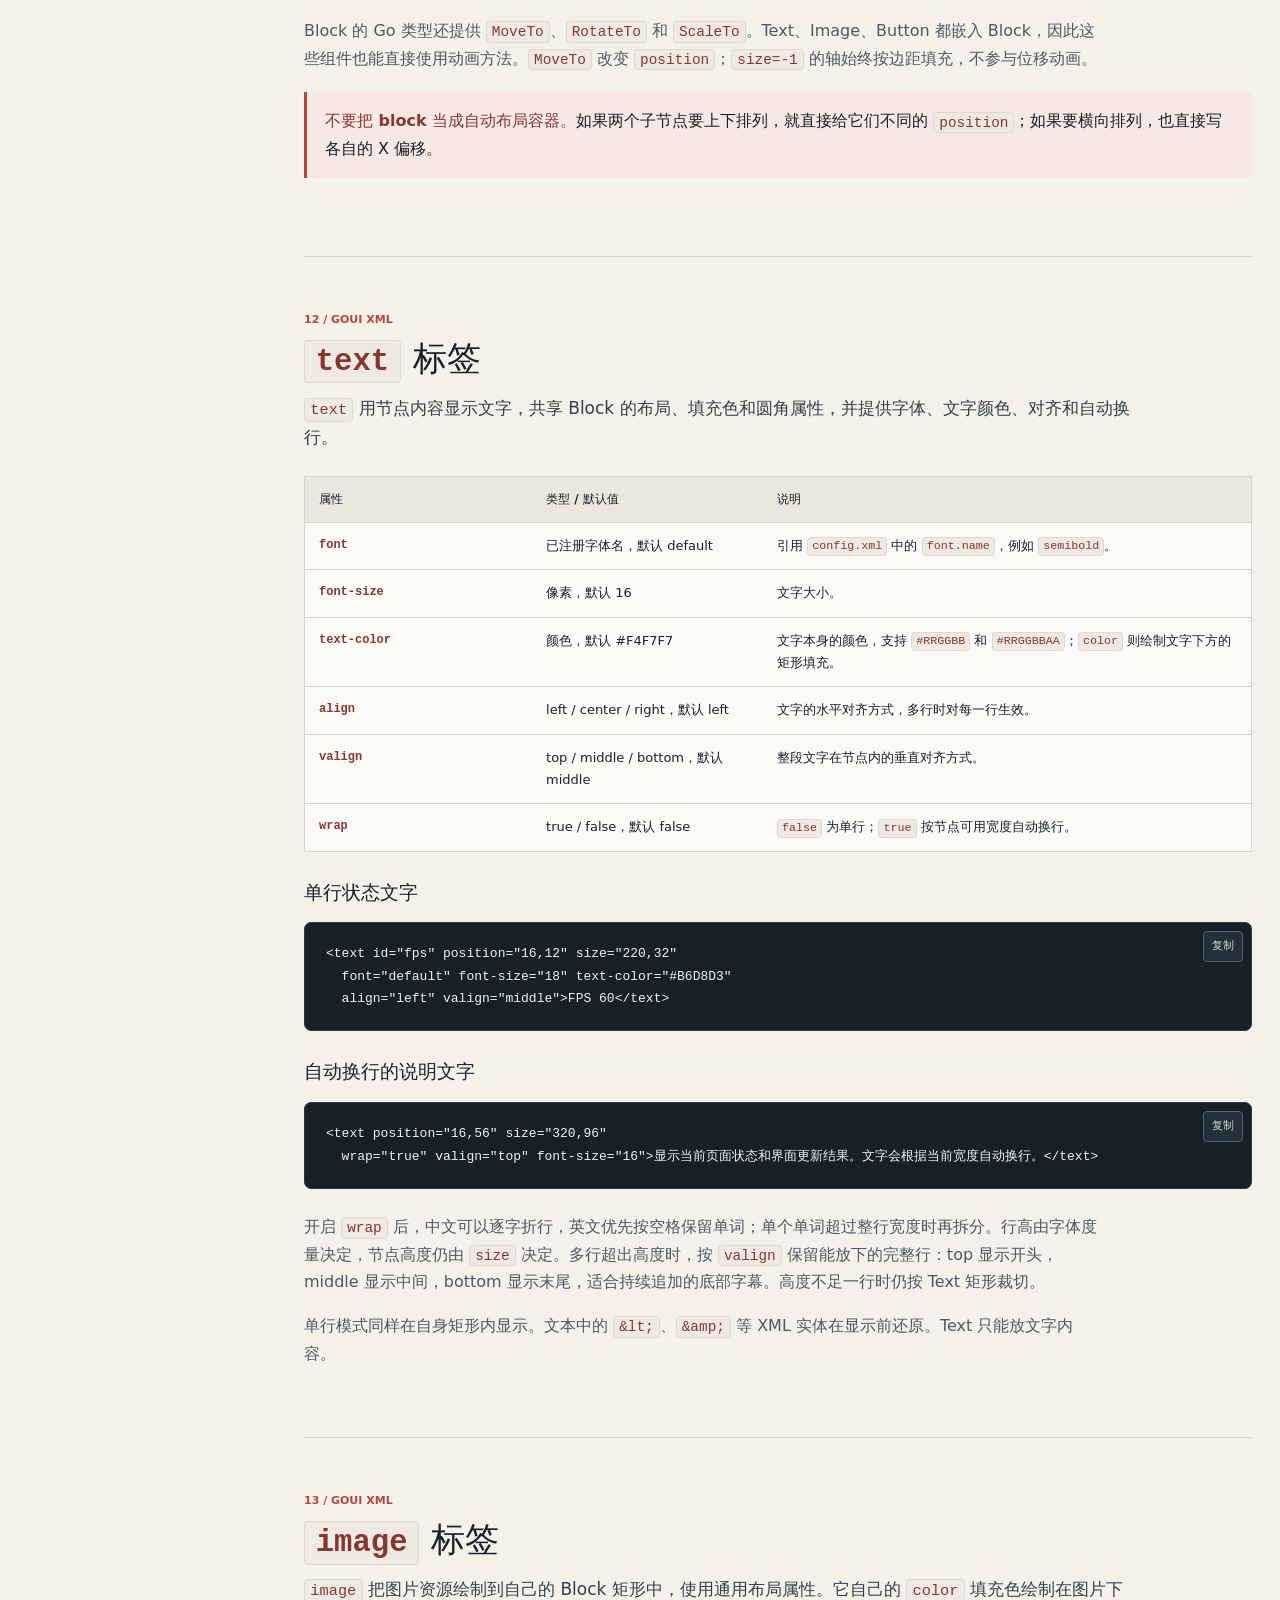
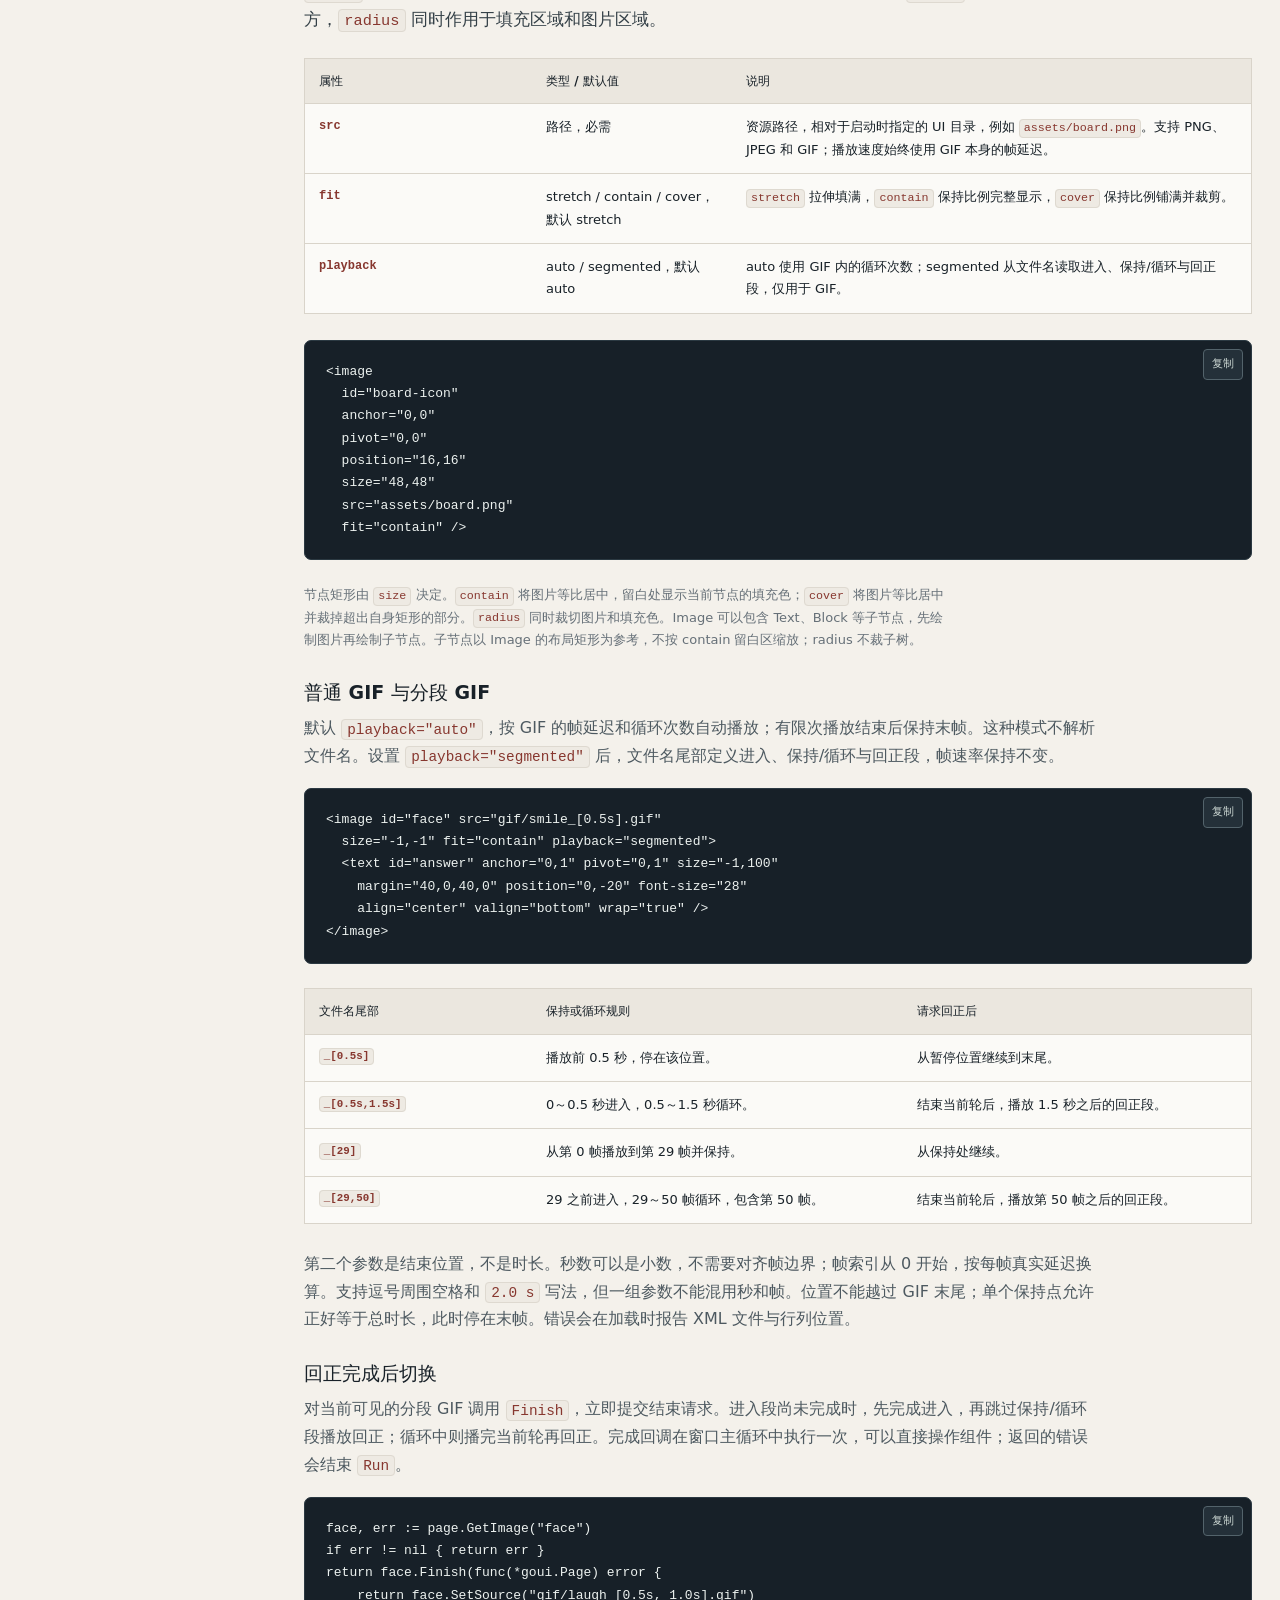
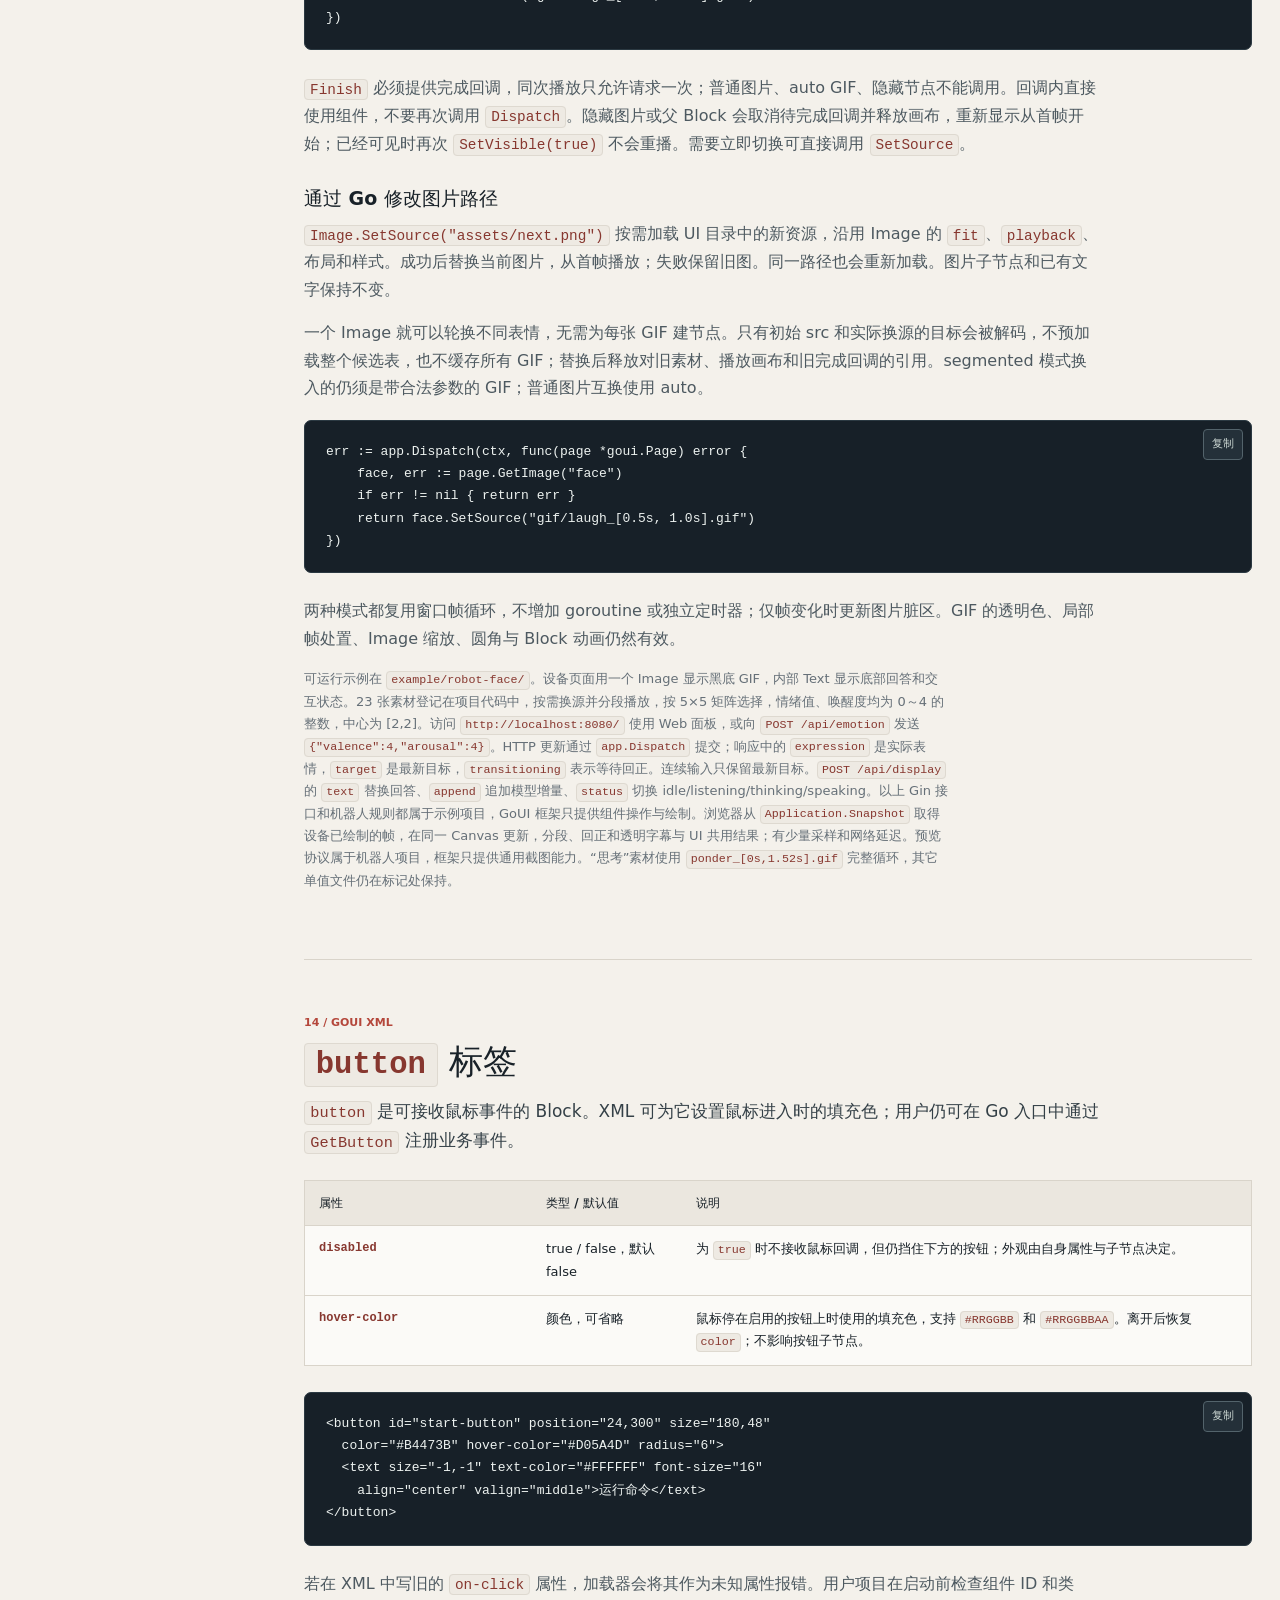
==== commit d2dc55d4: "整理交互与动画逻辑，修复按钮状态残留和调试草稿丢失" ====
--- a/doc/index.html
+++ b/doc/index.html
@@ -385,7 +385,7 @@
           </table>
         </div>
         <p>Block 的子节点坐标相对于该 Block 的左上角。父 Block 只负责提供坐标空间和绘制顺序，不会因为子节点数量改变自己的大小。</p>
-        <p>Block 的 Go 类型还提供 <code>MoveTo</code>、<code>RotateTo</code> 和 <code>ScaleTo</code>。Text、Image、Button 都嵌入 Block，因此这些组件也能直接使用动画方法。</p>
+        <p>Block 的 Go 类型还提供 <code>MoveTo</code>、<code>RotateTo</code> 和 <code>ScaleTo</code>。Text、Image、Button 都嵌入 Block，因此这些组件也能直接使用动画方法。<code>MoveTo</code> 改变 <code>position</code>；<code>size=-1</code> 的轴始终按边距填充，不参与位移动画。</p>
         <div class="callout warn"><strong>不要把 block 当成自动布局容器。</strong>如果两个子节点要上下排列，就直接给它们不同的 <code>position</code>；如果要横向排列，也直接写各自的 X 偏移。</div>
       </section>
 
@@ -528,9 +528,9 @@
         <ol class="rule-list">
           <li>从绘制顺序的最上层向下，只检查可见的 Button。点击位置内的第一个按钮就是此次目标；Block、Text、Image 即使完全盖住它，也不会挡住命中。</li>
           <li>Button 的完整矩形参与命中，包括圆角外的矩形边角。普通文字或图标覆盖按钮时，仍可点击按钮。</li>
-          <li>按下时记录目标；释放时按当前位置重新查找最上层按钮。释放在另一个按钮上或按钮外时，不触发原按钮的 Click；MouseUp 则发给释放位置上的可用按钮。</li>
+          <li>按下时记录目标；释放时按当前位置重新查找最上层按钮。释放在另一个按钮上或按钮外时，不触发原按钮的 Click；MouseUp 则发给释放位置上的可用按钮。按压期间隐藏按钮、隐藏其父节点或禁用按钮，会取消该次按压和悬停；即使随后恢复，也需要重新按下。这条规则同样适用于 MouseUp 回调中的状态修改。</li>
           <li>最上层按钮禁用时，它不接收事件且会挡住下层按钮。设为 <code>visible="false"</code> 的节点及子树不参与命中。</li>
-          <li>父节点旋转或缩放后，按钮命中会使用同一个屏幕变换；命中区域仍是变换后的矩形。</li>
+          <li>位移动画的绘制和命中共用取整后的矩形；父节点旋转或缩放后，按钮命中使用同一个屏幕变换，命中区域仍是变换后的矩形。</li>
         </ol>
       </section>
 
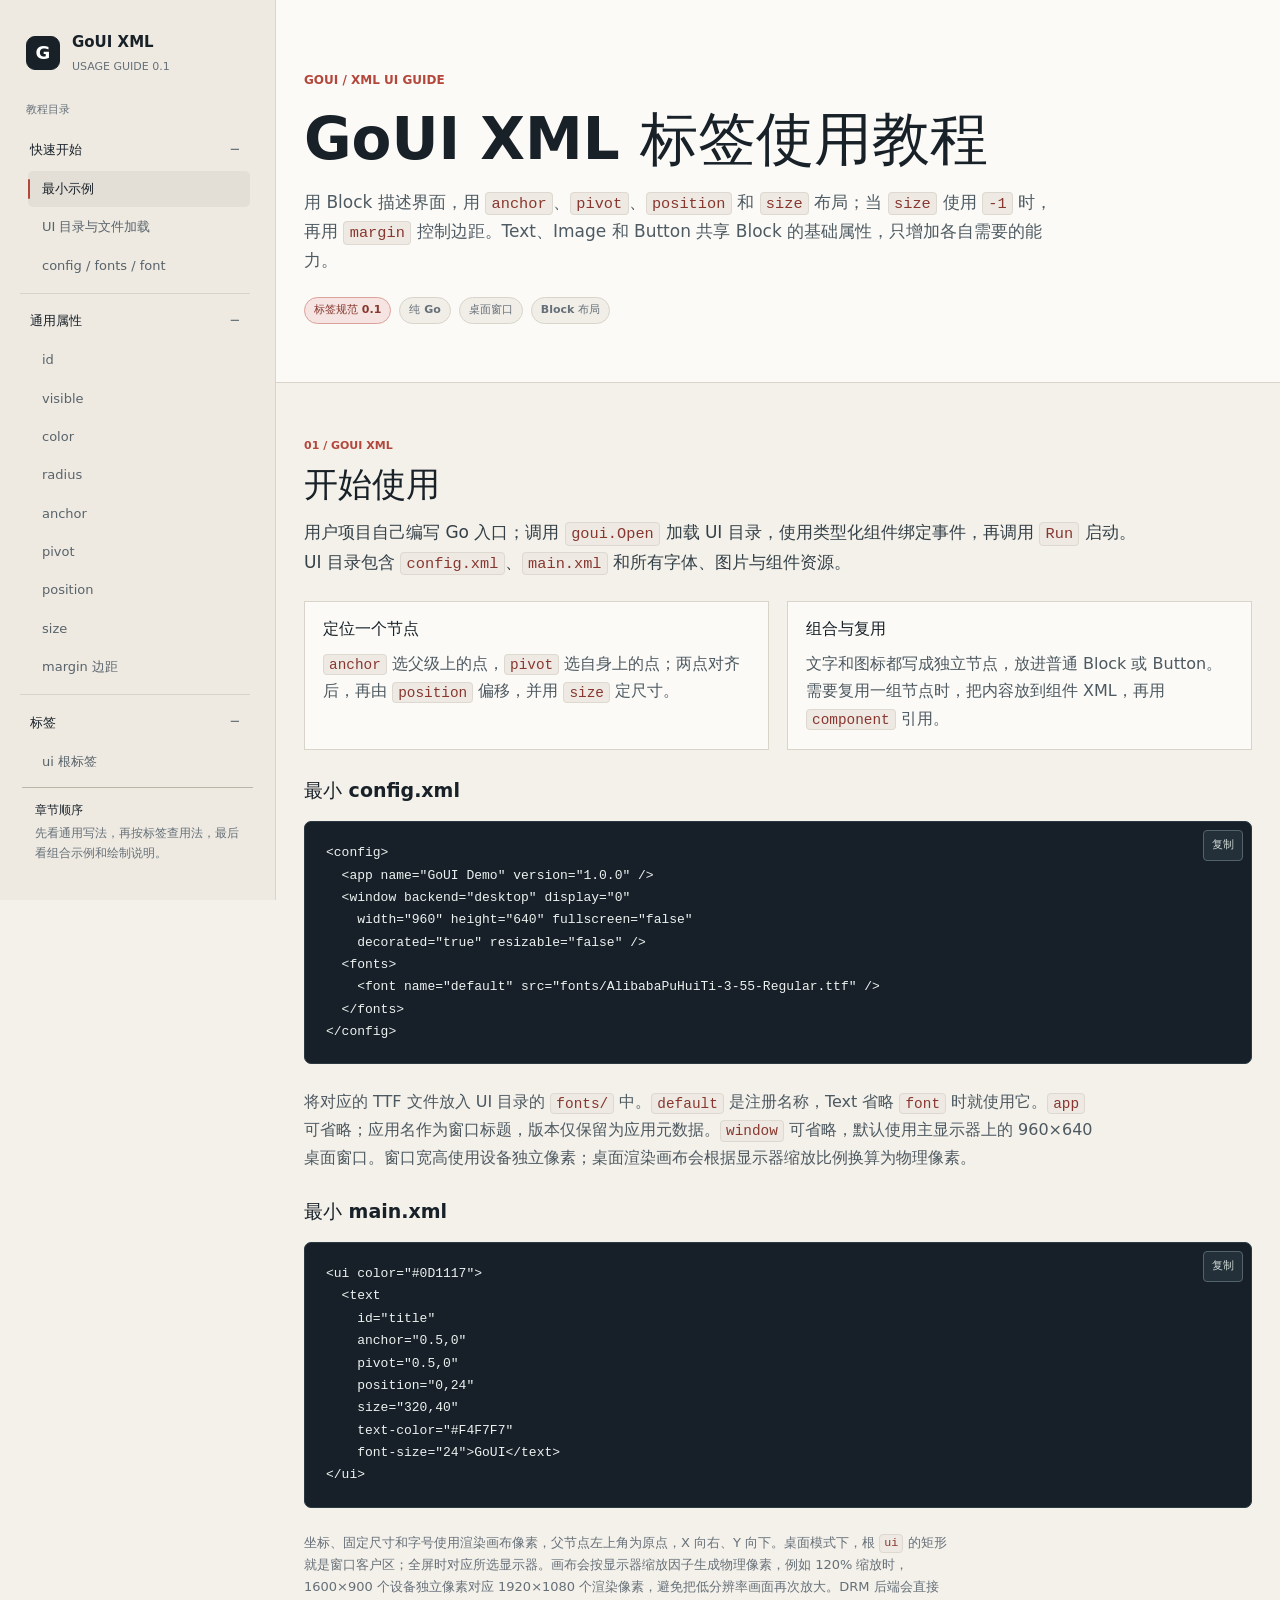
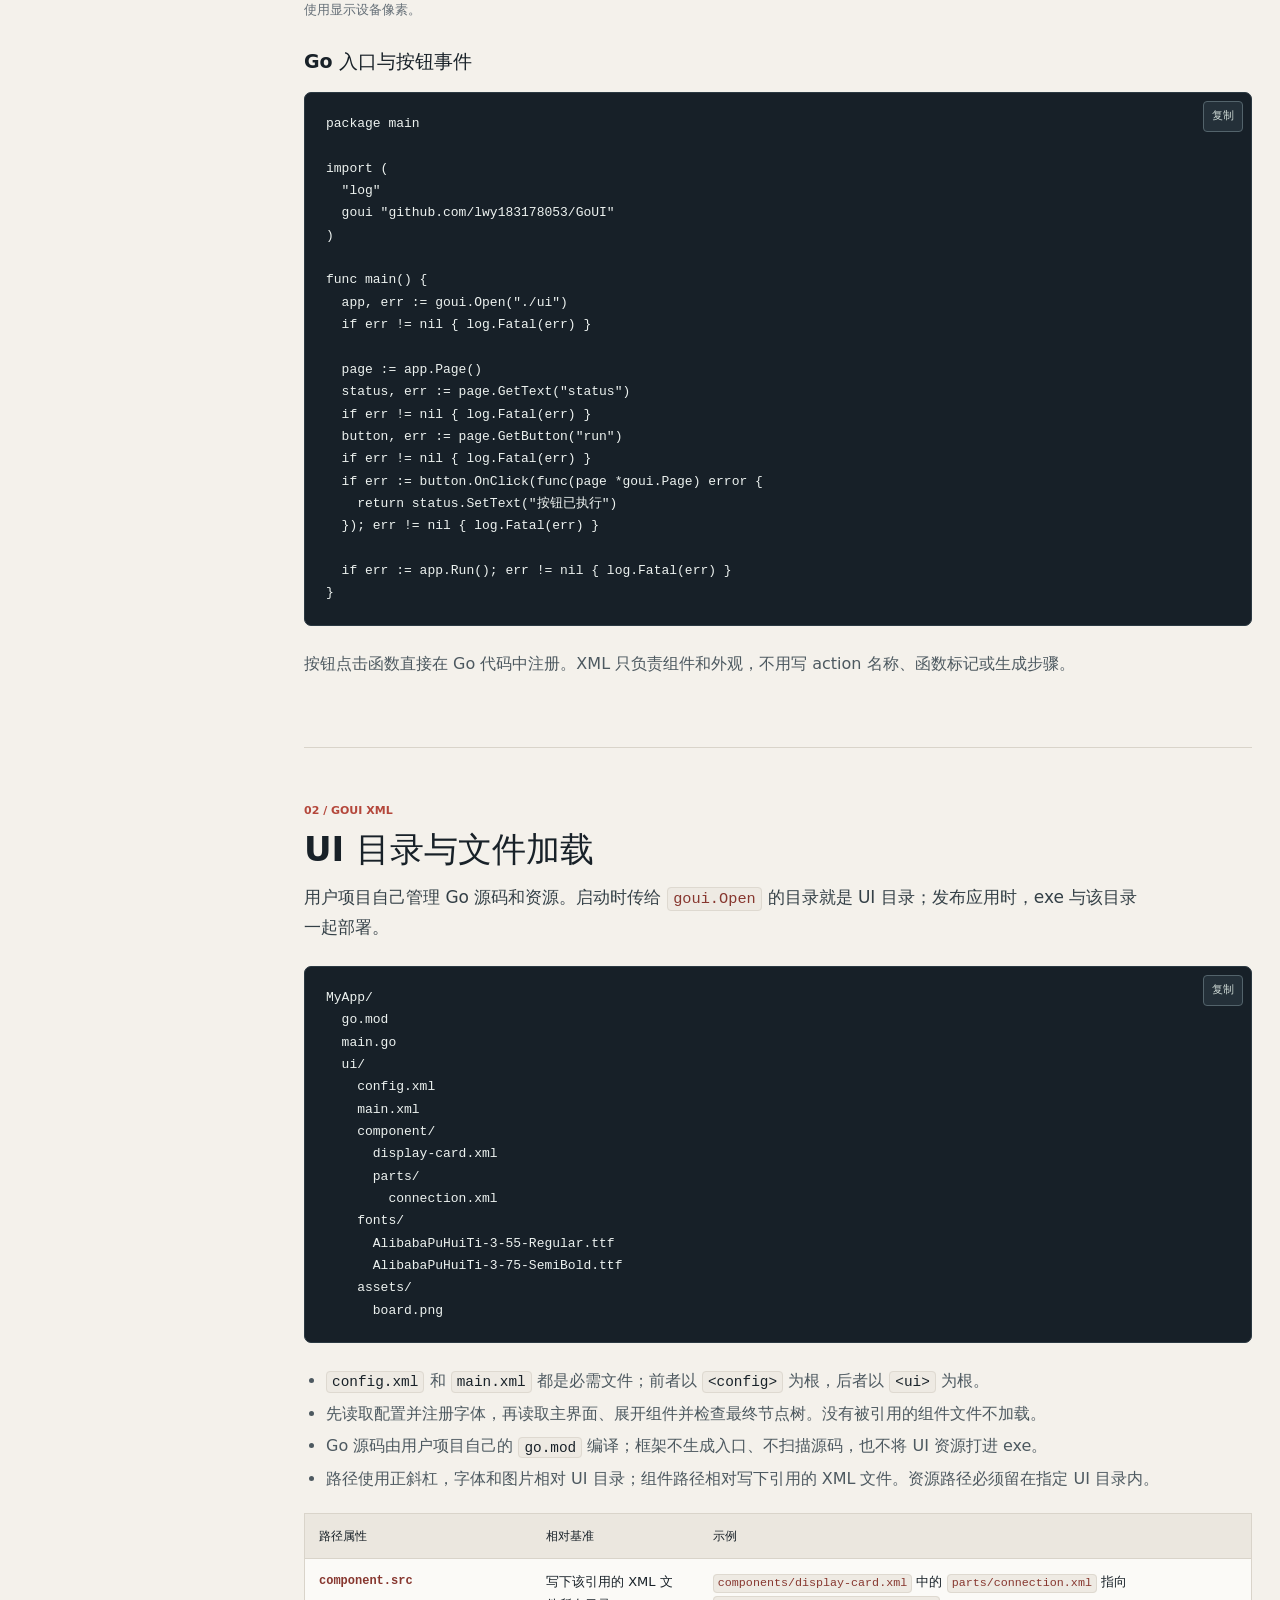
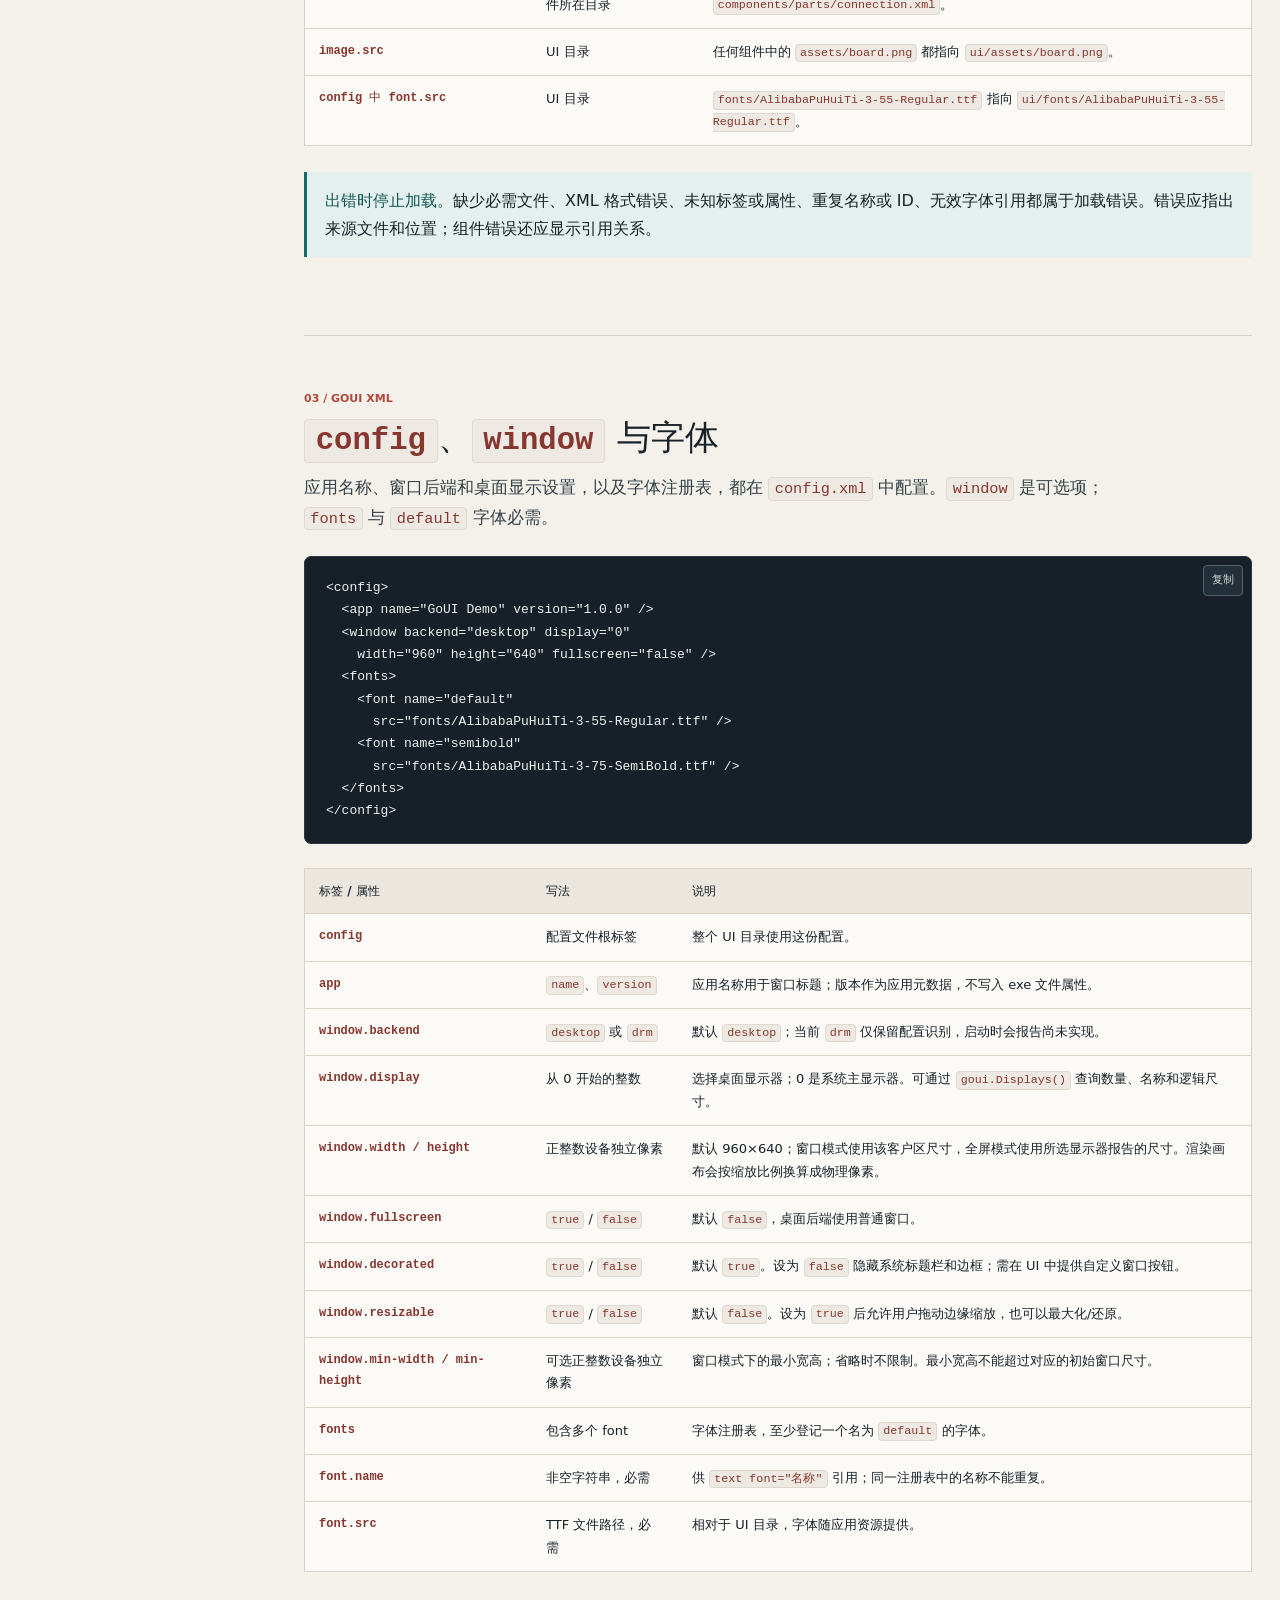
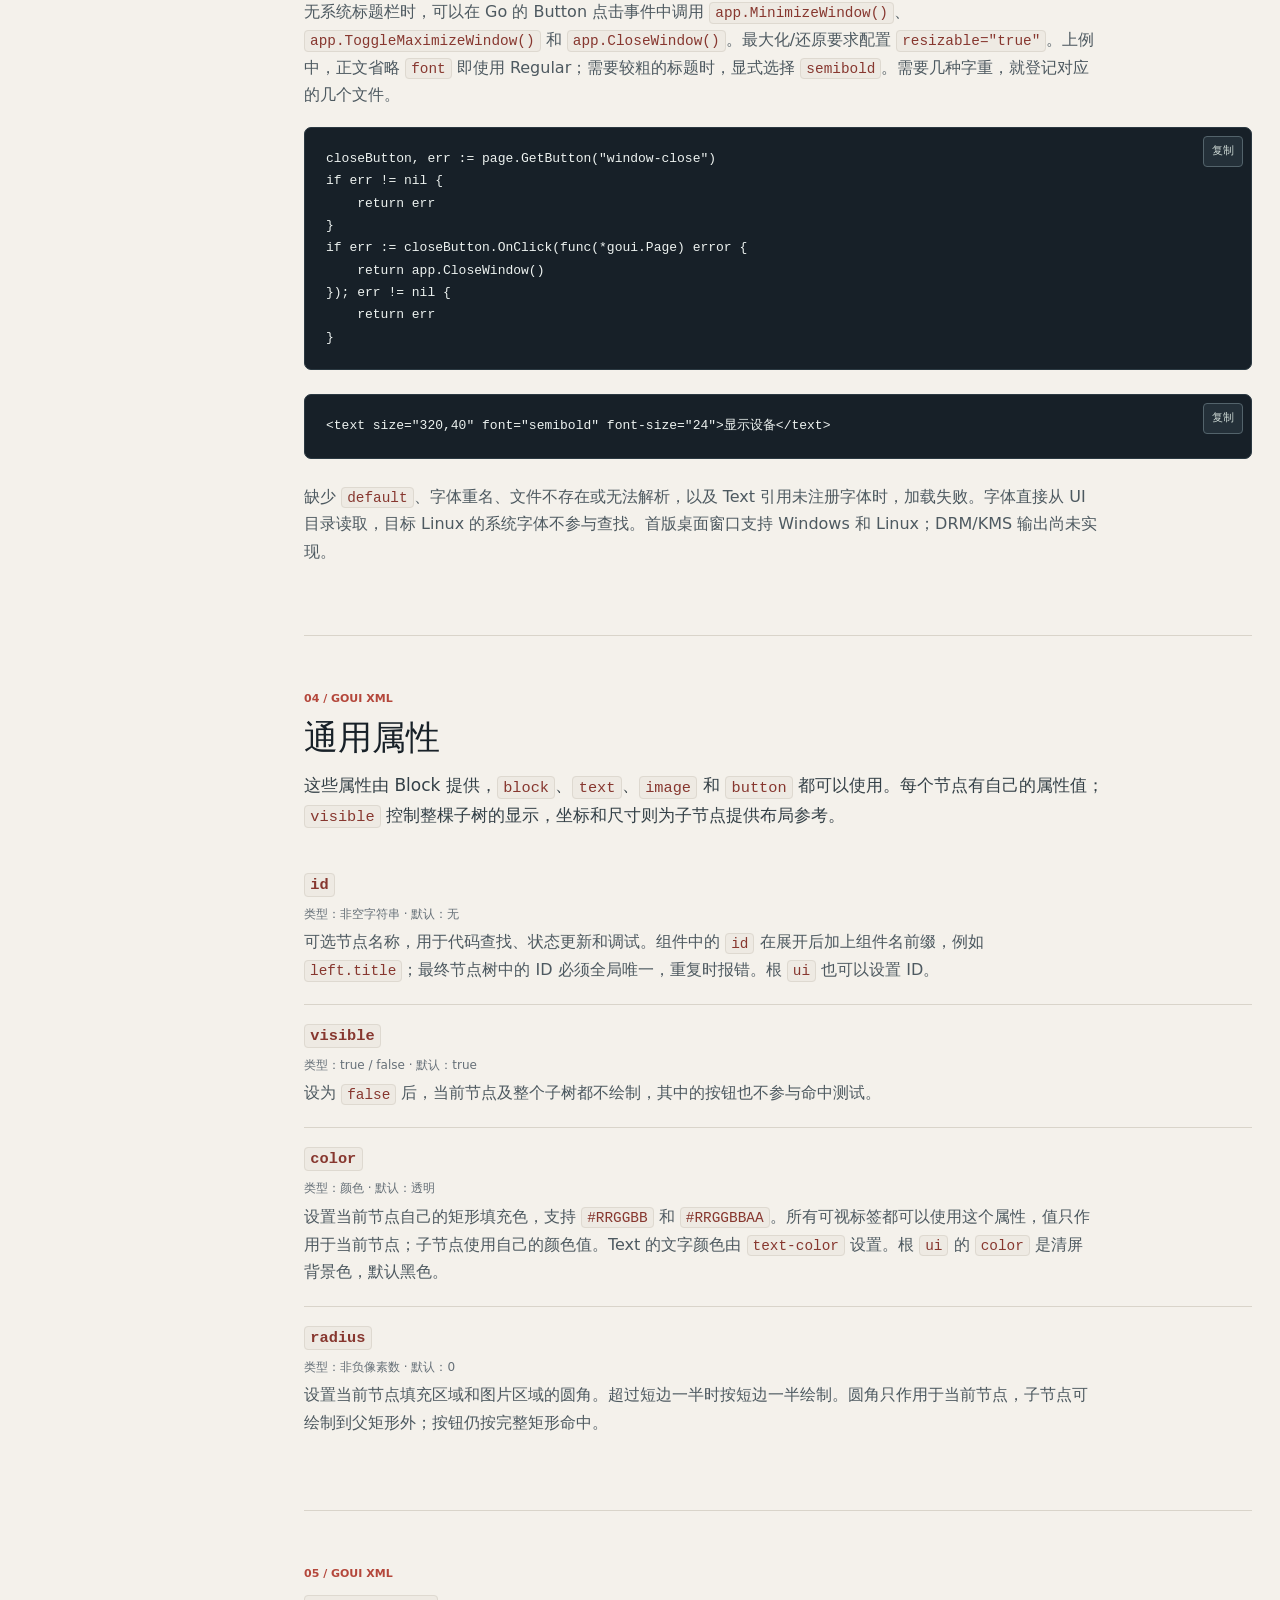
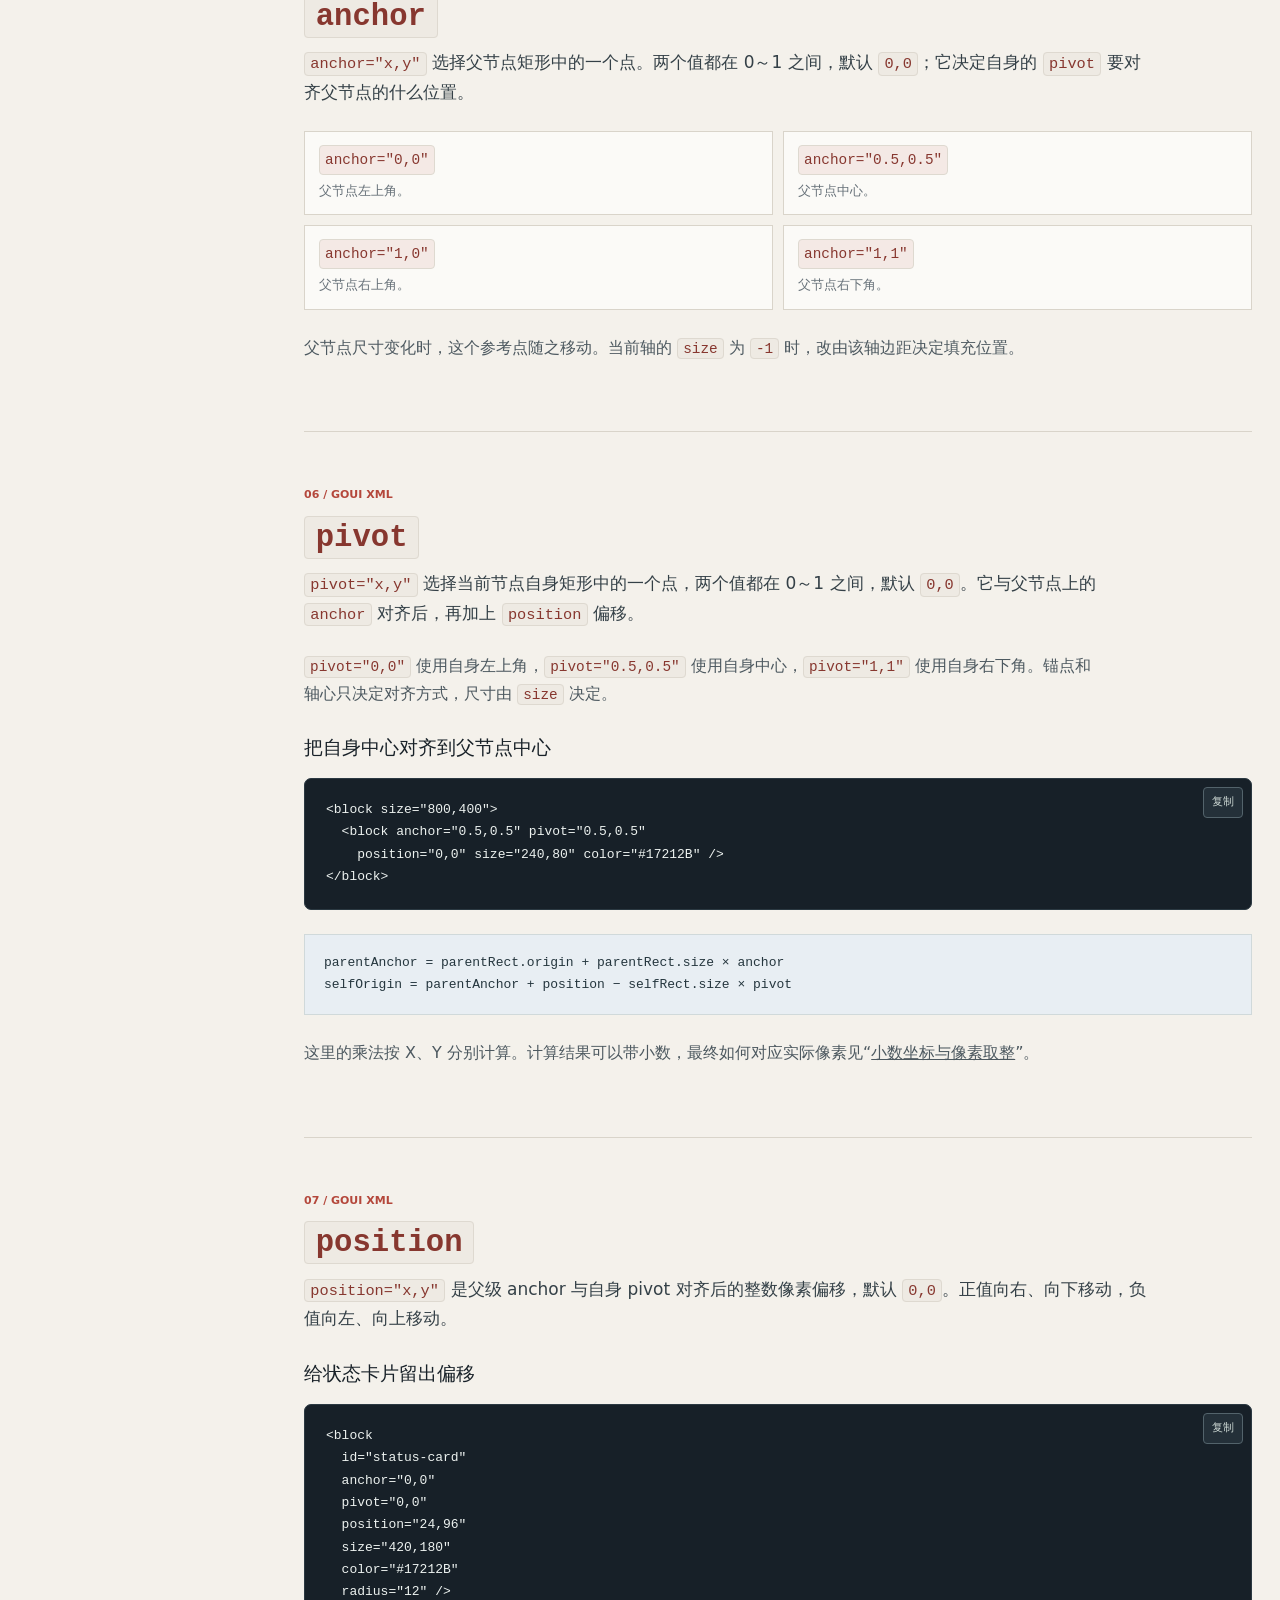
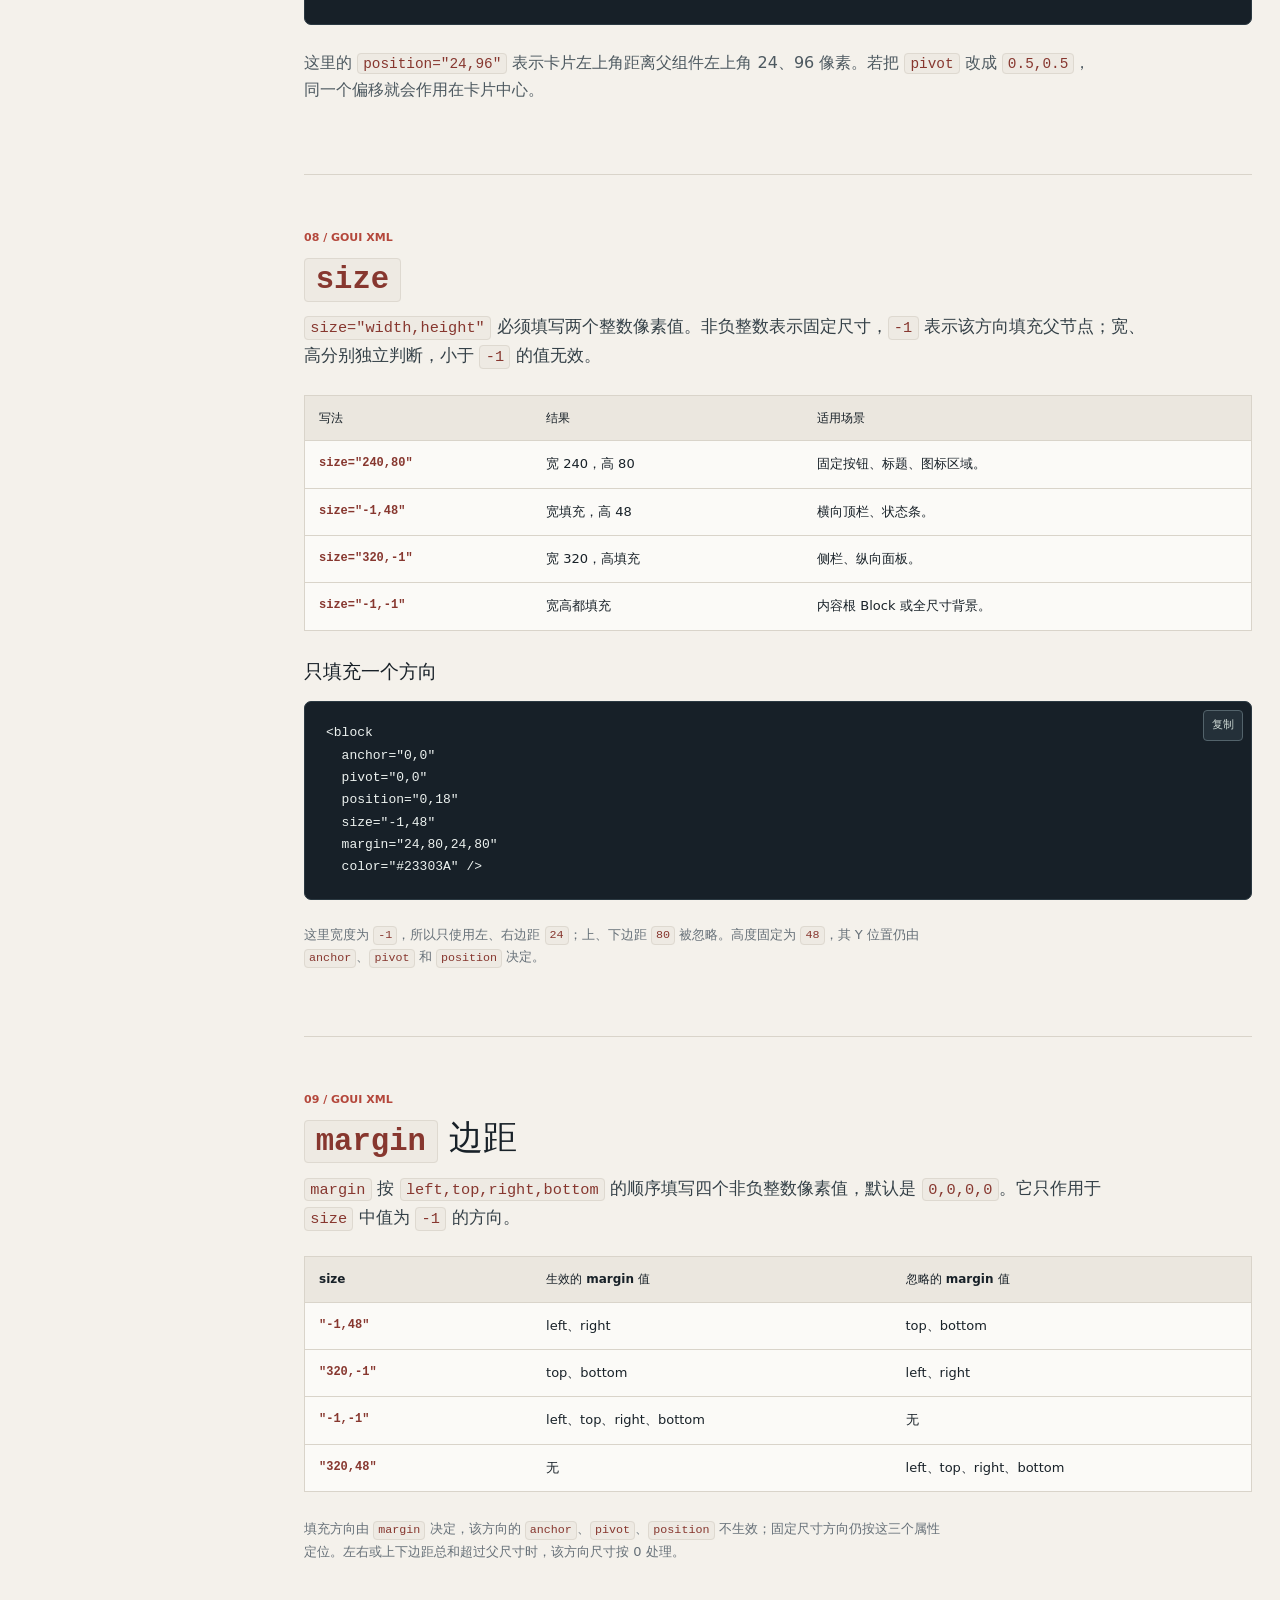
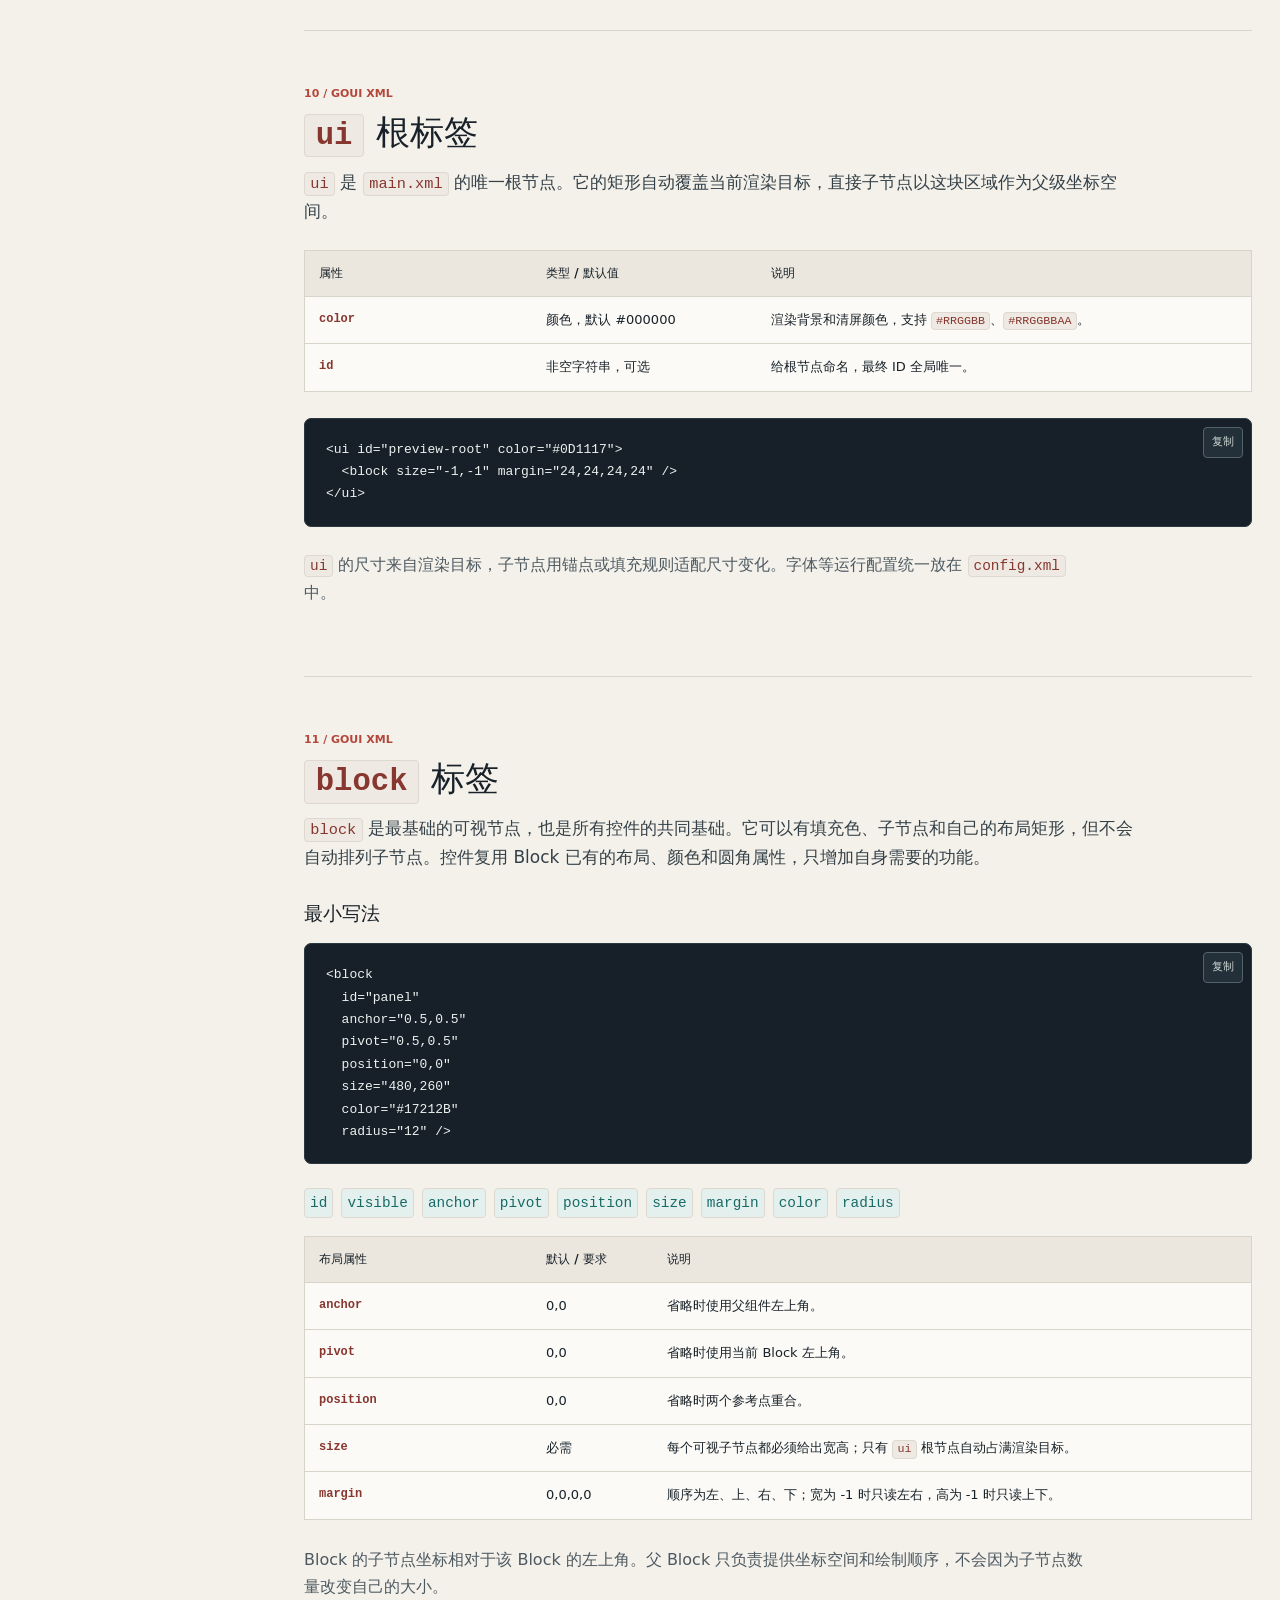
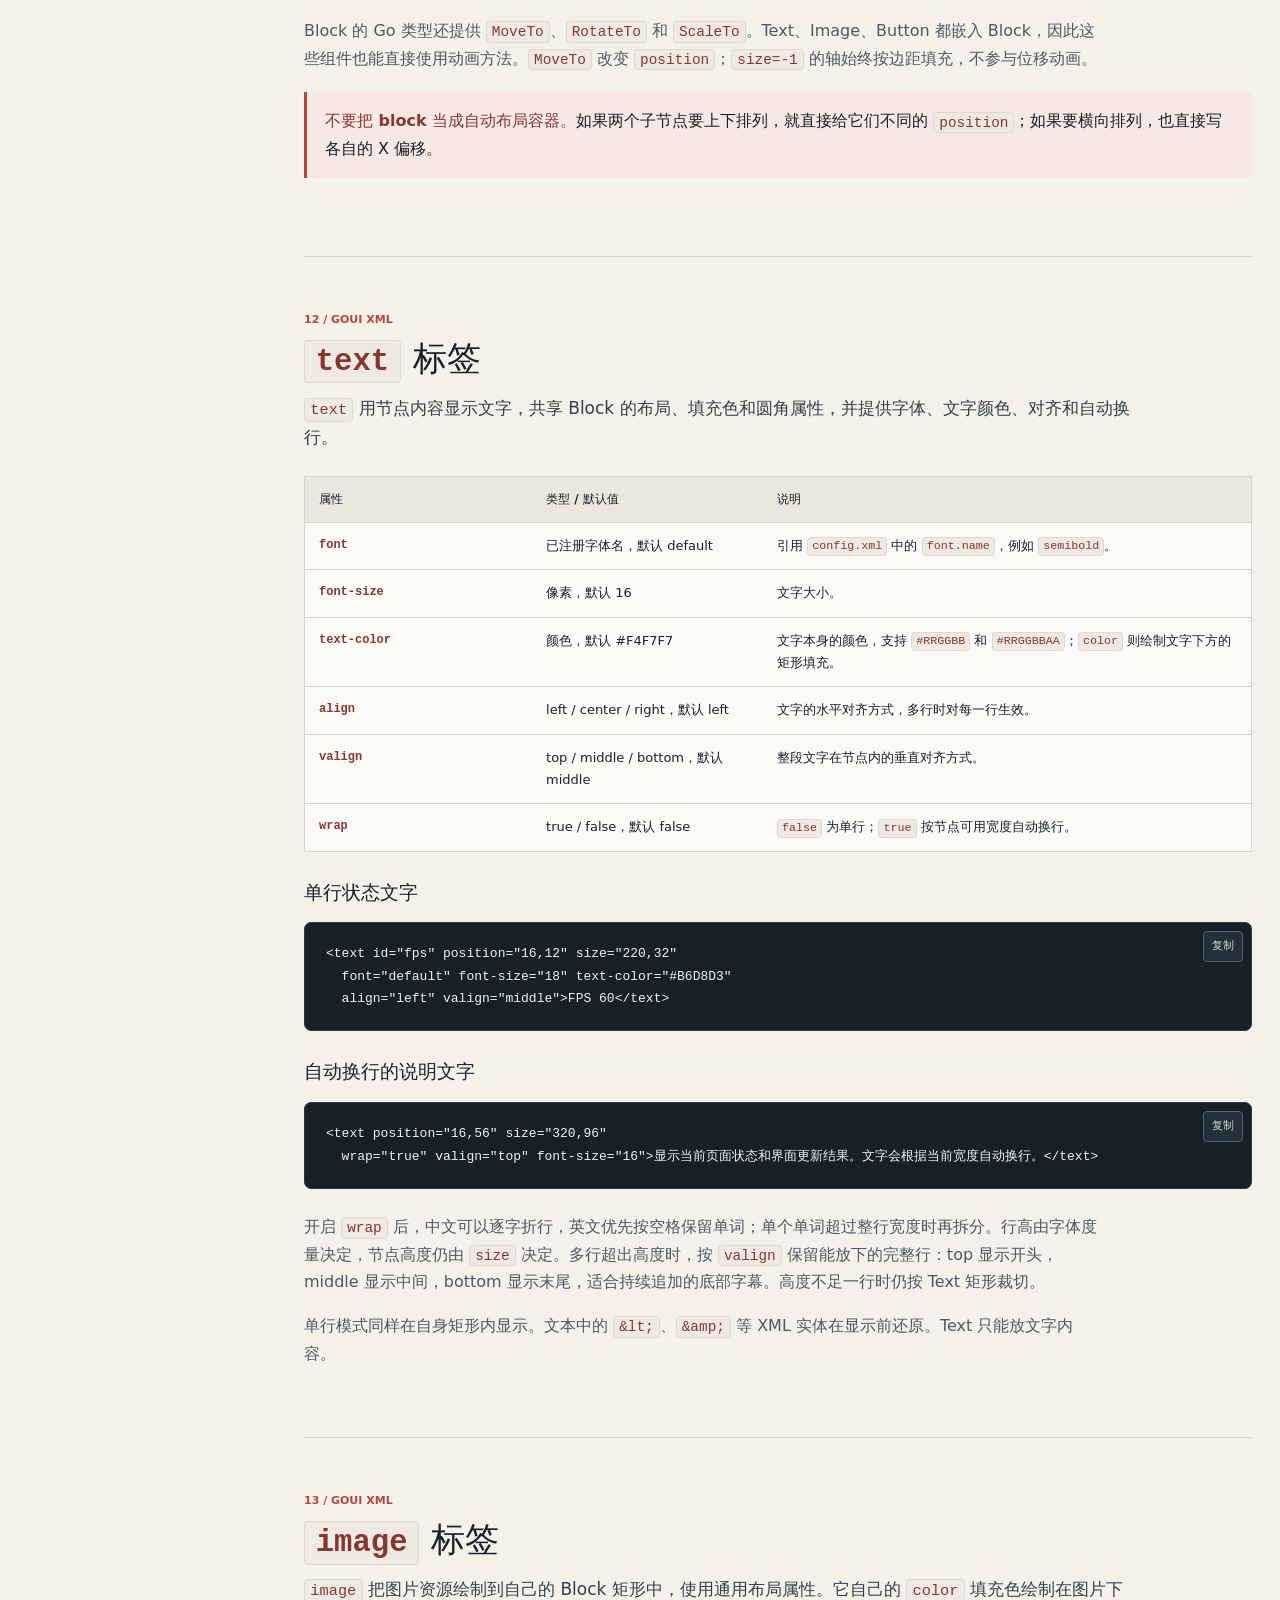
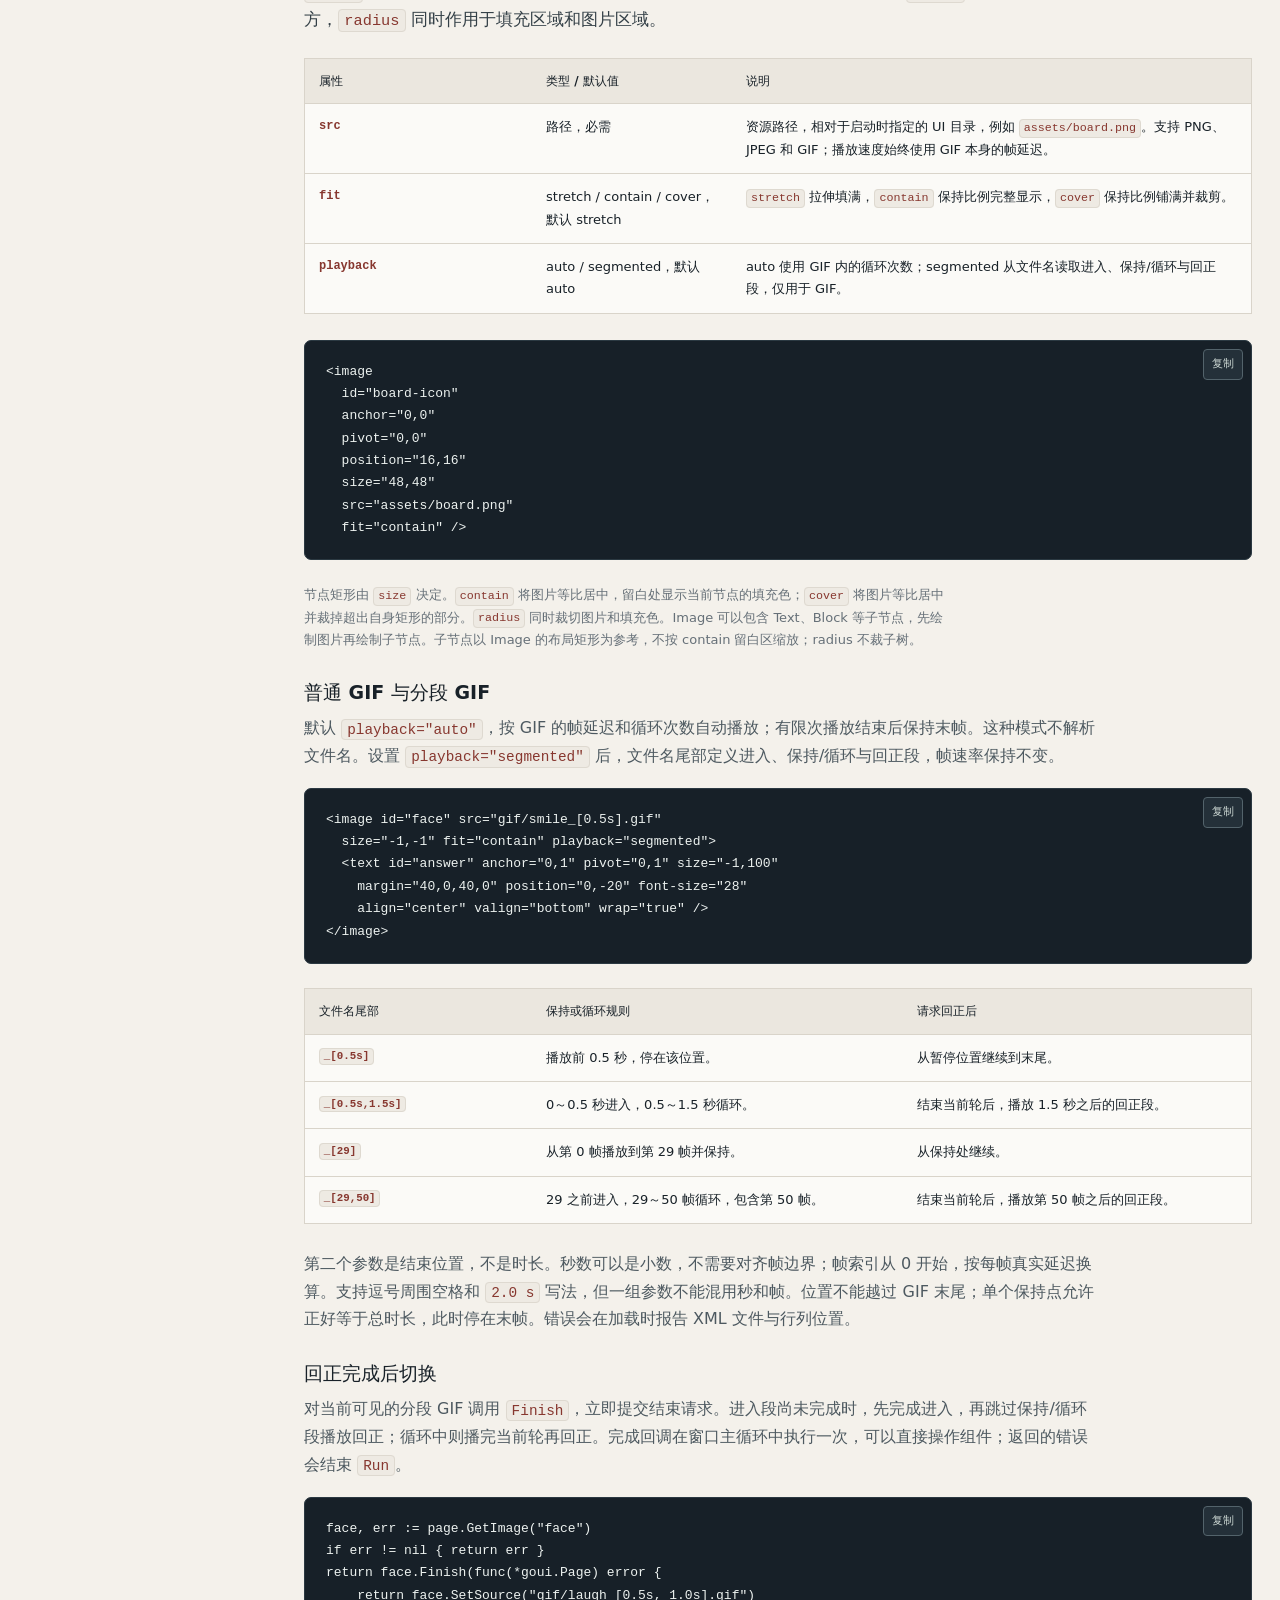
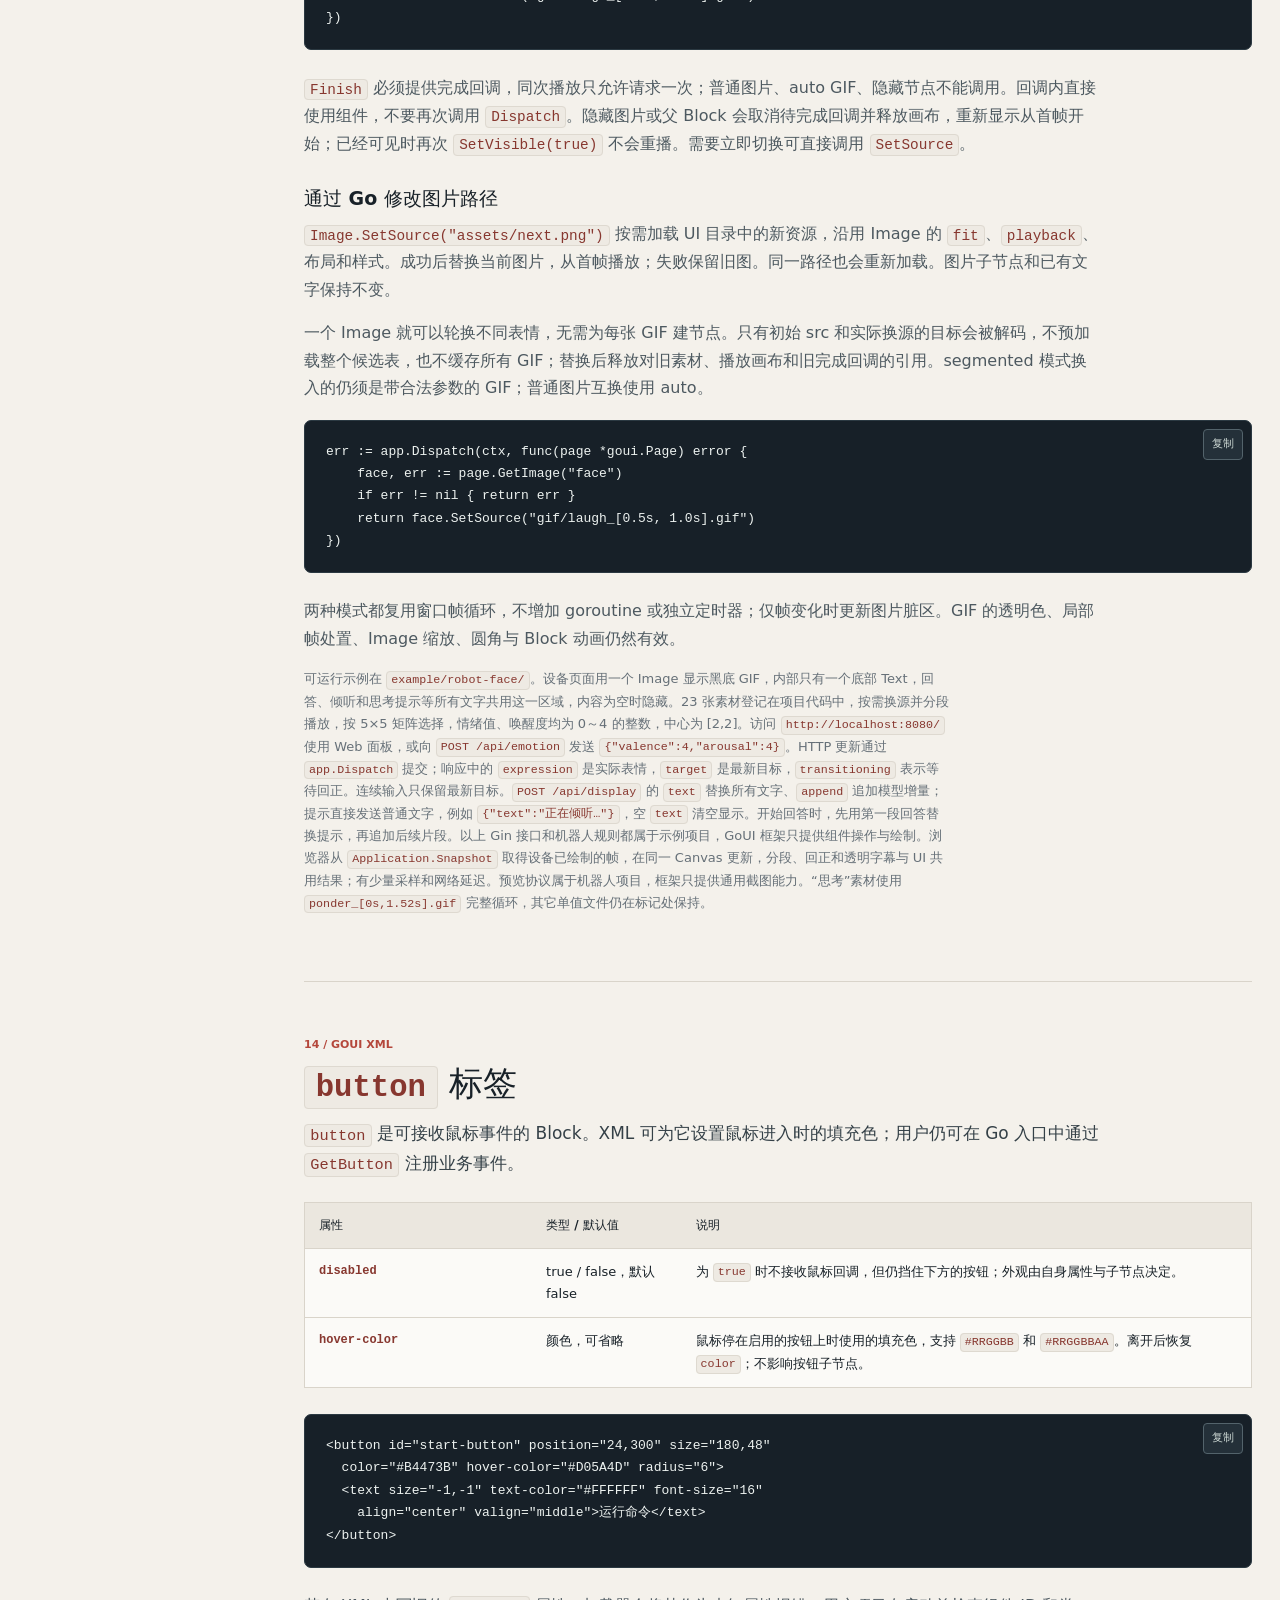
==== commit fa3d3d60: "统一机器人文字显示区域，简化文字接口与调试面板" ====
--- a/doc/index.html
+++ b/doc/index.html
@@ -477,7 +477,7 @@
     return face.SetSource("gif/laugh_[0.5s, 1.0s].gif")
 })</code></pre>
         <p>两种模式都复用窗口帧循环，不增加 goroutine 或独立定时器；仅帧变化时更新图片脏区。GIF 的透明色、局部帧处置、Image 缩放、圆角与 Block 动画仍然有效。</p>
-        <p class="small">可运行示例在 <code>example/robot-face/</code>。设备页面用一个 Image 显示黑底 GIF，内部 Text 显示底部回答和交互状态。23 张素材登记在项目代码中，按需换源并分段播放，按 5×5 矩阵选择，情绪值、唤醒度均为 0～4 的整数，中心为 [2,2]。访问 <code>http://localhost:8080/</code> 使用 Web 面板，或向 <code>POST /api/emotion</code> 发送 <code>{"valence":4,"arousal":4}</code>。HTTP 更新通过 <code>app.Dispatch</code> 提交；响应中的 <code>expression</code> 是实际表情，<code>target</code> 是最新目标，<code>transitioning</code> 表示等待回正。连续输入只保留最新目标。<code>POST /api/display</code> 的 <code>text</code> 替换回答、<code>append</code> 追加模型增量、<code>status</code> 切换 idle/listening/thinking/speaking。以上 Gin 接口和机器人规则都属于示例项目，GoUI 框架只提供组件操作与绘制。浏览器从 <code>Application.Snapshot</code> 取得设备已绘制的帧，在同一 Canvas 更新，分段、回正和透明字幕与 UI 共用结果；有少量采样和网络延迟。预览协议属于机器人项目，框架只提供通用截图能力。“思考”素材使用 <code>ponder_[0s,1.52s].gif</code> 完整循环，其它单值文件仍在标记处保持。</p>
+        <p class="small">可运行示例在 <code>example/robot-face/</code>。设备页面用一个 Image 显示黑底 GIF，内部只有一个底部 Text，回答、倾听和思考提示等所有文字共用这一区域，内容为空时隐藏。23 张素材登记在项目代码中，按需换源并分段播放，按 5×5 矩阵选择，情绪值、唤醒度均为 0～4 的整数，中心为 [2,2]。访问 <code>http://localhost:8080/</code> 使用 Web 面板，或向 <code>POST /api/emotion</code> 发送 <code>{"valence":4,"arousal":4}</code>。HTTP 更新通过 <code>app.Dispatch</code> 提交；响应中的 <code>expression</code> 是实际表情，<code>target</code> 是最新目标，<code>transitioning</code> 表示等待回正。连续输入只保留最新目标。<code>POST /api/display</code> 的 <code>text</code> 替换所有文字、<code>append</code> 追加模型增量；提示直接发送普通文字，例如 <code>{"text":"正在倾听…"}</code>，空 <code>text</code> 清空显示。开始回答时，先用第一段回答替换提示，再追加后续片段。以上 Gin 接口和机器人规则都属于示例项目，GoUI 框架只提供组件操作与绘制。浏览器从 <code>Application.Snapshot</code> 取得设备已绘制的帧，在同一 Canvas 更新，分段、回正和透明字幕与 UI 共用结果；有少量采样和网络延迟。预览协议属于机器人项目，框架只提供通用截图能力。“思考”素材使用 <code>ponder_[0s,1.52s].gif</code> 完整循环，其它单值文件仍在标记处保持。</p>
       </section>
 
       <section class="doc-section" id="button">
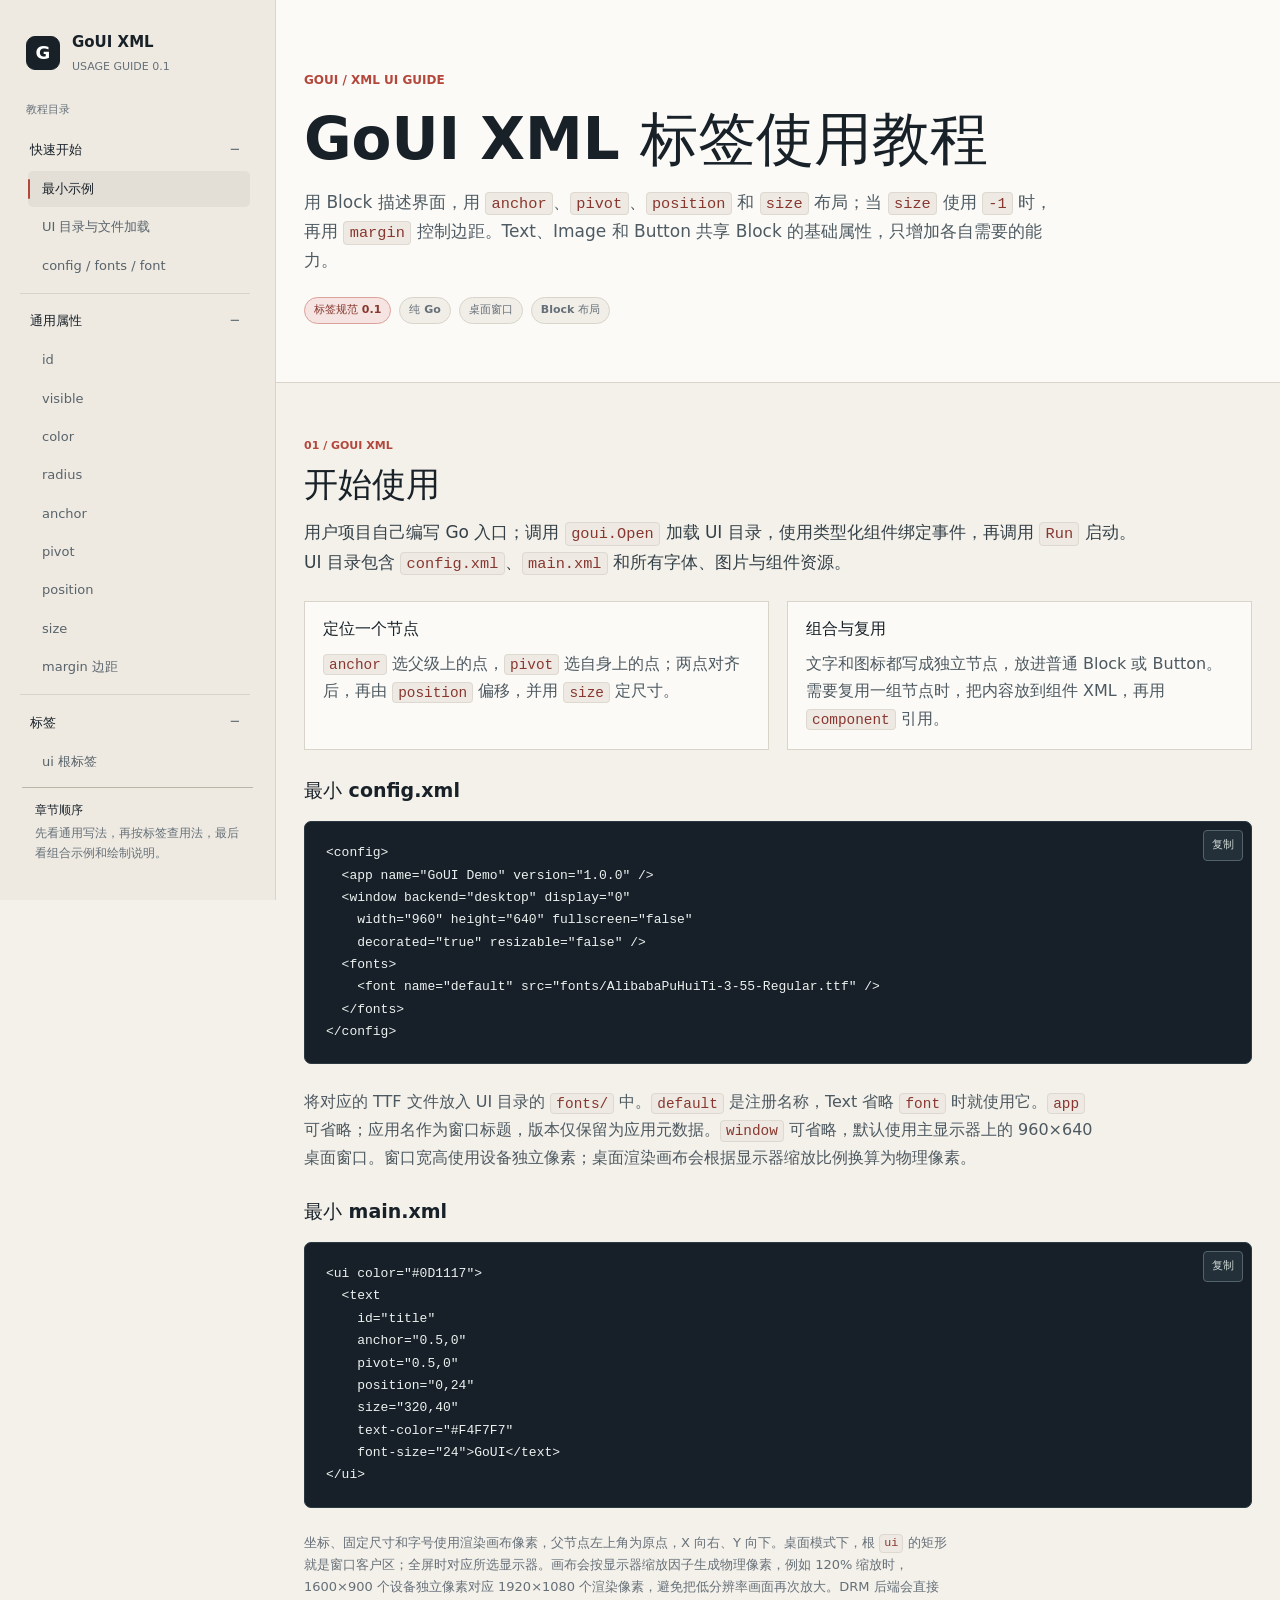
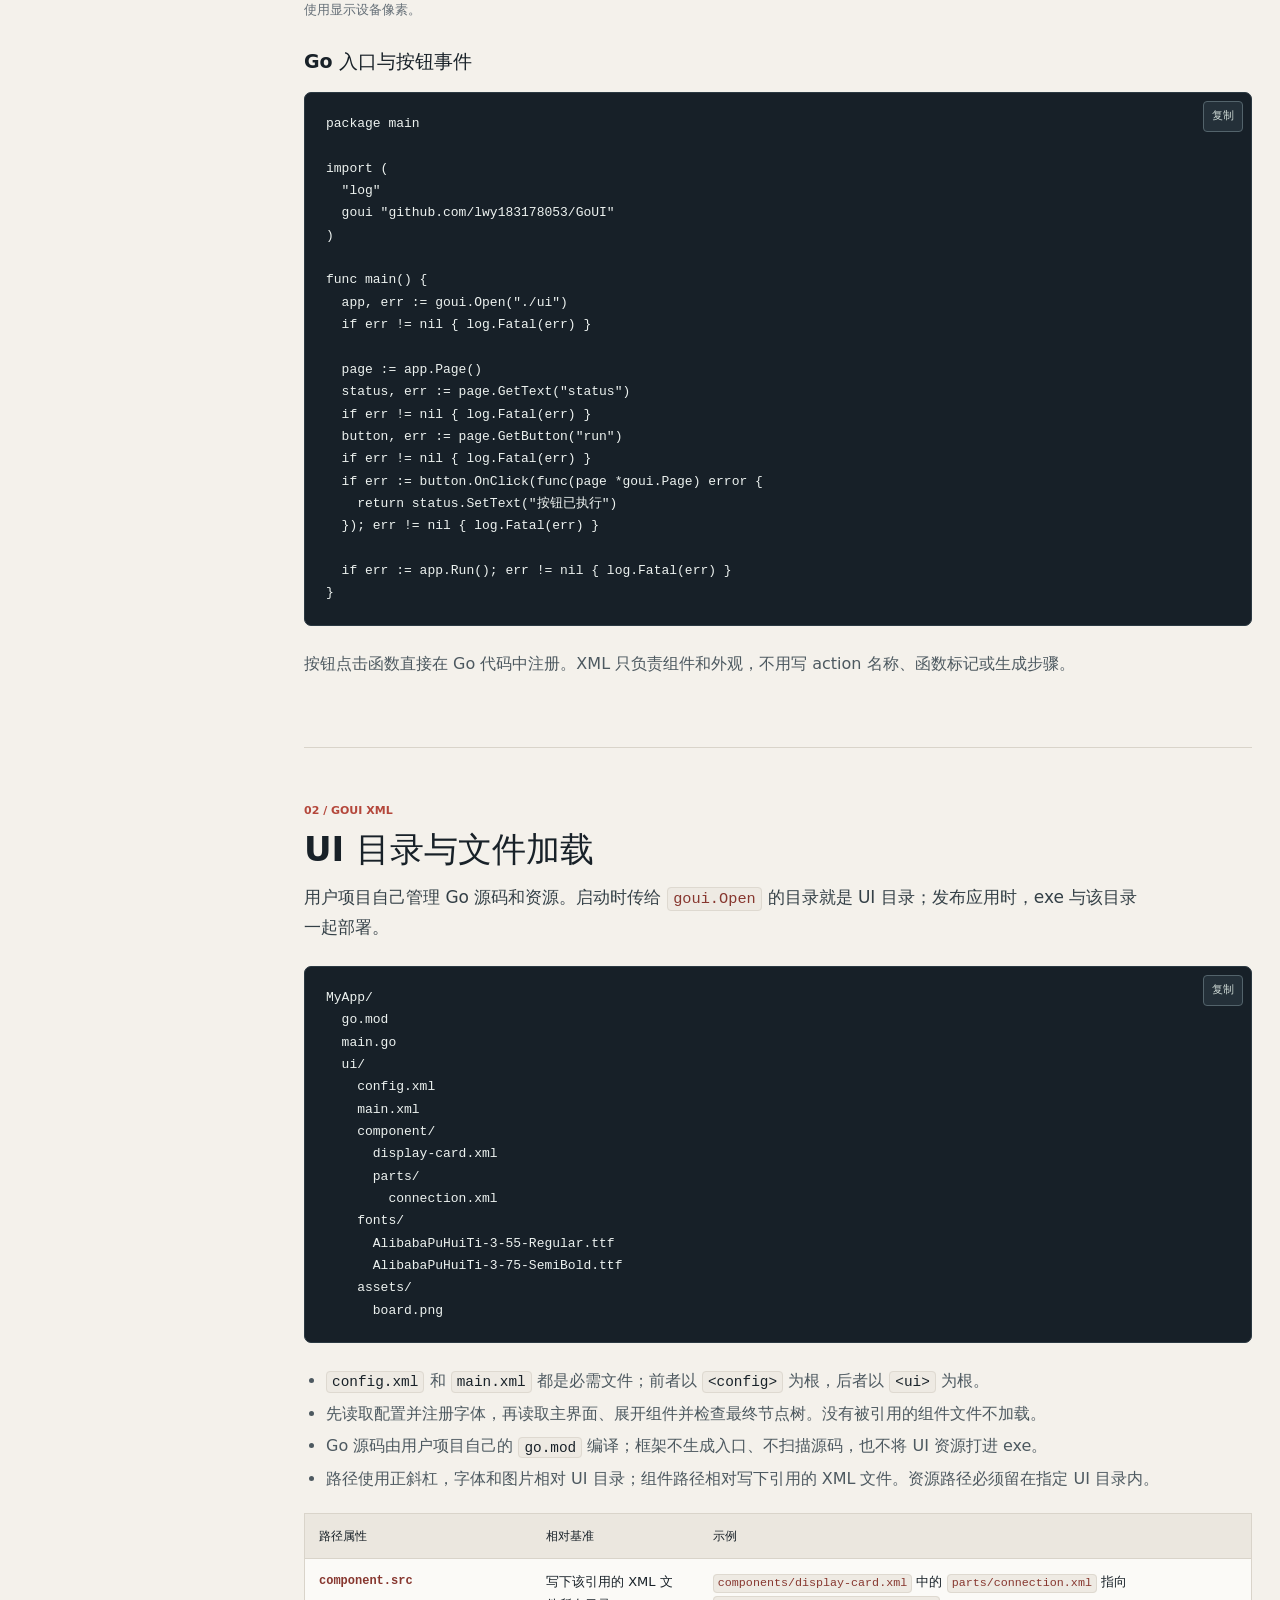
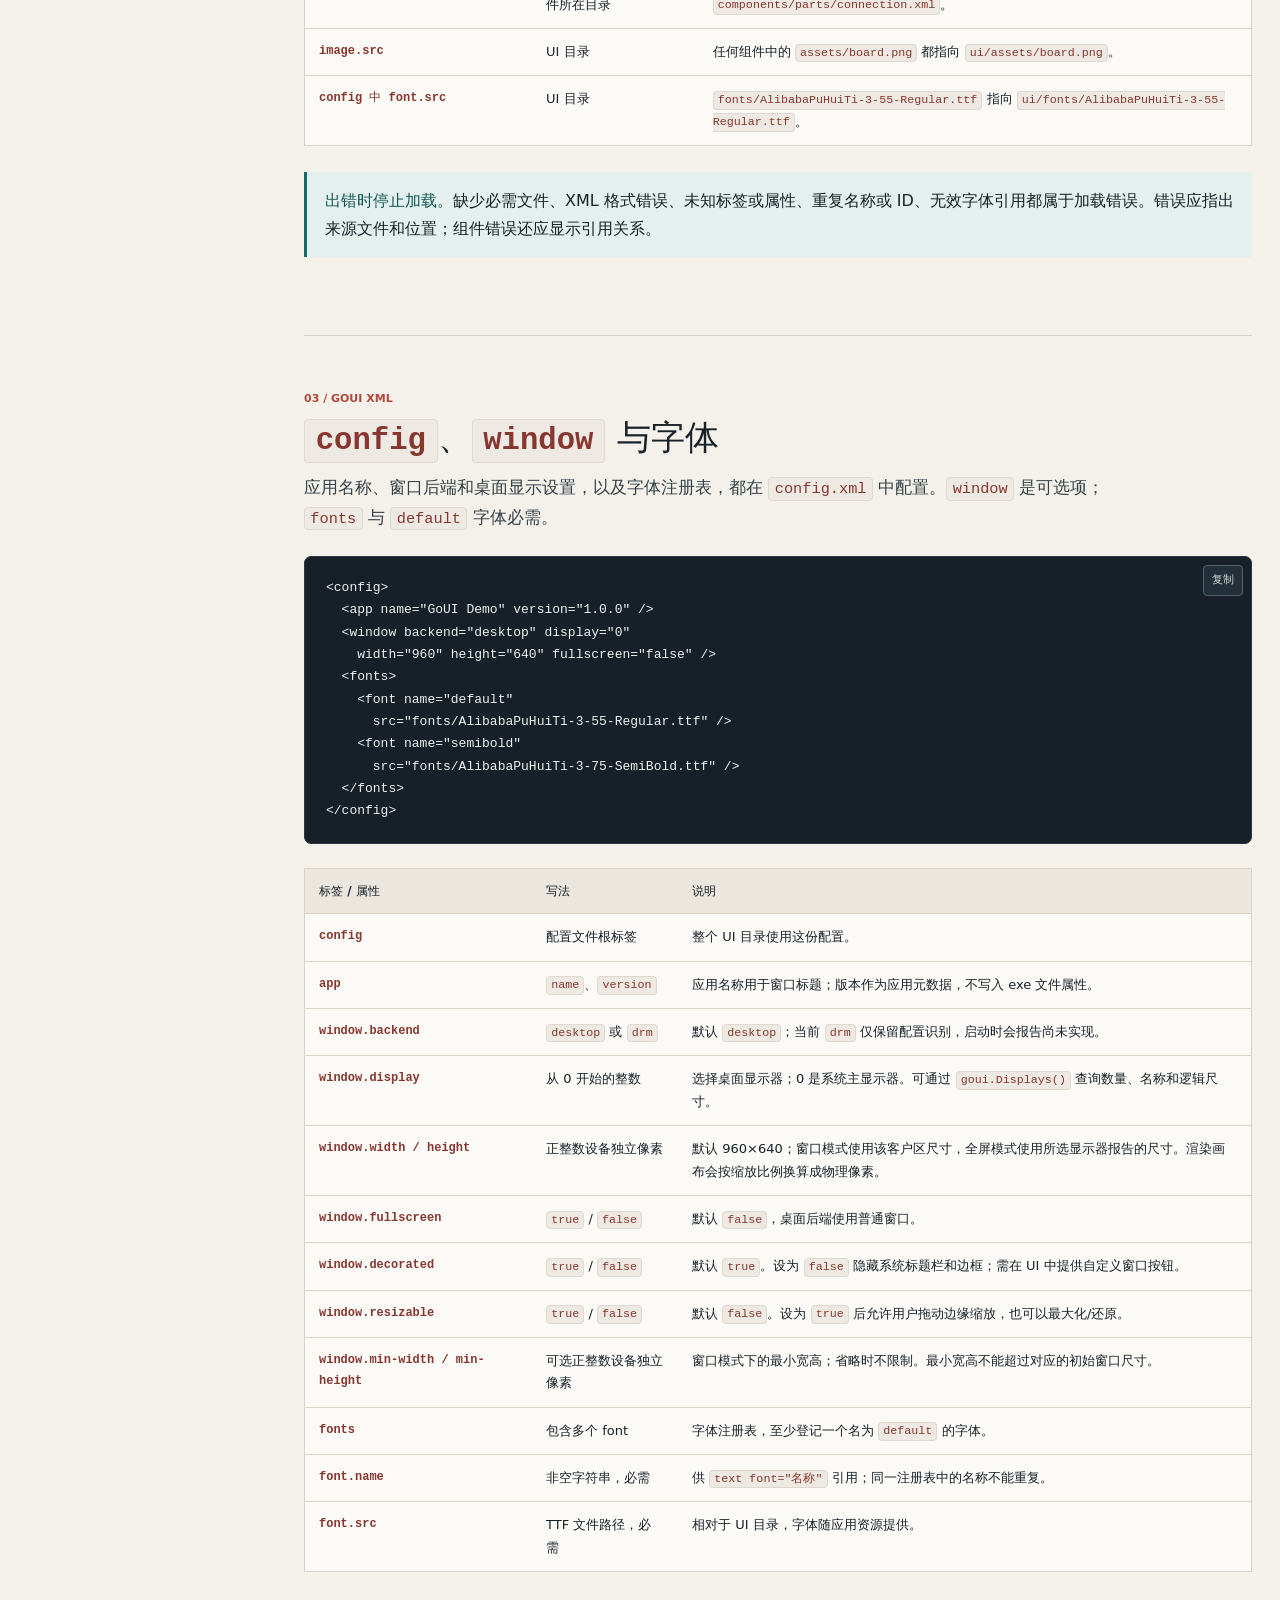
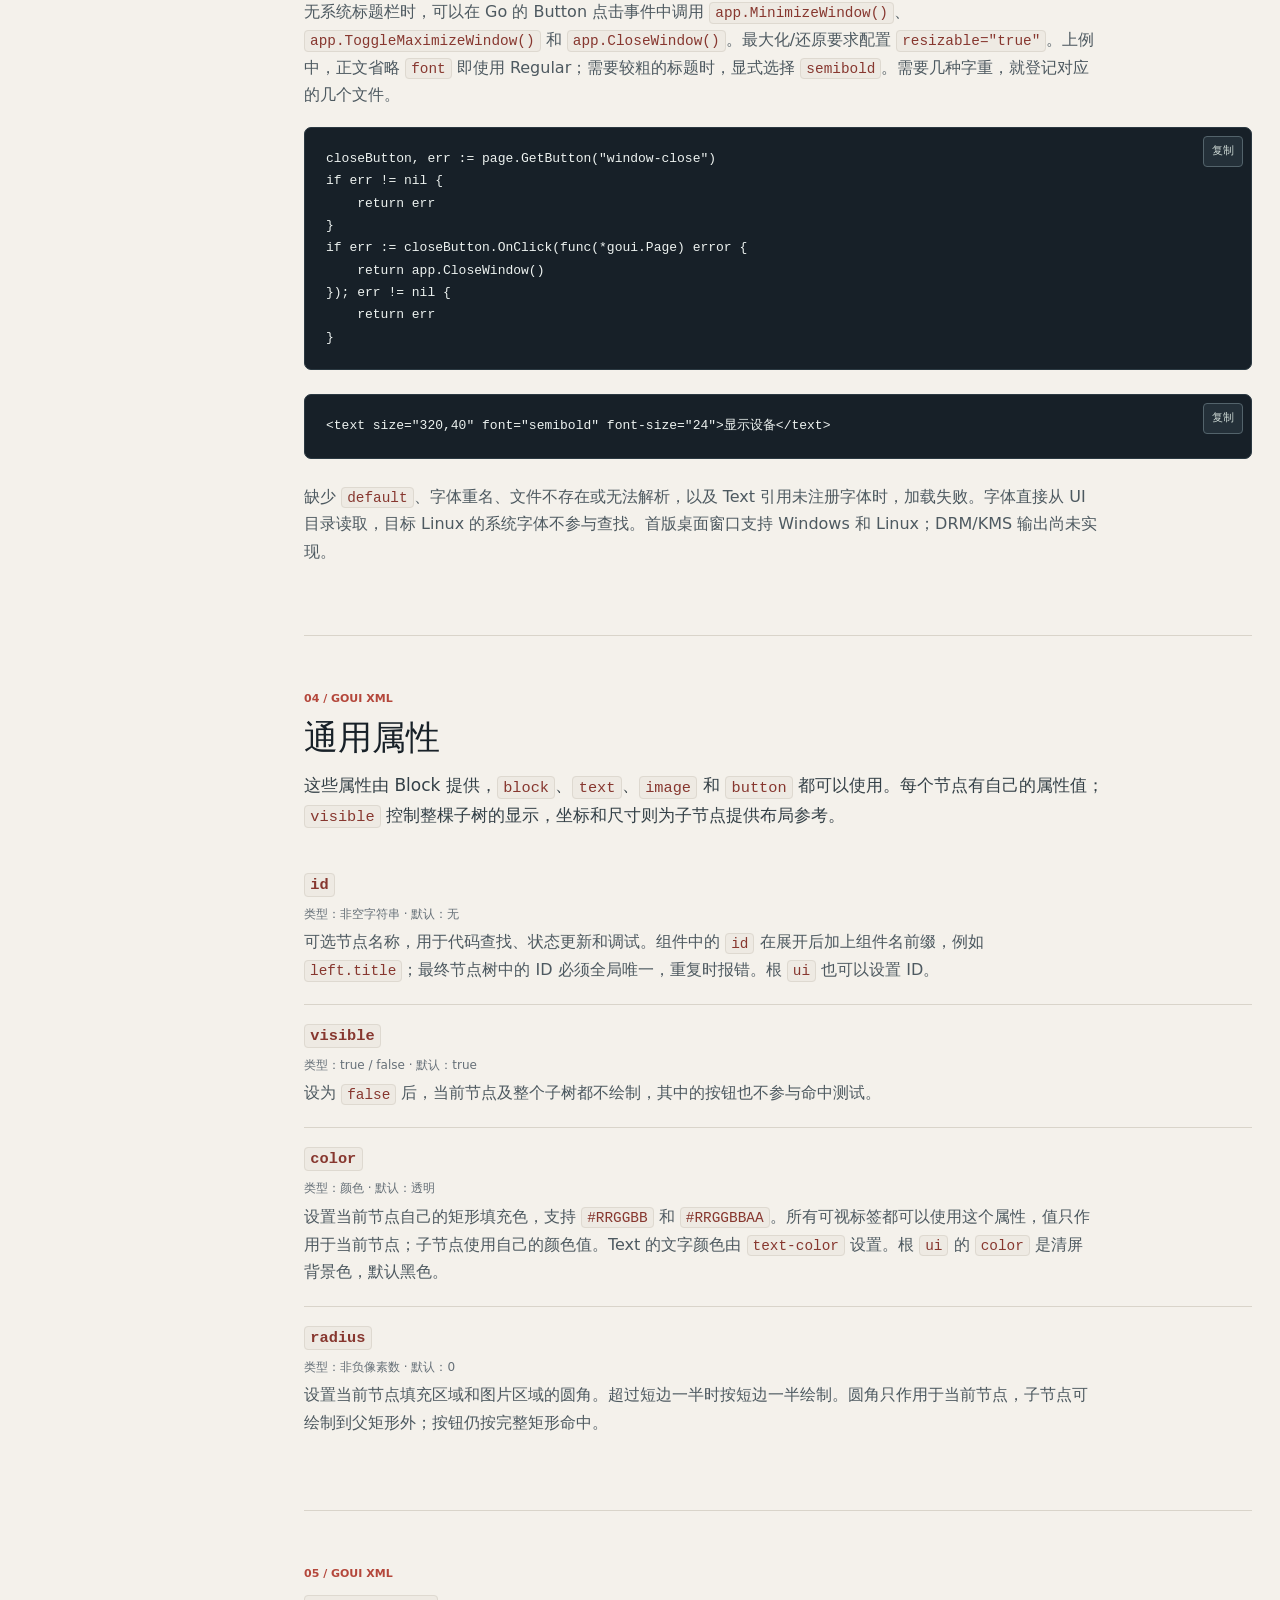
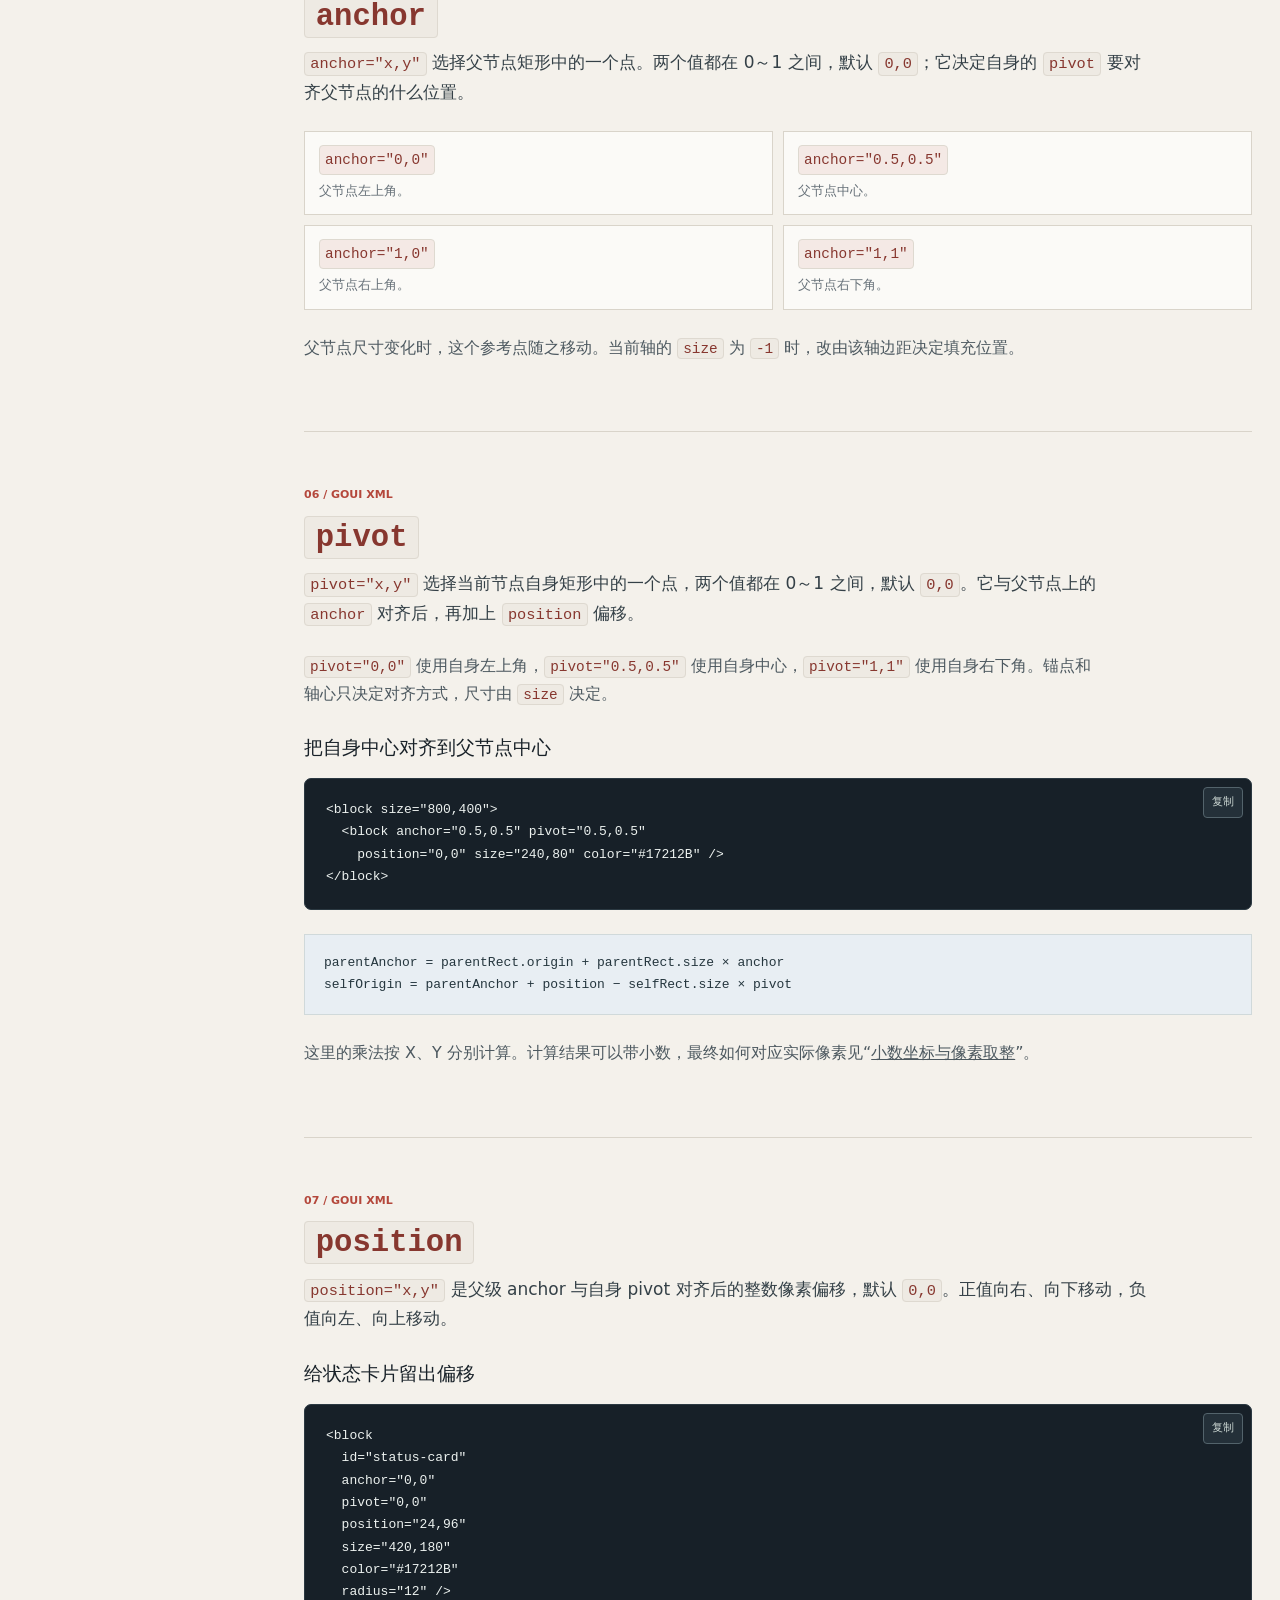
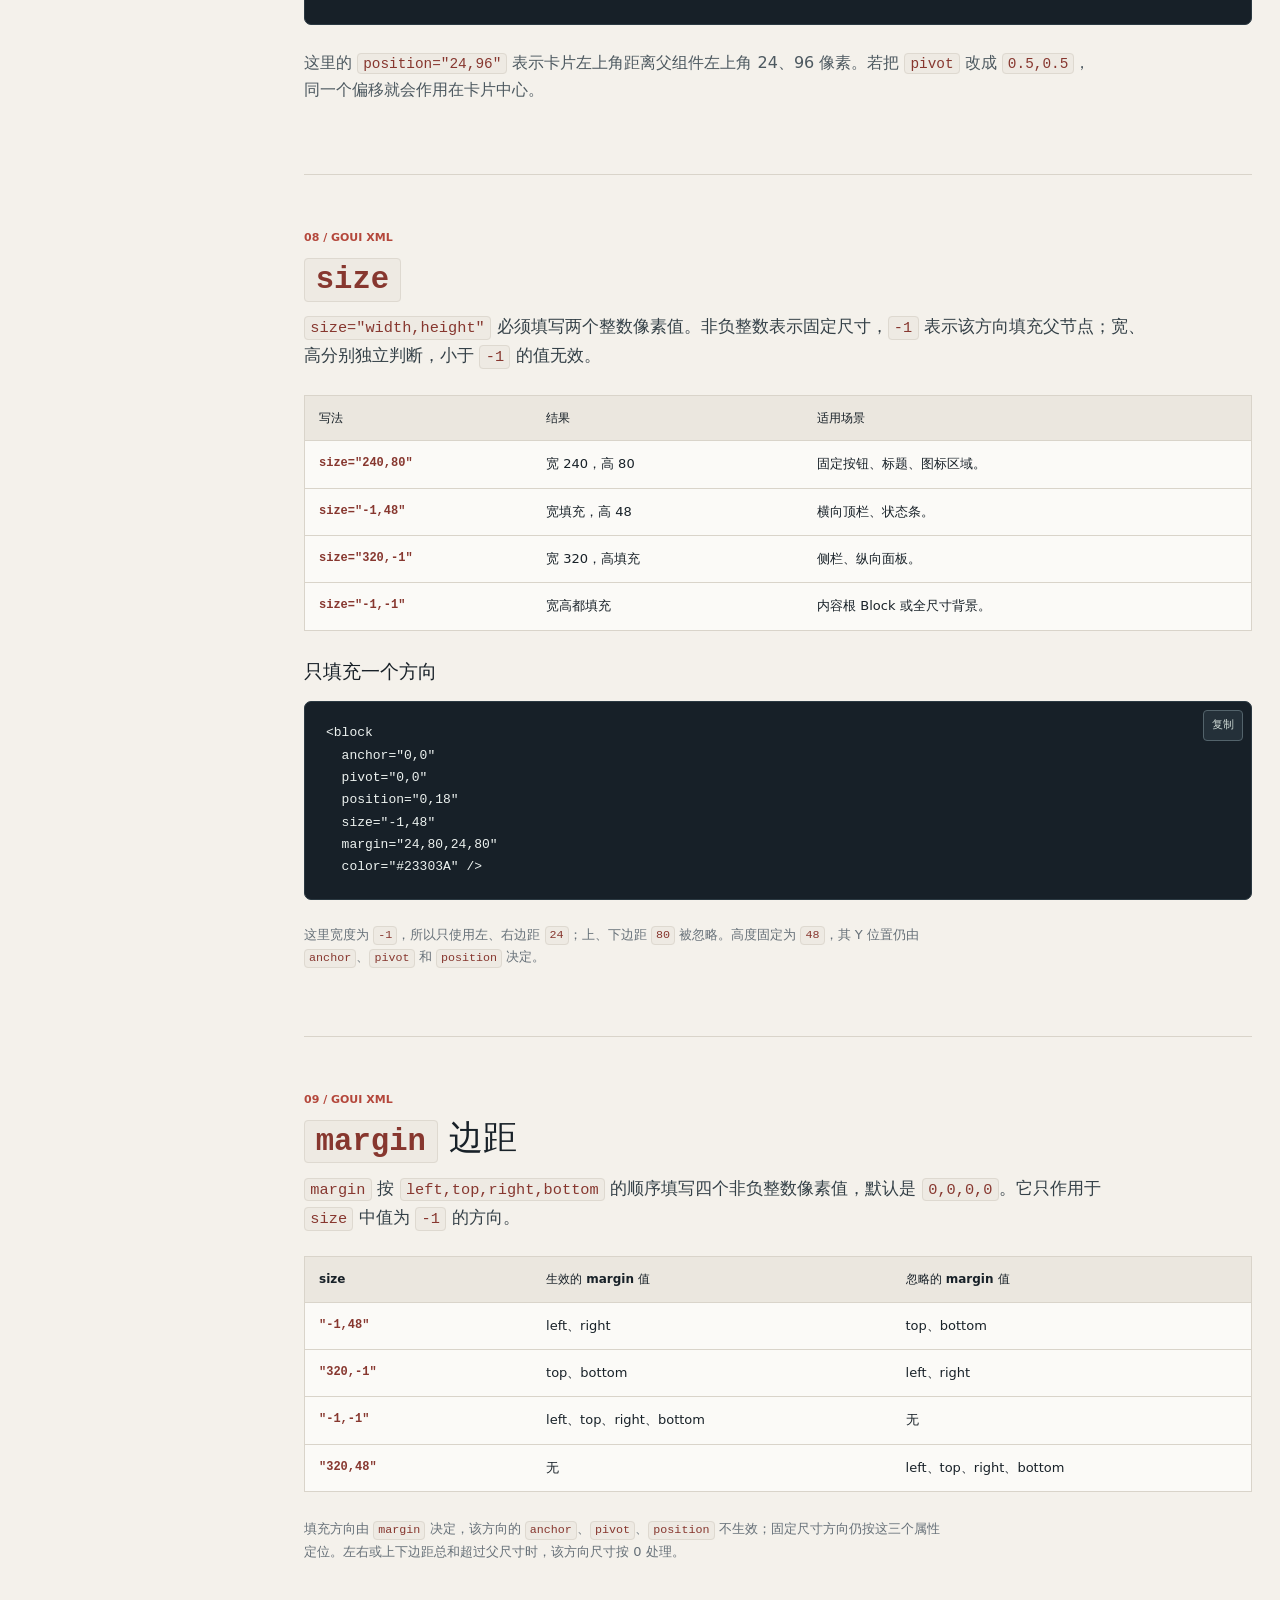
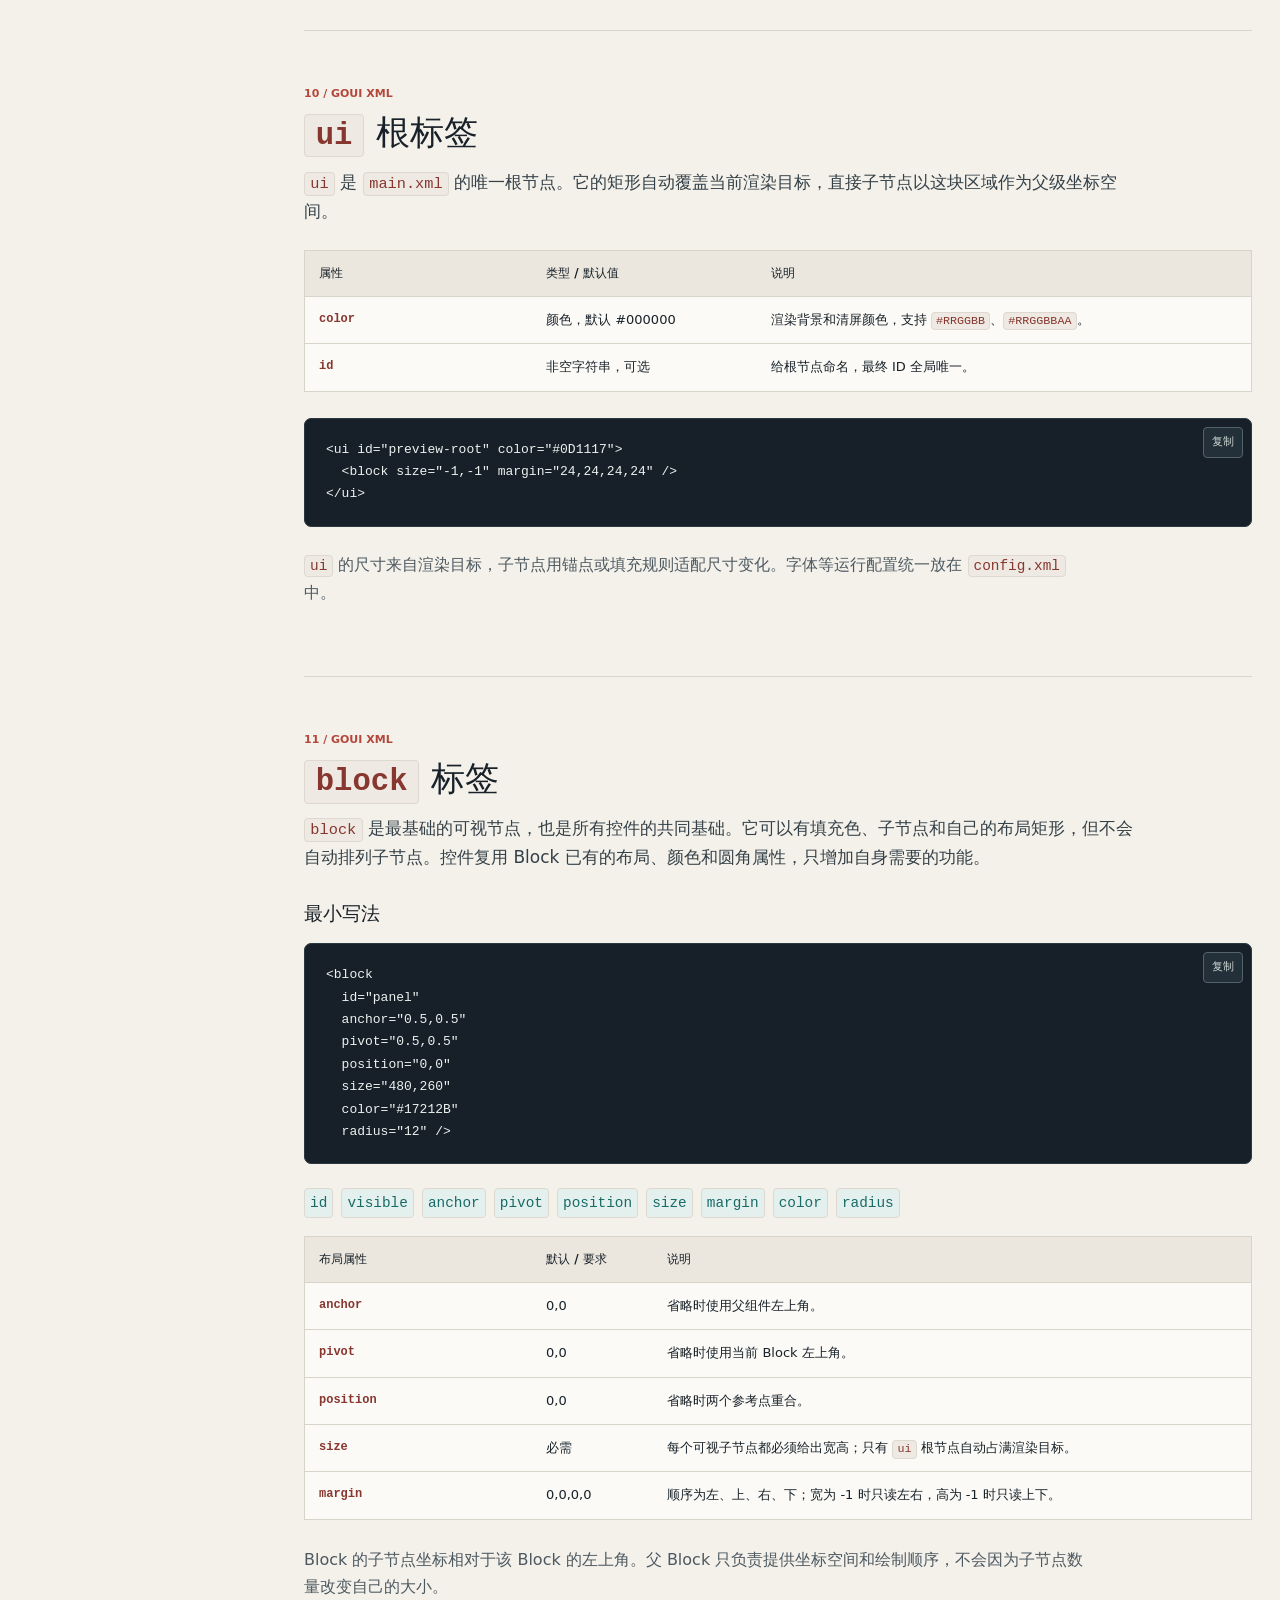
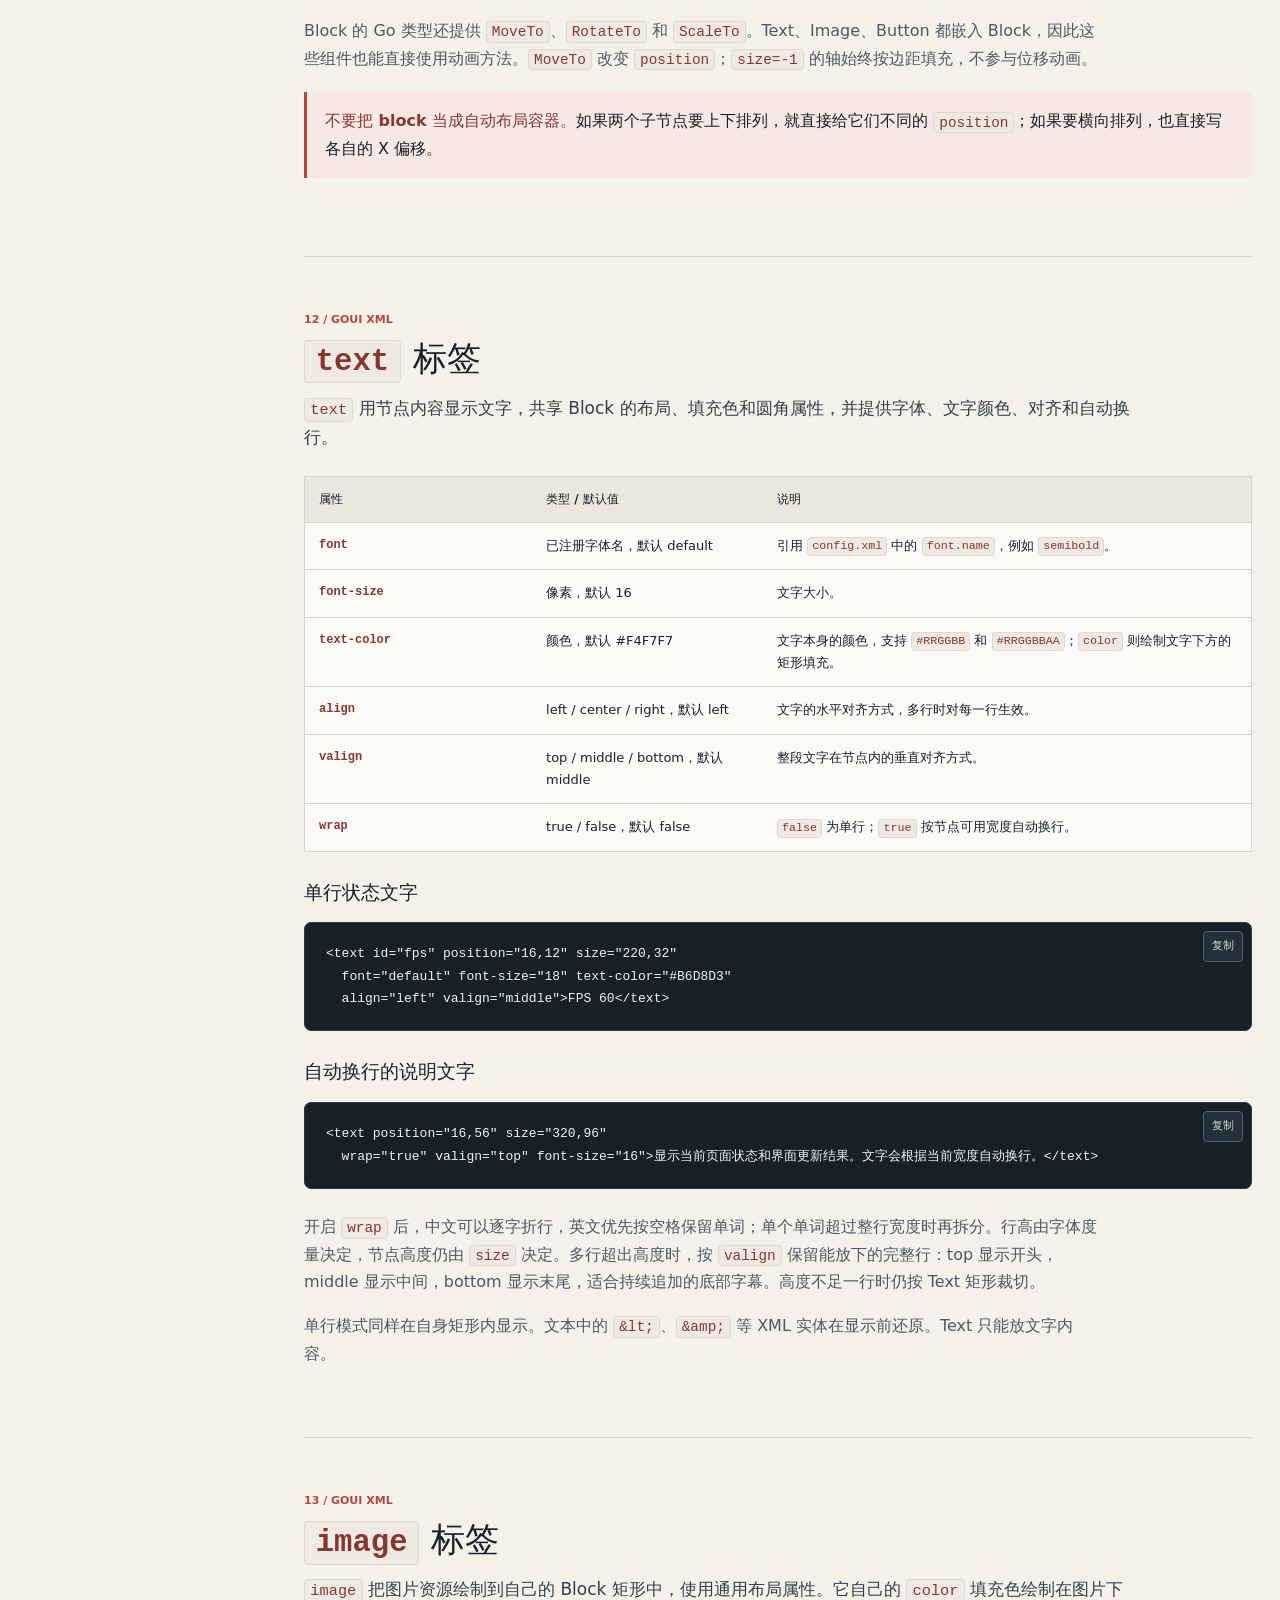
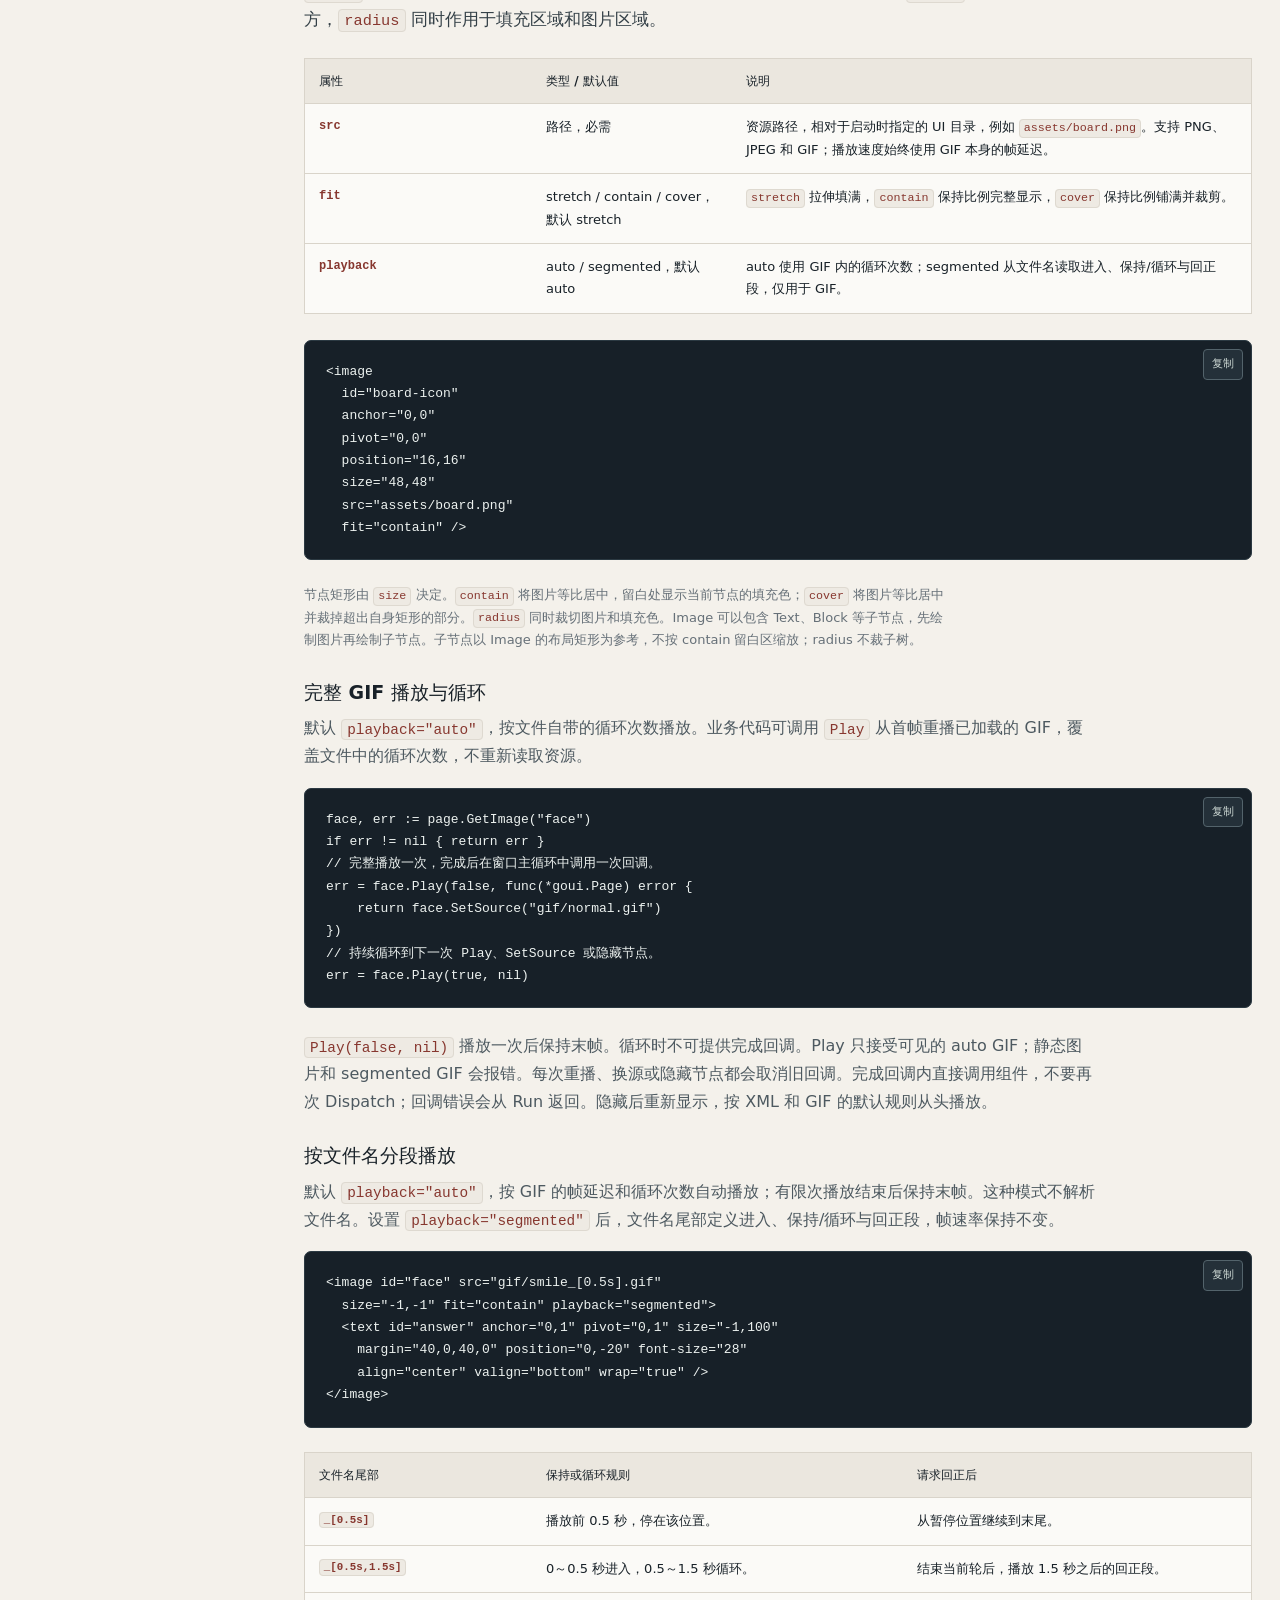
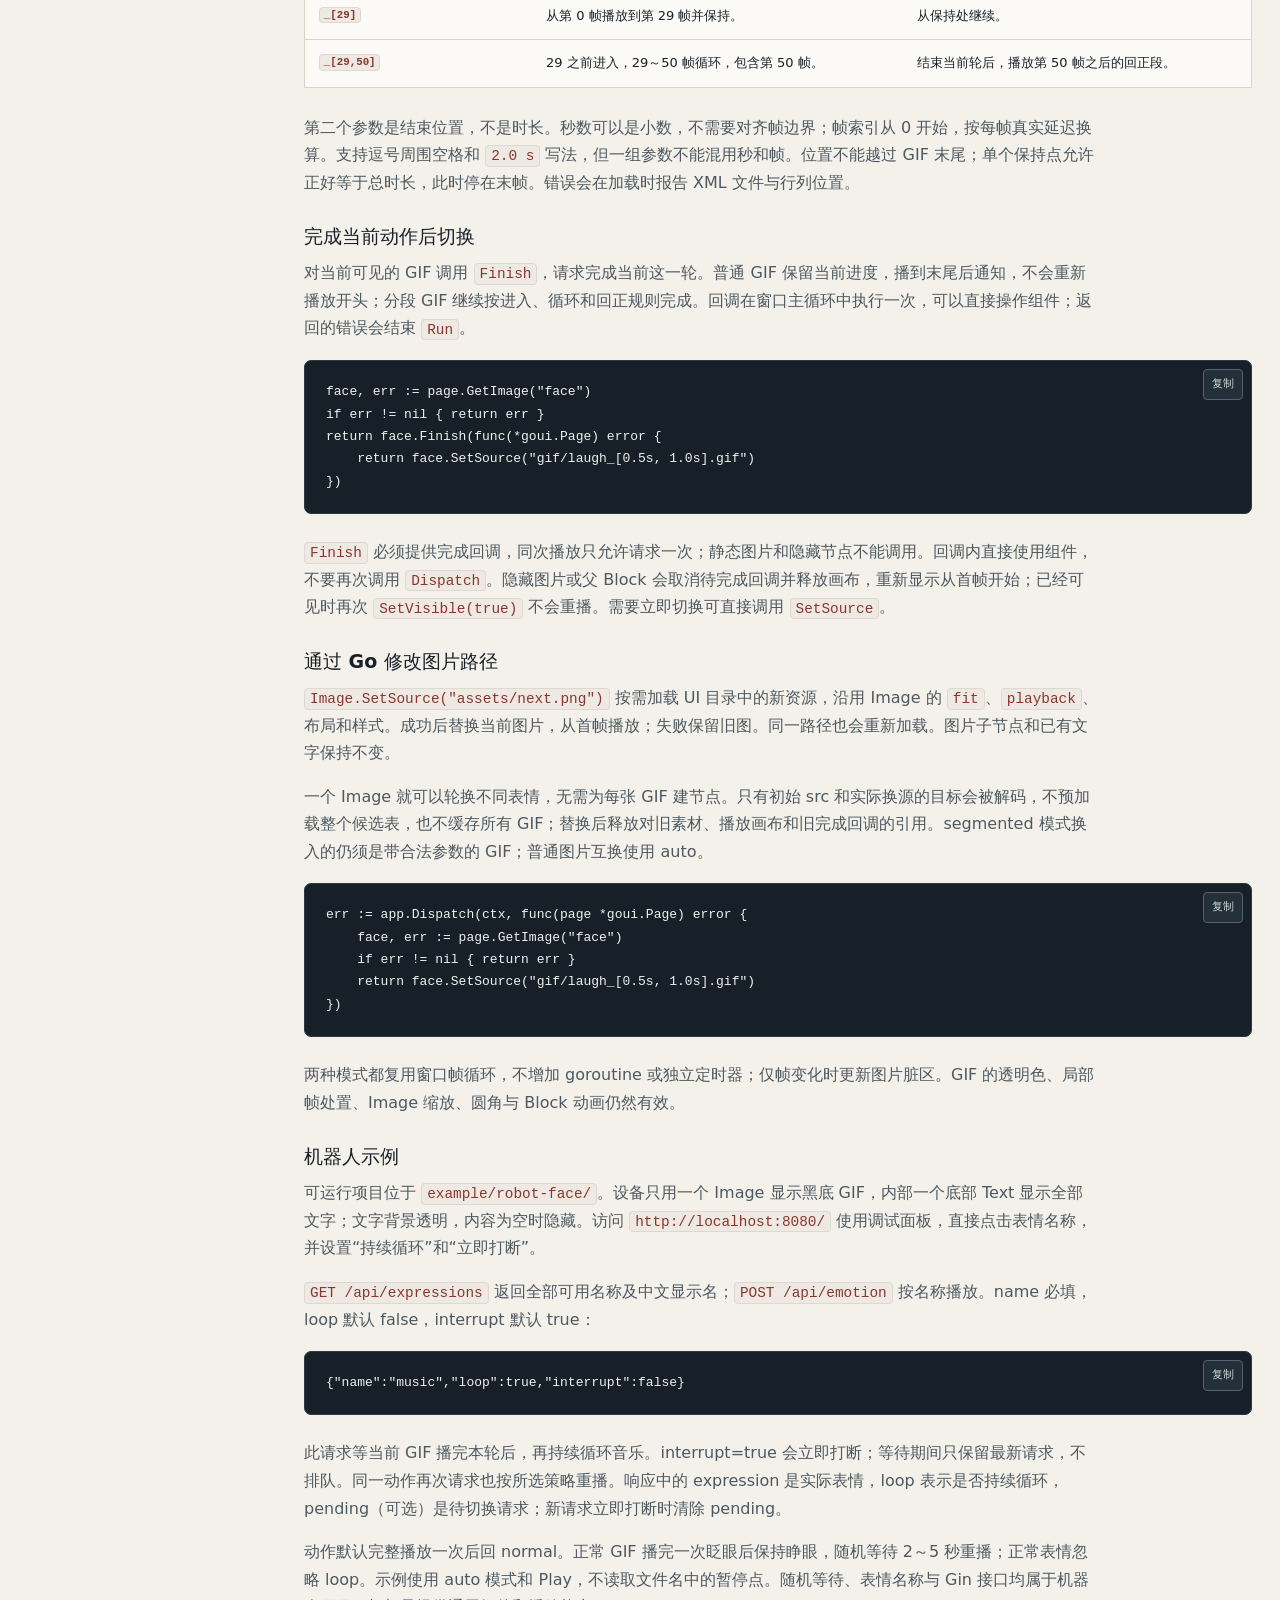
==== commit 45446633: "按名称控制机器人表情，支持循环、打断和随机眨眼" ====
--- a/doc/index.html
+++ b/doc/index.html
@@ -440,7 +440,18 @@
   src="assets/board.png"
   fit="contain" /&gt;</code></pre>
         <p class="small">节点矩形由 <code>size</code> 决定。<code>contain</code> 将图片等比居中，留白处显示当前节点的填充色；<code>cover</code> 将图片等比居中并裁掉超出自身矩形的部分。<code>radius</code> 同时裁切图片和填充色。Image 可以包含 Text、Block 等子节点，先绘制图片再绘制子节点。子节点以 Image 的布局矩形为参考，不按 contain 留白区缩放；radius 不裁子树。</p>
-        <h3>普通 GIF 与分段 GIF</h3>
+        <h3>完整 GIF 播放与循环</h3>
+        <p>默认 <code>playback="auto"</code>，按文件自带的循环次数播放。业务代码可调用 <code>Play</code> 从首帧重播已加载的 GIF，覆盖文件中的循环次数，不重新读取资源。</p>
+        <pre><code class="language-go">face, err := page.GetImage("face")
+if err != nil { return err }
+// 完整播放一次，完成后在窗口主循环中调用一次回调。
+err = face.Play(false, func(*goui.Page) error {
+    return face.SetSource("gif/normal.gif")
+})
+// 持续循环到下一次 Play、SetSource 或隐藏节点。
+err = face.Play(true, nil)</code></pre>
+        <p><code>Play(false, nil)</code> 播放一次后保持末帧。循环时不可提供完成回调。Play 只接受可见的 auto GIF；静态图片和 segmented GIF 会报错。每次重播、换源或隐藏节点都会取消旧回调。完成回调内直接调用组件，不要再次 Dispatch；回调错误会从 Run 返回。隐藏后重新显示，按 XML 和 GIF 的默认规则从头播放。</p>
+        <h3>按文件名分段播放</h3>
         <p>默认 <code>playback="auto"</code>，按 GIF 的帧延迟和循环次数自动播放；有限次播放结束后保持末帧。这种模式不解析文件名。设置 <code>playback="segmented"</code> 后，文件名尾部定义进入、保持/循环与回正段，帧速率保持不变。</p>
         <pre><code class="language-xml">&lt;image id="face" src="gif/smile_[0.5s].gif"
   size="-1,-1" fit="contain" playback="segmented"&gt;
@@ -460,14 +471,14 @@
           </table>
         </div>
         <p>第二个参数是结束位置，不是时长。秒数可以是小数，不需要对齐帧边界；帧索引从 0 开始，按每帧真实延迟换算。支持逗号周围空格和 <code>2.0 s</code> 写法，但一组参数不能混用秒和帧。位置不能越过 GIF 末尾；单个保持点允许正好等于总时长，此时停在末帧。错误会在加载时报告 XML 文件与行列位置。</p>
-        <h3>回正完成后切换</h3>
-        <p>对当前可见的分段 GIF 调用 <code>Finish</code>，立即提交结束请求。进入段尚未完成时，先完成进入，再跳过保持/循环段播放回正；循环中则播完当前轮再回正。完成回调在窗口主循环中执行一次，可以直接操作组件；返回的错误会结束 <code>Run</code>。</p>
+        <h3>完成当前动作后切换</h3>
+        <p>对当前可见的 GIF 调用 <code>Finish</code>，请求完成当前这一轮。普通 GIF 保留当前进度，播到末尾后通知，不会重新播放开头；分段 GIF 继续按进入、循环和回正规则完成。回调在窗口主循环中执行一次，可以直接操作组件；返回的错误会结束 <code>Run</code>。</p>
         <pre><code class="language-go">face, err := page.GetImage("face")
 if err != nil { return err }
 return face.Finish(func(*goui.Page) error {
     return face.SetSource("gif/laugh_[0.5s, 1.0s].gif")
 })</code></pre>
-        <p><code>Finish</code> 必须提供完成回调，同次播放只允许请求一次；普通图片、auto GIF、隐藏节点不能调用。回调内直接使用组件，不要再次调用 <code>Dispatch</code>。隐藏图片或父 Block 会取消待完成回调并释放画布，重新显示从首帧开始；已经可见时再次 <code>SetVisible(true)</code> 不会重播。需要立即切换可直接调用 <code>SetSource</code>。</p>
+        <p><code>Finish</code> 必须提供完成回调，同次播放只允许请求一次；静态图片和隐藏节点不能调用。回调内直接使用组件，不要再次调用 <code>Dispatch</code>。隐藏图片或父 Block 会取消待完成回调并释放画布，重新显示从首帧开始；已经可见时再次 <code>SetVisible(true)</code> 不会重播。需要立即切换可直接调用 <code>SetSource</code>。</p>
         <h3>通过 Go 修改图片路径</h3>
         <p><code>Image.SetSource("assets/next.png")</code> 按需加载 UI 目录中的新资源，沿用 Image 的 <code>fit</code>、<code>playback</code>、布局和样式。成功后替换当前图片，从首帧播放；失败保留旧图。同一路径也会重新加载。图片子节点和已有文字保持不变。</p>
         <p>一个 Image 就可以轮换不同表情，无需为每张 GIF 建节点。只有初始 src 和实际换源的目标会被解码，不预加载整个候选表，也不缓存所有 GIF；替换后释放对旧素材、播放画布和旧完成回调的引用。segmented 模式换入的仍须是带合法参数的 GIF；普通图片互换使用 auto。</p>
@@ -477,7 +488,13 @@
     return face.SetSource("gif/laugh_[0.5s, 1.0s].gif")
 })</code></pre>
         <p>两种模式都复用窗口帧循环，不增加 goroutine 或独立定时器；仅帧变化时更新图片脏区。GIF 的透明色、局部帧处置、Image 缩放、圆角与 Block 动画仍然有效。</p>
-        <p class="small">可运行示例在 <code>example/robot-face/</code>。设备页面用一个 Image 显示黑底 GIF，内部只有一个底部 Text，回答、倾听和思考提示等所有文字共用这一区域，内容为空时隐藏。23 张素材登记在项目代码中，按需换源并分段播放，按 5×5 矩阵选择，情绪值、唤醒度均为 0～4 的整数，中心为 [2,2]。访问 <code>http://localhost:8080/</code> 使用 Web 面板，或向 <code>POST /api/emotion</code> 发送 <code>{"valence":4,"arousal":4}</code>。HTTP 更新通过 <code>app.Dispatch</code> 提交；响应中的 <code>expression</code> 是实际表情，<code>target</code> 是最新目标，<code>transitioning</code> 表示等待回正。连续输入只保留最新目标。<code>POST /api/display</code> 的 <code>text</code> 替换所有文字、<code>append</code> 追加模型增量；提示直接发送普通文字，例如 <code>{"text":"正在倾听…"}</code>，空 <code>text</code> 清空显示。开始回答时，先用第一段回答替换提示，再追加后续片段。以上 Gin 接口和机器人规则都属于示例项目，GoUI 框架只提供组件操作与绘制。浏览器从 <code>Application.Snapshot</code> 取得设备已绘制的帧，在同一 Canvas 更新，分段、回正和透明字幕与 UI 共用结果；有少量采样和网络延迟。预览协议属于机器人项目，框架只提供通用截图能力。“思考”素材使用 <code>ponder_[0s,1.52s].gif</code> 完整循环，其它单值文件仍在标记处保持。</p>
+        <h3>机器人示例</h3>
+        <p>可运行项目位于 <code>example/robot-face/</code>。设备只用一个 Image 显示黑底 GIF，内部一个底部 Text 显示全部文字；文字背景透明，内容为空时隐藏。访问 <code>http://localhost:8080/</code> 使用调试面板，直接点击表情名称，并设置“持续循环”和“立即打断”。</p>
+        <p><code>GET /api/expressions</code> 返回全部可用名称及中文显示名；<code>POST /api/emotion</code> 按名称播放。name 必填，loop 默认 false，interrupt 默认 true：</p>
+        <pre><code class="language-json">{"name":"music","loop":true,"interrupt":false}</code></pre>
+        <p>此请求等当前 GIF 播完本轮后，再持续循环音乐。interrupt=true 会立即打断；等待期间只保留最新请求，不排队。同一动作再次请求也按所选策略重播。响应中的 expression 是实际表情，loop 表示是否持续循环，pending（可选）是待切换请求；新请求立即打断时清除 pending。</p>
+        <p>动作默认完整播放一次后回 normal。正常 GIF 播完一次眨眼后保持睁眼，随机等待 2～5 秒重播；正常表情忽略 loop。示例使用 auto 模式和 Play，不读取文件名中的暂停点。随机等待、表情名称与 Gin 接口均属于机器人项目，框架只提供通用组件和播放能力。</p>
+        <p><code>POST /api/display</code> 的 text 替换所有文字、append 追加模型增量，空 text 清空显示。例如 <code>{"text":"正在倾听…"}</code>；开始回答时先用第一段替换提示，再追加后续片段。HTTP 与眨眼等待任务通过 app.Dispatch 提交。浏览器通过 Application.Snapshot 获取设备已绘制的帧，动作、随机眨眼和字幕与 UI 共用结果，存在少量采样和网络延迟。</p>
       </section>
 
       <section class="doc-section" id="button">
@@ -800,7 +817,7 @@
               <tr><td>&lt;ui&gt;</td><td>页面根节点，覆盖渲染目标。</td><td><code>id</code>、<code>color</code></td><td>是</td></tr>
               <tr><td>&lt;block&gt;</td><td>基础矩形、填充色、坐标空间和分组。</td><td>布局属性、通用属性；Go API 可移动、旋转、缩放</td><td>是</td></tr>
               <tr><td>&lt;text&gt;</td><td>显示单行或自动换行文字。</td><td>布局与通用属性、<code>font</code>、<code>font-size</code>、<code>text-color</code>、<code>align</code>、<code>valign</code>、<code>wrap</code></td><td>文字内容</td></tr>
-              <tr><td>&lt;image&gt;</td><td>绘制静态图片或播放 GIF 动画。</td><td>布局与通用属性、<code>src</code>、<code>fit</code>、<code>playback</code>；Go API 可 SetSource</td><td>是</td></tr>
+              <tr><td>&lt;image&gt;</td><td>绘制静态图片或播放 GIF 动画。</td><td>布局与通用属性、<code>src</code>、<code>fit</code>、<code>playback</code>；Go API 可 SetSource、Play、Finish</td><td>是</td></tr>
               <tr><td>&lt;button&gt;</td><td>可命中的交互区域，可组合子节点。</td><td>布局与通用属性、<code>disabled</code>、<code>hover-color</code>；鼠标事件由 Go 代码绑定</td><td>是</td></tr>
               <tr><td>&lt;component&gt;</td><td>展开组件文件并给 ID 加点号前缀。</td><td>引用：<code>src</code>、<code>name</code>；定义：透明根包装</td><td>定义中可有多个节点；引用为空标签</td></tr>
             </tbody>
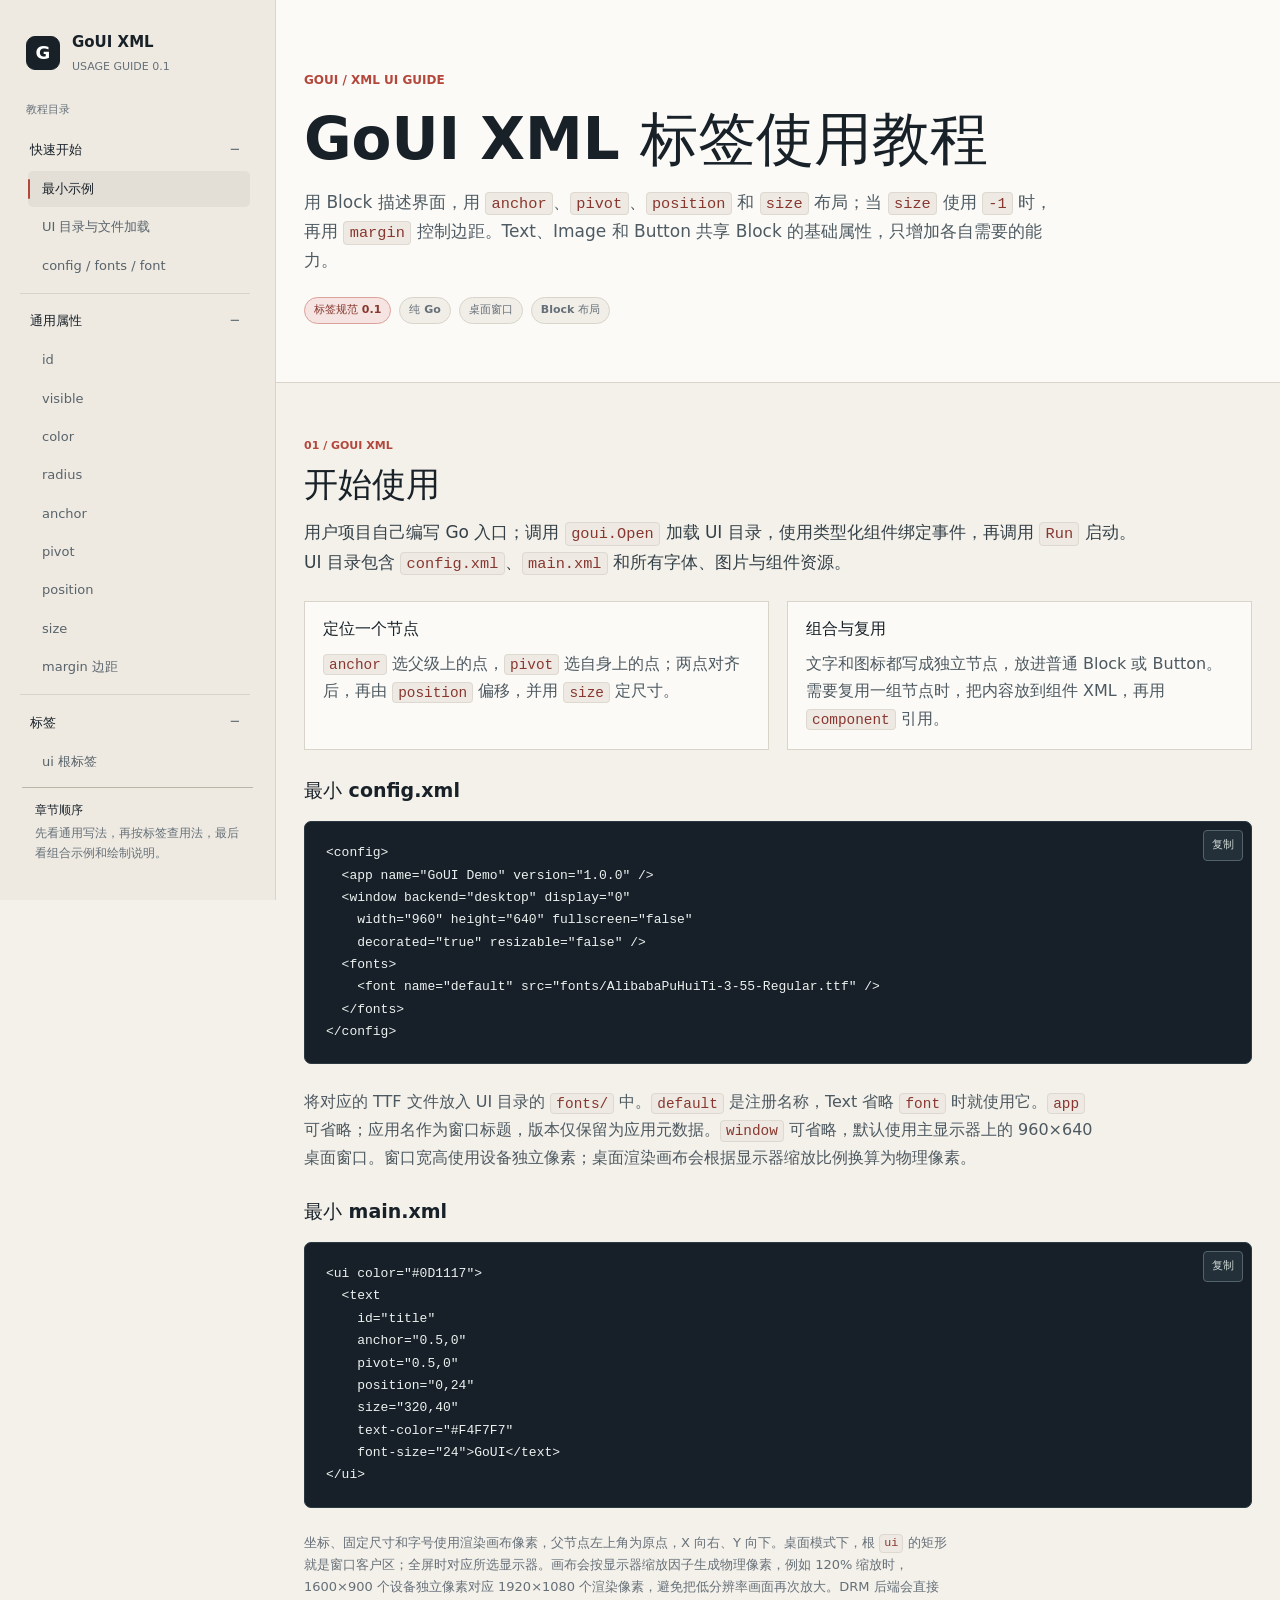
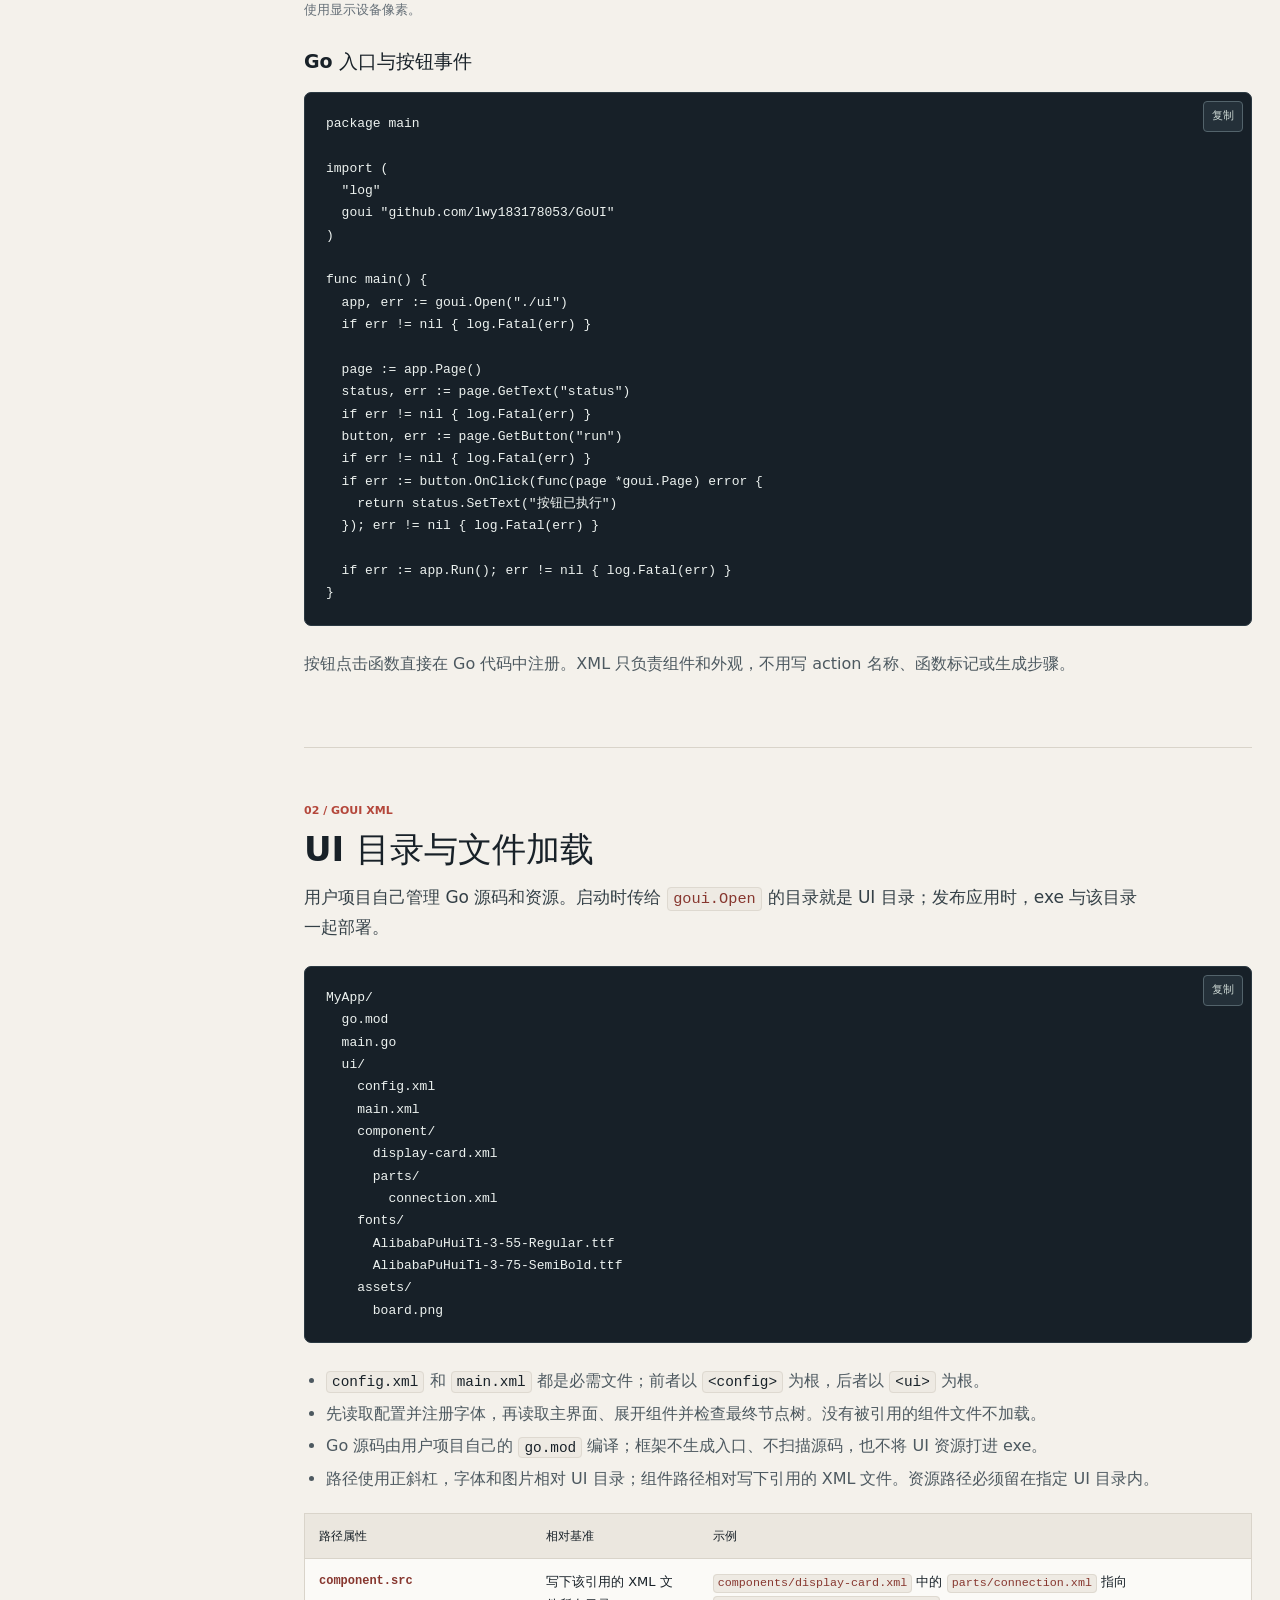
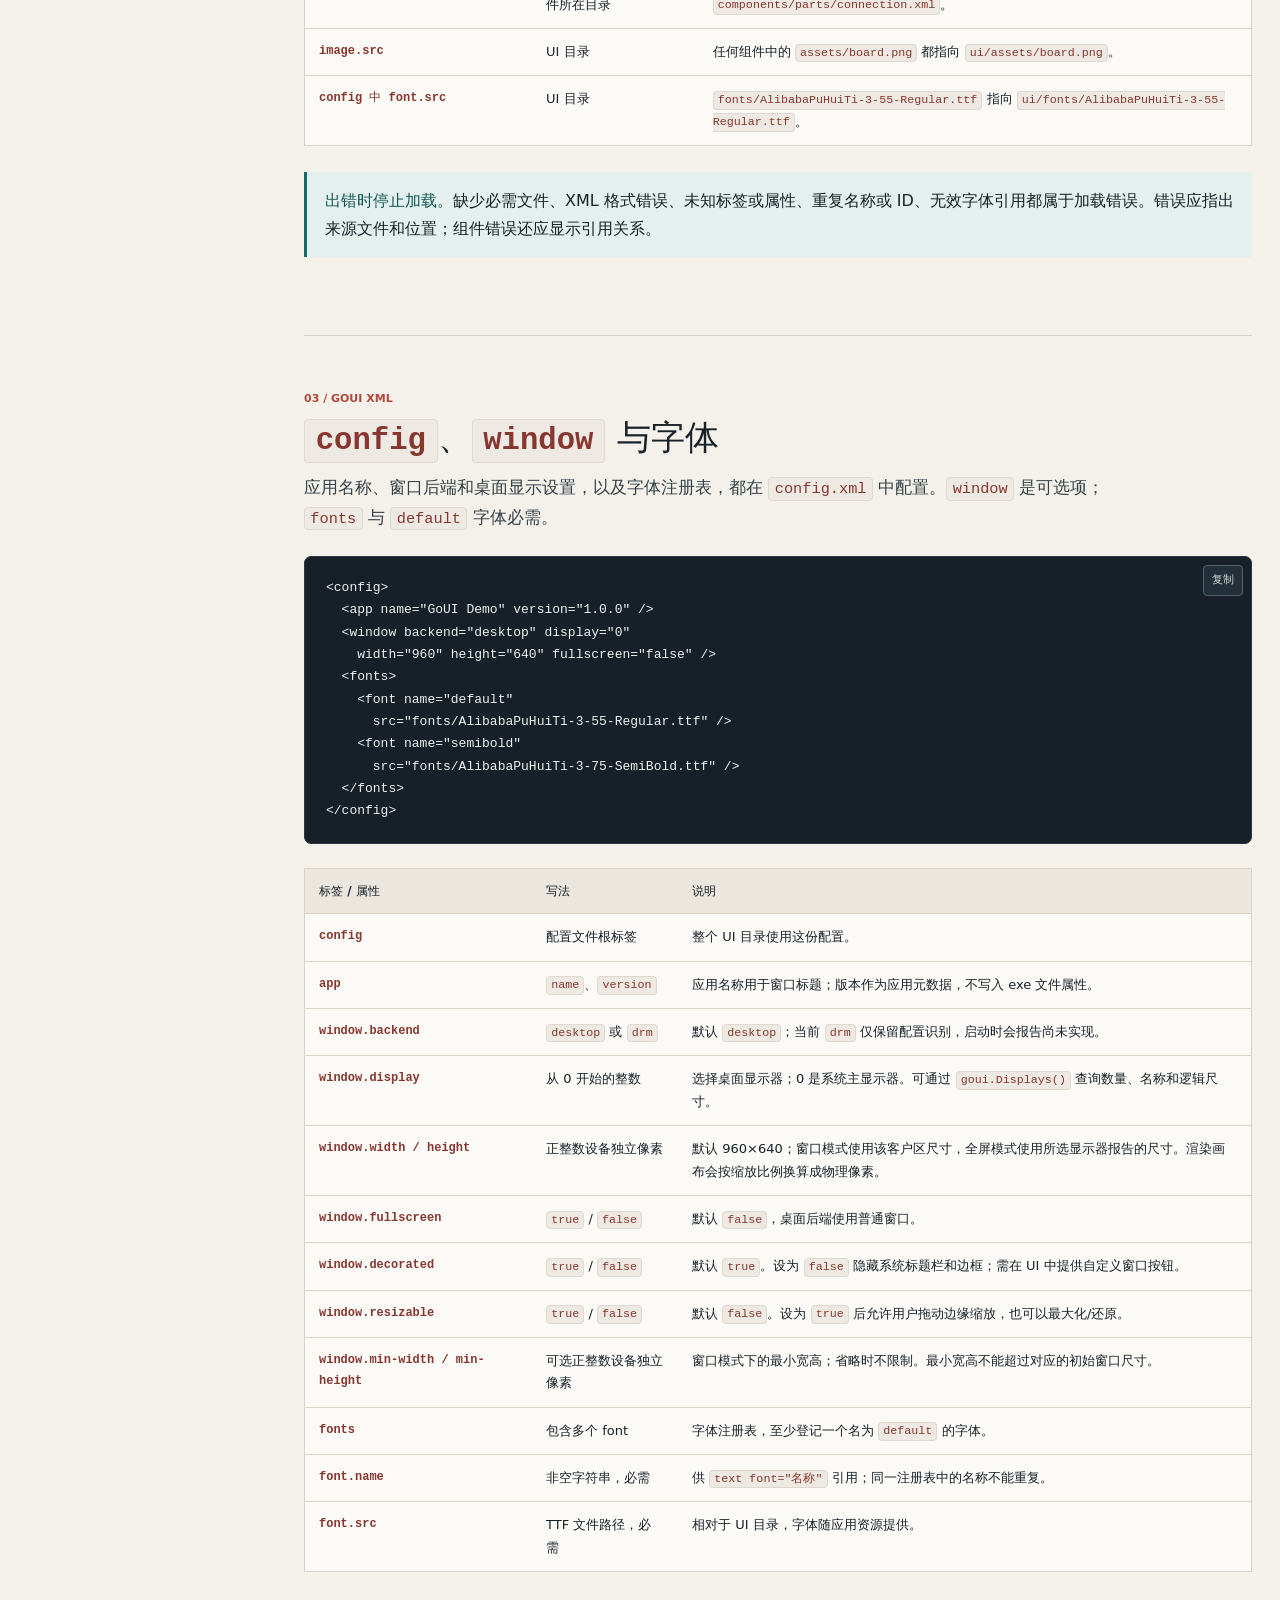
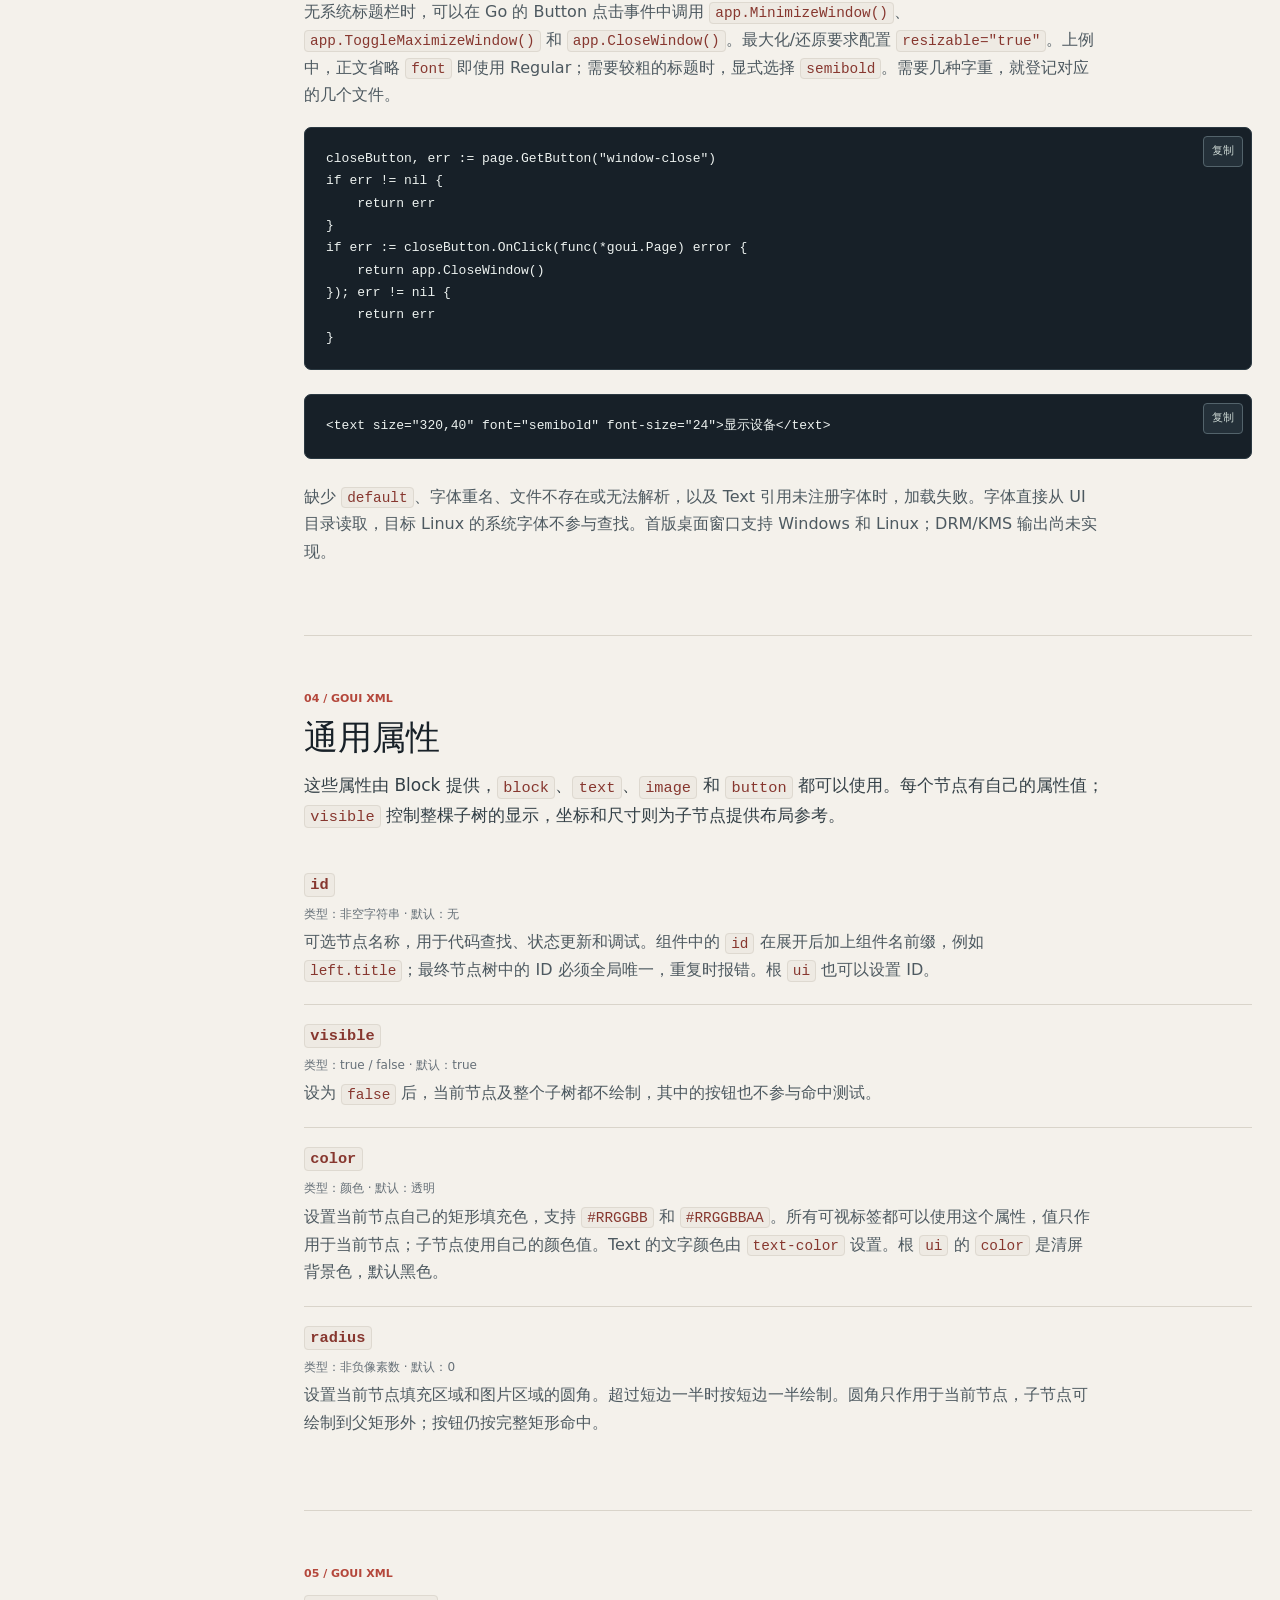
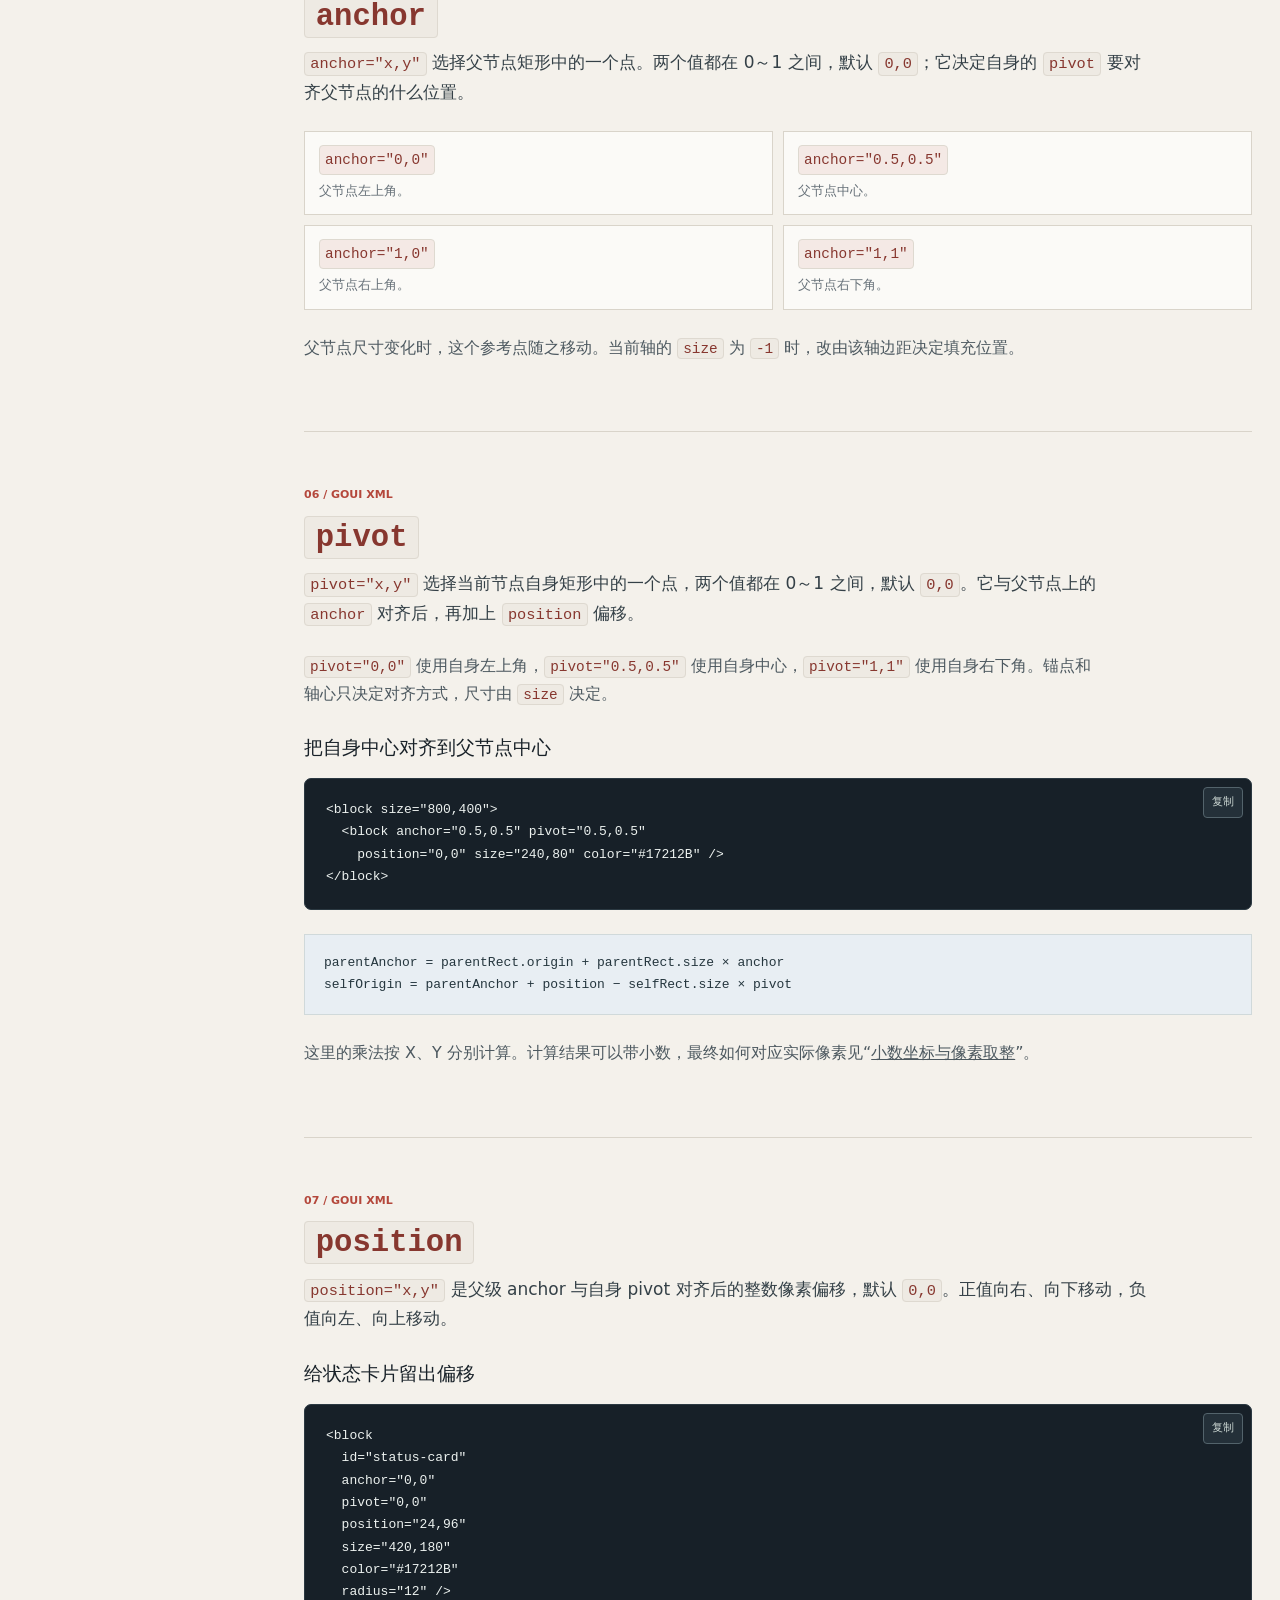
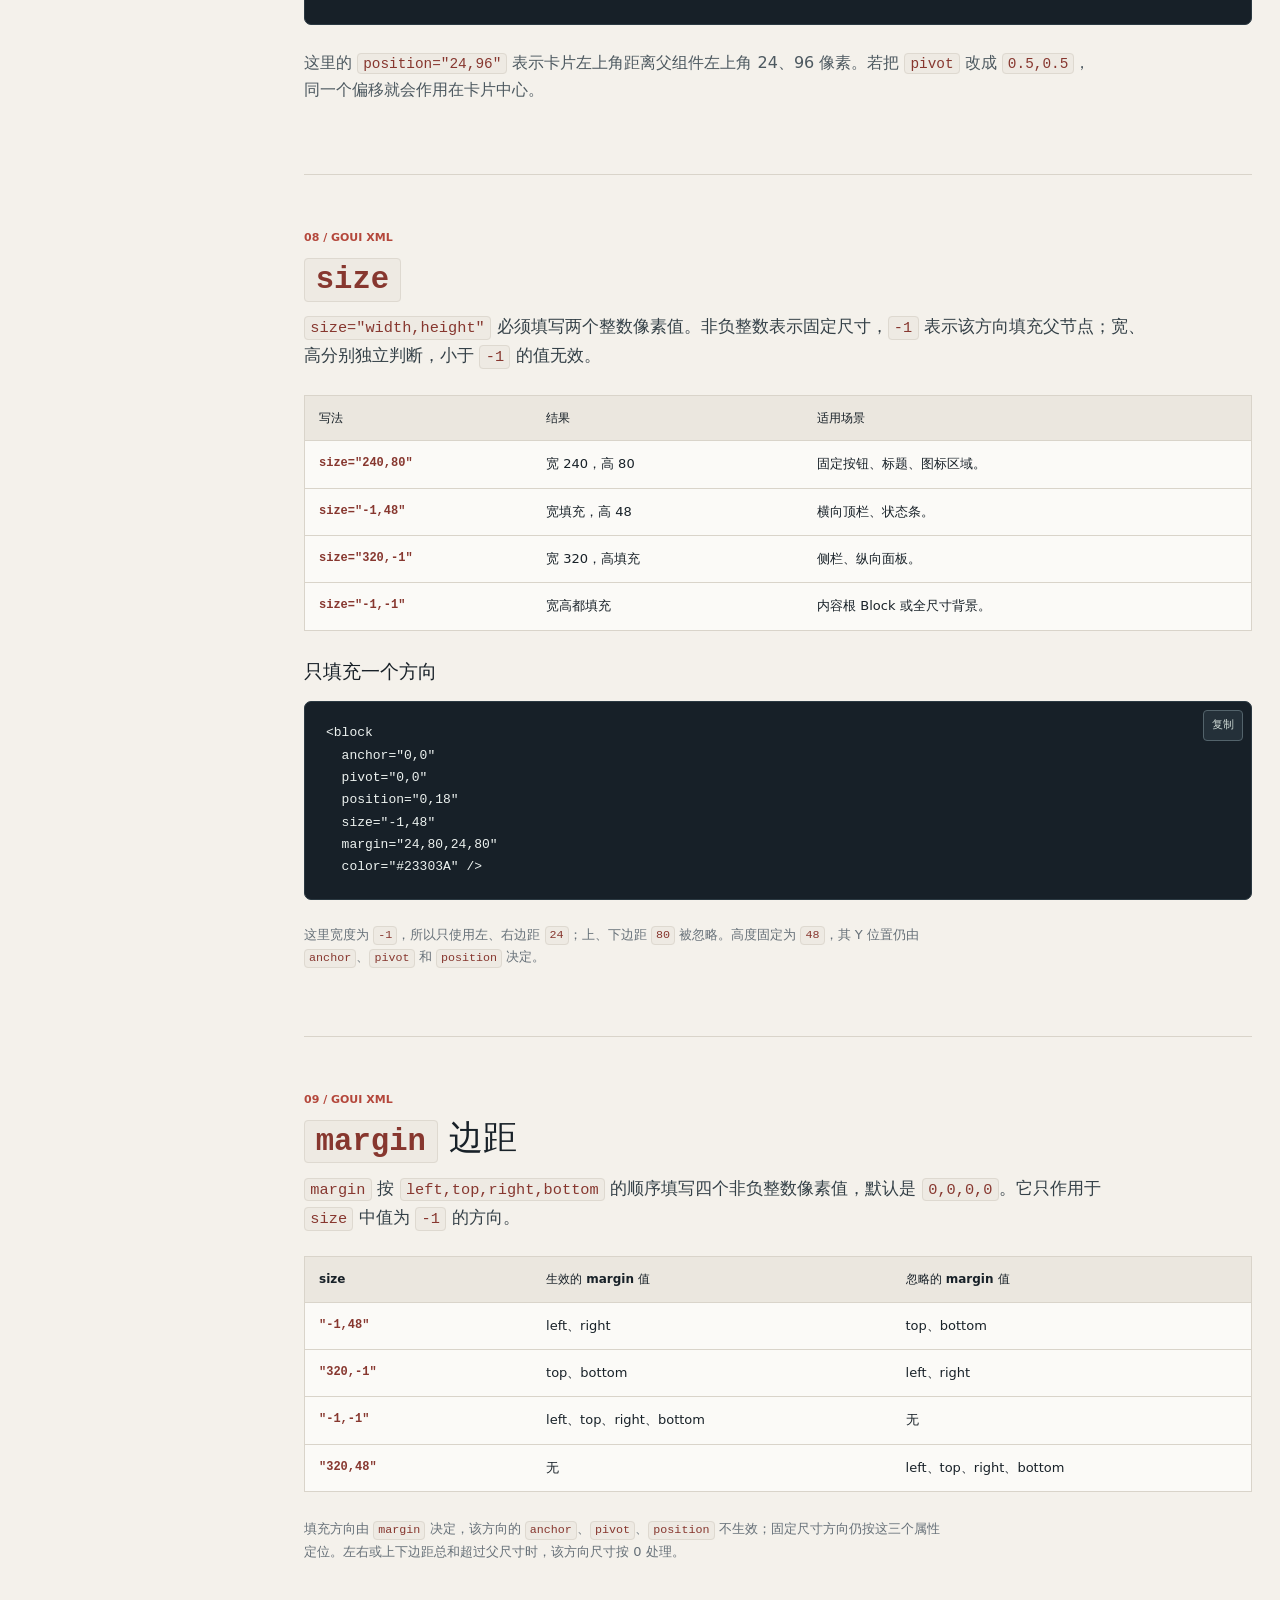
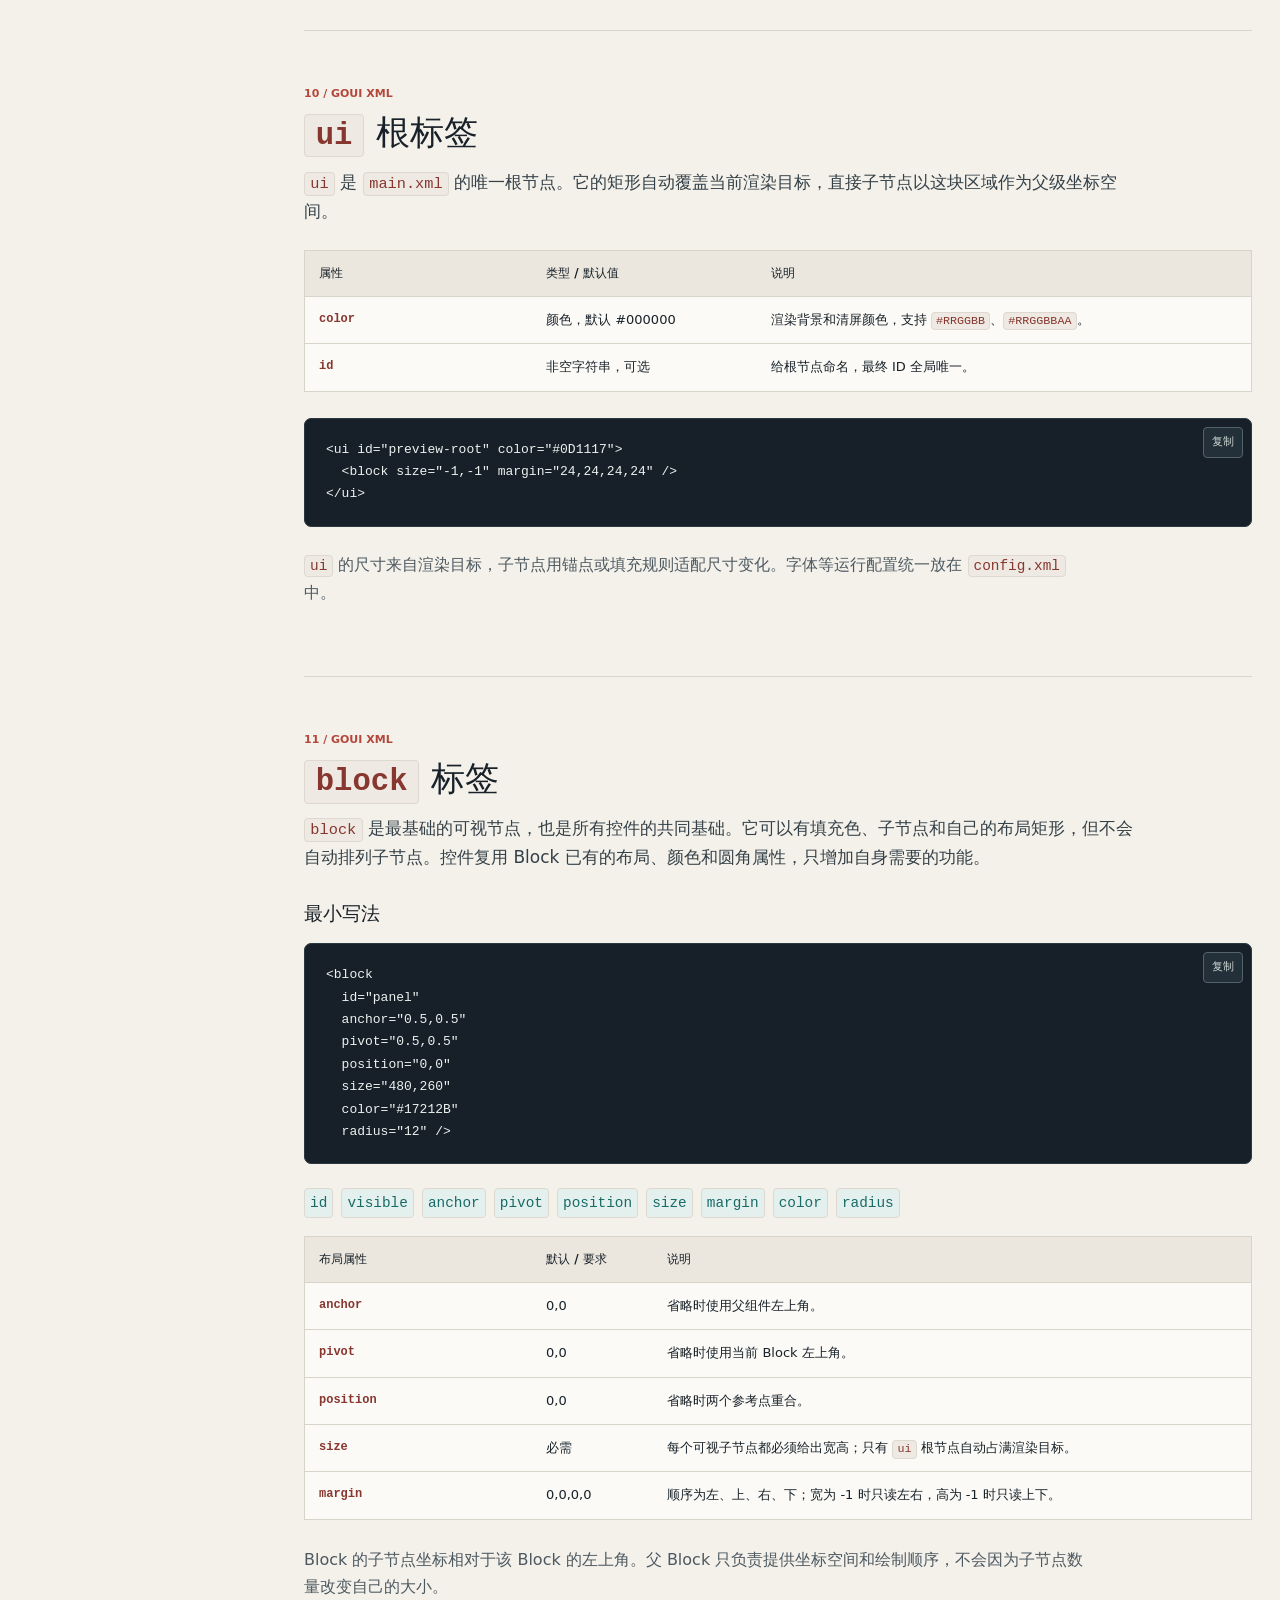
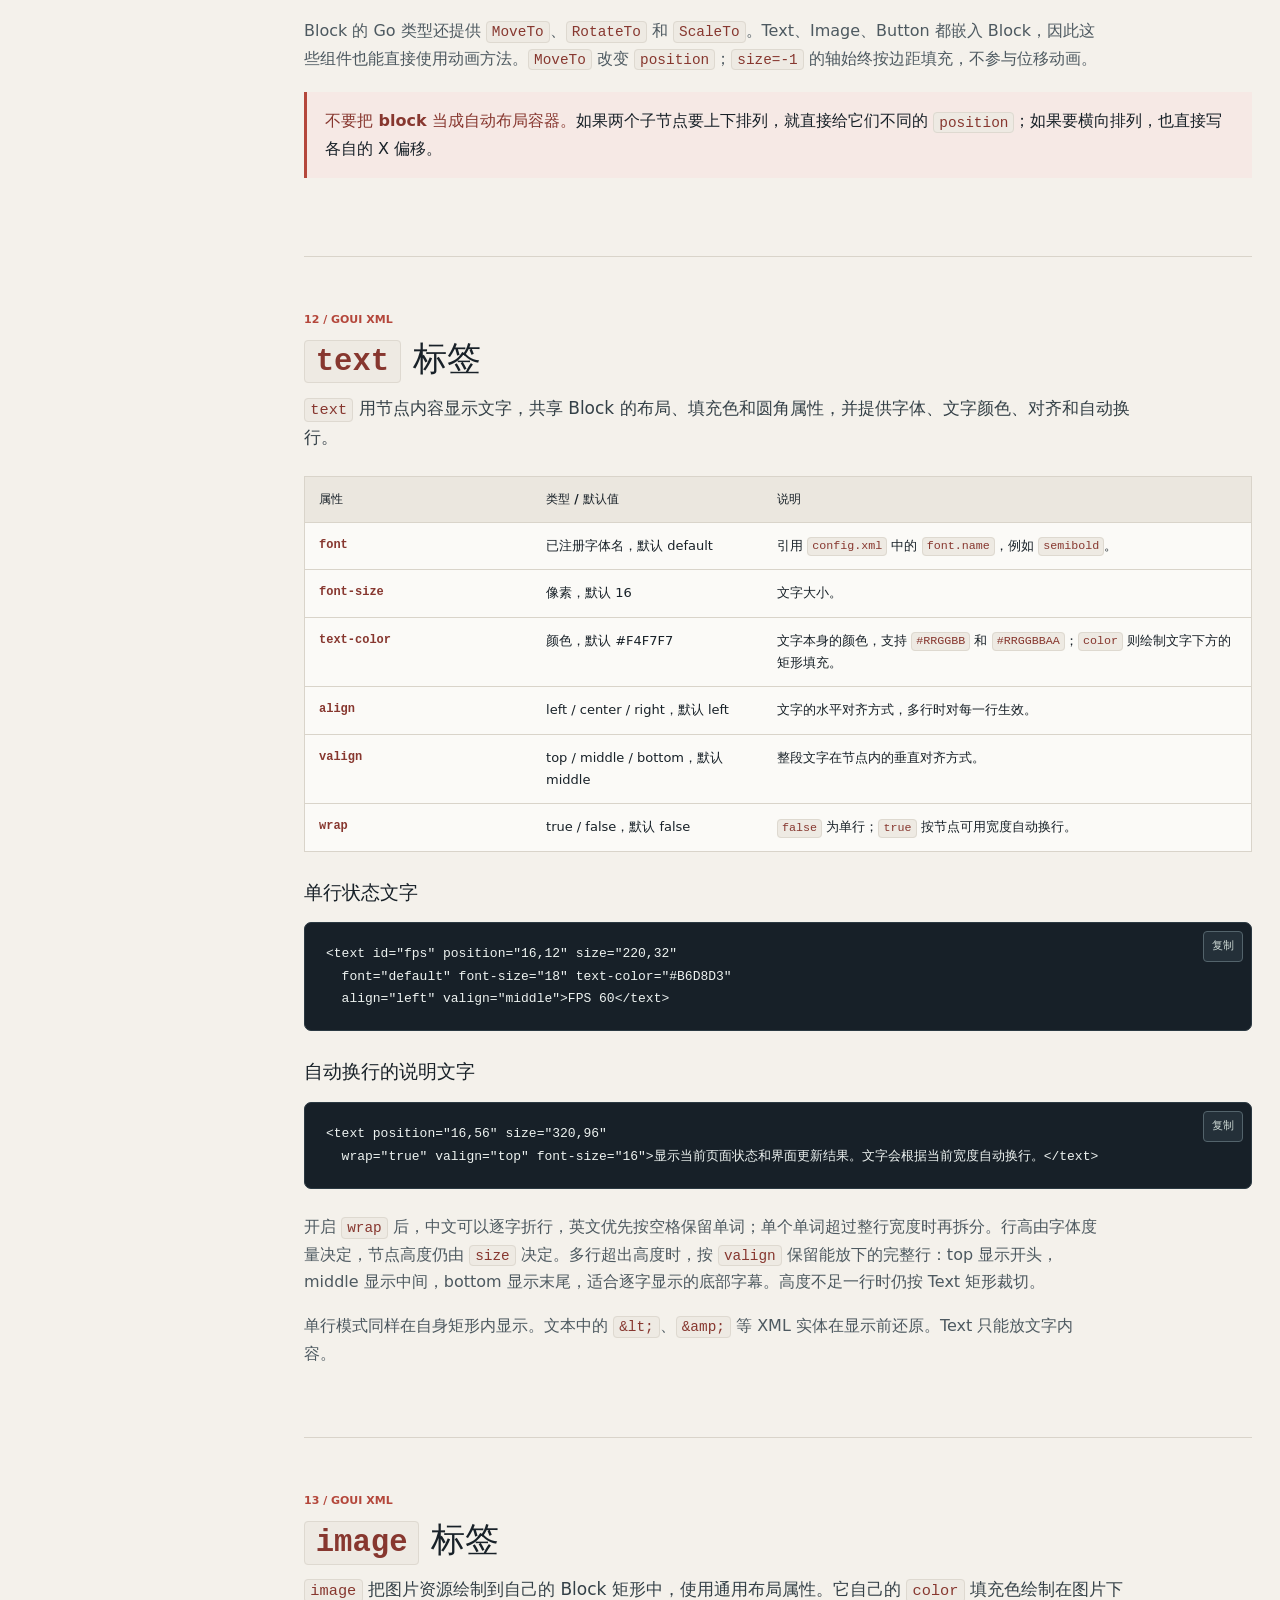
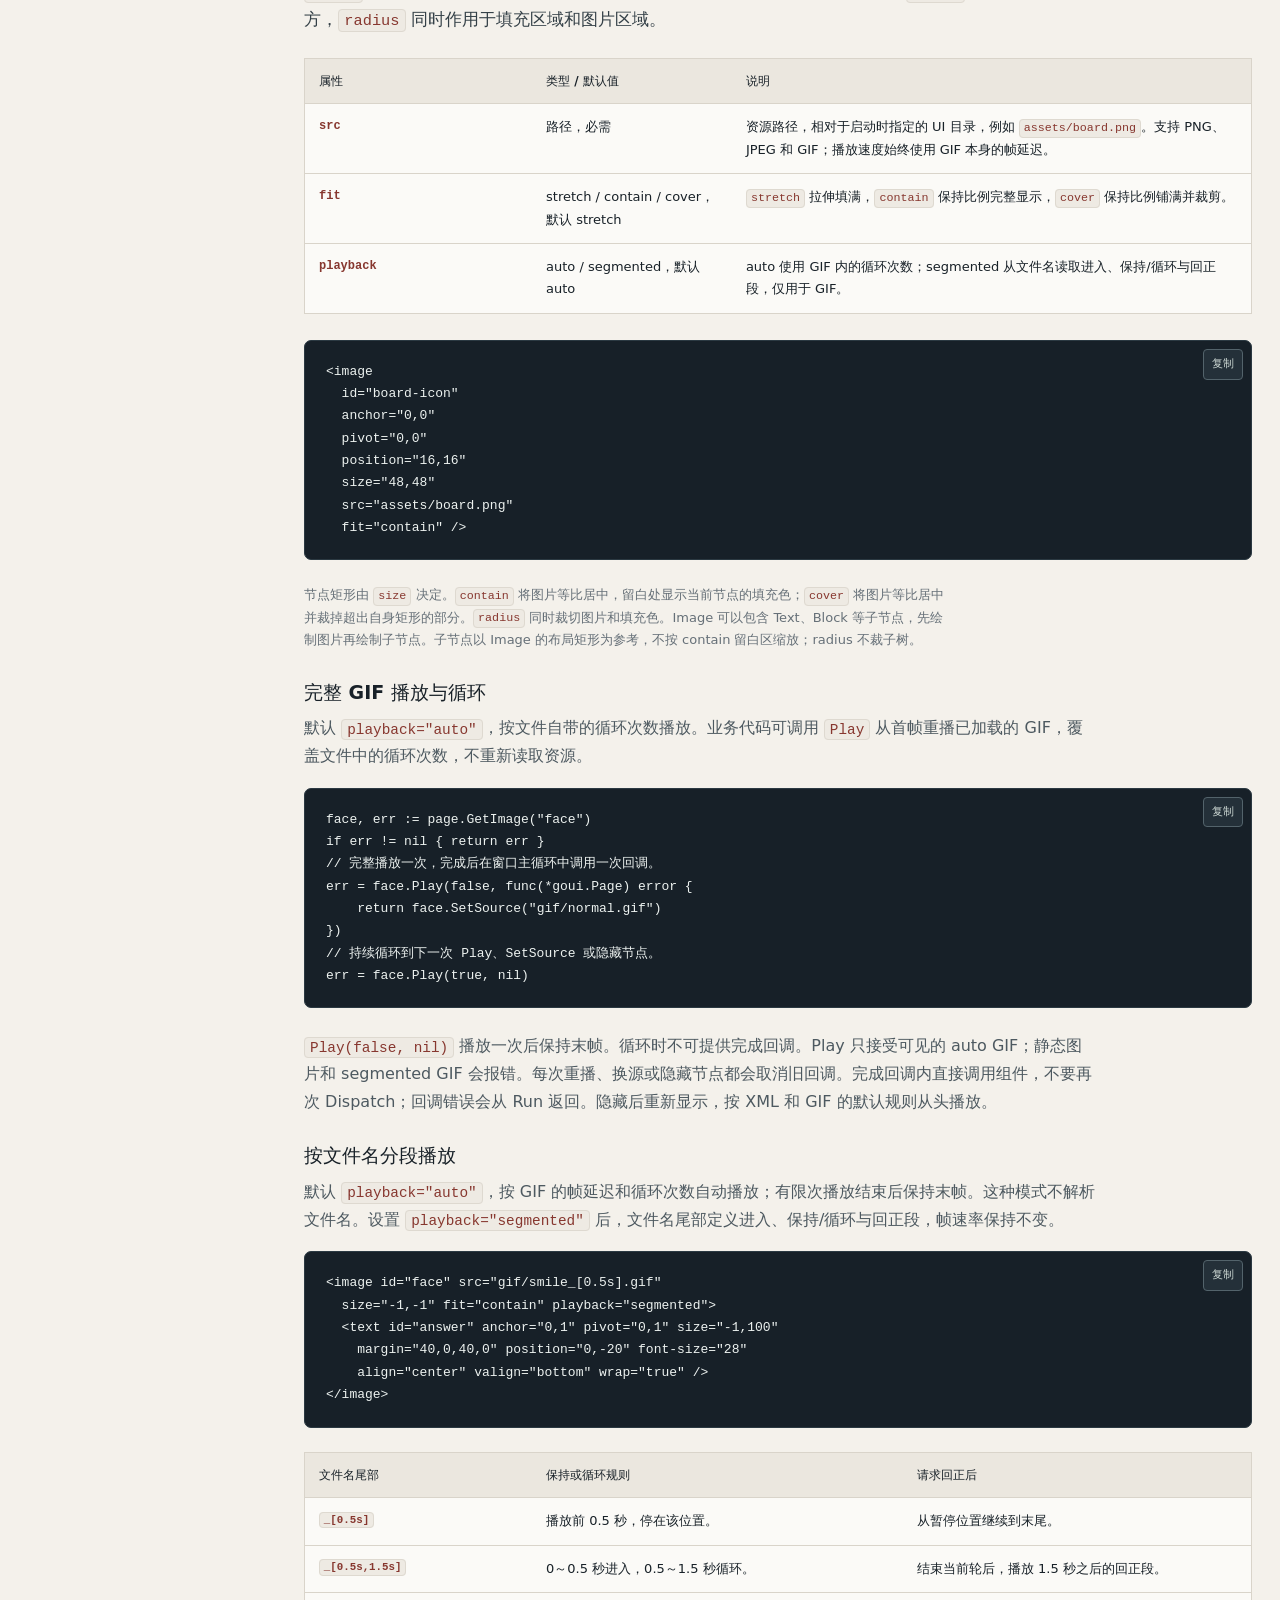
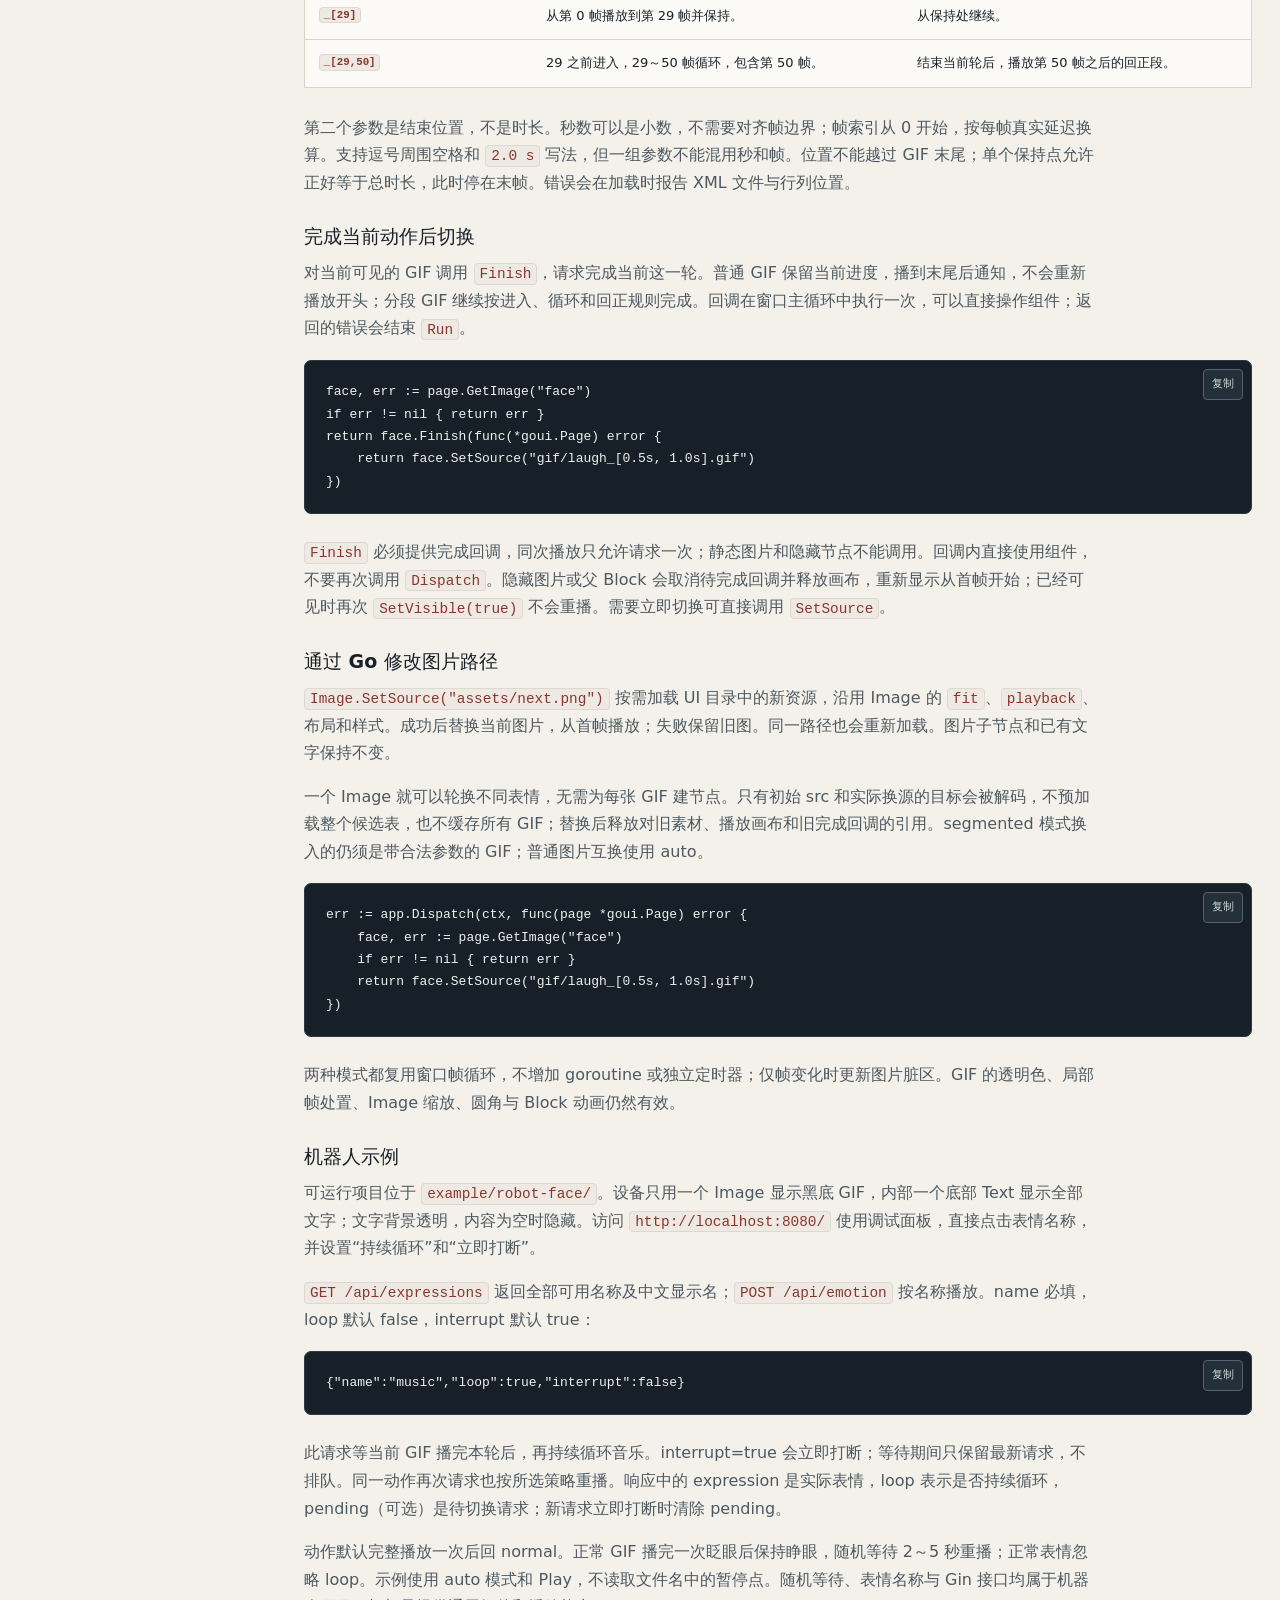
==== commit 6e435a8d: "简化机器人文字接口，加入打字机显示效果" ====
--- a/doc/index.html
+++ b/doc/index.html
@@ -413,7 +413,7 @@
         <h3>自动换行的说明文字</h3>
         <pre><code class="language-xml" data-example="text-wrapping">&lt;text position="16,56" size="320,96"
   wrap="true" valign="top" font-size="16"&gt;显示当前页面状态和界面更新结果。文字会根据当前宽度自动换行。&lt;/text&gt;</code></pre>
-        <p>开启 <code>wrap</code> 后，中文可以逐字折行，英文优先按空格保留单词；单个单词超过整行宽度时再拆分。行高由字体度量决定，节点高度仍由 <code>size</code> 决定。多行超出高度时，按 <code>valign</code> 保留能放下的完整行：top 显示开头，middle 显示中间，bottom 显示末尾，适合持续追加的底部字幕。高度不足一行时仍按 Text 矩形裁切。</p>
+        <p>开启 <code>wrap</code> 后，中文可以逐字折行，英文优先按空格保留单词；单个单词超过整行宽度时再拆分。行高由字体度量决定，节点高度仍由 <code>size</code> 决定。多行超出高度时，按 <code>valign</code> 保留能放下的完整行：top 显示开头，middle 显示中间，bottom 显示末尾，适合逐字显示的底部字幕。高度不足一行时仍按 Text 矩形裁切。</p>
         <p>单行模式同样在自身矩形内显示。文本中的 <code>&amp;lt;</code>、<code>&amp;amp;</code> 等 XML 实体在显示前还原。Text 只能放文字内容。</p>
       </section>
 
@@ -494,7 +494,7 @@
         <pre><code class="language-json">{"name":"music","loop":true,"interrupt":false}</code></pre>
         <p>此请求等当前 GIF 播完本轮后，再持续循环音乐。interrupt=true 会立即打断；等待期间只保留最新请求，不排队。同一动作再次请求也按所选策略重播。响应中的 expression 是实际表情，loop 表示是否持续循环，pending（可选）是待切换请求；新请求立即打断时清除 pending。</p>
         <p>动作默认完整播放一次后回 normal。正常 GIF 播完一次眨眼后保持睁眼，随机等待 2～5 秒重播；正常表情忽略 loop。示例使用 auto 模式和 Play，不读取文件名中的暂停点。随机等待、表情名称与 Gin 接口均属于机器人项目，框架只提供通用组件和播放能力。</p>
-        <p><code>POST /api/display</code> 的 text 替换所有文字、append 追加模型增量，空 text 清空显示。例如 <code>{"text":"正在倾听…"}</code>；开始回答时先用第一段替换提示，再追加后续片段。HTTP 与眨眼等待任务通过 app.Dispatch 提交。浏览器通过 Application.Snapshot 获取设备已绘制的帧，动作、随机眨眼和字幕与 UI 共用结果，存在少量采样和网络延迟。</p>
+        <p><code>POST /api/display</code> 一次接收完整句子，例如 <code>{"text":"你好，很高兴见到你。"}</code>。首字立即显示，随后每 40 毫秒显示一个 Unicode 字符；新句子替换旧内容并重新开始，空 text 立即清空。text 是唯一输入字段，必须提供且不超过 8192 个字符。接口立即返回完整 text、已显示的 visible_text 和 typing 状态，<code>GET /api/display</code> 可继续查询进度。打字机与随机眨眼共用机器人项目的 RunEffects 等待循环，通过 app.Dispatch 提交更新；切换表情不会重置文字。浏览器通过 Application.Snapshot 获取设备已绘制的帧，动作、随机眨眼和文字与 UI 共用结果，存在少量采样和网络延迟。</p>
       </section>
 
       <section class="doc-section" id="button">
